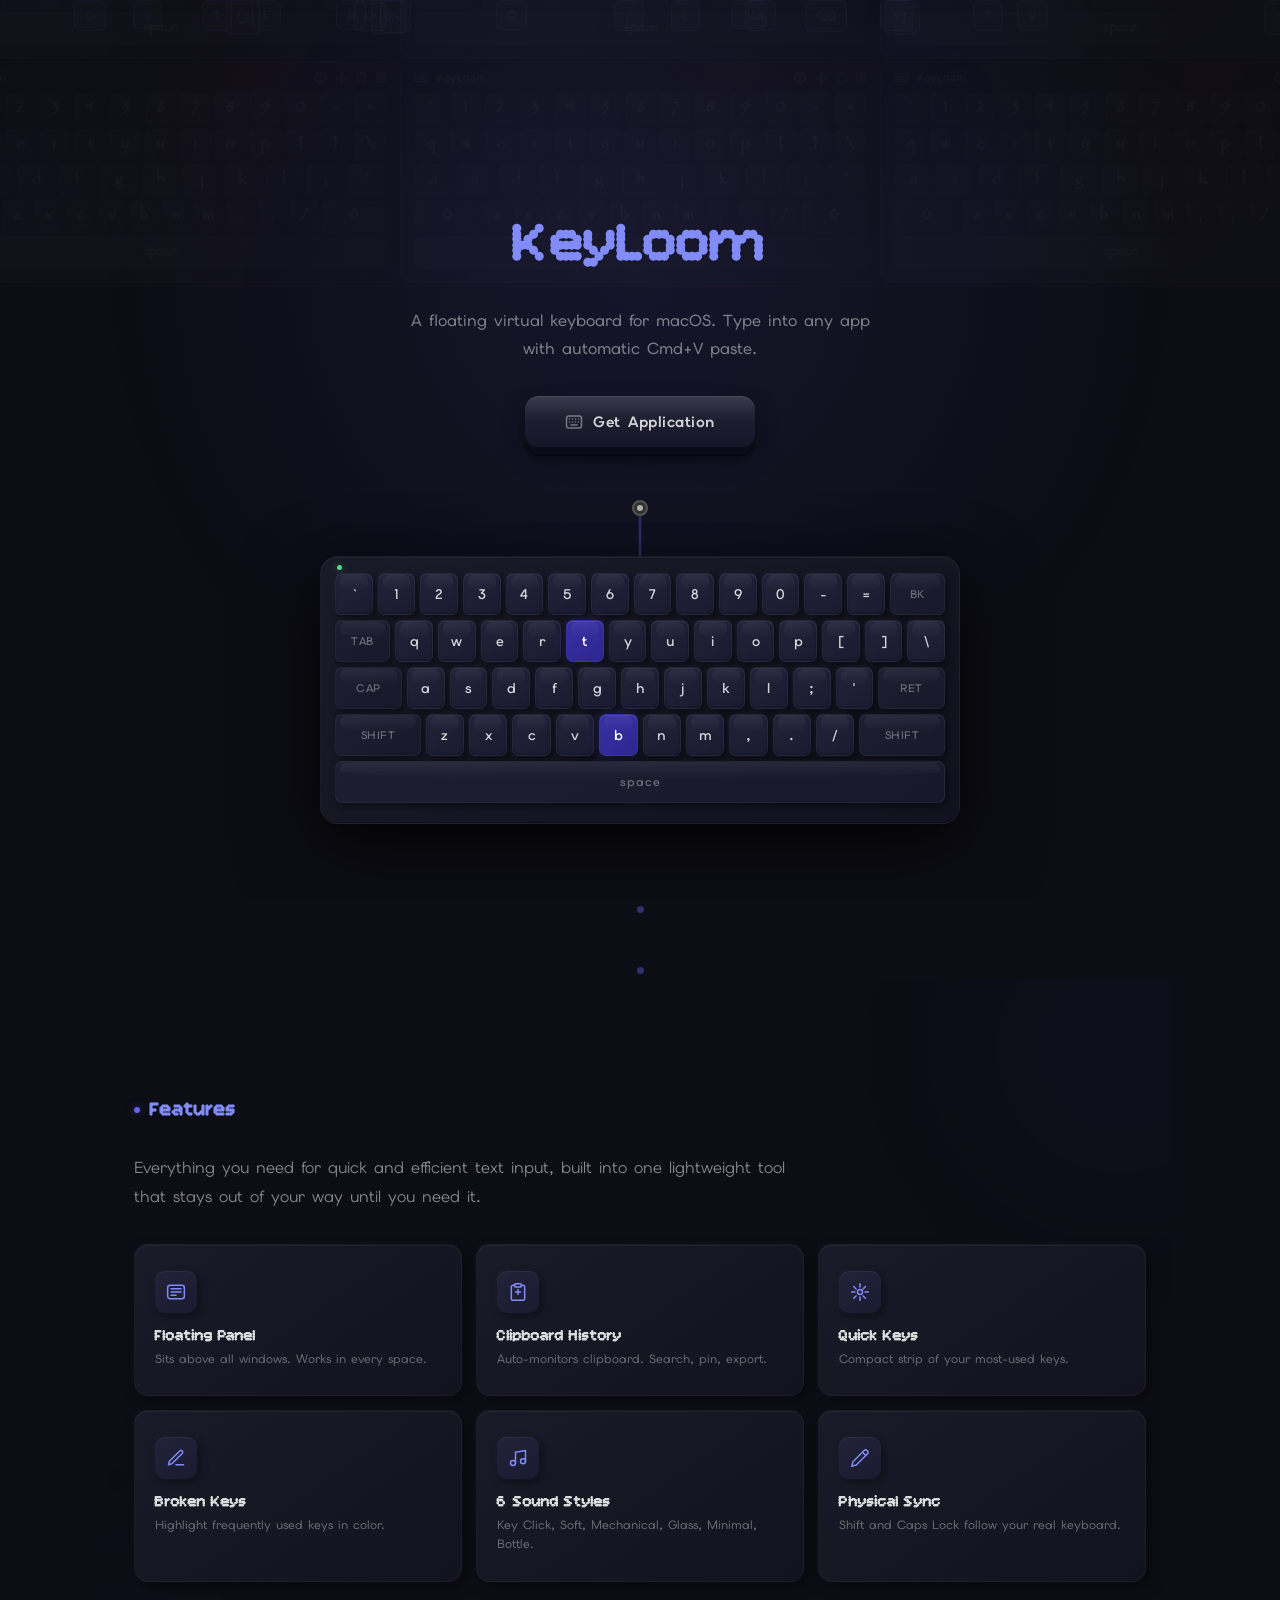
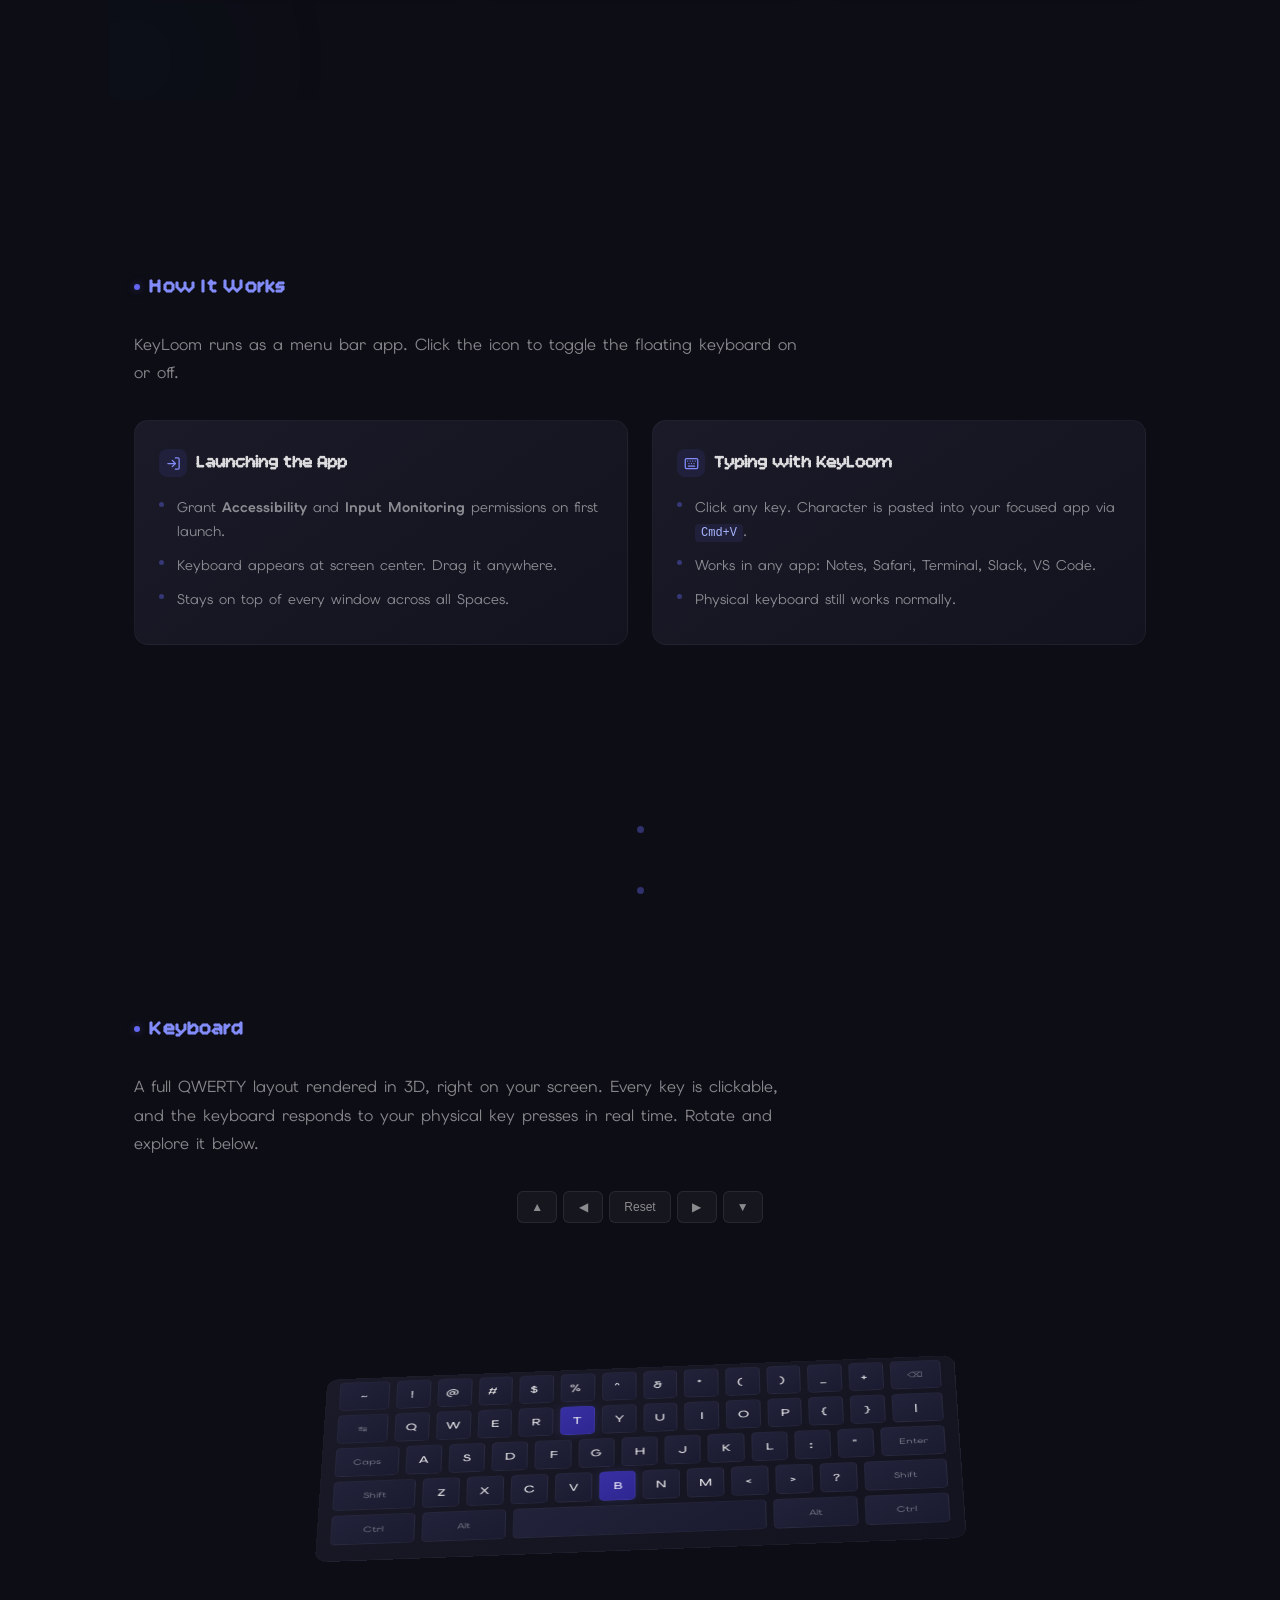
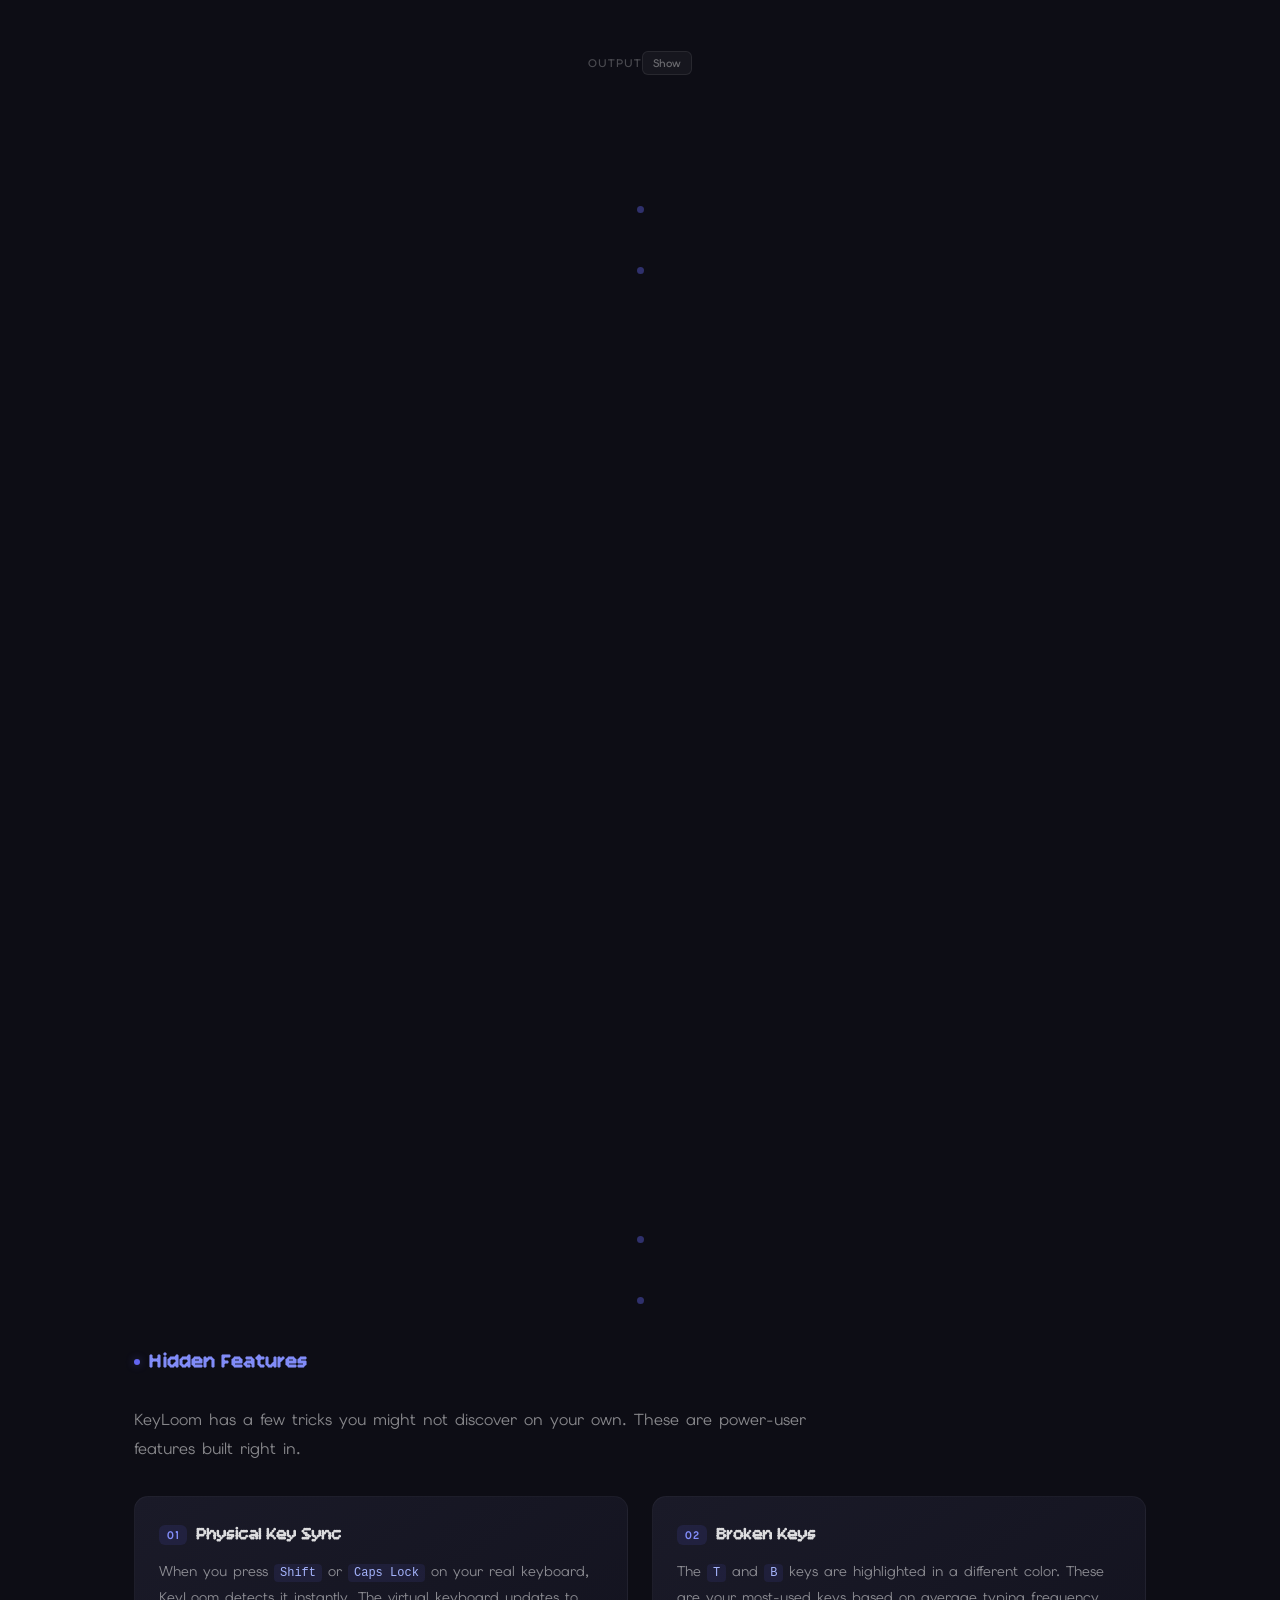
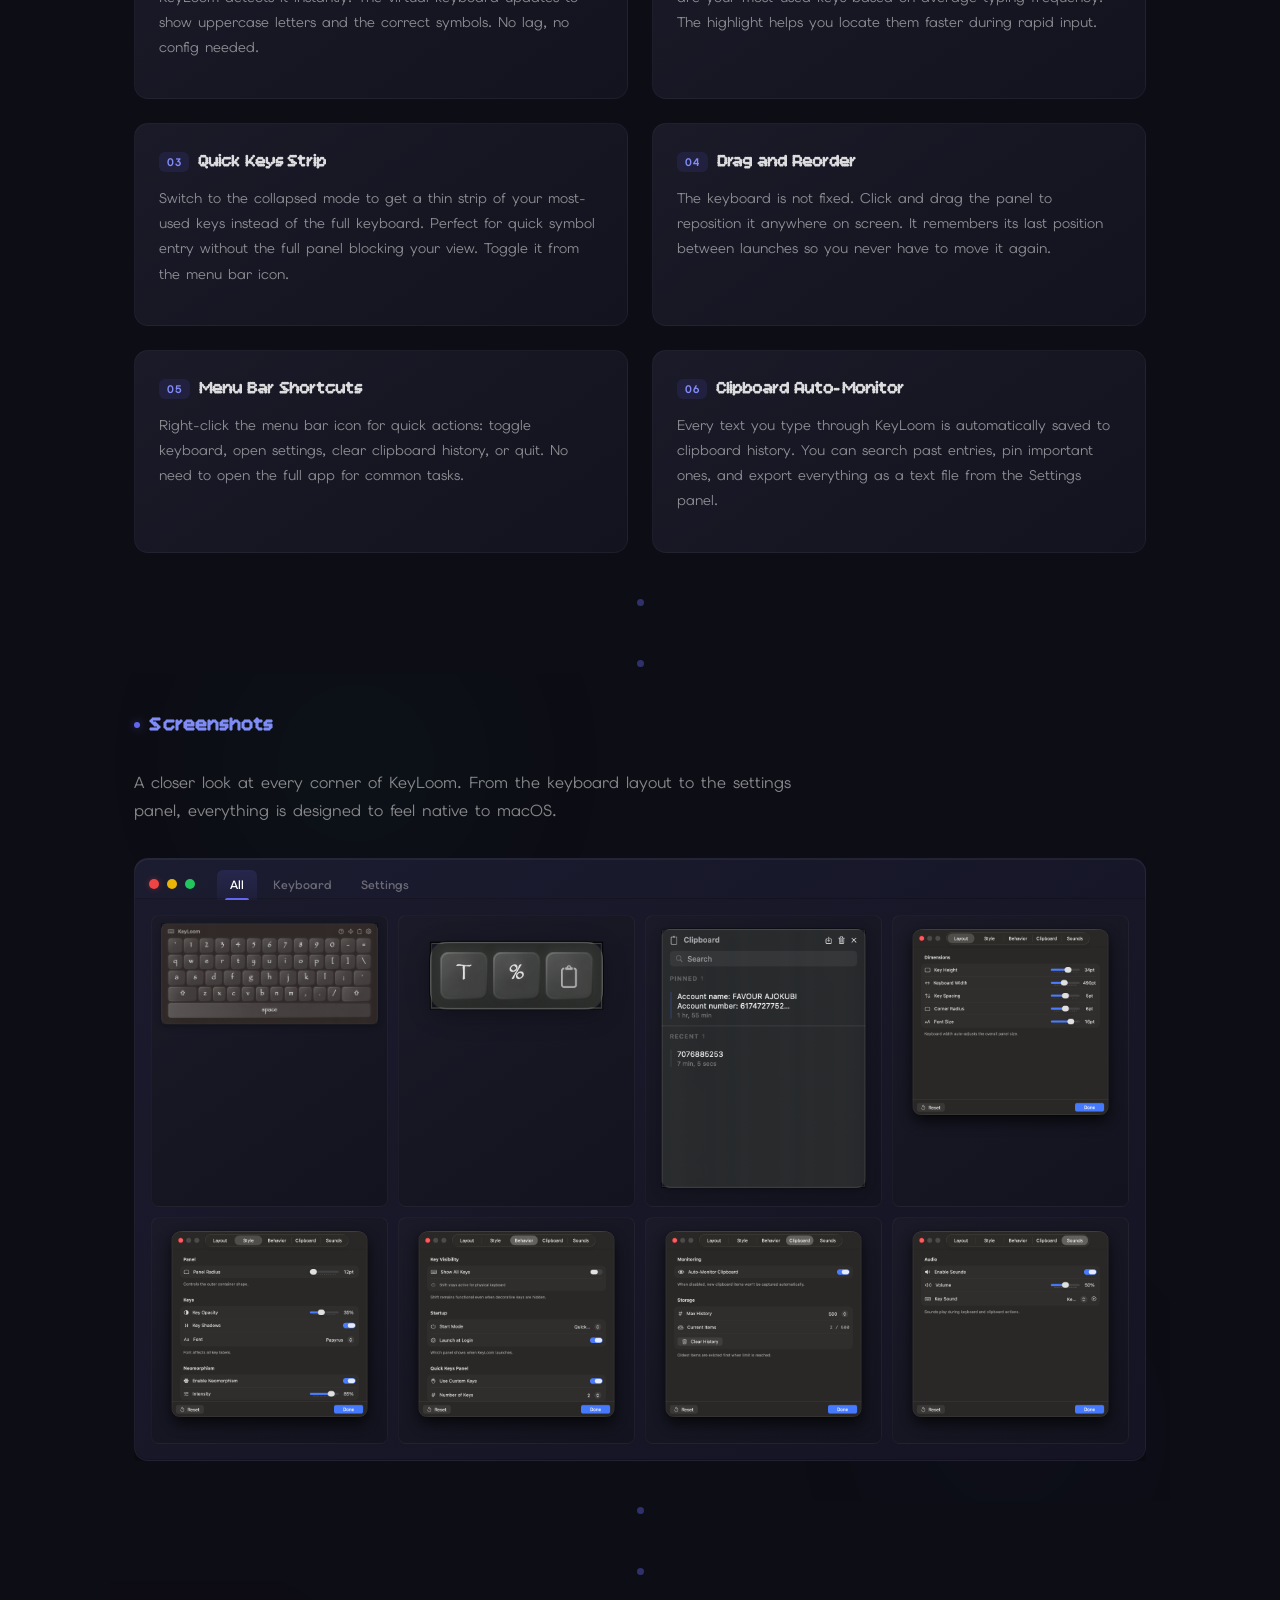
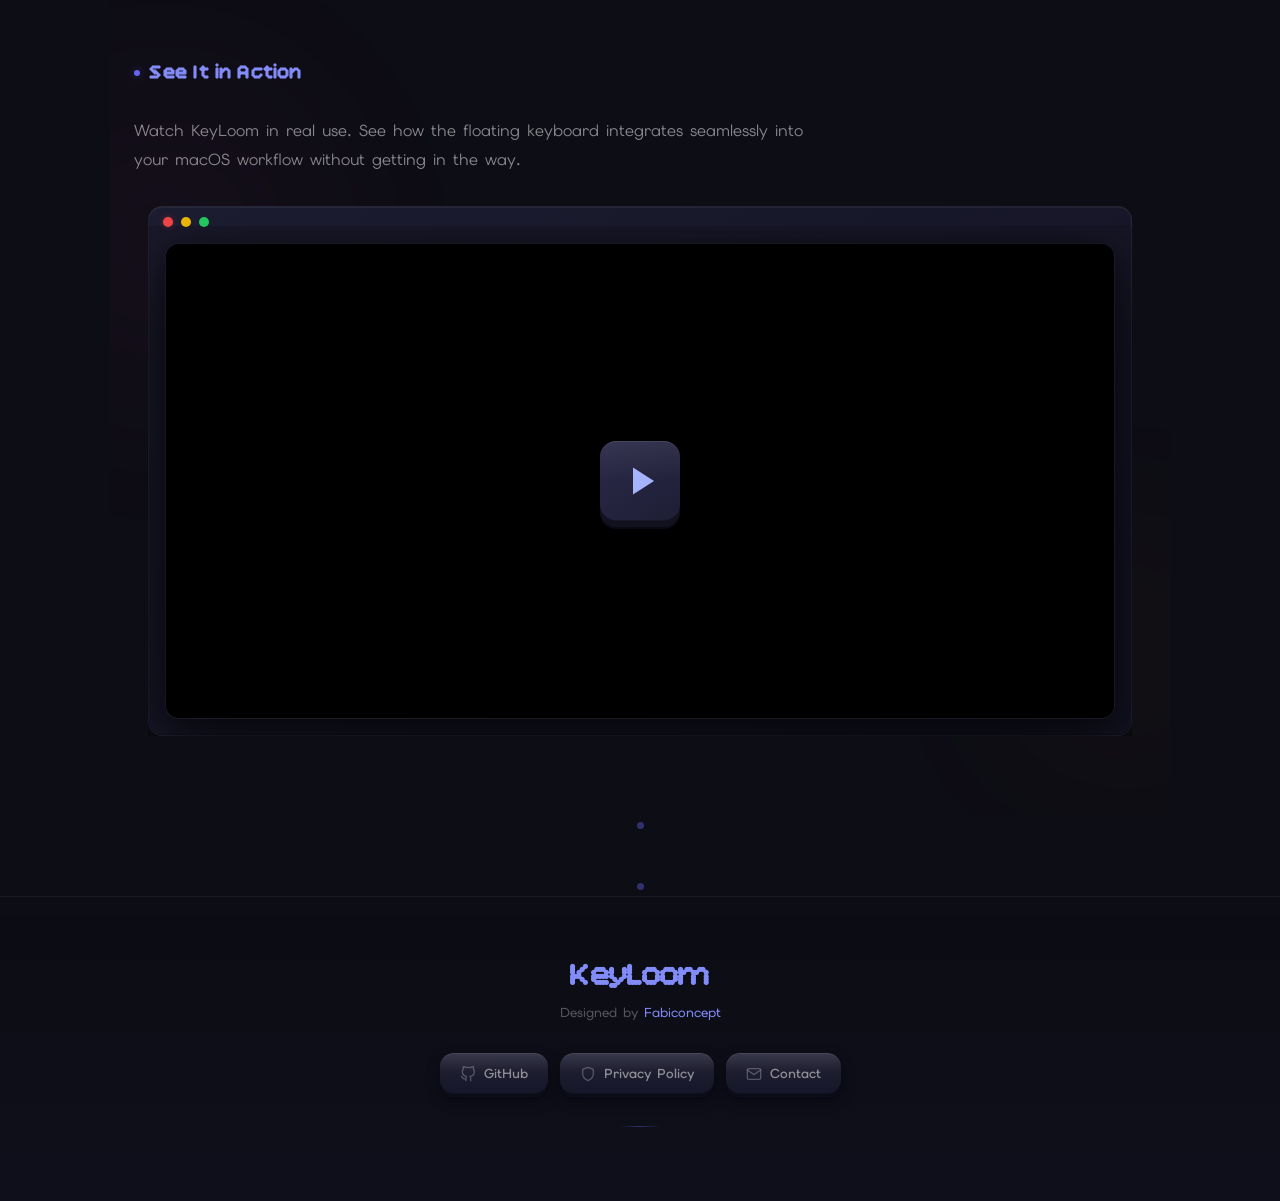
==== screenshots/index.html @ 0bbc790a "fix: section blob overflow on mobile, fix privacy page back link" ====
<!DOCTYPE html>
<html lang="en">
<head>
<meta charset="UTF-8">
<meta name="viewport" content="width=device-width, initial-scale=1.0">
<title>KeyLoom - Floating Virtual Keyboard for macOS</title>
<meta name="description" content="KeyLoom is a floating virtual keyboard for macOS. Type with a customizable on-screen keyboard that stays on top of every window. Features clipboard history, broken keys, quick keys, and 6 sound styles.">
<meta name="keywords" content="macOS, virtual keyboard, floating keyboard, on-screen keyboard, accessibility, clipboard history, KeyLoom">
<meta name="author" content="Fabiconcept">
<meta name="robots" content="index, follow">
<link rel="canonical" href="https://keyloom.app/">
<meta property="og:type" content="website">
<meta property="og:title" content="KeyLoom - Floating Virtual Keyboard for macOS">
<meta property="og:description" content="A floating virtual keyboard for macOS. Customizable, always on top, with clipboard history, quick keys, and 6 sound styles.">
<meta property="og:image" content="https://keyloom.app/screenshots/final/hero.png">
<meta property="og:url" content="https://keyloom.app/">
<meta property="og:site_name" content="KeyLoom">
<meta name="twitter:card" content="summary_large_image">
<meta name="twitter:title" content="KeyLoom - Floating Virtual Keyboard for macOS">
<meta name="twitter:description" content="A floating virtual keyboard for macOS. Customizable, always on top, with clipboard history, quick keys, and 6 sound styles.">
<meta name="twitter:image" content="https://keyloom.app/screenshots/final/hero.png">
<meta name="twitter:creator" content="@fabiconcept">
<meta name="theme-color" content="#0d0d15">
<meta name="apple-mobile-web-app-capable" content="yes">
<meta name="apple-mobile-web-app-status-bar-style" content="black-translucent">
<link rel="icon" type="image/png" href="final/icon_256x256.png">
<style>
  @import url('https://fonts.googleapis.com/css2?family=Elms+Sans:wght@400;500;600;700&family=Bitcount+Prop+Single:wght@400;700&display=swap');
  * { margin: 0; padding: 0; box-sizing: border-box; }
  body {
    font-family: 'Elms Sans', sans-serif;
    background: #0d0d15;
    color: #fff;
    min-height: 100vh;
    overflow-x: hidden;
  }

  /* === FLOATING KEYS === */
  .bg-keys {
    position: fixed;
    inset: 0;
    pointer-events: none;
    z-index: 0;
    overflow: hidden;
  }
  .bg-key {
    position: absolute;
    font-family: 'Elms Sans', sans-serif;
    font-size: 14px;
    font-weight: 600;
    color: rgba(99,102,241,0.06);
    border: 1px solid rgba(99,102,241,0.04);
    border-radius: 6px;
    padding: 6px 10px;
    background: rgba(255,255,255,0.01);
    animation: drift linear infinite;
    will-change: transform;
  }
  @keyframes drift {
    0% { transform: translateY(110vh) rotate(0deg); opacity: 0; }
    10% { opacity: 1; }
    90% { opacity: 1; }
    100% { transform: translateY(-10vh) rotate(var(--rot)); opacity: 0; }
  }

  /* === HERO === */
  .hero {
    position: relative;
    min-height: 100vh;
    padding: 140px 20px 100px;
    text-align: center;
    overflow: hidden;
    display: flex;
    flex-direction: column;
    align-items: center;
    justify-content: center;
  }
  .hero::before {
    content: '';
    position: absolute;
    top: 0;
    left: 50%;
    transform: translate(-50%, -68%);
    width: 100%;
    height: 100%;
    background: url('final/hero.png') center top / 480px repeat;
    opacity: 0.05;
    pointer-events: none;
  }
  .hero::after {
    content: '';
    position: absolute;
    inset: 0;
    background: radial-gradient(circle at 50% 30%, rgba(99,102,241,0.1) 0%, transparent 60%);
    pointer-events: none;
  }
  .hero h1, .hero-title {
    font-family: 'Bitcount Prop Single', sans-serif;
    font-size: 56px; font-weight: 700; letter-spacing: -1px; margin-bottom: 28px;
    position: relative; z-index: 2;
  }
  .hero-title {
    display: inline-flex;
  }
  .hero-title .letter {
    display: inline-block;
    color: #818cf8;
    transition: letter-spacing 0.25s ease-out, opacity 0.25s ease-out;
  }
  .hero-title .letter.shrink {
    letter-spacing: -3px;
    opacity: 0.6;
  }
  .hero-title .letter.mild {
    letter-spacing: -1.5px;
    opacity: 0.8;
  }
  .hero-sub {
    font-size: 16px; font-weight: 500; color: rgba(255,255,255,0.45);
    max-width: 480px; margin: 0 auto 10px; line-height: 1.7;
    position: relative; z-index: 2;
  }
  .hero-desc {
    font-family: 'Elms Sans', sans-serif;
    font-size: 14px; color: rgba(255,255,255,0.3);
    max-width: 520px; margin: 0 auto 20px; line-height: 1.8;
    position: relative; z-index: 2;
  }
  .hero-cta {
    display: flex;
    gap: 12px;
    justify-content: center;
    margin-top: 24px;
    margin-bottom: 20px;
    position: relative;
    z-index: 2;
  }
  .pushable {
    position: relative;
    background: linear-gradient(180deg, #2e2e42 0%, #1e1e30 40%, #16162a 100%);
    border: none;
    border-radius: 14px;
    padding: 0;
    cursor: pointer;
    box-shadow:
      0 6px 0 0 #0c0c18,
      0 8px 0 0 #080812,
      0 10px 20px rgba(0,0,0,0.5),
      inset 0 1px 0 rgba(255,255,255,0.08),
      inset 0 -1px 0 rgba(0,0,0,0.3);
    transition: all 0.12s ease;
    overflow: hidden;
  }
  .pushable::before {
    content: '';
    position: absolute;
    top: 0; left: 0; right: 0;
    height: 50%;
    background: linear-gradient(180deg, rgba(255,255,255,0.06) 0%, transparent 100%);
    border-radius: 14px 14px 0 0;
    pointer-events: none;
  }
  .pushable::after {
    content: '';
    position: absolute;
    top: -50%; left: -50%;
    width: 200%; height: 200%;
    background: radial-gradient(circle at 30% 30%, rgba(99,102,241,0.15) 0%, transparent 50%);
    opacity: 0;
    transition: opacity 0.3s;
    pointer-events: none;
  }
  .pushable:hover {
    box-shadow:
      0 7px 0 0 #0c0c18,
      0 9px 0 0 #080812,
      0 12px 32px rgba(99,102,241,0.4),
      0 12px 20px rgba(0,0,0,0.4),
      inset 0 1px 0 rgba(255,255,255,0.1),
      inset 0 -1px 0 rgba(0,0,0,0.3);
    transform: translateY(-2px);
  }
  .pushable:hover::after {
    opacity: 1;
  }
  .pushable:focus:not(:focus-visible) {
    outline: none;
  }
  .front {
    display: flex;
    align-items: center;
    gap: 10px;
    padding: 16px 40px;
    border-radius: 14px;
    font-family: 'Elms Sans', sans-serif;
    font-size: 15px;
    font-weight: 700;
    letter-spacing: 0.5px;
    background: transparent;
    color: rgba(255,255,255,0.8);
    position: relative;
    z-index: 1;
    transition: color 0.2s;
  }
  .front svg {
    width: 18px; height: 18px;
    opacity: 0.5;
    transition: opacity 0.2s, transform 0.2s;
  }
  .pushable:hover .front {
    color: #fff;
  }
  .pushable:hover .front svg {
    opacity: 1;
    transform: translateX(2px);
  }
  .pushable:active {
    box-shadow:
      0 2px 0 0 #0c0c18,
      0 3px 0 0 #080812,
      0 4px 10px rgba(0,0,0,0.4),
      inset 0 1px 0 rgba(255,255,255,0.04),
      inset 0 -1px 0 rgba(0,0,0,0.2);
    transform: translateY(4px);
  }
  .pushable:active .front {
    color: rgba(255,255,255,0.6);
  }
  .cta-secondary {
    display: inline-flex;
    align-items: center;
    padding: 12px 28px;
    border-radius: 12px;
    font-family: 'Elms Sans', sans-serif;
    font-size: 14px;
    font-weight: 600;
    text-decoration: none;
    cursor: pointer;
    background: transparent;
    color: rgba(255,255,255,0.7);
    border: 2px solid rgba(255,255,255,0.2);
    transition: all 0.25s;
  }
  .cta-secondary:hover {
    color: #fff;
    border-color: #6366f1;
    background: rgba(99,102,241,0.1);
    transform: translateY(-2px);
  }

  /* === NEUMORPHIC KEYBOARD === */
  .kb-wrap {
    position: relative; z-index: 2;
    width: 100%; max-width: 680px;
    margin: 0 auto;
    height: 260px;
  }
  .kb-rope {
    position: absolute;
    top: 0; left: 0;
    width: 100%;
    height: 100%;
    pointer-events: none;
    overflow: visible;
  }
  .kb-base {
    position: absolute;
    width: calc(100% - 40px);
    left: 0;
    background: linear-gradient(145deg, #1a1a28, #13131f);
    border-radius: 18px;
    padding: 16px 14px 20px;
    box-shadow:
      0 30px 80px rgba(0,0,0,0.6),
      0 12px 40px rgba(0,0,0,0.4),
      inset 0 1px 0 rgba(255,255,255,0.04),
      inset 0 -1px 0 rgba(0,0,0,0.3);
    border: 1px solid rgba(255,255,255,0.03);
    cursor: grab;
    user-select: none;
  }
  .kb-base:active { cursor: grabbing; }
  .kb-base::before {
    content: '';
    position: absolute;
    top: 8px; left: 16px;
    width: 5px; height: 5px;
    border-radius: 50%;
    background: #4ade80;
    box-shadow: 0 0 8px rgba(74,222,128,0.5), 0 0 20px rgba(74,222,128,0.2);
  }
  .kb-row { display: flex; gap: 5px; margin-bottom: 5px; }
  .kb-row:last-child { margin-bottom: 0; }
  .k {
    position: relative;
    height: 42px;
    border-radius: 7px;
    display: flex;
    align-items: center;
    justify-content: center;
    font-size: 14px;
    font-weight: 600;
    color: rgba(255,255,255,0.8);
    cursor: pointer;
    user-select: none;
    transition: all 0.08s ease;
    flex: 1;
    background: linear-gradient(145deg, #22223a, #1a1a30);
    box-shadow:
      4px 4px 10px rgba(0,0,0,0.5),
      -2px -2px 8px rgba(255,255,255,0.03),
      inset 0 1px 0 rgba(255,255,255,0.08),
      inset 0 -1px 2px rgba(0,0,0,0.2);
    border: 1px solid rgba(255,255,255,0.04);
  }
  .k:active, .k.pressed {
    transform: translateY(2px);
    box-shadow:
      1px 1px 4px rgba(0,0,0,0.5),
      -1px -1px 3px rgba(255,255,255,0.02),
      inset 0 2px 4px rgba(0,0,0,0.3),
      inset 0 1px 1px rgba(0,0,0,0.2);
    background: linear-gradient(145deg, #1c1c32, #18182c);
  }
  .k::before {
    content: '';
    position: absolute;
    top: 1px; left: 4px; right: 4px;
    height: 40%;
    border-radius: 6px 6px 50% 50%;
    background: linear-gradient(180deg, rgba(255,255,255,0.06), transparent);
    pointer-events: none;
  }
  .k.w15 { flex: 1.5; }
  .k.w18 { flex: 1.8; }
  .k.w23 { flex: 2.3; }
  .k.wsp { flex: 5.5; }
  .k.fn {
    color: rgba(255,255,255,0.35);
    background: linear-gradient(145deg, #1e1e32, #18182a);
    box-shadow:
      3px 3px 8px rgba(0,0,0,0.5),
      -1px -1px 6px rgba(255,255,255,0.02),
      inset 0 1px 0 rgba(255,255,255,0.05);
    font-size: 11px;
    letter-spacing: 0.5px;
  }
  .k.broken {
    background: linear-gradient(145deg, #3730a3, #2e2690);
    color: #fff;
    box-shadow:
      4px 4px 12px rgba(0,0,0,0.5),
      -2px -2px 8px rgba(99,102,241,0.08),
      inset 0 1px 0 rgba(255,255,255,0.12),
      0 0 20px rgba(99,102,241,0.15);
  }

  /* === WIRE DIVIDER === */
  .wire-divider {
    position: relative;
    height: 80px;
    display: flex;
    align-items: center;
    justify-content: center;
    cursor: grab;
    user-select: none;
    -webkit-user-select: none;
  }
  .wire-divider:active { cursor: grabbing; }
  .wire-divider svg {
    width: 20px;
    height: 60px;
    overflow: visible;
  }
  .wire-divider .wire-rope {
    fill: none;
    stroke: rgba(99,102,241,0.35);
    stroke-width: 1.5;
    stroke-linecap: round;
    transition: stroke 0.3s, stroke-width 0.3s;
  }
  .wire-divider:hover .wire-rope {
    stroke: rgba(99,102,241,0.6);
    stroke-width: 2;
  }
  .wire-divider .wire-dot {
    position: absolute;
    width: 7px; height: 7px;
    border-radius: 50%;
    background: rgba(99,102,241,0.4);
    transition: transform 0.3s, box-shadow 0.3s, background 0.3s;
    z-index: 2;
  }
  .wire-divider:hover .wire-dot,
  .wire-divider:active .wire-dot {
    transform: scale(1.4);
    background: rgba(99,102,241,0.7);
    box-shadow: 0 0 14px rgba(99,102,241,0.5), inset 0 1px 0 rgba(255,255,255,0.25);
  }

  /* === SECTIONS === */
  .section {
    max-width: 1060px;
    margin: 0 auto;
    padding: 40px 24px;
    min-height: 80vh;
    display: flex;
    flex-direction: column;
    justify-content: center;
    position: relative;
    overflow: hidden;
  }
  .section-tall {
    min-height: 100vh;
  }
  .section-title {
    font-family: 'Bitcount Prop Single', sans-serif;
    font-size: 20px; font-weight: 700; margin-bottom: 32px;
    color: rgba(255,255,255,0.7);
    display: flex; align-items: center; gap: 10px;
  }
  .section-title .letter {
    display: inline-block;
    color: #818cf8;
    transition: letter-spacing 0.25s ease-out, opacity 0.25s ease-out;
  }
  .section-title .letter.shrink {
    letter-spacing: -3px;
    opacity: 0.6;
  }
  .section-title .letter.mild {
    letter-spacing: -1.5px;
    opacity: 0.8;
  }
  .section-title .dot {
    width: 6px; height: 6px;
    border-radius: 50%;
    background: #6366f1;
    box-shadow: 0 0 8px rgba(99,102,241,0.4);
  }

  /* === GUIDE SECTIONS === */
  .guide-grid {
    display: grid;
    grid-template-columns: 1fr 1fr;
    gap: 24px;
  }
  .guide-card {
    background: linear-gradient(145deg, #1a1a28, #13131f);
    border: 1px solid rgba(255,255,255,0.04);
    border-radius: 14px;
    padding: 28px 24px;
    transition: transform 0.3s cubic-bezier(0.22,1,0.36,1);
  }
  .guide-card:hover {
    transform: translateY(-3px);
  }
  .guide-card h3 {
    font-family: 'Bitcount Prop Single', sans-serif;
    font-size: 17px;
    font-weight: 700;
    color: rgba(255,255,255,0.85);
    margin-bottom: 14px;
    display: flex;
    align-items: center;
    gap: 10px;
  }
  .guide-card h3 .guide-num {
    font-family: 'Elms Sans', sans-serif;
    font-size: 11px;
    font-weight: 700;
    color: #818cf8;
    background: rgba(99,102,241,0.12);
    padding: 3px 8px;
    border-radius: 6px;
    letter-spacing: 0.5px;
  }
  .guide-card h3 .guide-icon {
    width: 28px;
    height: 28px;
    display: flex;
    align-items: center;
    justify-content: center;
    background: rgba(99,102,241,0.1);
    border-radius: 8px;
    flex-shrink: 0;
  }
  .guide-card h3 .guide-icon svg {
    width: 15px;
    height: 15px;
    color: #818cf8;
  }
  .guide-card p {
    font-family: 'Elms Sans', sans-serif;
    font-size: 14px;
    line-height: 1.8;
    color: rgba(255,255,255,0.5);
    margin-bottom: 10px;
  }
  .guide-card ul {
    list-style: none;
    padding: 0;
    margin: 0;
  }
  .guide-card ul li {
    font-family: 'Elms Sans', sans-serif;
    font-size: 14px;
    line-height: 1.7;
    color: rgba(255,255,255,0.5);
    padding: 5px 0;
    padding-left: 18px;
    position: relative;
  }
  .guide-card ul li::before {
    content: '';
    position: absolute;
    left: 0;
    top: 11px;
    width: 5px;
    height: 5px;
    border-radius: 50%;
    background: rgba(99,102,241,0.4);
  }
  .guide-card code {
    font-family: 'SF Mono', 'Menlo', monospace;
    font-size: 12px;
    background: rgba(99,102,241,0.1);
    color: #a5b4fc;
    padding: 2px 6px;
    border-radius: 4px;
  }
  .guide-card .guide-tip {
    margin-top: 12px;
    padding: 10px 14px;
    background: rgba(99,102,241,0.06);
    border-left: 2px solid rgba(99,102,241,0.3);
    border-radius: 0 8px 8px 0;
    font-size: 13px;
    color: rgba(255,255,255,0.45);
    line-height: 1.7;
  }
  .guide-card-full {
    grid-column: 1 / -1;
  }
  @media (max-width: 700px) {
    .guide-grid { grid-template-columns: 1fr; }
  }

  /* === BLUR BLOBS === */
  .blob {
    position: absolute;
    border-radius: 50%;
    filter: blur(100px);
    opacity: 0.04;
    pointer-events: none;
    z-index: 0;
  }
  .blob-purple { background: #6366f1; }
  .blob-blue { background: #3b82f6; }
  .blob-pink { background: #ec4899; }
  .blob-cyan { background: #06b6d4; }
  .blob-green { background: #10b981; }
  .blob-amber { background: #f59e0b; }
  @media (max-width: 600px) {
    .blob { transform: scale(0.5); }
  }

  /* === 3D KEYBOARD === */
  .kb3d-controls {
    display: flex; justify-content: center; gap: 6px; margin-bottom: 40px;
  }
  .kb3d-btn {
    width: 40px; height: 32px;
    border: 1px solid rgba(255,255,255,0.08);
    border-radius: 6px;
    background: rgba(255,255,255,0.04);
    color: rgba(255,255,255,0.5);
    font-size: 12px; cursor: pointer;
    transition: all 0.2s;
  }
  .kb3d-btn:hover { background: rgba(255,255,255,0.08); color: rgba(255,255,255,0.8); }
  .kb3d-btn:active { transform: scale(0.95); }
  #kb3d-reset { width: auto; padding: 0 14px; }
  .kb3d-stage {
    perspective: 5000px;
    display: flex; justify-content: center;
    padding: 60px 0;
  }
  .kb3d-keyboard {
    width: 640px;
    display: flex;
    flex-direction: column;
    gap: 7px;
    padding: 14px;
    background: linear-gradient(145deg, #1a1a28, #13131f);
    border-radius: 14px;
    border: 1px solid rgba(255,255,255,0.03);
    transform-style: preserve-3d;
    transform: rotateX(12deg) rotateY(0deg);
    transition: transform 0.3s cubic-bezier(0.22,1,0.36,1);
    position: relative;
    --base-depth: 14px;
  }
  .kb3d-row {
    display: flex;
    gap: 7px;
    transform-style: preserve-3d;
  }
  .kb3d-row:last-child { margin-bottom: 0; }
  /* Keyboard base - 3D case */
  .kb3d-keyboard::before {
    content: '';
    position: absolute;
    top: 0; left: 0; right: 0;
    height: 10px;
    transform-origin: top center;
    transform: rotateX(-90deg);
    background: linear-gradient(180deg, #22223a, #1a1a28);
    border-radius: 14px 14px 0 0;
  }
  .kb3d-keyboard::after {
    content: '';
    position: absolute;
    bottom: 0; left: 0; right: 0;
    height: 10px;
    transform-origin: bottom center;
    transform: rotateX(90deg);
    background: #0e0e1a;
    border-radius: 0 0 14px 14px;
  }
  /* Left side face */
  .kb3d-side-left {
    position: absolute;
    top: 0; left: 0;
    width: 10px; height: 100%;
    transform-origin: center left;
    transform: rotateY(90deg);
    background: linear-gradient(90deg, #16162a, #13131f);
    border-radius: 14px 0 0 14px;
    pointer-events: none;
  }
  /* Right side face */
  .kb3d-side-right {
    position: absolute;
    top: 0; right: 0;
    width: 10px; height: 100%;
    transform-origin: center right;
    transform: rotateY(-90deg);
    background: linear-gradient(270deg, #16162a, #13131f);
    border-radius: 0 14px 14px 0;
    pointer-events: none;
  }
  /* Back face */
  .kb3d-side-back {
    position: absolute;
    top: 0; left: 0;
    width: 100%; height: 100%;
    transform: translateZ(-10px);
    background: #0a0a16;
    border-radius: 14px;
    pointer-events: none;
  }
  .kb3d-key {
    position: relative;
    display: flex; align-items: center; justify-content: center;
    height: 42px;
    flex: 1;
    font-size: 14px; font-weight: 600; color: rgba(255,255,255,0.8);
    border-radius: 5px;
    background: linear-gradient(145deg, #22223a, #1a1a30);
    border: 1px solid rgba(255,255,255,0.04);
    transform-style: preserve-3d;
    --key-depth: 8px;
    transform: translateZ(var(--key-depth));
    transition: transform 0.1s ease, background 0.1s ease;
    cursor: pointer;
    user-select: none;
  }
  .kb3d-key:hover {
    background: linear-gradient(145deg, #2a2a4a, #222240);
  }
  .kb3d-key:active {
    transform: translateZ(calc(var(--key-depth) / 2));
  }
  .kb3d-key::before {
    content: '';
    position: absolute;
    inset: 0;
    border-radius: 5px;
    pointer-events: auto;
  }
  .kb3d-key span { display: block; font-size: 9px; color: rgba(255,255,255,0.3); }
  /* Key widths matching original */
  .kb3d-key.kb3d-w15 { flex: 1.5; }
  .kb3d-key.kb3d-w18 { flex: 1.8; }
  .kb3d-key.kb3d-w23 { flex: 2.3; }
  .kb3d-key.kb3d-wsp { flex: 5.5; }
  /* 3D face base styles */
  .kb3d-key .k-face {
    position: absolute;
    pointer-events: none;
    backface-visibility: hidden;
  }
  /* Front = key itself (background already applied) */
  /* Top face */
  .kb3d-key .k-top {
    width: 100%; height: var(--key-depth);
    top: 0; left: 0;
    transform-origin: top center;
    transform: rotateX(-90deg);
    background: linear-gradient(180deg, #3a3a5a, #2a2a44);
    border-radius: 5px 5px 0 0;
  }
  /* Bottom face */
  .kb3d-key .k-bottom {
    width: 100%; height: var(--key-depth);
    bottom: 0; left: 0;
    transform-origin: bottom center;
    transform: rotateX(90deg);
    background: #0e0e1a;
    border-radius: 0 0 5px 5px;
  }
  /* Left face */
  .kb3d-key .k-left {
    width: var(--key-depth); height: 100%;
    top: 0; left: 0;
    transform-origin: center left;
    transform: rotateY(90deg);
    background: linear-gradient(90deg, #2a2a4a, #1e1e38);
  }
  /* Right face */
  .kb3d-key .k-right {
    width: var(--key-depth); height: 100%;
    top: 0; right: 0;
    transform-origin: center right;
    transform: rotateY(-90deg);
    background: linear-gradient(270deg, #2a2a4a, #1e1e38);
  }
  /* Back face */
  .kb3d-key .k-back {
    width: 100%; height: 100%;
    top: 0; left: 0;
    transform: translateZ(calc(var(--key-depth) * -1));
    background: #0a0a14;
    border-radius: 5px;
  }
  .kb3d-key.kb3d-fn {
    color: rgba(255,255,255,0.35);
    font-size: 9px;
  }
  .kb3d-key.kb3d-broken {
    background: linear-gradient(145deg, #3730a3, #2e2690);
    box-shadow: 0 0 12px rgba(99,102,241,0.2);
  }
  .kb3d-key.kb3d-broken .k-top { background: linear-gradient(180deg, #4338ca, #3730a3); }
  .kb3d-key.kb3d-broken .k-left { background: linear-gradient(90deg, #312e81, #2e2690); }
  .kb3d-key.kb3d-broken .k-right { background: linear-gradient(270deg, #312e81, #2e2690); }
  .kb3d-key.kb3d-fn {
    color: rgba(255,255,255,0.35);
    font-size: 11px;
    font-weight: 500;
  }
  .kb3d-key.kb3d-broken {
    background: linear-gradient(145deg, #3730a3, #2e2690);
    box-shadow: 0 0 12px rgba(99,102,241,0.2);
  }
  .kb3d-key.kb3d-broken .k-top { background: linear-gradient(180deg, #4338ca, #3730a3); }
  .kb3d-key.kb3d-broken .k-left { background: linear-gradient(90deg, #312e81, #2e2690); }
  .kb3d-key.kb3d-broken .k-right { background: linear-gradient(270deg, #312e81, #2e2690); }
  .kb3d-output {
    max-width: 640px;
    margin: 0 auto;
    text-align: left;
  }
  .kb3d-output-header {
    display: flex;
    align-items: center;
    justify-content: space-between;
    margin-bottom: 8px;
  }
  .kb3d-output-label {
    font-family: 'Elms Sans', sans-serif;
    font-size: 11px;
    font-weight: 600;
    color: rgba(255,255,255,0.25);
    text-transform: uppercase;
    letter-spacing: 1px;
  }
  .kb3d-toggle {
    font-family: 'Elms Sans', sans-serif;
    font-size: 11px;
    font-weight: 600;
    color: rgba(255,255,255,0.35);
    background: rgba(255,255,255,0.04);
    border: 1px solid rgba(255,255,255,0.08);
    border-radius: 6px;
    padding: 4px 10px;
    cursor: pointer;
    transition: all 0.2s;
  }
  .kb3d-toggle:hover {
    color: rgba(255,255,255,0.6);
    border-color: rgba(99,102,241,0.3);
  }
  .kb3d-output-text {
    width: 100%;
    min-height: 48px;
    padding: 12px 16px;
    font-family: 'Elms Sans', sans-serif;
    font-size: 14px;
    color: rgba(255,255,255,0.7);
    background: linear-gradient(145deg, #1a1a28, #13131f);
    border: 1px solid rgba(255,255,255,0.06);
    border-radius: 10px;
    outline: none;
    line-height: 1.6;
    white-space: pre-wrap;
    word-break: break-all;
  }
  .kb3d-output-text:focus {
    border-color: rgba(99,102,241,0.3);
  }
  .kb3d-output-text:empty::before {
    content: 'Type here or click the keys above...';
    color: rgba(255,255,255,0.15);
  }
  .kb3d-active .k-top {
    background: linear-gradient(180deg, #6366f1, #4f46e5) !important;
  }
  .kb3d-key.kb3d-active {
    transform: translateY(2px);
    box-shadow: 0 1px 2px rgba(0,0,0,0.3);
  }
  .kb3d-key.kb3d-active .k-top {
    background: linear-gradient(180deg, #6366f1, #4f46e5) !important;
    box-shadow: 0 0 12px rgba(99,102,241,0.4);
  }
  .kb3d-key.kb3d-active .k-left {
    background: linear-gradient(90deg, #312e81, #3730a3) !important;
  }
  .kb3d-key.kb3d-active .k-right {
    background: linear-gradient(270deg, #312e81, #3730a3) !important;
  }
  .grid { display: grid; gap: 16px; }
  .grid-2 { grid-template-columns: 1fr 1fr; }

  .card {
    background: linear-gradient(145deg, #1a1a28, #13131f);
    border: 1px solid rgba(255,255,255,0.04);
    border-radius: 14px;
    overflow: hidden;
    transition: transform 0.3s cubic-bezier(0.22,1,0.36,1), box-shadow 0.3s;
    box-shadow:
      6px 6px 16px rgba(0,0,0,0.4),
      -2px -2px 10px rgba(255,255,255,0.02),
      inset 0 1px 0 rgba(255,255,255,0.04);
    cursor: pointer;
  }
  .card:hover {
    transform: translateY(-5px);
    box-shadow:
      10px 10px 30px rgba(0,0,0,0.5),
      0 0 30px rgba(99,102,241,0.08);
  }
  .card img { width: 100%; display: block; object-fit: cover; }
  .card-body { padding: 14px 16px; }
  .card-label { font-size: 13px; font-weight: 600; color: rgba(255,255,255,0.75); }
  .card-sub { font-size: 11px; font-weight: 500; color: rgba(255,255,255,0.3); margin-top: 3px; }

  /* Video section */
  .video-container { padding: 16px; }
  .kb-video-player {
    position: relative;
    width: 100%;
    min-width: 950px;
    background: linear-gradient(145deg, #0f0f1a, #0a0a14);
    border-radius: 14px;
    overflow: hidden;
    border: 1px solid rgba(255,255,255,0.05);
    box-shadow:
      0 24px 80px rgba(0,0,0,0.6),
      0 8px 32px rgba(0,0,0,0.4),
      inset 0 1px 0 rgba(255,255,255,0.03);
    font-family: 'Elms Sans', sans-serif;
  }
  .kb-video {
    width: 100%;
    display: block;
    cursor: pointer;
    background: #000;
  }

  /* Center overlay */
  .kb-video-overlay {
    position: absolute;
    inset: 0;
    display: flex;
    align-items: center;
    justify-content: center;
    background: radial-gradient(circle at 50% 50%, rgba(0,0,0,0.2) 0%, rgba(0,0,0,0.5) 100%);
    transition: opacity 0.35s ease;
    cursor: pointer;
    z-index: 2;
  }
  .kb-video-overlay.hidden { opacity: 0; pointer-events: none; }

  /* Big play key */
  .kb-video-play {
    width: 80px; height: 80px;
    border-radius: 16px;
    border: none;
    background: linear-gradient(145deg, #2a2a48, #1e1e36);
    color: #a5b4fc;
    display: flex;
    align-items: center;
    justify-content: center;
    cursor: pointer;
    transition: all 0.25s cubic-bezier(0.22,1,0.36,1);
    box-shadow:
      0 6px 0 0 #12121f,
      0 8px 0 0 #0a0a14,
      0 12px 40px rgba(0,0,0,0.5),
      inset 0 1px 0 rgba(255,255,255,0.08),
      inset 0 -1px 0 rgba(0,0,0,0.3);
    position: relative;
  }
  .kb-video-play::before {
    content: '';
    position: absolute;
    top: 0; left: 0; right: 0;
    height: 50%;
    background: linear-gradient(180deg, rgba(255,255,255,0.06) 0%, transparent 100%);
    border-radius: 16px 16px 0 0;
    pointer-events: none;
  }
  .kb-video-play svg { margin-left: 4px; transition: transform 0.2s; }
  .kb-video-play:hover {
    transform: translateY(-3px);
    background: linear-gradient(145deg, #32325a, #262648);
    color: #c7d2fe;
    box-shadow:
      0 8px 0 0 #12121f,
      0 10px 0 0 #0a0a14,
      0 16px 50px rgba(99,102,241,0.25),
      inset 0 1px 0 rgba(255,255,255,0.1),
      inset 0 -1px 0 rgba(0,0,0,0.3);
  }
  .kb-video-play:hover svg { transform: scale(1.1); }
  .kb-video-play:active {
    transform: translateY(3px);
    box-shadow:
      0 2px 0 0 #12121f,
      0 3px 0 0 #0a0a14,
      0 4px 16px rgba(0,0,0,0.4),
      inset 0 2px 4px rgba(0,0,0,0.3);
  }

  /* Bottom bar - keyboard tray */
  .kb-video-controls {
    position: absolute;
    bottom: 0; left: 0; right: 0;
    display: flex;
    align-items: center;
    gap: 6px;
    padding: 8px 12px;
    background: linear-gradient(180deg, rgba(15,15,26,0.0) 0%, rgba(15,15,26,0.95) 30%);
    opacity: 0;
    transition: opacity 0.3s ease;
    z-index: 3;
  }
  .kb-video-player:hover .kb-video-controls { opacity: 1; }

  /* Key-style buttons */
  .kb-video-btn {
    width: 34px; height: 30px;
    border-radius: 6px;
    border: none;
    background: linear-gradient(145deg, #22223a, #1a1a30);
    color: rgba(255,255,255,0.6);
    display: flex;
    align-items: center;
    justify-content: center;
    cursor: pointer;
    transition: all 0.12s ease;
    flex-shrink: 0;
    box-shadow:
      3px 3px 8px rgba(0,0,0,0.5),
      -1px -1px 6px rgba(255,255,255,0.02),
      inset 0 1px 0 rgba(255,255,255,0.06),
      inset 0 -1px 2px rgba(0,0,0,0.2);
    position: relative;
  }
  .kb-video-btn::before {
    content: '';
    position: absolute;
    top: 1px; left: 3px; right: 3px;
    height: 40%;
    border-radius: 5px 5px 50% 50%;
    background: linear-gradient(180deg, rgba(255,255,255,0.05), transparent);
    pointer-events: none;
  }
  .kb-video-btn:hover {
    background: linear-gradient(145deg, #2a2a4a, #222240);
    color: #a5b4fc;
  }
  .kb-video-btn:active {
    transform: translateY(2px);
    box-shadow:
      1px 1px 3px rgba(0,0,0,0.5),
      inset 0 2px 4px rgba(0,0,0,0.3);
  }
  .kb-video-btn.active {
    background: linear-gradient(145deg, #3730a3, #2e2690);
    color: #fff;
    box-shadow:
      3px 3px 8px rgba(0,0,0,0.5),
      inset 0 1px 0 rgba(255,255,255,0.1),
      0 0 12px rgba(99,102,241,0.15);
  }

  /* Progress track - like a keyboard trackpad */
  .kb-video-progress {
    flex: 1;
    height: 5px;
    background: rgba(255,255,255,0.06);
    border-radius: 3px;
    cursor: pointer;
    position: relative;
    transition: height 0.15s ease;
    border: 1px solid rgba(255,255,255,0.03);
  }
  .kb-video-progress:hover { height: 7px; }
  .kb-video-progress-bar {
    height: 100%;
    background: linear-gradient(90deg, #6366f1, #818cf8);
    border-radius: 3px;
    width: 0%;
    transition: width 0.1s linear;
    position: relative;
  }
  .kb-video-progress-bar::after {
    content: '';
    position: absolute;
    top: 0; left: 0; right: 0;
    height: 50%;
    background: linear-gradient(180deg, rgba(255,255,255,0.25), transparent);
    border-radius: 3px 3px 0 0;
  }
  .kb-video-progress-thumb {
    position: absolute;
    top: 50%;
    transform: translate(-50%, -50%) scale(0);
    width: 13px; height: 13px;
    border-radius: 50%;
    background: linear-gradient(145deg, #e0e7ff, #c7d2fe);
    box-shadow: 0 0 10px rgba(99,102,241,0.5), 0 2px 6px rgba(0,0,0,0.3);
    left: 0%;
    transition: transform 0.15s ease;
    pointer-events: none;
  }
  .kb-video-progress:hover .kb-video-progress-thumb {
    transform: translate(-50%, -50%) scale(1);
  }

  /* Time display */
  .kb-video-time {
    font-size: 11px;
    font-weight: 600;
    color: rgba(255,255,255,0.45);
    white-space: nowrap;
    min-width: 85px;
    text-align: center;
    font-variant-numeric: tabular-nums;
  }

  /* Volume slider */
  .kb-video-volume {
    display: flex;
    align-items: center;
    gap: 4px;
  }
  .kb-video-volume-slider {
    width: 0;
    opacity: 0;
    overflow: hidden;
    transition: width 0.25s ease, opacity 0.2s ease;
    height: 4px;
    background: rgba(255,255,255,0.08);
    border-radius: 2px;
    cursor: pointer;
    position: relative;
  }
  .kb-video-volume:hover .kb-video-volume-slider,
  .kb-video-volume.slider-active .kb-video-volume-slider {
    width: 70px;
    opacity: 1;
  }
  .kb-video-volume-fill {
    height: 100%;
    background: linear-gradient(90deg, #6366f1, #818cf8);
    border-radius: 2px;
    width: 80%;
    position: relative;
  }
  .kb-video-volume-fill::after {
    content: '';
    position: absolute;
    top: -3px; right: -5px;
    width: 10px; height: 10px;
    border-radius: 50%;
    background: #fff;
    box-shadow: 0 0 6px rgba(99,102,241,0.4);
    opacity: 0;
    transition: opacity 0.15s;
  }
  .kb-video-volume:hover .kb-video-volume-fill::after { opacity: 1; }

  /* Speed selector */
  .kb-video-speed {
    position: relative;
  }
  .kb-video-speed-btn {
    font-size: 10px;
    font-weight: 700;
    letter-spacing: 0.3px;
    min-width: 38px;
    padding: 0 6px;
  }
  .kb-video-speed-menu {
    position: absolute;
    bottom: calc(100% + 8px);
    right: 0;
    background: linear-gradient(145deg, #1e1e32, #161628);
    border: 1px solid rgba(255,255,255,0.06);
    border-radius: 10px;
    padding: 6px;
    opacity: 0;
    pointer-events: none;
    transform: translateY(6px);
    transition: all 0.2s ease;
    z-index: 10;
    box-shadow: 0 12px 40px rgba(0,0,0,0.5);
    min-width: 80px;
  }
  .kb-video-speed.open .kb-video-speed-menu {
    opacity: 1;
    pointer-events: auto;
    transform: translateY(0);
  }
  .kb-video-speed-option {
    display: block;
    width: 100%;
    padding: 6px 10px;
    font-size: 11px;
    font-weight: 600;
    color: rgba(255,255,255,0.45);
    background: transparent;
    border: none;
    border-radius: 6px;
    cursor: pointer;
    text-align: left;
    transition: all 0.15s;
    font-family: 'Elms Sans', sans-serif;
  }
  .kb-video-speed-option:hover {
    background: rgba(99,102,241,0.1);
    color: rgba(255,255,255,0.8);
  }
  .kb-video-speed-option.active {
    color: #818cf8;
    background: rgba(99,102,241,0.12);
  }

  /* Keyboard shortcut hints */
  .kb-video-shortcuts {
    position: absolute;
    top: 12px; right: 12px;
    display: flex;
    gap: 4px;
    opacity: 0;
    transition: opacity 0.3s ease;
    z-index: 4;
  }
  .kb-video-player:hover .kb-video-shortcuts { opacity: 1; }
  .kb-video-shortcut {
    display: flex;
    align-items: center;
    gap: 4px;
    padding: 4px 8px;
    background: rgba(0,0,0,0.6);
    backdrop-filter: blur(8px);
    -webkit-backdrop-filter: blur(8px);
    border-radius: 6px;
    border: 1px solid rgba(255,255,255,0.06);
  }
  .kb-video-shortcut kbd {
    font-family: 'SF Mono', 'Menlo', monospace;
    font-size: 10px;
    font-weight: 600;
    color: rgba(255,255,255,0.5);
    background: rgba(255,255,255,0.06);
    padding: 1px 5px;
    border-radius: 3px;
    border: 1px solid rgba(255,255,255,0.08);
  }
  .kb-video-shortcut span {
    font-size: 9px;
    color: rgba(255,255,255,0.3);
    font-weight: 500;
  }

  /* Keyboard overlay on video */
  .kb-video-kb-overlay {
    position: absolute;
    bottom: 60px; left: 50%;
    transform: translateX(-50%);
    display: flex;
    gap: 3px;
    padding: 8px 12px;
    background: rgba(15,15,26,0.85);
    backdrop-filter: blur(12px);
    -webkit-backdrop-filter: blur(12px);
    border-radius: 10px;
    border: 1px solid rgba(255,255,255,0.05);
    opacity: 0;
    pointer-events: none;
    transition: all 0.3s ease;
    z-index: 5;
  }
  .kb-video-kb-overlay.show {
    opacity: 1;
    pointer-events: auto;
  }
  .kb-video-kb-key {
    min-width: 28px; height: 28px;
    border-radius: 5px;
    display: flex;
    align-items: center;
    justify-content: center;
    font-size: 11px;
    font-weight: 600;
    color: rgba(255,255,255,0.7);
    background: linear-gradient(145deg, #22223a, #1a1a30);
    border: 1px solid rgba(255,255,255,0.04);
    box-shadow:
      2px 2px 6px rgba(0,0,0,0.4),
      inset 0 1px 0 rgba(255,255,255,0.06);
    transition: all 0.15s ease;
  }
  .kb-video-kb-key.pressed {
    transform: translateY(2px);
    background: linear-gradient(145deg, #3730a3, #2e2690);
    color: #fff;
    box-shadow:
      1px 1px 3px rgba(0,0,0,0.4),
      inset 0 2px 4px rgba(0,0,0,0.3),
      0 0 10px rgba(99,102,241,0.3);
  }
  .kb-video-kb-key.space {
    min-width: 100px;
  }

  /* Tooltip */
  .kb-video-tooltip {
    position: absolute;
    bottom: calc(100% + 8px);
    left: 50%;
    transform: translateX(-50%) translateY(4px);
    padding: 5px 10px;
    background: rgba(0,0,0,0.85);
    backdrop-filter: blur(8px);
    border-radius: 6px;
    font-size: 11px;
    font-weight: 600;
    color: rgba(255,255,255,0.7);
    white-space: nowrap;
    pointer-events: none;
    opacity: 0;
    transition: all 0.2s ease;
    z-index: 10;
  }
  .kb-video-btn:hover .kb-video-tooltip,
  .kb-video-speed:hover .kb-video-tooltip {
    opacity: 1;
    transform: translateX(-50%) translateY(0);
  }

  .video-placeholder {
    width: 100%;
    min-width: 950px;
    height: 480px;
    background: linear-gradient(145deg, #12121f, #0e0e1a);
    border-radius: 10px;
    display: flex;
    flex-direction: column;
    align-items: center;
    justify-content: center;
    gap: 12px;
    color: rgba(255,255,255,0.25);
    border: 1px dashed rgba(255,255,255,0.08);
  }
  .video-placeholder p { font-size: 13px; font-weight: 500; }

  /* Auto-hide controls */
  .kb-video-player.controls-hidden .kb-video-controls { opacity: 0; pointer-events: none; }
  .kb-video-player.controls-hidden .kb-video-shortcuts { opacity: 0; }

  /* Screenshots gallery */
  .ss-gallery {
    display: grid;
    grid-template-columns: repeat(auto-fill, minmax(200px, 1fr));
    gap: 10px;
    padding: 16px;
  }
  .ss-item {
    border-radius: 8px;
    overflow: hidden;
    background: linear-gradient(145deg, #1a1a28, #13131f);
    border: 1px solid rgba(255,255,255,0.04);
    cursor: pointer;
    transition: transform 0.2s, box-shadow 0.2s;
    display: none;
  }
  .ss-item.active {
    display: block;
  }
  .ss-item:hover {
    transform: translateY(-3px);
    box-shadow: 0 8px 24px rgba(0,0,0,0.3);
  }
  .ss-item img {
    width: 100%;
    display: block;
    object-fit: cover;
  }
  .ss-tab {
    padding: 7px 13px;
    font-size: 12px;
    font-weight: 600;
    font-family: 'Elms Sans', sans-serif;
    color: rgba(255,255,255,0.35);
    background: transparent;
    border: none;
    border-radius: 6px 6px 0 0;
    cursor: pointer;
    transition: all 0.2s ease;
    position: relative;
    bottom: -1px;
  }
  .ss-tab:hover { color: rgba(255,255,255,0.6); }
  .ss-tab.active {
    color: #fff;
    background: linear-gradient(180deg, rgba(99,102,241,0.15), rgba(99,102,241,0.05));
  }
  .ss-tab.active::after {
    content: '';
    position: absolute;
    bottom: 0; left: 20%; right: 20%;
    height: 2px;
    background: #6366f1;
    border-radius: 2px 2px 0 0;
  }

  /* Settings panel - tray-perspective */
  .tray-perspective {
    max-width: 1060px;
    margin: 0 auto;
    perspective: 900px;
    overflow: hidden;
  }
  .tray-lid {
    position: relative;
    width: 100%;
    background: linear-gradient(145deg, #1c1c30, #161628);
    border-radius: 14px 14px 0 0;
    padding: 10px 14px 0;
    display: flex;
    align-items: center;
    gap: 8px;
    border: 1px solid rgba(255,255,255,0.05);
    border-bottom: none;
    transform-origin: bottom center;
    transform: rotateX(0deg);
    transition: transform 0.5s cubic-bezier(0.22, 1, 0.36, 1);
    z-index: 2;
    box-shadow:
      inset 0 1px 0 rgba(255,255,255,0.05),
      inset 0 -1px 0 rgba(0,0,0,0.2);
  }
  .tray-lid.open {
    transform: rotateX(-55deg);
    box-shadow:
      inset 0 1px 0 rgba(255,255,255,0.05),
      0 -8px 30px rgba(0,0,0,0.3);
  }
  .tray-dot {
    width: 10px; height: 10px;
    border-radius: 50%;
    background: rgba(255,255,255,0.07);
    flex-shrink: 0;
  }
  .tray-dot.red { background: #ef4444; box-shadow: 0 0 6px rgba(239,68,68,0.3); }
  .tray-dot.yellow { background: #eab308; }
  .tray-dot.green { background: #22c55e; }
  .tray-tabs {
    display: flex;
    margin-left: 14px;
    gap: 3px;
  }
  .ttab {
    padding: 7px 13px;
    font-size: 12px;
    font-weight: 600;
    font-family: 'Elms Sans', sans-serif;
    color: rgba(255,255,255,0.35);
    background: transparent;
    border: none;
    border-radius: 6px 6px 0 0;
    cursor: pointer;
    transition: all 0.2s ease;
    position: relative;
    bottom: -1px;
  }
  .ttab:hover { color: rgba(255,255,255,0.6); }
  .ttab.active {
    color: #fff;
    background: linear-gradient(180deg, rgba(99,102,241,0.15), rgba(99,102,241,0.05));
  }
  .ttab.active::after {
    content: '';
    position: absolute;
    bottom: 0; left: 20%; right: 20%;
    height: 2px;
    background: #6366f1;
    border-radius: 2px 2px 0 0;
  }
  .tray-open-btn {
    margin-left: auto;
    padding: 5px 12px;
    font-size: 11px;
    font-weight: 600;
    font-family: 'Elms Sans', sans-serif;
    color: rgba(255,255,255,0.5);
    background: linear-gradient(145deg, #2a2a42, #222238);
    border: 1px solid rgba(255,255,255,0.06);
    border-radius: 6px;
    cursor: pointer;
    transition: all 0.2s;
  }
  .tray-open-btn:hover { color: rgba(255,255,255,0.8); background: linear-gradient(145deg, #303050, #282840); }

  .tray-surface {
    position: relative;
    background: linear-gradient(145deg, #1a1a2c, #141424);
    border: 1px solid rgba(255,255,255,0.04);
    border-top: none;
    border-radius: 0 0 14px 14px;
    height: 0;
    overflow: hidden;
    transition: height 0.45s cubic-bezier(0.22, 1, 0.36, 1),
                opacity 0.3s ease;
    opacity: 0;
    box-shadow:
      0 20px 60px rgba(0,0,0,0.4),
      inset 0 -1px 0 rgba(0,0,0,0.2);
  }
  .tray-surface.expanded {
    opacity: 1;
    height: 400px;
  }
  .tray-surface .tray-top {
    position: absolute;
    top: 0; left: 0; right: 0;
    height: 12px;
    background: linear-gradient(180deg, #1c1c2e, #1a1a2c);
    border-radius: 0 0 4px 4px;
    transform: rotateX(90deg);
    transform-origin: bottom;
    box-shadow: inset 0 1px 2px rgba(0,0,0,0.3);
  }
  .tray-surface .tray-bottom {
    position: absolute;
    left: 0; right: 0; bottom: -16px;
    height: 16px;
    background: linear-gradient(180deg, #161628, #10101e);
    border-radius: 0 0 12px 12px;
    transform: rotateX(-90deg);
    transform-origin: top;
    box-shadow: inset 0 2px 4px rgba(0,0,0,0.3);
  }
  .tray-surface .tray-left {
    position: absolute;
    left: -10px; top: 0; bottom: -16px;
    width: 10px;
    background: linear-gradient(90deg, #10101e, #161628);
    transform: rotateY(90deg);
    transform-origin: right;
  }
  .tray-surface .tray-right {
    position: absolute;
    right: -10px; top: 0; bottom: -16px;
    width: 10px;
    background: linear-gradient(270deg, #10101e, #161628);
    transform: rotateY(-90deg);
    transform-origin: left;
  }

  .tray-items {
    position: absolute;
    inset: 0;
    display: flex;
    align-items: center;
    padding: 0 16px;
    gap: 8px;
    z-index: 2;
  }
  .tray-item {
    flex: 1;
    display: flex;
    align-items: center;
    gap: 8px;
    padding: 10px 12px;
    background: linear-gradient(145deg, rgba(255,255,255,0.04), rgba(255,255,255,0.01));
    border-radius: 8px;
    border: 1px solid rgba(255,255,255,0.04);
    box-shadow:
      inset 0 1px 0 rgba(255,255,255,0.05),
      2px 2px 6px rgba(0,0,0,0.3);
    cursor: pointer;
    transition: all 0.2s;
  }
  .tray-item:hover {
    background: linear-gradient(145deg, rgba(99,102,241,0.1), rgba(99,102,241,0.04));
    border-color: rgba(99,102,241,0.15);
  }
  .tray-item-icon {
    width: 30px; height: 30px;
    border-radius: 6px;
    background: linear-gradient(145deg, #22223a, #1a1a30);
    display: flex; align-items: center; justify-content: center;
    color: #818cf8;
    box-shadow:
      2px 2px 5px rgba(0,0,0,0.4),
      inset 0 1px 0 rgba(255,255,255,0.06);
    flex-shrink: 0;
  }
  .tray-item-icon svg { width: 15px; height: 15px; }
  .tray-item-text { min-width: 0; }
  .tray-item-name { font-size: 11px; font-weight: 600; color: rgba(255,255,255,0.7); }
  .tray-item-desc { font-size: 9px; font-weight: 500; color: rgba(255,255,255,0.28); margin-top: 1px; white-space: nowrap; overflow: hidden; text-overflow: ellipsis; }

  .tray-settings-img {
    position: absolute;
    inset: 0;
    width: 100%;
    height: 100%;
    object-fit: cover;
    border-radius: 0 0 14px 14px;
    opacity: 0;
    transition: opacity 0.3s ease;
    z-index: 3;
  }
  .tray-settings-img.active {
    opacity: 1;
  }

  /* === FEATURES === */
  .section-desc {
    font-family: 'Elms Sans', sans-serif;
    font-size: 16px;
    line-height: 1.8;
    color: rgba(255,255,255,0.5);
    max-width: 680px;
    margin-bottom: 32px;
  }
  .features-grid { display: grid; grid-template-columns: repeat(3,1fr); gap: 14px; }
  .feat {
    background: linear-gradient(145deg, #1a1a28, #13131f);
    border: 1px solid rgba(255,255,255,0.03);
    border-radius: 14px;
    padding: 26px 20px;
    transition: transform 0.3s cubic-bezier(0.22,1,0.36,1);
    box-shadow:
      5px 5px 14px rgba(0,0,0,0.4),
      -2px -2px 8px rgba(255,255,255,0.02),
      inset 0 1px 0 rgba(255,255,255,0.04);
  }
  .feat:hover {
    transform: translateY(-3px);
    box-shadow:
      8px 8px 24px rgba(0,0,0,0.5),
      0 0 20px rgba(99,102,241,0.06);
  }
  .feat-icon {
    width: 42px; height: 42px;
    border-radius: 10px;
    display: flex; align-items: center; justify-content: center;
    margin-bottom: 14px;
    background: linear-gradient(145deg, #22223a, #1a1a30);
    color: #818cf8;
    box-shadow:
      3px 3px 8px rgba(0,0,0,0.4),
      -1px -1px 6px rgba(255,255,255,0.03),
      inset 0 1px 0 rgba(255,255,255,0.06);
  }
  .feat h3 { font-family: 'Bitcount Prop Single', sans-serif; font-size: 15px; font-weight: 700; margin-bottom: 5px; color: rgba(255,255,255,0.85); }
  .feat p { font-size: 12px; font-weight: 500; color: rgba(255,255,255,0.35); line-height: 1.6; }

  /* === FOOTER === */
  .footer {
    text-align: center;
    padding: 60px 20px 40px;
    border-top: 1px solid rgba(255,255,255,0.04);
    background: linear-gradient(180deg, transparent, rgba(99,102,241,0.03));
  }
  .footer-logo {
    font-family: 'Bitcount Prop Single', sans-serif;
    font-size: 32px; font-weight: 700; letter-spacing: -1px;
    color: #818cf8;
    margin-bottom: 8px;
    display: inline-flex;
  }
  .footer-logo .letter {
    display: inline-block;
    transition: letter-spacing 0.25s ease-out, opacity 0.25s ease-out;
  }
  .footer-logo .letter.shrink {
    letter-spacing: -3px;
    opacity: 0.6;
  }
  .footer-logo .letter.mild {
    letter-spacing: -1.5px;
    opacity: 0.8;
  }
  .footer-sub { font-size: 13px; font-weight: 500; color: rgba(255,255,255,0.3); margin-bottom: 32px; }
  .footer-cards {
    display: flex;
    justify-content: center;
    gap: 12px;
    margin-bottom: 32px;
    flex-wrap: wrap;
  }
  .footer-card {
    position: relative;
    background: linear-gradient(180deg, #2e2e42 0%, #1e1e30 40%, #16162a 100%);
    border: none;
    border-radius: 14px;
    padding: 0;
    cursor: pointer;
    box-shadow:
      0 4px 0 0 #0c0c18,
      0 5px 0 0 #080812,
      0 6px 14px rgba(0,0,0,0.4),
      inset 0 1px 0 rgba(255,255,255,0.07),
      inset 0 -1px 0 rgba(0,0,0,0.25);
    transition: all 0.12s ease;
    overflow: hidden;
    text-decoration: none;
  }
  .footer-card::before {
    content: '';
    position: absolute;
    top: 0; left: 0; right: 0;
    height: 50%;
    background: linear-gradient(180deg, rgba(255,255,255,0.05) 0%, transparent 100%);
    border-radius: 14px 14px 0 0;
    pointer-events: none;
  }
  .footer-card::after {
    content: '';
    position: absolute;
    top: -50%; left: -50%;
    width: 200%; height: 200%;
    background: radial-gradient(circle at 30% 30%, rgba(99,102,241,0.12) 0%, transparent 50%);
    opacity: 0;
    transition: opacity 0.3s;
    pointer-events: none;
  }
  .footer-card:hover {
    box-shadow:
      0 5px 0 0 #0c0c18,
      0 6px 0 0 #080812,
      0 8px 24px rgba(99,102,241,0.3),
      0 8px 14px rgba(0,0,0,0.35),
      inset 0 1px 0 rgba(255,255,255,0.09),
      inset 0 -1px 0 rgba(0,0,0,0.25);
    transform: translateY(-2px);
  }
  .footer-card:hover::after {
    opacity: 1;
  }
  .footer-card:active {
    box-shadow:
      0 1px 0 0 #0c0c18,
      0 2px 0 0 #080812,
      0 2px 8px rgba(0,0,0,0.35),
      inset 0 1px 0 rgba(255,255,255,0.03),
      inset 0 -1px 0 rgba(0,0,0,0.15);
    transform: translateY(3px);
  }
  .footer-card-inner {
    display: flex;
    align-items: center;
    gap: 8px;
    padding: 12px 20px;
    position: relative;
    z-index: 1;
    font-family: 'Elms Sans', sans-serif;
    font-size: 13px;
    font-weight: 600;
    color: rgba(255,255,255,0.5);
    transition: color 0.2s;
  }
  .footer-card:hover .footer-card-inner {
    color: #c4b5fd;
  }
  .footer-card-inner svg {
    width: 16px;
    height: 16px;
    flex-shrink: 0;
    opacity: 0.5;
    transition: opacity 0.2s;
  }
  .footer-card:hover .footer-card-inner svg {
    opacity: 1;
  }
  .footer-divider {
    width: 40px; height: 1px;
    background: linear-gradient(90deg, transparent, rgba(99,102,241,0.4), transparent);
    margin: 0 auto 20px;
  }
  .footer-copy { font-size: 11px; font-weight: 500; color: rgba(255,255,255,0.15); }

  /* === PHOTO VIEWER === */
  .viewer-overlay {
    position: fixed;
    inset: 0;
    z-index: 9999;
    background: rgba(0,0,0,0.7);
    backdrop-filter: blur(8px);
    -webkit-backdrop-filter: blur(8px);
    display: flex;
    flex-direction: column;
    align-items: center;
    justify-content: center;
    opacity: 0;
    pointer-events: none;
    transition: opacity 0.3s ease;
  }
  .viewer-overlay.open { opacity: 1; pointer-events: auto; }
  .viewer-close {
    position: absolute;
    top: 20px; right: 24px;
    width: 36px; height: 36px;
    border-radius: 50%;
    background: rgba(255,255,255,0.08);
    border: 1px solid rgba(255,255,255,0.1);
    color: rgba(255,255,255,0.7);
    font-size: 18px;
    cursor: pointer;
    display: flex;
    align-items: center;
    justify-content: center;
    transition: all 0.2s;
    z-index: 10;
  }
  .viewer-close:hover { background: rgba(255,255,255,0.15); color: #fff; }
  .viewer-counter {
    position: absolute;
    top: 24px; left: 24px;
    font-size: 13px;
    font-weight: 600;
    color: rgba(255,255,255,0.4);
    z-index: 10;
  }
  .viewer-title {
    position: absolute;
    top: 24px; left: 50%; transform: translateX(-50%);
    font-size: 14px;
    font-weight: 600;
    color: rgba(255,255,255,0.6);
    z-index: 10;
    text-align: center;
    max-width: 400px;
  }
  .viewer-stage {
    display: flex;
    align-items: center;
    justify-content: center;
    width: 100%;
    height: calc(100vh - 120px);
    padding: 0 60px;
    position: relative;
  }
  .viewer-img {
    max-width: 100%;
    max-height: 100%;
    border-radius: 12px;
    box-shadow: 0 20px 80px rgba(0,0,0,0.6);
    transition: transform 0.35s cubic-bezier(0.22,1,0.36,1), opacity 0.25s ease;
    user-select: none;
    cursor: pointer;
  }
  .viewer-img.slide-left { transform: translateX(-60px) scale(0.95); opacity: 0; }
  .viewer-img.slide-right { transform: translateX(60px) scale(0.95); opacity: 0; }
  .viewer-nav {
    position: absolute;
    top: 50%; transform: translateY(-50%);
    width: 44px; height: 44px;
    border-radius: 50%;
    background: rgba(255,255,255,0.06);
    border: 1px solid rgba(255,255,255,0.08);
    color: rgba(255,255,255,0.6);
    font-size: 20px;
    cursor: pointer;
    display: flex;
    align-items: center;
    justify-content: center;
    transition: all 0.2s;
    z-index: 10;
  }
  .viewer-nav:hover { background: rgba(255,255,255,0.12); color: #fff; }
  .viewer-prev { left: 16px; }
  .viewer-next { right: 16px; }
  .viewer-thumbs {
    position: absolute;
    bottom: 20px;
    display: flex;
    gap: 6px;
    max-width: 80vw;
    overflow-x: auto;
    padding: 4px;
    scrollbar-width: none;
  }
  .viewer-thumbs::-webkit-scrollbar { display: none; }
  .viewer-thumb {
    width: 48px; height: 36px;
    border-radius: 6px;
    object-fit: cover;
    border: 2px solid transparent;
    cursor: pointer;
    opacity: 0.4;
    transition: all 0.2s;
    flex-shrink: 0;
  }
  .viewer-thumb:hover { opacity: 0.7; }
  .viewer-thumb.active { opacity: 1; border-color: #818cf8; }

  /* === MOBILE RESPONSIVE === */
  @media (max-width: 768px) {
    .hero h1 { font-size: 36px; }
    .hero-sub { font-size: 14px; }
    .kb-base { width: calc(100% - 32px); padding: 10px 8px 14px; border-radius: 12px; }
    .kb-row { gap: 3px; margin-bottom: 3px; }
    .k { height: 32px; font-size: 11px; border-radius: 5px; }
    .k.fn { font-size: 9px; }
    .section { padding: 60px 16px; min-height: auto; }
    .section-title { font-size: 16px; margin-bottom: 16px; }
    .kb3d-keyboard { width: 100%; transform: rotateX(12deg) scale(0.85); }
    .kb3d-key { font-size: 9px; padding: 3px 0 0 4px; }
    .kb3d-key span { font-size: 7px; }
    .kb3d-btn { width: 34px; height: 28px; font-size: 10px; }
    .grid-2 { grid-template-columns: 1fr; }
    .features-grid { grid-template-columns: 1fr; }
    .tray-perspective { max-width: 100%; }
    .tray-tabs { gap: 0; }
    .ttab { padding: 6px 8px; font-size: 11px; }
    .tray-items { flex-wrap: wrap; gap: 6px; padding: 8px; }
    .tray-item { min-width: calc(50% - 6px); flex: none; }
    .tray-item-desc { display: none; }
    .viewer-nav { width: 36px; height: 36px; font-size: 16px; }
    .viewer-prev { left: 8px; }
    .viewer-next { right: 8px; }
    .viewer-thumb { width: 40px; height: 30px; }
    .viewer-stage { padding: 0 50px; }
    .footer-cards { gap: 8px; }
    .footer-card-inner { padding: 10px 16px; font-size: 12px; }
    .video-placeholder { min-width: 0; height: 280px; }
    .kb-video-player { min-width: 0; }
    .video-container { padding: 0; }
    .kb-video-volume { display: none; }
    .kb-video-shortcuts { display: none; }
  }
  @media (max-width: 480px) {
    .hero h1 { font-size: 26px; }
    .hero-sub { font-size: 13px; max-width: 300px; }
    .kb-wrap { max-width: 100%; }
    .ttab { padding: 5px 6px; font-size: 10px; }
    .tray-open-btn { font-size: 10px; padding: 4px 8px; }
    .features-grid { gap: 10px; }
    .feat { padding: 18px 14px; }
    .feat h3 { font-size: 13px; }
    .feat p { font-size: 11px; }
    .video-placeholder { height: 200px; }
    .kb-video-play { width: 56px; height: 56px; border-radius: 12px; }
    .kb-video-play svg { width: 24px; height: 24px; }
    .kb-video-controls { padding: 6px 8px; gap: 4px; }
    .kb-video-btn { width: 28px; height: 26px; }
    .kb-video-btn svg { width: 12px; height: 12px; }
    .kb-video-time { font-size: 10px; min-width: 55px; }
    .kb-video-shortcuts { display: none; }
    .kb-video-speed-btn { font-size: 9px; min-width: 32px; }
    .kb-video-kb-overlay { display: none; }
    .kb-video-tooltip { display: none; }
    .footer-cards { gap: 8px; }
    .footer-card-inner { padding: 10px 14px; font-size: 12px; }
  }

  /* === CAPSULE NAVBAR === */
  .navbar {
    position: fixed;
    top: 20px;
    left: 50%;
    transform: translateX(-50%);
    z-index: 1000;
    display: flex;
    align-items: center;
    gap: 4px;
    background: linear-gradient(180deg, #1e1e30, #16162a);
    border: 1px solid rgba(255,255,255,0.06);
    border-radius: 50px;
    padding: 5px 6px;
    box-shadow:
      0 4px 0 0 #0c0c18,
      0 6px 0 0 #080812,
      0 10px 30px rgba(0,0,0,0.5),
      inset 0 1px 0 rgba(255,255,255,0.06);
    backdrop-filter: blur(12px);
    opacity: 0;
    transform: translateX(-50%) translateY(-20px);
    transition: opacity 0.4s ease, transform 0.4s ease;
  }
  .navbar.visible {
    opacity: 1;
    transform: translateX(-50%) translateY(0);
  }
  .navbar::before {
    content: '';
    position: absolute;
    top: 0; left: 0; right: 0;
    height: 50%;
    background: linear-gradient(180deg, rgba(255,255,255,0.04) 0%, transparent 100%);
    border-radius: 50px 50px 0 0;
    pointer-events: none;
  }
  .nav-brand {
    font-family: 'Bitcount Prop Single', sans-serif;
    font-size: 14px;
    font-weight: 700;
    color: #818cf8;
    padding: 8px 14px;
    letter-spacing: -0.5px;
    cursor: pointer;
    transition: color 0.2s;
    white-space: nowrap;
  }
  .nav-brand:hover { color: #a5b4fc; }
  .nav-sep {
    width: 1px;
    height: 20px;
    background: rgba(255,255,255,0.06);
    flex-shrink: 0;
  }
  .nav-links {
    display: flex;
    gap: 2px;
    list-style: none;
    margin: 0;
    padding: 0;
  }
  .nav-links li a {
    font-family: 'Elms Sans', sans-serif;
    font-size: 12px;
    font-weight: 600;
    color: rgba(255,255,255,0.35);
    text-decoration: none;
    padding: 7px 14px;
    border-radius: 40px;
    transition: all 0.2s ease;
    white-space: nowrap;
    position: relative;
  }
  .nav-links li a:hover {
    color: rgba(255,255,255,0.7);
    background: rgba(255,255,255,0.04);
  }
  .nav-links li a.active {
    color: #fff;
    background: rgba(99,102,241,0.15);
    box-shadow: inset 0 1px 0 rgba(255,255,255,0.06);
  }
  .nav-links li a.active::after {
    content: '';
    position: absolute;
    bottom: 2px;
    left: 50%;
    transform: translateX(-50%);
    width: 12px;
    height: 2px;
    background: #818cf8;
    border-radius: 2px;
  }
  .nav-cta {
    font-family: 'Elms Sans', sans-serif;
    font-size: 12px;
    font-weight: 700;
    color: #fff;
    background: linear-gradient(180deg, #6366f1, #4f46e5);
    border: none;
    border-radius: 40px;
    padding: 8px 18px;
    cursor: pointer;
    transition: all 0.2s ease;
    box-shadow: 0 2px 0 0 #3730a3, inset 0 1px 0 rgba(255,255,255,0.1);
    white-space: nowrap;
  }
  .nav-cta:hover {
    background: linear-gradient(180deg, #818cf8, #6366f1);
    transform: translateY(-1px);
    box-shadow: 0 3px 0 0 #3730a3, 0 4px 12px rgba(99,102,241,0.3), inset 0 1px 0 rgba(255,255,255,0.15);
  }
  .nav-cta:active {
    transform: translateY(1px);
    box-shadow: 0 1px 0 0 #3730a3, inset 0 1px 0 rgba(255,255,255,0.05);
  }
  .nav-hamburger {
    display: none;
    flex-direction: column;
    gap: 4px;
    padding: 8px 12px;
    cursor: pointer;
    background: none;
    border: none;
  }
  .nav-hamburger span {
    width: 18px;
    height: 2px;
    background: rgba(255,255,255,0.5);
    border-radius: 2px;
    transition: all 0.3s ease;
  }
  .nav-hamburger.open span:nth-child(1) {
    transform: rotate(45deg) translate(4px, 4px);
  }
  .nav-hamburger.open span:nth-child(2) {
    opacity: 0;
  }
  .nav-hamburger.open span:nth-child(3) {
    transform: rotate(-45deg) translate(4px, -4px);
  }
  .nav-mobile {
    display: none;
    position: absolute;
    top: calc(100% + 8px);
    left: 0;
    right: 0;
    background: linear-gradient(180deg, #1e1e30, #16162a);
    border: 1px solid rgba(255,255,255,0.06);
    border-radius: 16px;
    padding: 8px;
    box-shadow: 0 10px 30px rgba(0,0,0,0.5);
    opacity: 0;
    transform: translateY(-8px);
    pointer-events: none;
    transition: opacity 0.25s ease, transform 0.25s ease;
  }
  .nav-mobile.open {
    display: block;
    opacity: 1;
    transform: translateY(0);
    pointer-events: auto;
  }
  .nav-mobile a {
    display: block;
    font-family: 'Elms Sans', sans-serif;
    font-size: 13px;
    font-weight: 600;
    color: rgba(255,255,255,0.4);
    text-decoration: none;
    padding: 10px 16px;
    border-radius: 10px;
    transition: all 0.2s;
  }
  .nav-mobile a:hover,
  .nav-mobile a.active {
    color: #fff;
    background: rgba(99,102,241,0.1);
  }
  @media (max-width: 860px) {
    .nav-links, .nav-sep, .nav-cta { display: none; }
    .nav-hamburger { display: flex; }
  }

  /* === ENTRANCE ANIMATIONS === */
  .reveal {
    opacity: 0;
    transform: translateY(30px);
    transition: opacity 0.6s ease-out, transform 0.6s ease-out;
  }
  .reveal.visible {
    opacity: 1;
    transform: translateY(0);
  }
  .reveal-left {
    opacity: 0;
    transform: translateX(-40px);
    transition: opacity 0.6s ease-out, transform 0.6s ease-out;
  }
  .reveal-left.visible {
    opacity: 1;
    transform: translateX(0);
  }
  .reveal-right {
    opacity: 0;
    transform: translateX(40px);
    transition: opacity 0.6s ease-out, transform 0.6s ease-out;
  }
  .reveal-right.visible {
    opacity: 1;
    transform: translateX(0);
  }
  .reveal-scale {
    opacity: 0;
    transform: scale(0.9);
    transition: opacity 0.6s ease-out, transform 0.6s ease-out;
  }
  .reveal-scale.visible {
    opacity: 1;
    transform: scale(1);
  }
  .reveal-up {
    opacity: 0;
    transform: translateY(50px);
    transition: opacity 0.7s ease-out, transform 0.7s ease-out;
  }
  .reveal-up.visible {
    opacity: 1;
    transform: translateY(0);
  }
  .stagger-1 { transition-delay: 0.05s; }
  .stagger-2 { transition-delay: 0.1s; }
  .stagger-3 { transition-delay: 0.15s; }
  .stagger-4 { transition-delay: 0.2s; }
  .stagger-5 { transition-delay: 0.25s; }
  .stagger-6 { transition-delay: 0.3s; }
  .stagger-7 { transition-delay: 0.35s; }
  .stagger-8 { transition-delay: 0.4s; }

  /* === FLOATING HANGING HERO === */
  .floating-hang {
    display: none;
  }
  @media (min-width: 768px) {
    .floating-hang {
      display: block;
      position: fixed;
      top: 0;
      right: 60px;
      z-index: 50;
      opacity: 0;
      transition: opacity 0.5s ease-out;
      pointer-events: none;
    }
    .floating-hang.show {
      opacity: 0.08;
      pointer-events: auto;
    }
    .floating-hang-svg {
      position: absolute;
      top: 0;
      left: 0;
      width: 100%;
      height: 200px;
      pointer-events: none;
    }
    .floating-hang-anchor-outer {
      fill: #333;
      stroke: #555;
      stroke-width: 2;
    }
    .floating-hang-anchor-inner {
      fill: #B4B2A9;
    }
    .floating-hang-rope-path {
      fill: none;
      stroke: rgba(99,102,241,0.35);
      stroke-width: 2.5;
      stroke-linecap: round;
    }
    .floating-hang-img {
      width: 280px;
      position: absolute;
      top: 0;
      left: -140px;
      cursor: grab;
      pointer-events: auto;
      transition: filter 0.2s;
    }
    .floating-hang-img:active {
      cursor: grabbing;
    }
  }
</style>
</head>
<body>
<div class="bg-keys" id="bg-keys"></div>

<!-- NAVBAR -->
<nav class="navbar" id="navbar">
  <span class="nav-brand">KeyLoom</span>
  <div class="nav-sep"></div>
  <ul class="nav-links">
    <li><a href="#features">Features</a></li>
    <li><a href="#how-it-works">How It Works</a></li>
    <li><a href="#keyboard">Keyboard</a></li>
    <li><a href="#settings">Settings</a></li>
    <li><a href="#hidden">Hidden</a></li>
    <li><a href="#screenshots">Screenshots</a></li>
  </ul>
  <div class="nav-sep"></div>
  <button class="nav-cta" onclick="window.open('https://github.com/fabiconcept/keyloom','_blank')">Get App</button>
  <button class="nav-hamburger" id="nav-hamburger" aria-label="Menu">
    <span></span><span></span><span></span>
  </button>
  <div class="nav-mobile" id="nav-mobile">
    <a href="#features">Features</a>
    <a href="#how-it-works">How It Works</a>
    <a href="#keyboard">Keyboard</a>
    <a href="#settings">Settings</a>
    <a href="#hidden">Hidden</a>
    <a href="#screenshots">Screenshots</a>
    <a href="https://github.com/fabiconcept/keyloom" target="_blank">Get App</a>
  </div>
</nav>

<!-- Floating hanging hero -->
<div class="floating-hang" id="floating-hang">
  <svg class="floating-hang-svg" id="floating-hang-svg">
    <path id="hang-rope-path" class="floating-hang-rope-path" fill="none" stroke="rgba(99,102,241,0.35)" stroke-width="2.5" stroke-linecap="round"/>
    <circle id="hang-anchor-outer" class="floating-hang-anchor-outer" r="7" fill="#333" stroke="#555" stroke-width="2"/>
    <circle id="hang-anchor-inner" class="floating-hang-anchor-inner" r="3" fill="#B4B2A9"/>
  </svg>
  <img src="final/hero.png" alt="" class="floating-hang-img" id="floating-hang-img">
</div>

<!-- HERO -->
<div class="hero reveal-up">
  <h1 class="hero-title" id="hero-title">KeyLoom</h1>
  <p class="hero-sub reveal stagger-2">A floating virtual keyboard for macOS. Type into any app with automatic Cmd+V paste.</p>
  <div class="hero-cta reveal stagger-3">
    <button class="pushable" onclick="window.open('https://github.com/fabiconcept/keyloom','_blank')">
      <span class="front">
        <svg viewBox="0 0 24 24" fill="none" stroke="currentColor" stroke-width="2" stroke-linecap="round" stroke-linejoin="round"><rect x="2" y="4" width="20" height="16" rx="3"/><line x1="6" y1="8" x2="6.01" y2="8"/><line x1="10" y1="8" x2="10.01" y2="8"/><line x1="14" y1="8" x2="14.01" y2="8"/><line x1="18" y1="8" x2="18.01" y2="8"/><line x1="6" y1="12" x2="6.01" y2="12"/><line x1="10" y1="12" x2="10.01" y2="12"/><line x1="14" y1="12" x2="14.01" y2="12"/><line x1="18" y1="12" x2="18.01" y2="12"/><line x1="8" y1="16" x2="16" y2="16"/></svg>
        Get Application
      </span>
    </button>
  </div>
  <div class="kb-wrap" id="kb-wrap">
    <svg class="kb-rope" id="kb-rope">
      <path id="rope-path" fill="none" stroke="rgba(99,102,241,0.35)" stroke-width="2.5" stroke-linecap="round"/>
      <circle id="rope-anchor-outer" r="7" fill="#333" stroke="#555" stroke-width="2"/>
      <circle id="rope-anchor-inner" r="3" fill="#B4B2A9"/>
    </svg>
    <div class="kb-base" id="kb-base">
      <div class="kb-row">
        <div class="k">`</div><div class="k">1</div><div class="k">2</div><div class="k">3</div>
        <div class="k">4</div><div class="k">5</div><div class="k">6</div><div class="k">7</div>
        <div class="k">8</div><div class="k">9</div><div class="k">0</div><div class="k">-</div>
        <div class="k">=</div><div class="k fn w15">BK</div>
      </div>
      <div class="kb-row">
        <div class="k fn w15">TAB</div>
        <div class="k">q</div><div class="k">w</div><div class="k">e</div><div class="k">r</div>
        <div class="k broken">t</div><div class="k">y</div><div class="k">u</div>
        <div class="k">i</div><div class="k">o</div><div class="k">p</div>
        <div class="k">[</div><div class="k">]</div><div class="k">\</div>
      </div>
      <div class="kb-row">
        <div class="k fn w18">CAP</div>
        <div class="k">a</div><div class="k">s</div><div class="k">d</div><div class="k">f</div>
        <div class="k">g</div><div class="k">h</div><div class="k">j</div>
        <div class="k">k</div><div class="k">l</div><div class="k">;</div><div class="k">'</div>
        <div class="k fn w18">RET</div>
      </div>
      <div class="kb-row">
        <div class="k fn w23">SHIFT</div>
        <div class="k">z</div><div class="k">x</div><div class="k">c</div><div class="k">v</div>
        <div class="k broken">b</div><div class="k">n</div><div class="k">m</div>
        <div class="k">,</div><div class="k">.</div><div class="k">/</div>
        <div class="k fn w23">SHIFT</div>
      </div>
      <div class="kb-row">
        <div class="k fn wsp" style="font-size:12px;letter-spacing:1px;">space</div>
      </div>
    </div>
  </div>
</div>

<div class="wire-divider reveal">
  <svg class="rope-svg" viewBox="0 0 20 60" preserveAspectRatio="none">
    <path class="wire-rope" d="M10,0 Q10,30 10,60"/>
  </svg>
  <div class="wire-dot" style="top:6px;"></div>
  <div class="wire-dot" style="bottom:6px;"></div>
</div>

<!-- FEATURES -->
<div id="features" class="section reveal">
  <div class="blob blob-purple" data-speed="0.4" style="width:300px;height:300px;top:-80px;right:-100px;"></div>
  <div class="blob blob-cyan" data-speed="-0.3" style="width:200px;height:200px;bottom:-60px;left:-80px;"></div>
  <div class="section-title"><span class="dot"></span>Features</div>
  <p class="section-desc reveal stagger-1">Everything you need for quick and efficient text input, built into one lightweight tool that stays out of your way until you need it.</p>
  <div class="features-grid">
    <div class="feat reveal stagger-1"><div class="feat-icon"><svg width="20" height="20" fill="none" stroke="currentColor" stroke-width="1.8" stroke-linecap="round" stroke-linejoin="round" viewBox="0 0 24 24"><rect x="2" y="4" width="20" height="16" rx="3"/><line x1="6" y1="8" x2="18" y2="8"/><line x1="6" y1="12" x2="18" y2="12"/><line x1="6" y1="16" x2="12" y2="16"/></svg></div><h3>Floating Panel</h3><p>Sits above all windows. Works in every space.</p></div>
    <div class="feat reveal stagger-2"><div class="feat-icon"><svg width="20" height="20" fill="none" stroke="currentColor" stroke-width="1.8" stroke-linecap="round" stroke-linejoin="round" viewBox="0 0 24 24"><rect x="8" y="2" width="8" height="4" rx="1"/><path d="M16 4h2a2 2 0 0 1 2 2v14a2 2 0 0 1-2 2H6a2 2 0 0 1-2-2V6a2 2 0 0 1 2-2h2"/><line x1="9" y1="12" x2="15" y2="12"/><line x1="12" y1="9" x2="12" y2="15"/></svg></div><h3>Clipboard History</h3><p>Auto-monitors clipboard. Search, pin, export.</p></div>
    <div class="feat reveal stagger-3"><div class="feat-icon"><svg width="20" height="20" fill="none" stroke="currentColor" stroke-width="1.8" stroke-linecap="round" stroke-linejoin="round" viewBox="0 0 24 24"><circle cx="12" cy="12" r="3"/><path d="M12 2v4m0 12v4m-10-10h4m12 0h4m-3.5-6.5-2.8 2.8m-8.4 8.4-2.8 2.8m0-14 2.8 2.8m8.4 8.4 2.8 2.8"/></svg></div><h3>Quick Keys</h3><p>Compact strip of your most-used keys.</p></div>
    <div class="feat reveal stagger-4"><div class="feat-icon"><svg width="20" height="20" fill="none" stroke="currentColor" stroke-width="1.8" stroke-linecap="round" stroke-linejoin="round" viewBox="0 0 24 24"><path d="M12 20h9"/><path d="M16.5 3.5a2.12 2.12 0 0 1 3 3L7 19l-4 1 1-4Z"/></svg></div><h3>Broken Keys</h3><p>Highlight frequently used keys in color.</p></div>
    <div class="feat reveal stagger-5"><div class="feat-icon"><svg width="20" height="20" fill="none" stroke="currentColor" stroke-width="1.8" stroke-linecap="round" stroke-linejoin="round" viewBox="0 0 24 24"><path d="M9 18V5l12-2v13"/><circle cx="6" cy="18" r="3"/><circle cx="18" cy="16" r="3"/></svg></div><h3>6 Sound Styles</h3><p>Key Click, Soft, Mechanical, Glass, Minimal, Bottle.</p></div>
    <div class="feat reveal stagger-6"><div class="feat-icon"><svg width="20" height="20" fill="none" stroke="currentColor" stroke-width="1.8" stroke-linecap="round" stroke-linejoin="round" viewBox="0 0 24 24"><path d="M17 3a2.85 2.85 0 0 1 4 4L7.5 20.5 2 22l1.5-5.5Z"/><line x1="15" y1="5" x2="19" y2="9"/></svg></div><h3>Physical Sync</h3><p>Shift and Caps Lock follow your real keyboard.</p></div>
  </div>
</div>

<!-- HOW IT WORKS -->
<div id="how-it-works" class="section reveal">
  <div class="section-title"><span class="dot"></span>How It Works</div>
  <p class="section-desc reveal stagger-1">KeyLoom runs as a menu bar app. Click the icon to toggle the floating keyboard on or off.</p>
  <div class="guide-grid">
    <div class="guide-card reveal stagger-2">
      <h3><span class="guide-icon"><svg viewBox="0 0 24 24" fill="none" stroke="currentColor" stroke-width="2" stroke-linecap="round" stroke-linejoin="round"><path d="M15 3h4a2 2 0 0 1 2 2v14a2 2 0 0 1-2 2h-4"/><polyline points="10 17 15 12 10 7"/><line x1="15" y1="12" x2="3" y2="12"/></svg></span> Launching the App</h3>
      <ul>
        <li>Grant <strong>Accessibility</strong> and <strong>Input Monitoring</strong> permissions on first launch.</li>
        <li>Keyboard appears at screen center. Drag it anywhere.</li>
        <li>Stays on top of every window across all Spaces.</li>
      </ul>
    </div>
    <div class="guide-card reveal stagger-3">
      <h3><span class="guide-icon"><svg viewBox="0 0 24 24" fill="none" stroke="currentColor" stroke-width="2" stroke-linecap="round" stroke-linejoin="round"><rect x="2" y="4" width="20" height="16" rx="2"/><path d="M6 8h.01M10 8h.01M14 8h.01M18 8h.01M8 12h.01M12 12h.01M16 12h.01M7 16h10"/></svg></span> Typing with KeyLoom</h3>
      <ul>
        <li>Click any key. Character is pasted into your focused app via <code>Cmd+V</code>.</li>
        <li>Works in any app: Notes, Safari, Terminal, Slack, VS Code.</li>
        <li>Physical keyboard still works normally.</li>
      </ul>
    </div>
  </div>
</div>

<div class="wire-divider reveal">
  <svg class="rope-svg" viewBox="0 0 20 60" preserveAspectRatio="none">
    <path class="wire-rope" d="M10,0 Q10,30 10,60"/>
  </svg>
  <div class="wire-dot" style="top:6px;"></div>
  <div class="wire-dot" style="bottom:6px;"></div>
</div>

<!-- KEYBOARD -->
<div id="keyboard" class="section section-tall reveal">
  <div class="section-title"><span class="dot"></span>Keyboard</div>
  <p class="section-desc reveal stagger-1">A full QWERTY layout rendered in 3D, right on your screen. Every key is clickable, and the keyboard responds to your physical key presses in real time. Rotate and explore it below.</p>
  <div class="kb3d-controls reveal stagger-2">
    <button class="kb3d-btn" id="kb3d-up" title="Rotate up">&#9650;</button>
    <button class="kb3d-btn" id="kb3d-left" title="Rotate left">&#9664;</button>
    <button class="kb3d-btn" id="kb3d-reset" title="Reset">Reset</button>
    <button class="kb3d-btn" id="kb3d-right" title="Rotate right">&#9654;</button>
    <button class="kb3d-btn" id="kb3d-down" title="Rotate down">&#9660;</button>
  </div>
  <div class="kb3d-stage">
    <div class="kb3d-keyboard" id="kb3d">
      <div class="kb3d-side-left"></div>
      <div class="kb3d-side-right"></div>
      <div class="kb3d-side-back"></div>
      <!-- Row 1: Number row -->
      <div class="kb3d-row">
        <div class="kb3d-key kb3d-w15" data-key="Backquote"><div class="k-face k-top"></div><div class="k-face k-left"></div><div class="k-face k-right"></div><div class="k-face k-bottom"></div><div class="k-face k-back"></div>~<span>`</span></div>
        <div class="kb3d-key" data-key="Digit1"><div class="k-face k-top"></div><div class="k-face k-left"></div><div class="k-face k-right"></div><div class="k-face k-bottom"></div><div class="k-face k-back"></div>!<span>1</span></div>
        <div class="kb3d-key" data-key="Digit2"><div class="k-face k-top"></div><div class="k-face k-left"></div><div class="k-face k-right"></div><div class="k-face k-bottom"></div><div class="k-face k-back"></div>@<span>2</span></div>
        <div class="kb3d-key" data-key="Digit3"><div class="k-face k-top"></div><div class="k-face k-left"></div><div class="k-face k-right"></div><div class="k-face k-bottom"></div><div class="k-face k-back"></div>#<span>3</span></div>
        <div class="kb3d-key" data-key="Digit4"><div class="k-face k-top"></div><div class="k-face k-left"></div><div class="k-face k-right"></div><div class="k-face k-bottom"></div><div class="k-face k-back"></div>$<span>4</span></div>
        <div class="kb3d-key" data-key="Digit5"><div class="k-face k-top"></div><div class="k-face k-left"></div><div class="k-face k-right"></div><div class="k-face k-bottom"></div><div class="k-face k-back"></div>%<span>5</span></div>
        <div class="kb3d-key" data-key="Digit6"><div class="k-face k-top"></div><div class="k-face k-left"></div><div class="k-face k-right"></div><div class="k-face k-bottom"></div><div class="k-face k-back"></div>^<span>6</span></div>
        <div class="kb3d-key" data-key="Digit7"><div class="k-face k-top"></div><div class="k-face k-left"></div><div class="k-face k-right"></div><div class="k-face k-bottom"></div><div class="k-face k-back"></div>&amp;<span>7</span></div>
        <div class="kb3d-key" data-key="Digit8"><div class="k-face k-top"></div><div class="k-face k-left"></div><div class="k-face k-right"></div><div class="k-face k-bottom"></div><div class="k-face k-back"></div>*<span>8</span></div>
        <div class="kb3d-key" data-key="Digit9"><div class="k-face k-top"></div><div class="k-face k-left"></div><div class="k-face k-right"></div><div class="k-face k-bottom"></div><div class="k-face k-back"></div>(<span>9</span></div>
        <div class="kb3d-key" data-key="Digit0"><div class="k-face k-top"></div><div class="k-face k-left"></div><div class="k-face k-right"></div><div class="k-face k-bottom"></div><div class="k-face k-back"></div>)<span>0</span></div>
        <div class="kb3d-key" data-key="Minus"><div class="k-face k-top"></div><div class="k-face k-left"></div><div class="k-face k-right"></div><div class="k-face k-bottom"></div><div class="k-face k-back"></div>_<span>-</span></div>
        <div class="kb3d-key" data-key="Equal"><div class="k-face k-top"></div><div class="k-face k-left"></div><div class="k-face k-right"></div><div class="k-face k-bottom"></div><div class="k-face k-back"></div>+<span>=</span></div>
        <div class="kb3d-key kb3d-w15 kb3d-fn" data-key="Backspace"><div class="k-face k-top"></div><div class="k-face k-left"></div><div class="k-face k-right"></div><div class="k-face k-bottom"></div><div class="k-face k-back"></div>&#9003;</div>
      </div>
      <!-- Row 2: QWERTY -->
      <div class="kb3d-row">
        <div class="kb3d-key kb3d-w15 kb3d-fn" data-key="Tab"><div class="k-face k-top"></div><div class="k-face k-left"></div><div class="k-face k-right"></div><div class="k-face k-bottom"></div><div class="k-face k-back"></div>&#8633;</div>
        <div class="kb3d-key" data-key="KeyQ"><div class="k-face k-top"></div><div class="k-face k-left"></div><div class="k-face k-right"></div><div class="k-face k-bottom"></div><div class="k-face k-back"></div>Q</div>
        <div class="kb3d-key" data-key="KeyW"><div class="k-face k-top"></div><div class="k-face k-left"></div><div class="k-face k-right"></div><div class="k-face k-bottom"></div><div class="k-face k-back"></div>W</div>
        <div class="kb3d-key" data-key="KeyE"><div class="k-face k-top"></div><div class="k-face k-left"></div><div class="k-face k-right"></div><div class="k-face k-bottom"></div><div class="k-face k-back"></div>E</div>
        <div class="kb3d-key" data-key="KeyR"><div class="k-face k-top"></div><div class="k-face k-left"></div><div class="k-face k-right"></div><div class="k-face k-bottom"></div><div class="k-face k-back"></div>R</div>
        <div class="kb3d-key kb3d-broken" data-key="KeyT"><div class="k-face k-top"></div><div class="k-face k-left"></div><div class="k-face k-right"></div><div class="k-face k-bottom"></div><div class="k-face k-back"></div>T</div>
        <div class="kb3d-key" data-key="KeyY"><div class="k-face k-top"></div><div class="k-face k-left"></div><div class="k-face k-right"></div><div class="k-face k-bottom"></div><div class="k-face k-back"></div>Y</div>
        <div class="kb3d-key" data-key="KeyU"><div class="k-face k-top"></div><div class="k-face k-left"></div><div class="k-face k-right"></div><div class="k-face k-bottom"></div><div class="k-face k-back"></div>U</div>
        <div class="kb3d-key" data-key="KeyI"><div class="k-face k-top"></div><div class="k-face k-left"></div><div class="k-face k-right"></div><div class="k-face k-bottom"></div><div class="k-face k-back"></div>I</div>
        <div class="kb3d-key" data-key="KeyO"><div class="k-face k-top"></div><div class="k-face k-left"></div><div class="k-face k-right"></div><div class="k-face k-bottom"></div><div class="k-face k-back"></div>O</div>
        <div class="kb3d-key" data-key="KeyP"><div class="k-face k-top"></div><div class="k-face k-left"></div><div class="k-face k-right"></div><div class="k-face k-bottom"></div><div class="k-face k-back"></div>P</div>
        <div class="kb3d-key" data-key="BracketLeft"><div class="k-face k-top"></div><div class="k-face k-left"></div><div class="k-face k-right"></div><div class="k-face k-bottom"></div><div class="k-face k-back"></div>{<span>[</span></div>
        <div class="kb3d-key" data-key="BracketRight"><div class="k-face k-top"></div><div class="k-face k-left"></div><div class="k-face k-right"></div><div class="k-face k-bottom"></div><div class="k-face k-back"></div>}<span>]</span></div>
        <div class="kb3d-key kb3d-w15" data-key="Backslash"><div class="k-face k-top"></div><div class="k-face k-left"></div><div class="k-face k-right"></div><div class="k-face k-bottom"></div><div class="k-face k-back"></div>|<span>\</span></div>
      </div>
      <!-- Row 3: Home row -->
      <div class="kb3d-row">
        <div class="kb3d-key kb3d-w18 kb3d-fn" data-key="CapsLock"><div class="k-face k-top"></div><div class="k-face k-left"></div><div class="k-face k-right"></div><div class="k-face k-bottom"></div><div class="k-face k-back"></div>Caps</div>
        <div class="kb3d-key" data-key="KeyA"><div class="k-face k-top"></div><div class="k-face k-left"></div><div class="k-face k-right"></div><div class="k-face k-bottom"></div><div class="k-face k-back"></div>A</div>
        <div class="kb3d-key" data-key="KeyS"><div class="k-face k-top"></div><div class="k-face k-left"></div><div class="k-face k-right"></div><div class="k-face k-bottom"></div><div class="k-face k-back"></div>S</div>
        <div class="kb3d-key" data-key="KeyD"><div class="k-face k-top"></div><div class="k-face k-left"></div><div class="k-face k-right"></div><div class="k-face k-bottom"></div><div class="k-face k-back"></div>D</div>
        <div class="kb3d-key" data-key="KeyF"><div class="k-face k-top"></div><div class="k-face k-left"></div><div class="k-face k-right"></div><div class="k-face k-bottom"></div><div class="k-face k-back"></div>F</div>
        <div class="kb3d-key" data-key="KeyG"><div class="k-face k-top"></div><div class="k-face k-left"></div><div class="k-face k-right"></div><div class="k-face k-bottom"></div><div class="k-face k-back"></div>G</div>
        <div class="kb3d-key" data-key="KeyH"><div class="k-face k-top"></div><div class="k-face k-left"></div><div class="k-face k-right"></div><div class="k-face k-bottom"></div><div class="k-face k-back"></div>H</div>
        <div class="kb3d-key" data-key="KeyJ"><div class="k-face k-top"></div><div class="k-face k-left"></div><div class="k-face k-right"></div><div class="k-face k-bottom"></div><div class="k-face k-back"></div>J</div>
        <div class="kb3d-key" data-key="KeyK"><div class="k-face k-top"></div><div class="k-face k-left"></div><div class="k-face k-right"></div><div class="k-face k-bottom"></div><div class="k-face k-back"></div>K</div>
        <div class="kb3d-key" data-key="KeyL"><div class="k-face k-top"></div><div class="k-face k-left"></div><div class="k-face k-right"></div><div class="k-face k-bottom"></div><div class="k-face k-back"></div>L</div>
        <div class="kb3d-key" data-key="Semicolon"><div class="k-face k-top"></div><div class="k-face k-left"></div><div class="k-face k-right"></div><div class="k-face k-bottom"></div><div class="k-face k-back"></div>:<span>;</span></div>
        <div class="kb3d-key" data-key="Quote"><div class="k-face k-top"></div><div class="k-face k-left"></div><div class="k-face k-right"></div><div class="k-face k-bottom"></div><div class="k-face k-back"></div>"<span>'</span></div>
        <div class="kb3d-key kb3d-w18 kb3d-fn" data-key="Enter"><div class="k-face k-top"></div><div class="k-face k-left"></div><div class="k-face k-right"></div><div class="k-face k-bottom"></div><div class="k-face k-back"></div>Enter</div>
      </div>
      <!-- Row 4: Shift row -->
      <div class="kb3d-row">
        <div class="kb3d-key kb3d-w23 kb3d-fn" data-key="ShiftLeft"><div class="k-face k-top"></div><div class="k-face k-left"></div><div class="k-face k-right"></div><div class="k-face k-bottom"></div><div class="k-face k-back"></div>Shift</div>
        <div class="kb3d-key" data-key="KeyZ"><div class="k-face k-top"></div><div class="k-face k-left"></div><div class="k-face k-right"></div><div class="k-face k-bottom"></div><div class="k-face k-back"></div>Z</div>
        <div class="kb3d-key" data-key="KeyX"><div class="k-face k-top"></div><div class="k-face k-left"></div><div class="k-face k-right"></div><div class="k-face k-bottom"></div><div class="k-face k-back"></div>X</div>
        <div class="kb3d-key" data-key="KeyC"><div class="k-face k-top"></div><div class="k-face k-left"></div><div class="k-face k-right"></div><div class="k-face k-bottom"></div><div class="k-face k-back"></div>C</div>
        <div class="kb3d-key" data-key="KeyV"><div class="k-face k-top"></div><div class="k-face k-left"></div><div class="k-face k-right"></div><div class="k-face k-bottom"></div><div class="k-face k-back"></div>V</div>
        <div class="kb3d-key kb3d-broken" data-key="KeyB"><div class="k-face k-top"></div><div class="k-face k-left"></div><div class="k-face k-right"></div><div class="k-face k-bottom"></div><div class="k-face k-back"></div>B</div>
        <div class="kb3d-key" data-key="KeyN"><div class="k-face k-top"></div><div class="k-face k-left"></div><div class="k-face k-right"></div><div class="k-face k-bottom"></div><div class="k-face k-back"></div>N</div>
        <div class="kb3d-key" data-key="KeyM"><div class="k-face k-top"></div><div class="k-face k-left"></div><div class="k-face k-right"></div><div class="k-face k-bottom"></div><div class="k-face k-back"></div>M</div>
        <div class="kb3d-key" data-key="Comma"><div class="k-face k-top"></div><div class="k-face k-left"></div><div class="k-face k-right"></div><div class="k-face k-bottom"></div><div class="k-face k-back"></div>&lt;<span>,</span></div>
        <div class="kb3d-key" data-key="Period"><div class="k-face k-top"></div><div class="k-face k-left"></div><div class="k-face k-right"></div><div class="k-face k-bottom"></div><div class="k-face k-back"></div>&gt;<span>.</span></div>
        <div class="kb3d-key" data-key="Slash"><div class="k-face k-top"></div><div class="k-face k-left"></div><div class="k-face k-right"></div><div class="k-face k-bottom"></div><div class="k-face k-back"></div>?<span>/</span></div>
        <div class="kb3d-key kb3d-w23 kb3d-fn" data-key="ShiftRight"><div class="k-face k-top"></div><div class="k-face k-left"></div><div class="k-face k-right"></div><div class="k-face k-bottom"></div><div class="k-face k-back"></div>Shift</div>
      </div>
      <!-- Row 5: Space row -->
      <div class="kb3d-row">
        <div class="kb3d-key kb3d-w18 kb3d-fn" data-key="ControlLeft"><div class="k-face k-top"></div><div class="k-face k-left"></div><div class="k-face k-right"></div><div class="k-face k-bottom"></div><div class="k-face k-back"></div>Ctrl</div>
        <div class="kb3d-key kb3d-w18 kb3d-fn" data-key="AltLeft"><div class="k-face k-top"></div><div class="k-face k-left"></div><div class="k-face k-right"></div><div class="k-face k-bottom"></div><div class="k-face k-back"></div>Alt</div>
        <div class="kb3d-key kb3d-wsp" data-key="Space"><div class="k-face k-top"></div><div class="k-face k-left"></div><div class="k-face k-right"></div><div class="k-face k-bottom"></div><div class="k-face k-back"></div></div>
        <div class="kb3d-key kb3d-w18 kb3d-fn" data-key="AltRight"><div class="k-face k-top"></div><div class="k-face k-left"></div><div class="k-face k-right"></div><div class="k-face k-bottom"></div><div class="k-face k-back"></div>Alt</div>
        <div class="kb3d-key kb3d-w18 kb3d-fn" data-key="ControlRight"><div class="k-face k-top"></div><div class="k-face k-left"></div><div class="k-face k-right"></div><div class="k-face k-bottom"></div><div class="k-face k-back"></div>Ctrl</div>
      </div>
    </div>
  </div>
  <div class="kb3d-output">
    <div class="kb3d-output-header">
      <div class="kb3d-output-label">Output</div>
      <button class="kb3d-toggle" id="kb3d-toggle">Show</button>
    </div>
    <div class="kb3d-output-text" id="kb3d-output" contenteditable="true" spellcheck="false" style="display:none;"></div>
  </div>
</div>

<div class="wire-divider reveal">
  <svg class="rope-svg" viewBox="0 0 20 60" preserveAspectRatio="none">
    <path class="wire-rope" d="M10,0 Q10,30 10,60"/>
  </svg>
  <div class="wire-dot" style="top:6px;"></div>
  <div class="wire-dot" style="bottom:6px;"></div>
</div>

<!-- SETTINGS GUIDE -->
<div id="settings" class="section reveal">
  <div class="section-title"><span class="dot"></span>Settings Guide</div>
  <p class="section-desc reveal stagger-1">Click the gear icon in the menu bar. Everything is organized into five tabs.</p>
  <div class="guide-grid">
    <div class="guide-card reveal stagger-2">
      <h3><span class="guide-icon"><svg viewBox="0 0 24 24" fill="none" stroke="currentColor" stroke-width="2" stroke-linecap="round" stroke-linejoin="round"><rect x="3" y="3" width="7" height="7"/><rect x="14" y="3" width="7" height="7"/><rect x="14" y="14" width="7" height="7"/><rect x="3" y="14" width="7" height="7"/></svg></span> Layout</h3>
      <ul>
        <li><strong>Size</strong> — scale from compact to full.</li>
        <li><strong>Opacity</strong> — make it see-through.</li>
        <li><strong>Position</strong> — snap to top, center, or bottom.</li>
        <li><strong>Always on top</strong> — float above other windows.</li>
      </ul>
    </div>
    <div class="guide-card reveal stagger-3">
      <h3><span class="guide-icon"><svg viewBox="0 0 24 24" fill="none" stroke="currentColor" stroke-width="2" stroke-linecap="round" stroke-linejoin="round"><circle cx="13.5" cy="6.5" r="2.5"/><circle cx="19" cy="11.5" r="2.5"/><circle cx="6" cy="12" r="2.5"/><circle cx="12" cy="19" r="2.5"/><path d="M12 19l-3.5-3.5"/></svg></span> Style</h3>
      <ul>
        <li><strong>Theme</strong> — Dark, Light, or System auto-switch.</li>
        <li><strong>Accent color</strong> — highlight for active keys.</li>
        <li><strong>Key shape</strong> — rounded, square, or pill.</li>
        <li><strong>Font weight</strong> — light, regular, or bold labels.</li>
      </ul>
    </div>
    <div class="guide-card reveal stagger-4">
      <h3><span class="guide-icon"><svg viewBox="0 0 24 24" fill="none" stroke="currentColor" stroke-width="2" stroke-linecap="round" stroke-linejoin="round"><path d="M12 2v4M12 18v4M4.93 4.93l2.83 2.83M16.24 16.24l2.83 2.83M2 12h4M18 12h4M4.93 19.07l2.83-2.83M16.24 7.76l2.83-2.83"/></svg></span> Behavior</h3>
      <ul>
        <li><strong>Auto-hide</strong> — fade out after inactivity.</li>
        <li><strong>Key delay</strong> — adjust repeat speed.</li>
        <li><strong>Sound</strong> — toggle keypress audio.</li>
        <li><strong>Launch at login</strong> — auto-start on boot.</li>
      </ul>
    </div>
    <div class="guide-card reveal stagger-5">
      <h3><span class="guide-icon"><svg viewBox="0 0 24 24" fill="none" stroke="currentColor" stroke-width="2" stroke-linecap="round" stroke-linejoin="round"><polygon points="11 5 6 9 2 9 2 15 6 15 11 19 11 5"/><path d="M19.07 4.93a10 10 0 0 1 0 14.14M15.54 8.46a5 5 0 0 1 0 7.07"/></svg></span> Sounds</h3>
      <ul>
        <li><strong>Key Click</strong> — sharp snap.</li>
        <li><strong>Soft</strong> — gentle tap.</li>
        <li><strong>Mechanical</strong> — Cherry MX clack.</li>
        <li><strong>Glass / Minimal / Bottle</strong> — more options.</li>
      </ul>
    </div>
    <div class="guide-card reveal stagger-6">
      <h3><span class="guide-icon"><svg viewBox="0 0 24 24" fill="none" stroke="currentColor" stroke-width="2" stroke-linecap="round" stroke-linejoin="round"><path d="M16 4h2a2 2 0 0 1 2 2v14a2 2 0 0 1-2 2H6a2 2 0 0 1-2-2V6a2 2 0 0 1 2-2h2"/><rect x="8" y="2" width="8" height="4" rx="1" ry="1"/></svg></span> Clipboard</h3>
      <ul>
        <li><strong>History</strong> — auto-copies typed text. Browse and reuse.</li>
        <li><strong>Pin items</strong> — keep important snippets. Max 5.</li>
        <li><strong>Export</strong> — save history as text file.</li>
        <li><strong>Quick keys</strong> — configure the shortcut strip.</li>
      </ul>
    </div>
  </div>
</div>

<div class="wire-divider reveal">
  <svg class="rope-svg" viewBox="0 0 20 60" preserveAspectRatio="none">
    <path class="wire-rope" d="M10,0 Q10,30 10,60"/>
  </svg>
  <div class="wire-dot" style="top:6px;"></div>
  <div class="wire-dot" style="bottom:6px;"></div>
</div>

<!-- HIDDEN FEATURES -->
<div id="hidden" class="section reveal">
  <div class="section-title"><span class="dot"></span>Hidden Features</div>
  <p class="section-desc reveal stagger-1">KeyLoom has a few tricks you might not discover on your own. These are power-user features built right in.</p>
  <div class="guide-grid">
    <div class="guide-card reveal stagger-2">
      <h3><span class="guide-num">01</span> Physical Key Sync</h3>
      <p>When you press <code>Shift</code> or <code>Caps Lock</code> on your real keyboard, KeyLoom detects it instantly. The virtual keyboard updates to show uppercase letters and the correct symbols. No lag, no config needed.</p>
    </div>
    <div class="guide-card reveal stagger-3">
      <h3><span class="guide-num">02</span> Broken Keys</h3>
      <p>The <code>T</code> and <code>B</code> keys are highlighted in a different color. These are your most-used keys based on average typing frequency. The highlight helps you locate them faster during rapid input.</p>
    </div>
    <div class="guide-card reveal stagger-4">
      <h3><span class="guide-num">03</span> Quick Keys Strip</h3>
      <p>Switch to the collapsed mode to get a thin strip of your most-used keys instead of the full keyboard. Perfect for quick symbol entry without the full panel blocking your view. Toggle it from the menu bar icon.</p>
    </div>
    <div class="guide-card reveal stagger-5">
      <h3><span class="guide-num">04</span> Drag and Reorder</h3>
      <p>The keyboard is not fixed. Click and drag the panel to reposition it anywhere on screen. It remembers its last position between launches so you never have to move it again.</p>
    </div>
    <div class="guide-card reveal stagger-6">
      <h3><span class="guide-num">05</span> Menu Bar Shortcuts</h3>
      <p>Right-click the menu bar icon for quick actions: toggle keyboard, open settings, clear clipboard history, or quit. No need to open the full app for common tasks.</p>
    </div>
    <div class="guide-card reveal stagger-7">
      <h3><span class="guide-num">06</span> Clipboard Auto-Monitor</h3>
      <p>Every text you type through KeyLoom is automatically saved to clipboard history. You can search past entries, pin important ones, and export everything as a text file from the Settings panel.</p>
    </div>
  </div>
</div>

<div class="wire-divider reveal">
  <svg class="rope-svg" viewBox="0 0 20 60" preserveAspectRatio="none">
    <path class="wire-rope" d="M10,0 Q10,30 10,60"/>
  </svg>
  <div class="wire-dot" style="top:6px;"></div>
  <div class="wire-dot" style="bottom:6px;"></div>
</div>

<!-- SCREENSHOTS -->
<div id="screenshots" class="section reveal">
  <div class="blob blob-green" data-speed="0.45" style="width:280px;height:280px;top:-50px;left:10%;"></div>
  <div class="blob blob-blue" data-speed="-0.4" style="width:220px;height:220px;bottom:-40px;right:5%;"></div>
  <div class="section-title"><span class="dot"></span>Screenshots</div>
  <p class="section-desc reveal stagger-1">A closer look at every corner of KeyLoom. From the keyboard layout to the settings panel, everything is designed to feel native to macOS.</p>
  <div class="tray-perspective reveal-scale stagger-2">
    <div class="tray-lid">
      <span class="tray-dot red"></span>
      <span class="tray-dot yellow"></span>
      <span class="tray-dot green"></span>
      <div class="tray-tabs" id="ss-tabs">
        <button class="ss-tab active" data-ss="0">All</button>
        <button class="ss-tab" data-ss="1">Keyboard</button>
        <button class="ss-tab" data-ss="2">Settings</button>
      </div>
    </div>
    <div class="tray-surface" style="height:auto;opacity:1;overflow:visible;">
      <div class="ss-gallery">
        <!-- Keyboard items -->
        <div class="ss-item active" data-ss="1"><img src="final/keyboard.png" alt="Keyboard"></div>
        <div class="ss-item active" data-ss="1"><img src="final/quick-keys.png" alt="Quick Keys"></div>
        <div class="ss-item active" data-ss="1"><img src="final/clipboard.png" alt="Clipboard"></div>
        <!-- Settings items -->
        <div class="ss-item active" data-ss="2"><img src="final/settings-layout.png" alt="Settings Layout"></div>
        <div class="ss-item active" data-ss="2"><img src="final/settings-style.png" alt="Settings Style"></div>
        <div class="ss-item active" data-ss="2"><img src="final/settings-behavior.png" alt="Settings Behavior"></div>
        <div class="ss-item active" data-ss="2"><img src="final/settings-clipboard.png" alt="Settings Clipboard"></div>
        <div class="ss-item active" data-ss="2"><img src="final/settings-sounds.png" alt="Settings Sounds"></div>
      </div>
    </div>
  </div>
</div>

<div class="wire-divider reveal">
  <svg class="rope-svg" viewBox="0 0 20 60" preserveAspectRatio="none">
    <path class="wire-rope" d="M10,0 Q10,30 10,60"/>
  </svg>
  <div class="wire-dot" style="top:6px;"></div>
  <div class="wire-dot" style="bottom:6px;"></div>
</div>

<!-- VIDEO -->
<div class="section reveal-up" style="padding-top:80px; padding-bottom:80px; overflow:hidden;">
  <div class="blob blob-pink" data-speed="-0.5" style="width:350px;height:350px;top:10%;left:-120px;"></div>
  <div class="blob blob-amber" data-speed="0.35" style="width:250px;height:250px;bottom:5%;right:-80px;"></div>
  <div class="section-title"><span class="dot"></span>See It in Action</div>
  <p class="section-desc reveal stagger-1">Watch KeyLoom in real use. See how the floating keyboard integrates seamlessly into your macOS workflow without getting in the way.</p>
  <div class="tray-perspective reveal-scale stagger-2">
    <div class="tray-lid">
      <span class="tray-dot red"></span>
      <span class="tray-dot yellow"></span>
      <span class="tray-dot green"></span>
    </div>
    <div class="tray-surface" style="height:auto;opacity:1;overflow:visible;">
      <div class="video-container">
        <div class="kb-video-player" id="kb-video-player" tabindex="0">
          <video class="kb-video" id="kb-video" preload="metadata" playsinline loop>
            <source src="short-clip.MOV" type="video/mp4">
          </video>

          <!-- Center overlay -->
          <div class="kb-video-overlay" id="kb-video-overlay">
            <button class="kb-video-play" id="kb-video-play" aria-label="Play video">
              <svg width="36" height="36" viewBox="0 0 24 24" fill="currentColor"><polygon points="6 3 20 12 6 21 6 3"/></svg>
            </button>
          </div>

          <!-- Shortcut hints -->
          <div class="kb-video-shortcuts">
            <div class="kb-video-shortcut"><kbd>Space</kbd><span>Play</span></div>
            <div class="kb-video-shortcut"><kbd>&larr;</kbd><kbd>&rarr;</kbd><span>Seek</span></div>
            <div class="kb-video-shortcut"><kbd>F</kbd><span>Full</span></div>
          </div>

          <!-- Keyboard overlay -->
          <div class="kb-video-kb-overlay" id="kb-video-kb-overlay">
            <div class="kb-video-kb-key" data-vkey="Q">Q</div>
            <div class="kb-video-kb-key" data-vkey="W">W</div>
            <div class="kb-video-kb-key" data-vkey="E">E</div>
            <div class="kb-video-kb-key" data-vkey="R">R</div>
            <div class="kb-video-kb-key" data-vkey="T">T</div>
            <div class="kb-video-kb-key" data-vkey="Y">Y</div>
            <div class="kb-video-kb-key" data-vkey="U">U</div>
            <div class="kb-video-kb-key" data-vkey="I">I</div>
            <div class="kb-video-kb-key" data-vkey="O">O</div>
            <div class="kb-video-kb-key" data-vkey="P">P</div>
          </div>

          <!-- Controls bar -->
          <div class="kb-video-controls" id="kb-video-controls">
            <button class="kb-video-btn" id="kb-video-toggle" aria-label="Play/Pause">
              <svg class="kb-icon-play" width="14" height="14" viewBox="0 0 24 24" fill="currentColor"><polygon points="6 3 20 12 6 21 6 3"/></svg>
              <svg class="kb-icon-pause" width="14" height="14" viewBox="0 0 24 24" fill="currentColor" style="display:none;"><rect x="5" y="3" width="4" height="18"/><rect x="15" y="3" width="4" height="18"/></svg>
              <div class="kb-video-tooltip">Play (Space)</div>
            </button>

            <div class="kb-video-progress" id="kb-video-progress">
              <div class="kb-video-progress-bar" id="kb-video-progress-bar"></div>
              <div class="kb-video-progress-thumb" id="kb-video-progress-thumb"></div>
            </div>

            <span class="kb-video-time" id="kb-video-time">0:00 / 0:00</span>

            <div class="kb-video-volume" id="kb-video-volume">
              <button class="kb-video-btn" id="kb-video-mute" aria-label="Mute">
                <svg class="kb-icon-volume" width="14" height="14" viewBox="0 0 24 24" fill="none" stroke="currentColor" stroke-width="2" stroke-linecap="round" stroke-linejoin="round"><polygon points="11 5 6 9 2 9 2 15 6 15 11 19 11 5"/><path d="M19.07 4.93a10 10 0 0 1 0 14.14M15.54 8.46a5 5 0 0 1 0 7.07"/></svg>
                <svg class="kb-icon-muted" width="14" height="14" viewBox="0 0 24 24" fill="none" stroke="currentColor" stroke-width="2" stroke-linecap="round" stroke-linejoin="round" style="display:none;"><polygon points="11 5 6 9 2 9 2 15 6 15 11 19 11 5"/><line x1="23" y1="9" x2="17" y2="15"/><line x1="17" y1="9" x2="23" y2="15"/></svg>
                <div class="kb-video-tooltip">Mute (M)</div>
              </button>
              <div class="kb-video-volume-slider" id="kb-video-volume-slider">
                <div class="kb-video-volume-fill" id="kb-video-volume-fill"></div>
              </div>
            </div>

            <div class="kb-video-speed kb-video-speed" id="kb-video-speed">
              <button class="kb-video-btn kb-video-speed-btn" id="kb-video-speed-btn" aria-label="Playback speed">1x</button>
              <div class="kb-video-speed-menu" id="kb-video-speed-menu">
                <button class="kb-video-speed-option" data-speed="0.25">0.25x</button>
                <button class="kb-video-speed-option" data-speed="0.5">0.5x</button>
                <button class="kb-video-speed-option" data-speed="0.75">0.75x</button>
                <button class="kb-video-speed-option active" data-speed="1">1x</button>
                <button class="kb-video-speed-option" data-speed="1.5">1.5x</button>
                <button class="kb-video-speed-option" data-speed="2">2x</button>
              </div>
              <div class="kb-video-tooltip">Speed</div>
            </div>

            <button class="kb-video-btn" id="kb-video-kb-toggle" aria-label="Toggle keyboard overlay">
              <svg width="14" height="14" viewBox="0 0 24 24" fill="none" stroke="currentColor" stroke-width="2" stroke-linecap="round" stroke-linejoin="round"><rect x="2" y="4" width="20" height="16" rx="2"/><line x1="6" y1="8" x2="6.01" y2="8"/><line x1="10" y1="8" x2="10.01" y2="8"/><line x1="14" y1="8" x2="14.01" y2="8"/><line x1="18" y1="8" x2="18.01" y2="8"/><line x1="6" y1="12" x2="6.01" y2="12"/><line x1="10" y1="12" x2="10.01" y2="12"/><line x1="14" y1="12" x2="14.01" y2="12"/><line x1="18" y1="12" x2="18.01" y2="12"/><line x1="8" y1="16" x2="16" y2="16"/></svg>
              <div class="kb-video-tooltip">Keyboard (K)</div>
            </button>

            <button class="kb-video-btn" id="kb-video-fullscreen" aria-label="Fullscreen">
              <svg class="kb-icon-expand" width="14" height="14" viewBox="0 0 24 24" fill="none" stroke="currentColor" stroke-width="2" stroke-linecap="round" stroke-linejoin="round"><path d="M8 3H5a2 2 0 0 0-2 2v3m18 0V5a2 2 0 0 0-2-2h-3m0 18h3a2 2 0 0 0 2-2v-3M3 16v3a2 2 0 0 0 2 2h3"/></svg>
              <svg class="kb-icon-shrink" width="14" height="14" viewBox="0 0 24 24" fill="none" stroke="currentColor" stroke-width="2" stroke-linecap="round" stroke-linejoin="round" style="display:none;"><path d="M4 14h6v6M20 10h-6V4M14 10l7-7M3 21l7-7"/></svg>
              <div class="kb-video-tooltip">Fullscreen (F)</div>
            </button>
          </div>
        </div>
      </div>
    </div>
  </div>
</div>

<div class="wire-divider reveal">
  <svg class="rope-svg" viewBox="0 0 20 60" preserveAspectRatio="none">
    <path class="wire-rope" d="M10,0 Q10,30 10,60"/>
  </svg>
  <div class="wire-dot" style="top:6px;"></div>
  <div class="wire-dot" style="bottom:6px;"></div>
</div>

<!-- FOOTER -->
<div class="footer reveal">
  <div class="footer-logo" id="footer-logo">KeyLoom</div>
  <div class="footer-sub reveal stagger-1">Designed by <a href="https://github.com/fabiconcept/keyloom" target="_blank" style="color:#818cf8;text-decoration:none;">Fabiconcept</a></div>
  <div class="footer-cards reveal stagger-2">
    <a href="https://github.com/fabiconcept/keyloom" target="_blank" class="footer-card">
      <span class="footer-card-inner">
        <svg viewBox="0 0 24 24" fill="none" stroke="currentColor" stroke-width="2" stroke-linecap="round" stroke-linejoin="round"><path d="M9 19c-5 1.5-5-2.5-7-3m14 6v-3.87a3.37 3.37 0 0 0-.94-2.61c3.14-.35 6.44-1.54 6.44-7A5.44 5.44 0 0 0 20 4.77 5.07 5.07 0 0 0 19.91 1S18.73.65 16 2.48a13.38 13.38 0 0 0-7 0C6.27.65 5.09 1 5.09 1A5.07 5.07 0 0 0 5 4.77a5.44 5.44 0 0 0-1.5 3.78c0 5.42 3.3 6.61 6.44 7A3.37 3.37 0 0 0 9 18.13V22"/></svg>
        GitHub
      </span>
    </a>
    <a href="privacy.html" class="footer-card">
      <span class="footer-card-inner">
        <svg viewBox="0 0 24 24" fill="none" stroke="currentColor" stroke-width="2" stroke-linecap="round" stroke-linejoin="round"><path d="M12 22s8-4 8-10V5l-8-3-8 3v7c0 6 8 10 8 10z"/></svg>
        Privacy Policy
      </span>
    </a>
    <a href="mailto:favourajokubi@gmail.com" class="footer-card">
      <span class="footer-card-inner">
        <svg viewBox="0 0 24 24" fill="none" stroke="currentColor" stroke-width="2" stroke-linecap="round" stroke-linejoin="round"><path d="M4 4h16c1.1 0 2 .9 2 2v12c0 1.1-.9 2-2 2H4c-1.1 0-2-.9-2-2V6c0-1.1.9-2 2-2z"/><polyline points="22,6 12,13 2,6"/></svg>
        Contact
      </span>
    </a>
  </div>
  <div class="footer-divider reveal stagger-3"></div>
  <div class="footer-copy reveal stagger-4">&copy; 2026 KeyLoom. All rights reserved.</div>
</div>

<!-- PHOTO VIEWER -->
<div class="viewer-overlay" id="viewer">
  <button class="viewer-close" id="viewer-close">&times;</button>
  <div class="viewer-counter" id="viewer-counter">1 / 10</div>
  <div class="viewer-title" id="viewer-title"></div>
  <div class="viewer-stage">
    <button class="viewer-nav viewer-prev" id="viewer-prev">&#8249;</button>
    <img class="viewer-img" id="viewer-img" src="" alt="">
    <button class="viewer-nav viewer-next" id="viewer-next">&#8250;</button>
  </div>
  <div class="viewer-thumbs" id="viewer-thumbs"></div>
</div>

<script>
(() => {
  // Floating background keys
  const KEYS = ['Q','W','E','R','T','Y','U','I','O','P','A','S','D','F','G','H','J','K','L','Z','X','C','V','B','N','M','⌘','⌥','⇧','⇪','⏎','⌫','tab','ctrl','esc','spc'];
  const bg = document.getElementById('bg-keys');
  if (bg) {
    for (let i = 0; i < 20; i++) {
      const el = document.createElement('div');
      el.className = 'bg-key';
      el.textContent = KEYS[Math.floor(Math.random() * KEYS.length)];
      el.style.left = Math.random() * 100 + '%';
      el.style.setProperty('--rot', (Math.random() * 60 - 30) + 'deg');
      el.style.animationDuration = (14 + Math.random() * 20) + 's';
      el.style.animationDelay = (-Math.random() * 25) + 's';
      el.style.fontSize = (11 + Math.random() * 6) + 'px';
      bg.appendChild(el);
    }
  }

  // Letter effect for hero title and section titles
  function initLetterEffect(el) {
    const text = el.textContent;
    el.innerHTML = '';
    const letters = [];
    text.split('').forEach(ch => {
      if (ch === ' ') {
        const space = document.createTextNode(' ');
        el.appendChild(space);
        return;
      }
      const span = document.createElement('span');
      span.className = 'letter';
      span.textContent = ch;
      el.appendChild(span);
      letters.push(span);
    });
    letters.forEach((span, i) => {
      span.addEventListener('mouseenter', () => {
        span.classList.add('shrink');
        if (i > 0) letters[i - 1].classList.add('mild');
        if (i < letters.length - 1) letters[i + 1].classList.add('mild');
      });
      span.addEventListener('mouseleave', () => {
        span.classList.remove('shrink');
        if (i > 0) letters[i - 1].classList.remove('mild');
        if (i < letters.length - 1) letters[i + 1].classList.remove('mild');
      });
    });
  }

  // Hero title
  const heroTitle = document.getElementById('hero-title');
  if (heroTitle) initLetterEffect(heroTitle);

  // Footer logo
  const footerLogo = document.getElementById('footer-logo');
  if (footerLogo) initLetterEffect(footerLogo);

  // Section titles - get text node after the dot
  document.querySelectorAll('.section-title').forEach(title => {
    // Clone node to get just the text content (excluding the dot span)
    const clone = title.cloneNode(true);
    const dot = clone.querySelector('.dot');
    if (dot) dot.remove();
    const text = clone.textContent.trim();
    if (!text) return;
    // Remove existing text nodes
    title.childNodes.forEach(node => {
      if (node.nodeType === 3) node.remove();
    });
    // Create a wrapper span for the text
    const wrapper = document.createElement('span');
    wrapper.textContent = text;
    title.appendChild(wrapper);
    initLetterEffect(wrapper);
  });

  // ═══════════════════════════════════════════════════════════════
  // 3D KEYBOARD — interactive rotation + key press detection
  // ═══════════════════════════════════════════════════════════════
  (() => {
    const kb3d = document.getElementById('kb3d');
    const kbStage = document.querySelector('.kb3d-stage');
    if (!kb3d || !kbStage) return;

    // ── State ───────────────────────────────────────────────────
    let targetX = 47.019;   // target rotateX
    let targetY = -3.011;   // target rotateY
    let currentX = 47.019;  // current (animated) rotateX
    let currentY = -3.011;  // current (animated) rotateY
    const MIN_ANGLE = -20;  // deg — pan limit
    const MAX_ANGLE = 90;   // deg — pan limit
    const MIN_ANGLE_Y = -25;
    const MAX_ANGLE_Y = 25;
    const LERP = 0.08;      // easing factor (0–1, lower = smoother)
    let hovering = false;
    let rafId = null;

    function clamp(v, min, max) { return Math.max(min, Math.min(max, v)); }

    // ── Mouse tracking ──────────────────────────────────────────
    let baseX = 12;  // position when mouse entered
    let baseY = 0;
    kbStage.addEventListener('mouseenter', () => { 
      hovering = true;
      baseX = currentX;
      baseY = currentY;
    });
    kbStage.addEventListener('mouseleave', () => {
      hovering = false;
    });
    kbStage.addEventListener('mousemove', e => {
      if (!hovering) return;
      const rect = kbStage.getBoundingClientRect();
      // Normalized position: -1 to 1
      const nx = ((e.clientX - rect.left) / rect.width) * 2 - 1;
      const ny = ((e.clientY - rect.top) / rect.height) * 2 - 1;
      // Map to angle range with offset (dead zone in center)
      const offset = 0.15; // dead zone — mouse must move past 15% to start panning
      const sx = clamp((Math.abs(nx) - offset) / (1 - offset) * Math.sign(nx), -1, 1);
      const sy = clamp((Math.abs(ny) - offset) / (1 - offset) * Math.sign(ny), -1, 1);
      targetY = clamp(baseY + sx * MAX_ANGLE_Y, MIN_ANGLE, MAX_ANGLE);
      targetX = clamp(baseX + sy * 5, MIN_ANGLE, MAX_ANGLE);
    });

    // ── Animation loop (ease start + ease end via lerp) ─────────
    function animate() {
      // Lerp: current += (target - current) * factor
      // Ease-in: starts slow (small diff), accelerates
      // Ease-out: ends slow (small diff), decelerates
      currentX += (targetX - currentX) * LERP;
      currentY += (targetY - currentY) * LERP;

      // Snap when very close to avoid infinite tiny updates
      if (Math.abs(targetX - currentX) < 0.01) currentX = targetX;
      if (Math.abs(targetY - currentY) < 0.01) currentY = targetY;

      kb3d.style.transform = `rotateX(${currentX.toFixed(3)}deg) rotateY(${currentY.toFixed(3)}deg)`;
      rafId = requestAnimationFrame(animate);
    }
    rafId = requestAnimationFrame(animate);

    // ── Button controls (also use easing) ────────────────────────
    const step = 10;
    document.getElementById('kb3d-up')?.addEventListener('click', () => { targetX = clamp(targetX + step, MIN_ANGLE, MAX_ANGLE); });
    document.getElementById('kb3d-down')?.addEventListener('click', () => { targetX = clamp(targetX - step, MIN_ANGLE, MAX_ANGLE); });
    document.getElementById('kb3d-left')?.addEventListener('click', () => { targetY = clamp(targetY - step, MIN_ANGLE, MAX_ANGLE); });
    document.getElementById('kb3d-right')?.addEventListener('click', () => { targetY = clamp(targetY + step, MIN_ANGLE, MAX_ANGLE); });
    document.getElementById('kb3d-reset')?.addEventListener('click', () => { targetX = 47.019; targetY = -3.011; });

    // ── Arrow key rotation ──────────────────────────────────────
    window.addEventListener('keydown', e => {
      if (e.target.closest('.viewer-overlay') || e.target.closest('.kb3d-output')) return;
      switch (e.code) {
        case 'ArrowUp': e.preventDefault(); targetX = clamp(targetX + step, MIN_ANGLE, MAX_ANGLE); break;
        case 'ArrowDown': e.preventDefault(); targetX = clamp(targetX - step, MIN_ANGLE, MAX_ANGLE); break;
        case 'ArrowLeft': e.preventDefault(); targetY = clamp(targetY - step, MIN_ANGLE, MAX_ANGLE); break;
        case 'ArrowRight': e.preventDefault(); targetY = clamp(targetY + step, MIN_ANGLE, MAX_ANGLE); break;
      }
    });

    // ── Click keys to simulate press ────────────────────────────
    const kbOutput = document.getElementById('kb3d-output');
    const kbToggle = document.getElementById('kb3d-toggle');
    if (kbToggle && kbOutput) {
      kbToggle.addEventListener('click', () => {
        const visible = kbOutput.style.display !== 'none';
        kbOutput.style.display = visible ? 'none' : 'block';
        kbToggle.textContent = visible ? 'Show' : 'Hide';
      });
    }
    const keyMap = {
      'Backquote': '`', 'Digit1': '1', 'Digit2': '2', 'Digit3': '3', 'Digit4': '4',
      'Digit5': '5', 'Digit6': '6', 'Digit7': '7', 'Digit8': '8', 'Digit9': '9',
      'Digit0': '0', 'Minus': '-', 'Equal': '=', 'Backspace': 'Backspace',
      'Tab': '\t', 'KeyQ': 'q', 'KeyW': 'w', 'KeyE': 'e', 'KeyR': 'r',
      'KeyT': 't', 'KeyY': 'y', 'KeyU': 'u', 'KeyI': 'i', 'KeyO': 'o',
      'KeyP': 'p', 'BracketLeft': '[', 'BracketRight': ']', 'Backslash': '\\',
      'CapsLock': 'CapsLock', 'KeyA': 'a', 'KeyS': 's', 'KeyD': 'd', 'KeyF': 'f',
      'KeyG': 'g', 'KeyH': 'h', 'KeyJ': 'j', 'KeyK': 'k', 'KeyL': 'l',
      'Semicolon': ';', 'Quote': "'", 'Enter': '\n',
      'ShiftLeft': 'Shift', 'KeyZ': 'z', 'KeyX': 'x', 'KeyC': 'c', 'KeyV': 'v',
      'KeyB': 'b', 'KeyN': 'n', 'KeyM': 'm', 'Comma': ',', 'Period': '.',
      'Slash': '/', 'ShiftRight': 'Shift',
      'ControlLeft': 'Control', 'AltLeft': 'Alt', 'Space': ' ',
      'AltRight': 'Alt', 'ControlRight': 'Control'
    };

    function typeKey(code) {
      if (!kbOutput) return;
      const val = keyMap[code] || '';
      if (code === 'Backspace') {
        const text = kbOutput.textContent;
        kbOutput.textContent = text.slice(0, -1);
      } else if (code === 'Enter') {
        kbOutput.textContent += '\n';
      } else if (val && !['Shift', 'Control', 'Alt', 'CapsLock', 'Tab'].includes(val)) {
        kbOutput.textContent += val;
      }
      kbOutput.scrollTop = kbOutput.scrollHeight;
    }

    kb3d.querySelectorAll('.kb3d-key').forEach(keyEl => {
      const code = keyEl.dataset.key;
      keyEl.addEventListener('mousedown', () => {
        keyEl.classList.add('kb3d-active');
        typeKey(code);
        playKeySound(300 + Math.random() * 200);
      });
      keyEl.addEventListener('mouseup', () => {
        keyEl.classList.remove('kb3d-active');
      });
      keyEl.addEventListener('mouseleave', () => {
        keyEl.classList.remove('kb3d-active');
      });
    });
  })();

  // ── Physical key press → highlight matching 3D key ──────────
  (() => {
    const kb3d = document.getElementById('kb3d');
    if (!kb3d) return;

    window.addEventListener('keydown', e => {
      if (e.target.closest('.viewer-overlay') || e.target.closest('.kb3d-output')) return;
      const key = kb3d.querySelector(`[data-key="${e.code}"]`);
      if (key) {
        key.classList.add('kb3d-active');
        playKeySound(320 + Math.random() * 160);
        // Also type into output if visible
        const out = document.getElementById('kb3d-output');
        if (out && out.style.display !== 'none') {
          const keyMap = {
            'Backquote': '`', 'Digit1': '1', 'Digit2': '2', 'Digit3': '3', 'Digit4': '4',
            'Digit5': '5', 'Digit6': '6', 'Digit7': '7', 'Digit8': '8', 'Digit9': '9',
            'Digit0': '0', 'Minus': '-', 'Equal': '=', 'Space': ' ',
            'KeyQ': 'q', 'KeyW': 'w', 'KeyE': 'e', 'KeyR': 'r', 'KeyT': 't',
            'KeyY': 'y', 'KeyU': 'u', 'KeyI': 'i', 'KeyO': 'o', 'KeyP': 'p',
            'BracketLeft': '[', 'BracketRight': ']', 'Backslash': '\\',
            'KeyA': 'a', 'KeyS': 's', 'KeyD': 'd', 'KeyF': 'f', 'KeyG': 'g',
            'KeyH': 'h', 'KeyJ': 'j', 'KeyK': 'k', 'KeyL': 'l',
            'Semicolon': ';', 'Quote': "'",
            'KeyZ': 'z', 'KeyX': 'x', 'KeyC': 'c', 'KeyV': 'v',
            'KeyB': 'b', 'KeyN': 'n', 'KeyM': 'm', 'Comma': ',', 'Period': '.', 'Slash': '/'
          };
          const v = keyMap[e.code];
          if (v) out.textContent += v;
          else if (e.code === 'Backspace') out.textContent = out.textContent.slice(0, -1);
          else if (e.code === 'Enter') out.textContent += '\n';
        }
      }
    });
    window.addEventListener('keyup', e => {
      const key = kb3d.querySelector(`[data-key="${e.code}"]`);
      if (key) key.classList.remove('kb3d-active');
    });
  })();

  // ═══════════════════════════════════════════════════════════════
  // VERLET ROPE SIMULATION — position-based dynamics
  // ═══════════════════════════════════════════════════════════════
  //
  // Verlet integration: x(t+Δt) = 2·x(t) − x(t−Δt) + a·Δt²
  //   — no velocity storage needed (implicit in position delta)
  //   — unconditionally stable for constraint solving
  //
  // Distance constraint (Jacobsen 2001):
  //   ||p₁ − p₂|| = d  →  correct each point by ±Δ along normal
  //   Δ = (||p₁ − p₂|| − d) / ||p₁ − p₂|| · 0.5
  //
  // Gravity: a = (0, g) — constant downward acceleration
  // Damping: v *= μ each frame (μ ≈ 0.985 simulates air resistance)
  //
  (() => {
    const svg = document.getElementById('kb-rope');
    const ropePath = document.getElementById('rope-path');
    const anchorOuter = document.getElementById('rope-anchor-outer');
    const anchorInner = document.getElementById('rope-anchor-inner');
    const kbBase = document.getElementById('kb-base');
    const kbWrap = document.getElementById('kb-wrap');
    if (!svg || !ropePath || !kbBase) return;

    // ── Simulation parameters ───────────────────────────────────
    const SEGMENTS = 16;              // number of rope segments
    const GRAVITY = 0.6;              // px/frame² — gravitational acceleration
    const DAMPING = 0.9;              // velocity decay per frame (air resistance)
    const ITERATIONS = 20;            // constraint solver iterations per frame
    const ROPE_TOP = 40;              // px from top of kb-wrap — anchor point

    // ── Rope points ─────────────────────────────────────────────
    let points = [];
    let anchorX = 0;
    let ropeRestLen = 0;

    function initRope() {
      const wrapRect = kbWrap.getBoundingClientRect();
      anchorX = wrapRect.width / 2;
      const ropeHeight = 45; // px — rope length
      ropeRestLen = ropeHeight / SEGMENTS;

      points = [];
      for (let i = 0; i <= SEGMENTS; i++) {
        points.push({
          x: anchorX,
          y: ROPE_TOP + i * ropeRestLen,
          px: anchorX,
          py: ROPE_TOP + i * ropeRestLen,
          pinned: i === 0
        });
      }

      // Anchor circles
      anchorOuter.setAttribute('cx', anchorX);
      anchorOuter.setAttribute('cy', ROPE_TOP);
      anchorInner.setAttribute('cx', anchorX);
      anchorInner.setAttribute('cy', ROPE_TOP);
    }

    // Recalculate anchor on resize
    function onResize() {
      const wrapRect = kbWrap.getBoundingClientRect();
      anchorX = wrapRect.width / 2;
      points[0].x = anchorX;
      points[0].px = anchorX;
      anchorOuter.setAttribute('cx', anchorX);
      anchorInner.setAttribute('cx', anchorX);
    }
    window.addEventListener('resize', onResize);

    // ── Verlet integration ──────────────────────────────────────
    // x_new = x + (x − px) · damping + a · Δt²
    // (Δt = 1 frame, so a · Δt² = a)
    function integrate() {
      const tip = points[points.length - 1];
      for (const p of points) {
        if (p.pinned) continue;
        if (p === tip && dragging) continue;
        const vx = (p.x - p.px) * DAMPING;
        const vy = (p.y - p.py) * DAMPING;
        p.px = p.x;
        p.py = p.y;
        p.x += vx;
        p.y += vy + GRAVITY;
      }
    }

    // ── Distance constraints ────────────────────────────────────
    // For each segment pair, correct positions to maintain rest length
    // Uses Jacobi-style parallel correction (half Δ to each point)
    function constrain() {
      for (let iter = 0; iter < ITERATIONS; iter++) {
        for (let i = 0; i < points.length - 1; i++) {
          const a = points[i];
          const b = points[i + 1];
          const dx = b.x - a.x;
          const dy = b.y - a.y;
          const dist = Math.sqrt(dx * dx + dy * dy) || 0.001;
          const diff = (dist - ropeRestLen) / dist * 0.5;
          const ox = dx * diff;
          const oy = dy * diff;
          if (!a.pinned && !(i === 0 && dragging)) { a.x += ox; a.y += oy; }
          if (!(i + 1 === points.length - 1 && dragging)) { b.x -= ox; b.y -= oy; }
        }
        // Re-pin anchor
        points[0].x = anchorX;
        points[0].y = ROPE_TOP;
      }
    }

    // ── Render ──────────────────────────────────────────────────
    function render() {
      // Build smooth SVG path through rope points
      let d = `M ${points[0].x.toFixed(2)} ${points[0].y.toFixed(2)}`;
      for (let i = 1; i < points.length; i++) {
        d += ` L ${points[i].x.toFixed(2)} ${points[i].y.toFixed(2)}`;
      }
      ropePath.setAttribute('d', d);

      // Position keyboard at rope tip
      const tip = points[points.length - 1];
      const kbWidth = kbBase.offsetWidth;
      const left = tip.x - kbWidth / 2;
      const top = tip.y;
      kbBase.style.left = left.toFixed(2) + 'px';
      kbBase.style.top = top.toFixed(2) + 'px';
    }

    // ── Drag interaction ────────────────────────────────────────
    let dragging = false;
    let dragOffX = 0;
    let dragOffY = 0;

    function tip() { return points[points.length - 1]; }

    function isOnKeyboard(mx, my) {
      const t = tip();
      const kbRect = kbBase.getBoundingClientRect();
      const w = kbRect.width || 540;
      const h = kbRect.height || 160;
      return mx >= t.x - w / 2 - 8 && mx <= t.x + w / 2 + 8 &&
             my >= t.y - 8 && my <= t.y + h + 8;
    }

    function getCanvasPos(e) {
      const wrapRect = kbWrap.getBoundingClientRect();
      const scaleX = kbWrap.offsetWidth / wrapRect.width;
      const scaleY = kbWrap.offsetHeight / wrapRect.height;
      if (e.touches) {
        return {
          x: (e.touches[0].clientX - wrapRect.left) * scaleX,
          y: (e.touches[0].clientY - wrapRect.top) * scaleY
        };
      }
      return {
        x: (e.clientX - wrapRect.left) * scaleX,
        y: (e.clientY - wrapRect.top) * scaleY
      };
    }

    function onDragStart(e) {
      const p = getCanvasPos(e);
      if (isOnKeyboard(p.x, p.y)) {
        e.preventDefault();
        dragging = true;
        const t = tip();
        dragOffX = t.x - p.x;
        dragOffY = t.y - p.y;
        kbBase.style.cursor = 'grabbing';
      }
    }

    function onDragMove(e) {
      if (!dragging) return;
      e.preventDefault();
      const p = getCanvasPos(e);
      const t = tip();
      t.x = p.x + dragOffX;
      t.y = p.y + dragOffY;
      t.px = t.x;
      t.py = t.y;
    }

    function onDragEnd() {
      dragging = false;
      kbBase.style.cursor = 'grab';
    }

    // ── Bind events ─────────────────────────────────────────────
    kbBase.addEventListener('mousedown', onDragStart);
    kbBase.addEventListener('touchstart', onDragStart, { passive: false });
    window.addEventListener('mousemove', onDragMove);
    window.addEventListener('touchmove', onDragMove, { passive: false });
    window.addEventListener('mouseup', onDragEnd);
    window.addEventListener('touchend', onDragEnd);

    // Hover cursor
    kbBase.addEventListener('mousemove', e => {
      if (dragging) return;
      const p = getCanvasPos(e);
      kbBase.style.cursor = isOnKeyboard(p.x, p.y) ? 'grab' : 'default';
    });

    // ── Animation loop ──────────────────────────────────────────
    function loop() {
      integrate();
      constrain();
      render();
      requestAnimationFrame(loop);
    }

    // ── Init ────────────────────────────────────────────────────
    initRope();
    requestAnimationFrame(loop);
  })();

  // ── Keyboard Sound System ─────────────────────────────────────
  let _audioCtx;
  function getAudioCtx() {
    if (!_audioCtx) _audioCtx = new (window.AudioContext || window.webkitAudioContext)();
    return _audioCtx;
  }
  function playKeySound(freq) {
    try {
      const ctx = getAudioCtx();
      const osc = ctx.createOscillator();
      const gain = ctx.createGain();
      osc.type = 'sine';
      osc.frequency.value = freq;
      gain.gain.setValueAtTime(0.06, ctx.currentTime);
      gain.gain.exponentialRampToValueAtTime(0.001, ctx.currentTime + 0.12);
      osc.connect(gain);
      gain.connect(ctx.destination);
      osc.start();
      osc.stop(ctx.currentTime + 0.12);
    } catch(e) {}
  }

  document.querySelectorAll('.k').forEach(key => {
    key.addEventListener('mousedown', () => {
      key.classList.add('pressed');
      playKeySound(280 + Math.random() * 180);
    });
    key.addEventListener('mouseup', () => key.classList.remove('pressed'));
    key.addEventListener('mouseleave', () => key.classList.remove('pressed'));
    key.addEventListener('touchstart', e => { e.preventDefault(); key.classList.add('pressed'); }, {passive:false});
    key.addEventListener('touchend', () => key.classList.remove('pressed'));
  });

  // Settings tabs
  // Settings tray tabs
  document.querySelectorAll('.ttab').forEach(tab => {
    tab.addEventListener('click', () => {
      document.querySelectorAll('.ttab').forEach(t => t.classList.remove('active'));
      tab.classList.add('active');
      document.querySelectorAll('.tray-settings-img').forEach(p => p.classList.remove('active'));
      document.querySelector(`.tray-settings-img[data-ttab="${tab.dataset.ttab}"]`)?.classList.add('active');
    });
  });

  // Tray toggle
  const trayLid = document.getElementById('tray-lid');
  const traySurface = document.getElementById('tray-surface');
  const trayBtn = document.getElementById('tray-toggle');
  trayBtn?.addEventListener('click', () => {
    trayLid.classList.toggle('open');
    traySurface.classList.toggle('expanded');
    trayBtn.textContent = traySurface.classList.contains('expanded') ? '\u25B2 Close' : '\u25BC Open';
  });

  // Screenshots tabs
  document.querySelectorAll('.ss-tab').forEach(tab => {
    tab.addEventListener('click', () => {
      document.querySelectorAll('.ss-tab').forEach(t => t.classList.remove('active'));
      tab.classList.add('active');
      const ssVal = tab.dataset.ss;
      document.querySelectorAll('.ss-item').forEach(item => {
        if (ssVal === '0' || item.dataset.ss === ssVal) {
          item.classList.add('active');
        } else {
          item.classList.remove('active');
        }
      });
    });
  });

  // Photo viewer
  const allImages = [];
  let currentIndex = 0;
  let lastViewedIndex = -1;

  document.querySelectorAll('img[src]').forEach((img, i) => {
    if (img.closest('.viewer-overlay')) return;
    if (!img.src || img.src.includes('data:')) return;
    const idx = allImages.length;
    allImages.push({ src: img.src, alt: img.alt || img.src.split('/').pop() });
    img.style.cursor = 'pointer';
    img.addEventListener('click', (e) => {
      e.stopPropagation();
      openViewer(idx);
    });
  });

  const viewer = document.getElementById('viewer');
  const viewerImg = document.getElementById('viewer-img');
  const viewerCounter = document.getElementById('viewer-counter');
  const viewerTitle = document.getElementById('viewer-title');
  const viewerThumbs = document.getElementById('viewer-thumbs');

  allImages.forEach((item, i) => {
    const thumb = document.createElement('img');
    thumb.className = 'viewer-thumb';
    thumb.src = item.src;
    thumb.alt = item.alt;
    thumb.addEventListener('click', () => goTo(i));
    viewerThumbs.appendChild(thumb);
  });

  function openViewer(index) {
    if (!allImages[index]) return;
    currentIndex = index;
    lastViewedIndex = index;
    viewer.classList.add('open');
    document.body.style.overflow = 'hidden';
    requestAnimationFrame(() => updateViewer());
  }
  function closeViewer() {
    lastViewedIndex = currentIndex;
    viewer.classList.remove('open');
    document.body.style.overflow = '';
  }
  function goTo(index) {
    if (index < 0) index = allImages.length - 1;
    if (index >= allImages.length) index = 0;
    const dir = index > currentIndex ? 'left' : 'right';
    currentIndex = index;
    lastViewedIndex = index;
    viewerImg.classList.add(dir === 'left' ? 'slide-left' : 'slide-right');
    setTimeout(() => {
      updateViewer();
      viewerImg.classList.remove('slide-left', 'slide-right');
    }, 150);
  }
  function updateViewer() {
    if (!allImages[currentIndex]) return;
    const item = allImages[currentIndex];
    viewerImg.src = item.src;
    viewerImg.alt = item.alt;
    viewerCounter.textContent = `${currentIndex + 1} / ${allImages.length}`;
    viewerTitle.textContent = item.alt;
    viewerThumbs.querySelectorAll('.viewer-thumb').forEach((t, i) => t.classList.toggle('active', i === currentIndex));
    const active = viewerThumbs.querySelector('.viewer-thumb.active');
    if (active) active.scrollIntoView({ behavior: 'smooth', block: 'nearest', inline: 'center' });
  }

  document.getElementById('viewer-close').addEventListener('click', closeViewer);
  document.getElementById('viewer-prev').addEventListener('click', () => goTo(currentIndex - 1));
  document.getElementById('viewer-next').addEventListener('click', () => goTo(currentIndex + 1));
  viewer.addEventListener('click', e => { if (e.target === viewer || e.target.classList.contains('viewer-stage')) closeViewer(); });
  document.addEventListener('keydown', e => {
    if (!viewer.classList.contains('open')) return;
    if (e.key === 'Escape') closeViewer();
    if (e.key === 'ArrowLeft') goTo(currentIndex - 1);
    if (e.key === 'ArrowRight') goTo(currentIndex + 1);
  });
  let touchX = 0;
  viewer.addEventListener('touchstart', e => { touchX = e.touches[0].clientX; }, {passive:true});
  viewer.addEventListener('touchend', e => {
    const dx = e.changedTouches[0].clientX - touchX;
    if (Math.abs(dx) > 50) dx > 0 ? goTo(currentIndex - 1) : goTo(currentIndex + 1);
  });
})();
</script>

<script>
document.addEventListener('DOMContentLoaded', () => {
  const observer = new IntersectionObserver((entries) => {
    entries.forEach(entry => {
      if (entry.isIntersecting) {
        entry.target.classList.add('visible');
      }
    });
  }, { threshold: 0.1, rootMargin: '0px 0px -40px 0px' });

  document.querySelectorAll('.reveal, .reveal-left, .reveal-right, .reveal-scale, .reveal-up').forEach(el => {
    observer.observe(el);
  });
});

// Floating hanging hero - show after scrolling past hero
(() => {
  const hang = document.getElementById('floating-hang');
  const svg = document.getElementById('floating-hang-svg');
  const ropePath = document.getElementById('hang-rope-path');
  const anchorOuter = document.getElementById('hang-anchor-outer');
  const anchorInner = document.getElementById('hang-anchor-inner');
  const img = document.getElementById('floating-hang-img');
  if (!hang || !svg || !ropePath || !img) return;
  if (window.innerWidth < 768) return;

  const hero = document.querySelector('.hero');
  if (!hero) return;

  // Show/hide based on scroll position
  function checkScroll() {
    const heroBottom = hero.getBoundingClientRect().bottom;
    if (heroBottom < 0) {
      hang.classList.add('show');
    } else {
      hang.classList.remove('show');
    }
  }
  window.addEventListener('scroll', checkScroll, { passive: true });
  checkScroll();

  // Verlet rope simulation
  const SEGMENTS = 12;
  const GRAVITY = 0.5;
  const DAMPING = 0.92;
  const ITERATIONS = 15;
  const ROPE_TOP = 10;
  const ANCHOR_X = 0;

  let points = [];
  let ropeRestLen = 0;
  let dragging = false;
  let wasDragged = false;
  let dragStartX = 0;
  let dragStartY = 0;
  let dragOffX = 0;
  let dragOffY = 0;

  function init() {
    const ropeHeight = 100;
    ropeRestLen = ropeHeight / SEGMENTS;
    points = [];
    for (let i = 0; i <= SEGMENTS; i++) {
      points.push({
        x: ANCHOR_X,
        y: ROPE_TOP + i * ropeRestLen,
        px: ANCHOR_X,
        py: ROPE_TOP + i * ropeRestLen,
        pinned: i === 0
      });
    }
    anchorOuter.setAttribute('cx', ANCHOR_X);
    anchorOuter.setAttribute('cy', ROPE_TOP);
    anchorInner.setAttribute('cx', ANCHOR_X);
    anchorInner.setAttribute('cy', ROPE_TOP);
  }

  function integrate() {
    const tip = points[points.length - 1];
    for (const p of points) {
      if (p.pinned) continue;
      if (p === tip && dragging) continue;
      const vx = (p.x - p.px) * DAMPING;
      const vy = (p.y - p.py) * DAMPING;
      p.px = p.x;
      p.py = p.y;
      p.x += vx;
      p.y += vy + GRAVITY;
    }
  }

  function constrain() {
    for (let iter = 0; iter < ITERATIONS; iter++) {
      for (let i = 0; i < points.length - 1; i++) {
        const a = points[i];
        const b = points[i + 1];
        const dx = b.x - a.x;
        const dy = b.y - a.y;
        const dist = Math.sqrt(dx * dx + dy * dy) || 0.001;
        const diff = (dist - ropeRestLen) / dist * 0.5;
        const ox = dx * diff;
        const oy = dy * diff;
        if (!a.pinned && !(i === 0 && dragging)) { a.x += ox; a.y += oy; }
        if (!(i + 1 === points.length - 1 && dragging)) { b.x -= ox; b.y -= oy; }
      }
      points[0].x = ANCHOR_X;
      points[0].y = ROPE_TOP;
    }
  }

  function render() {
    let d = `M ${points[0].x.toFixed(2)} ${points[0].y.toFixed(2)}`;
    for (let i = 1; i < points.length; i++) {
      d += ` L ${points[i].x.toFixed(2)} ${points[i].y.toFixed(2)}`;
    }
    ropePath.setAttribute('d', d);

    const tip = points[points.length - 1];
    const imgW = img.offsetWidth || 280;
    img.style.left = (tip.x - imgW / 2).toFixed(2) + 'px';
    img.style.top = tip.y.toFixed(2) + 'px';
  }

  function tip() { return points[points.length - 1]; }

  function isOnImage(mx, my) {
    const t = tip();
    const imgW = img.offsetWidth || 280;
    const imgH = img.offsetHeight || 200;
    return mx >= t.x - imgW / 2 - 8 && mx <= t.x + imgW / 2 + 8 &&
           my >= t.y - 8 && my <= t.y + imgH + 8;
  }

  function getPos(e) {
    const rect = hang.getBoundingClientRect();
    if (e.touches) {
      return { x: e.touches[0].clientX - rect.left, y: e.touches[0].clientY - rect.top };
    }
    return { x: e.clientX - rect.left, y: e.clientY - rect.top };
  }

  function onDragStart(e) {
    const p = getPos(e);
    if (isOnImage(p.x, p.y)) {
      e.preventDefault();
      dragging = true;
      wasDragged = false;
      dragStartX = p.x;
      dragStartY = p.y;
      const t = tip();
      dragOffX = t.x - p.x;
      dragOffY = t.y - p.y;
      img.style.cursor = 'grabbing';
    }
  }

  function onDragMove(e) {
    if (!dragging) return;
    e.preventDefault();
    const p = getPos(e);
    const dx = p.x - dragStartX;
    const dy = p.y - dragStartY;
    if (Math.abs(dx) > 3 || Math.abs(dy) > 3) wasDragged = true;
    const t = tip();
    t.x = p.x + dragOffX;
    t.y = p.y + dragOffY;
    t.px = t.x;
    t.py = t.y;
  }

  function onDragEnd() {
    dragging = false;
    img.style.cursor = 'grab';
  }

  img.addEventListener('mousedown', onDragStart);
  img.addEventListener('touchstart', onDragStart, { passive: false });
  window.addEventListener('mousemove', onDragMove);
  window.addEventListener('touchmove', onDragMove, { passive: false });
  window.addEventListener('mouseup', onDragEnd);
  window.addEventListener('touchend', onDragEnd);

  // Prevent photo viewer on drag
  img.addEventListener('click', (e) => {
    if (wasDragged) {
      e.stopPropagation();
      e.preventDefault();
    }
  }, true);

  img.addEventListener('mousemove', e => {
    if (dragging) return;
    const p = getPos(e);
    img.style.cursor = isOnImage(p.x, p.y) ? 'grab' : 'default';
  });

  function loop() {
    integrate();
    constrain();
    render();
    requestAnimationFrame(loop);
  }

  init();
  loop();
})();

// Blob parallax
(() => {
  const blobs = document.querySelectorAll('.blob');
  if (!blobs.length) return;

  let ticking = false;
  function update() {
    const scrollY = window.scrollY;
    blobs.forEach(blob => {
      const speed = parseFloat(blob.dataset.speed) || 0;
      const rect = blob.parentElement.getBoundingClientRect();
      const offset = (rect.top + scrollY) * speed;
      blob.style.transform = `translateY(${(scrollY * speed * 0.6).toFixed(1)}px) translateX(${(scrollY * speed * 0.2).toFixed(1)}px)`;
    });
    ticking = false;
  }

  window.addEventListener('scroll', () => {
    if (!ticking) {
      requestAnimationFrame(update);
      ticking = true;
    }
  }, { passive: true });

  update();
})();

// ═══════════════════════════════════════════════════════════════
// CAPSULE NAVBAR — show on scroll, scroll-spy, mobile menu
// ═══════════════════════════════════════════════════════════════
(() => {
  const navbar = document.getElementById('navbar');
  const hamburger = document.getElementById('nav-hamburger');
  const mobileMenu = document.getElementById('nav-mobile');
  if (!navbar) return;

  const hero = document.querySelector('.hero');
  const sections = document.querySelectorAll('[id]');
  const navLinks = document.querySelectorAll('.nav-links a, .nav-mobile a');

  // Show navbar after scrolling past hero
  function checkNavbar() {
    if (!hero) { navbar.classList.add('visible'); return; }
    const heroBottom = hero.getBoundingClientRect().bottom;
    if (heroBottom < 80) {
      navbar.classList.add('visible');
    } else {
      navbar.classList.remove('visible');
    }
  }

  // Scroll-spy: highlight active section link
  function scrollSpy() {
    let current = '';
    sections.forEach(section => {
      const top = section.offsetTop - 120;
      if (window.scrollY >= top) {
        current = section.getAttribute('id');
      }
    });
    navLinks.forEach(link => {
      link.classList.remove('active');
      if (link.getAttribute('href') === '#' + current) {
        link.classList.add('active');
      }
    });
  }

  // Smooth scroll for nav links
  navLinks.forEach(link => {
    link.addEventListener('click', e => {
      const href = link.getAttribute('href');
      if (href && href.startsWith('#')) {
        e.preventDefault();
        const target = document.querySelector(href);
        if (target) {
          target.scrollIntoView({ behavior: 'smooth', block: 'start' });
        }
        // Close mobile menu
        if (mobileMenu) mobileMenu.classList.remove('open');
        if (hamburger) hamburger.classList.remove('open');
      }
    });
  });

  // Hamburger toggle
  if (hamburger && mobileMenu) {
    hamburger.addEventListener('click', () => {
      hamburger.classList.toggle('open');
      mobileMenu.classList.toggle('open');
    });
    // Close on outside click
    document.addEventListener('click', e => {
      if (!navbar.contains(e.target)) {
        hamburger.classList.remove('open');
        mobileMenu.classList.remove('open');
      }
    });
  }

  window.addEventListener('scroll', () => {
    checkNavbar();
    scrollSpy();
  }, { passive: true });

  checkNavbar();
  scrollSpy();
})();
</script>
<script>
(() => {
  const SEGMENTS = 10;
  const GRAVITY = 0.12;
  const DAMPING = 0.93;
  const ITERATIONS = 10;
  const SPREAD = 0.25;
  const CENTER_X = 10;
  const HEIGHT = 60;

  document.querySelectorAll('.wire-divider').forEach(divider => {
    const svg = divider.querySelector('.rope-svg');
    const path = divider.querySelector('.wire-rope');
    if (!svg || !path) return;

    const points = [];
    for (let i = 0; i <= SEGMENTS; i++) {
      const y = (HEIGHT / SEGMENTS) * i;
      points.push({ x: CENTER_X, y, ox: CENTER_X, oy: y });
    }

    let dragging = false;
    let dragIdx = -1;

    function getMousePos(e) {
      const rect = svg.getBoundingClientRect();
      const clientY = e.touches ? e.touches[0].clientY : e.clientY;
      return ((clientY - rect.top) / rect.height) * HEIGHT;
    }

    function onDragStart(e) {
      e.preventDefault();
      dragging = true;
      const y = getMousePos(e);
      let minDist = Infinity;
      points.forEach((p, i) => {
        if (i === 0 || i === SEGMENTS) return;
        const d = Math.abs(p.y - y);
        if (d < minDist) { minDist = d; dragIdx = i; }
      });
    }

    divider.addEventListener('mousedown', onDragStart);
    divider.addEventListener('touchstart', onDragStart, { passive: false });

    function onDragMove(e) {
      if (!dragging || dragIdx < 0) return;
      e.preventDefault();
      points[dragIdx].y = getMousePos(e);
      points[dragIdx].x = CENTER_X + (Math.random() - 0.5) * 3;
    }

    window.addEventListener('mousemove', onDragMove);
    window.addEventListener('touchmove', onDragMove, { passive: false });

    function onDragEnd() { dragging = false; dragIdx = -1; }
    window.addEventListener('mouseup', onDragEnd);
    window.addEventListener('touchend', onDragEnd);

    function verlet() {
      for (let i = 1; i < SEGMENTS; i++) {
        if (dragging && i === dragIdx) continue;
        const p = points[i];
        const vx = (p.x - p.ox) * DAMPING;
        const vy = (p.y - p.oy) * DAMPING;
        p.ox = p.x;
        p.oy = p.y;
        p.x += vx + (Math.random() - 0.5) * 0.06;
        p.y += vy + GRAVITY;
      }
      points[0].x = CENTER_X; points[0].y = 0;
      points[SEGMENTS].x = CENTER_X; points[SEGMENTS].y = HEIGHT;
      for (let iter = 0; iter < ITERATIONS; iter++) {
        for (let i = 0; i < SEGMENTS; i++) {
          const a = points[i], b = points[i + 1];
          const dx = b.x - a.x, dy = b.y - a.y;
          const dist = Math.sqrt(dx * dx + dy * dy);
          const diff = (1 - dist) * SPREAD * 0.5;
          const ox = dx * diff, oy = dy * diff;
          if (!(dragging && i === 0)) { a.x -= ox; a.y -= oy; }
          if (!(dragging && i + 1 === SEGMENTS)) { b.x += ox; b.y += oy; }
        }
        points[0].x = CENTER_X; points[0].y = 0;
        points[SEGMENTS].x = CENTER_X; points[SEGMENTS].y = HEIGHT;
      }
    }

    function buildPath() {
      let d = `M${points[0].x.toFixed(1)},${points[0].y.toFixed(1)}`;
      for (let i = 1; i <= SEGMENTS; i++) {
        const prev = points[i - 1];
        const curr = points[i];
        const mx = (prev.x + curr.x) / 2;
        const my = (prev.y + curr.y) / 2;
        d += ` Q${prev.x.toFixed(1)},${prev.y.toFixed(1)} ${mx.toFixed(1)},${my.toFixed(1)}`;
      }
      return d;
    }

    // Init with sag
    for (let i = 1; i < SEGMENTS; i++) {
      const t = i / SEGMENTS;
      points[i].x = CENTER_X + Math.sin(t * Math.PI) * 2;
      points[i].ox = points[i].x;
    }

    (function loop() {
      verlet();
      path.setAttribute('d', buildPath());
      requestAnimationFrame(loop);
    })();
  });

  // ═══════════════════════════════════════════════════════════════
  // KEYBOARD-THEMED VIDEO PLAYER
  // ═══════════════════════════════════════════════════════════════
  (() => {
    const video = document.getElementById('kb-video');
    const overlay = document.getElementById('kb-video-overlay');
    const playBtn = document.getElementById('kb-video-play');
    const toggleBtn = document.getElementById('kb-video-toggle');
    const iconPlay = toggleBtn?.querySelector('.kb-icon-play');
    const iconPause = toggleBtn?.querySelector('.kb-icon-pause');
    const progress = document.getElementById('kb-video-progress');
    const progressBar = document.getElementById('kb-video-progress-bar');
    const progressThumb = document.getElementById('kb-video-progress-thumb');
    const timeDisplay = document.getElementById('kb-video-time');
    const fullscreenBtn = document.getElementById('kb-video-fullscreen');
    const iconExpand = fullscreenBtn?.querySelector('.kb-icon-expand');
    const iconShrink = fullscreenBtn?.querySelector('.kb-icon-shrink');
    const muteBtn = document.getElementById('kb-video-mute');
    const iconVolume = muteBtn?.querySelector('.kb-icon-volume');
    const iconMuted = muteBtn?.querySelector('.kb-icon-muted');
    const volumeSlider = document.getElementById('kb-video-volume-slider');
    const volumeFill = document.getElementById('kb-video-volume-fill');
    const speedBtn = document.getElementById('kb-video-speed-btn');
    const speedMenu = document.getElementById('kb-video-speed-menu');
    const speedContainer = document.getElementById('kb-video-speed');
    const kbOverlay = document.getElementById('kb-video-kb-overlay');
    const kbToggleBtn = document.getElementById('kb-video-kb-toggle');
    const player = document.getElementById('kb-video-player');
    if (!video || !player) return;

    let isSeeking = false;
    let hideControlsTimer = null;
    let lastVolume = 0.8;
    let isInView = true;
    let wasPlayingBeforeHide = false;

    // ── Helpers ──────────────────────────────────────────────
    function formatTime(s) {
      if (isNaN(s)) return '0:00';
      const m = Math.floor(s / 60);
      const sec = Math.floor(s % 60);
      return m + ':' + (sec < 10 ? '0' : '') + sec;
    }

    function clamp(v, min, max) { return Math.max(min, Math.min(max, v)); }

    // ── Play / Pause ─────────────────────────────────────────
    function togglePlay() {
      video.paused ? video.play() : video.pause();
    }

    function updatePlayIcon() {
      if (video.paused) {
        iconPlay.style.display = '';
        iconPause.style.display = 'none';
        overlay.classList.remove('hidden');
      } else {
        iconPlay.style.display = 'none';
        iconPause.style.display = '';
        overlay.classList.add('hidden');
      }
    }

    video.addEventListener('play', updatePlayIcon);
    video.addEventListener('pause', updatePlayIcon);

    playBtn?.addEventListener('click', (e) => { e.stopPropagation(); togglePlay(); });
    overlay?.addEventListener('click', togglePlay);
    video.addEventListener('click', togglePlay);
    toggleBtn?.addEventListener('click', togglePlay);

    // ── Progress bar ─────────────────────────────────────────
    function updateUI() {
      if (!isSeeking && video.duration) {
        const pct = (video.currentTime / video.duration) * 100;
        progressBar.style.width = pct + '%';
        progressThumb.style.left = pct + '%';
        timeDisplay.textContent = formatTime(video.currentTime) + ' / ' + formatTime(video.duration);
      }
    }

    function seekTo(e) {
      const rect = progress.getBoundingClientRect();
      const pct = clamp((e.clientX - rect.left) / rect.width, 0, 1);
      video.currentTime = pct * video.duration;
      progressBar.style.width = (pct * 100) + '%';
      progressThumb.style.left = (pct * 100) + '%';
    }

    progress?.addEventListener('mousedown', (e) => {
      isSeeking = true;
      seekTo(e);
      const onMove = (ev) => seekTo(ev);
      const onUp = () => { isSeeking = false; window.removeEventListener('mousemove', onMove); window.removeEventListener('mouseup', onUp); };
      window.addEventListener('mousemove', onMove);
      window.addEventListener('mouseup', onUp);
    });

    video.addEventListener('timeupdate', updateUI);
    video.addEventListener('loadedmetadata', updateUI);

    // ── Volume ───────────────────────────────────────────────
    function updateVolumeIcon() {
      if (video.muted || video.volume === 0) {
        iconVolume.style.display = 'none';
        iconMuted.style.display = '';
      } else {
        iconVolume.style.display = '';
        iconMuted.style.display = 'none';
      }
      volumeFill.style.width = (video.muted ? 0 : video.volume * 100) + '%';
    }

    muteBtn?.addEventListener('click', () => {
      if (video.muted) {
        video.muted = false;
        video.volume = lastVolume || 0.8;
      } else {
        lastVolume = video.volume;
        video.muted = true;
      }
      updateVolumeIcon();
    });

    volumeSlider?.addEventListener('mousedown', (e) => {
      const rect = volumeSlider.getBoundingClientRect();
      const setVol = (ev) => {
        const pct = clamp((ev.clientX - rect.left) / rect.width, 0, 1);
        video.volume = pct;
        video.muted = pct === 0;
        lastVolume = pct || lastVolume;
        updateVolumeIcon();
      };
      setVol(e);
      const onMove = (ev) => setVol(ev);
      const onUp = () => { window.removeEventListener('mousemove', onMove); window.removeEventListener('mouseup', onUp); };
      window.addEventListener('mousemove', onMove);
      window.addEventListener('mouseup', onUp);
    });

    video.addEventListener('volumechange', updateVolumeIcon);
    video.volume = 0.8;
    updateVolumeIcon();

    // ── Playback speed ───────────────────────────────────────
    let speedOpen = false;
    function toggleSpeed() {
      speedOpen = !speedOpen;
      speedContainer.classList.toggle('open', speedOpen);
    }
    function closeSpeed() {
      speedOpen = false;
      speedContainer.classList.remove('open');
    }

    speedBtn?.addEventListener('click', (e) => { e.stopPropagation(); toggleSpeed(); });

    speedMenu?.querySelectorAll('.kb-video-speed-option').forEach(opt => {
      opt.addEventListener('click', (e) => {
        e.stopPropagation();
        const spd = parseFloat(opt.dataset.speed);
        video.playbackRate = spd;
        speedBtn.textContent = spd === 1 ? '1x' : spd + 'x';
        speedMenu.querySelectorAll('.kb-video-speed-option').forEach(o => o.classList.remove('active'));
        opt.classList.add('active');
        closeSpeed();
      });
    });

    document.addEventListener('click', (e) => {
      if (!speedContainer?.contains(e.target)) closeSpeed();
    });

    // ── Keyboard overlay toggle ──────────────────────────────
    let kbOverlayVisible = false;
    kbToggleBtn?.addEventListener('click', () => {
      kbOverlayVisible = !kbOverlayVisible;
      kbOverlay.classList.toggle('show', kbOverlayVisible);
      kbToggleBtn.classList.toggle('active', kbOverlayVisible);
    });

    // Animate keyboard keys when video plays
    const kbKeys = kbOverlay?.querySelectorAll('.kb-video-kb-key');
    let kbAnimInterval = null;
    function startKbAnim() {
      if (kbAnimInterval) return;
      kbAnimInterval = setInterval(() => {
        if (!kbKeys || video.paused) return;
        const idx = Math.floor(Math.random() * kbKeys.length);
        const key = kbKeys[idx];
        key.classList.add('pressed');
        setTimeout(() => key.classList.remove('pressed'), 180);
      }, 120);
    }
    function stopKbAnim() {
      clearInterval(kbAnimInterval);
      kbAnimInterval = null;
      kbKeys?.forEach(k => k.classList.remove('pressed'));
    }
    video.addEventListener('play', startKbAnim);
    video.addEventListener('pause', stopKbAnim);

    // ── Fullscreen ───────────────────────────────────────────
    function updateFullscreenIcon() {
      const isFs = !!document.fullscreenElement;
      iconExpand.style.display = isFs ? 'none' : '';
      iconShrink.style.display = isFs ? '' : 'none';
    }

    fullscreenBtn?.addEventListener('click', () => {
      if (document.fullscreenElement) document.exitFullscreen();
      else player.requestFullscreen();
    });
    document.addEventListener('fullscreenchange', updateFullscreenIcon);

    // ── Auto-hide controls ───────────────────────────────────
    function showControls() {
      player.classList.remove('controls-hidden');
      clearTimeout(hideControlsTimer);
      if (!video.paused) {
        hideControlsTimer = setTimeout(() => {
          if (!video.paused) player.classList.add('controls-hidden');
        }, 3000);
      }
    }

    player.addEventListener('mousemove', showControls);
    player.addEventListener('mouseleave', () => {
      if (!video.paused) {
        hideControlsTimer = setTimeout(() => player.classList.add('controls-hidden'), 1000);
      }
    });
    video.addEventListener('play', showControls);
    video.addEventListener('pause', () => {
      clearTimeout(hideControlsTimer);
      player.classList.remove('controls-hidden');
    });

    // ── Keyboard shortcuts (only when in view) ──────────────
    player.addEventListener('keydown', (e) => {
      if (!isInView) return;
      if (e.target.closest('.kb-video-speed-menu')) return;
      switch (e.code) {
        case 'Space':
          e.preventDefault(); togglePlay(); break;
        case 'ArrowLeft':
          e.preventDefault(); video.currentTime = Math.max(0, video.currentTime - 5); break;
        case 'ArrowRight':
          e.preventDefault(); video.currentTime = Math.min(video.duration || 0, video.currentTime + 5); break;
        case 'ArrowUp':
          e.preventDefault(); video.volume = clamp(video.volume + 0.1, 0, 1); video.muted = false; updateVolumeIcon(); break;
        case 'ArrowDown':
          e.preventDefault(); video.volume = clamp(video.volume - 0.1, 0, 1); updateVolumeIcon(); break;
        case 'KeyF':
          fullscreenBtn?.click(); break;
        case 'KeyM':
          muteBtn?.click(); break;
        case 'KeyK':
          kbToggleBtn?.click(); break;
        case 'Comma':
          if (e.shiftKey) { const opts = speedMenu?.querySelectorAll('.kb-video-speed-option'); const cur = video.playbackRate; const speeds = [0.25,0.5,0.75,1,1.5,2]; const i = speeds.indexOf(cur); if (i > 0) opts?.[i-1]?.click(); }
          break;
        case 'Period':
          if (e.shiftKey) { const opts = speedMenu?.querySelectorAll('.kb-video-speed-option'); const cur = video.playbackRate; const speeds = [0.25,0.5,0.75,1,1.5,2]; const i = speeds.indexOf(cur); if (i < speeds.length-1) opts?.[i+1]?.click(); }
          break;
      }
      showControls();
    });

    // ── Double-click for fullscreen ──────────────────────────
    let lastClick = 0;
    video.addEventListener('click', (e) => {
      const now = Date.now();
      if (now - lastClick < 300) {
        fullscreenBtn?.click();
        e.stopPropagation();
      }
      lastClick = now;
    });

    // ── Visibility: pause when out of view, disable shortcuts ──
    const visibilityObserver = new IntersectionObserver((entries) => {
      entries.forEach(entry => {
        isInView = entry.isIntersecting;
        if (!isInView) {
          // Out of view: pause video, stop keyboard anim
          if (!video.paused) {
            wasPlayingBeforeHide = true;
            video.pause();
          }
          stopKbAnim();
          // Hide controls
          player.classList.add('controls-hidden');
          clearTimeout(hideControlsTimer);
        } else {
          // Back in view: resume if was playing
          if (wasPlayingBeforeHide) {
            wasPlayingBeforeHide = false;
            video.play().catch(() => {});
          }
        }
      });
    }, { threshold: 0.3 });

    visibilityObserver.observe(player);

    // Clean up on page unload
    window.addEventListener('beforeunload', () => {
      visibilityObserver.disconnect();
      video.pause();
    });
  })();
})();
</script>
</body>
</html>
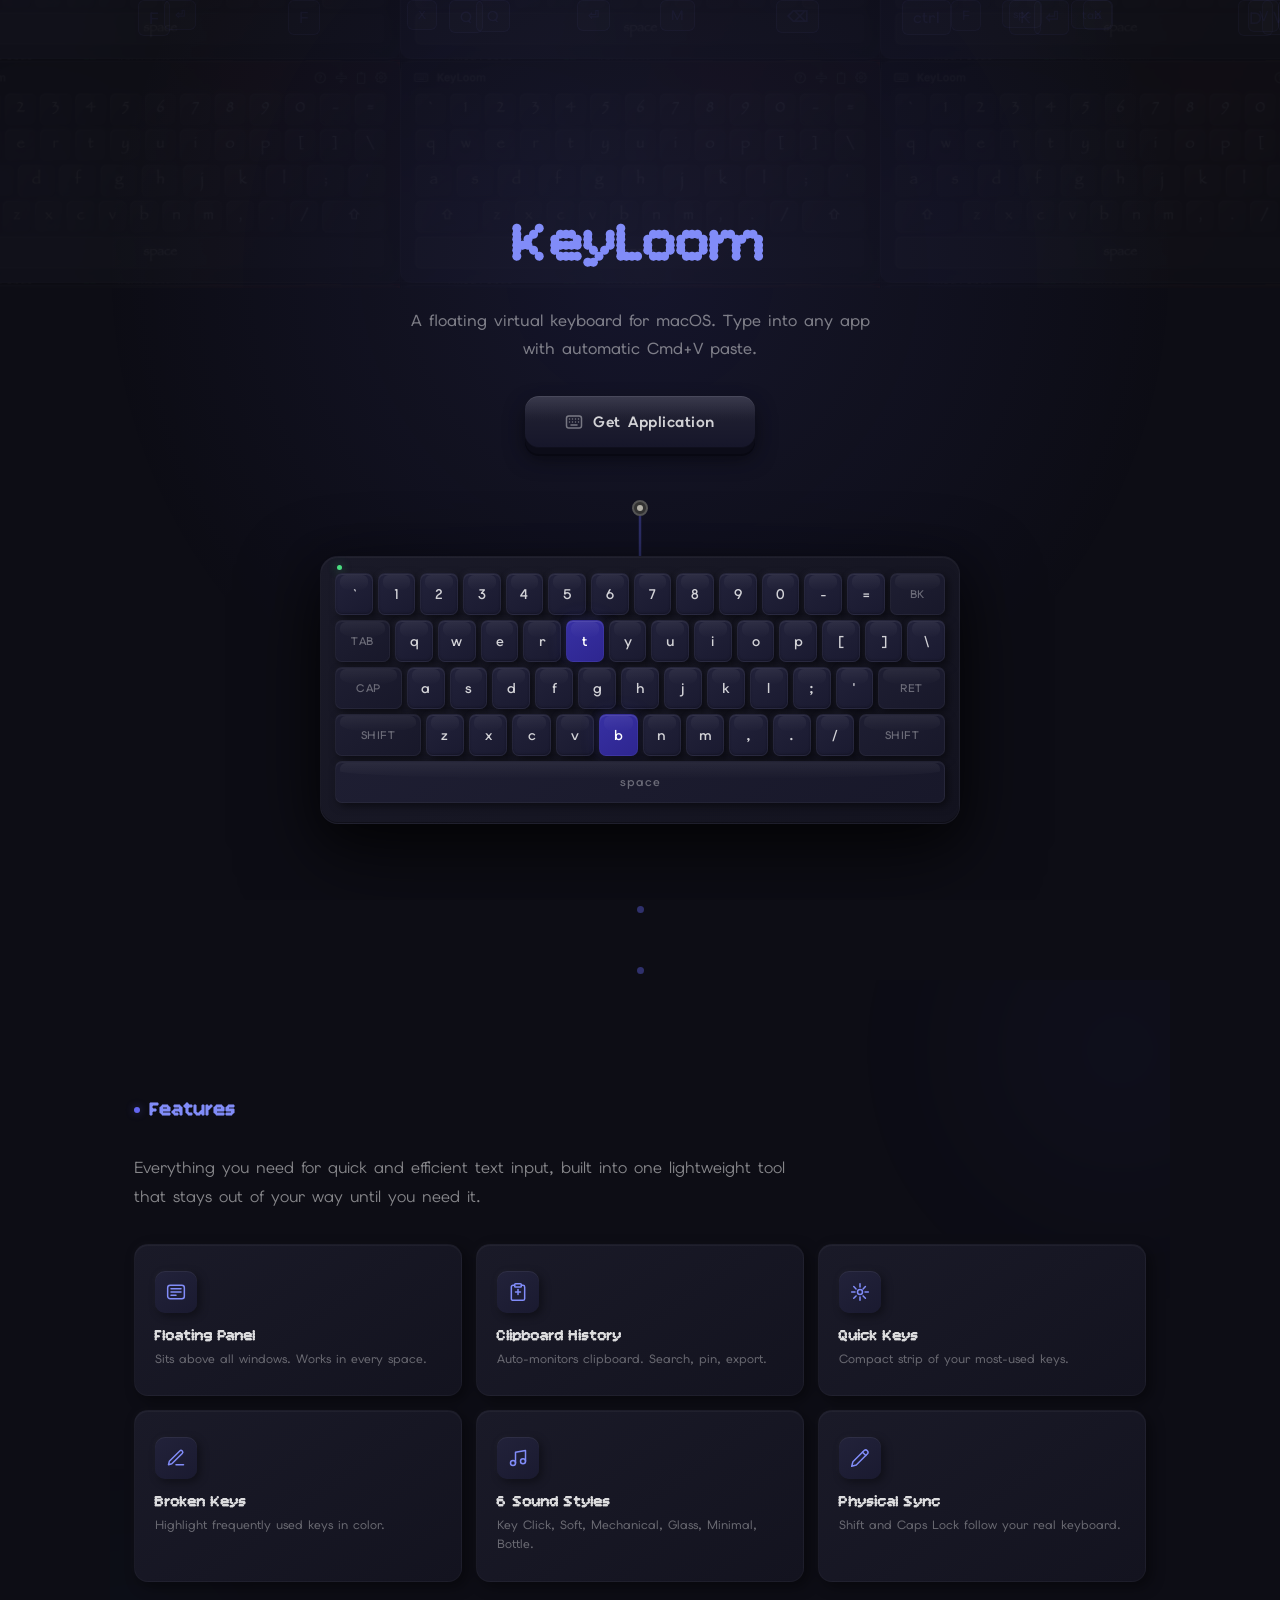
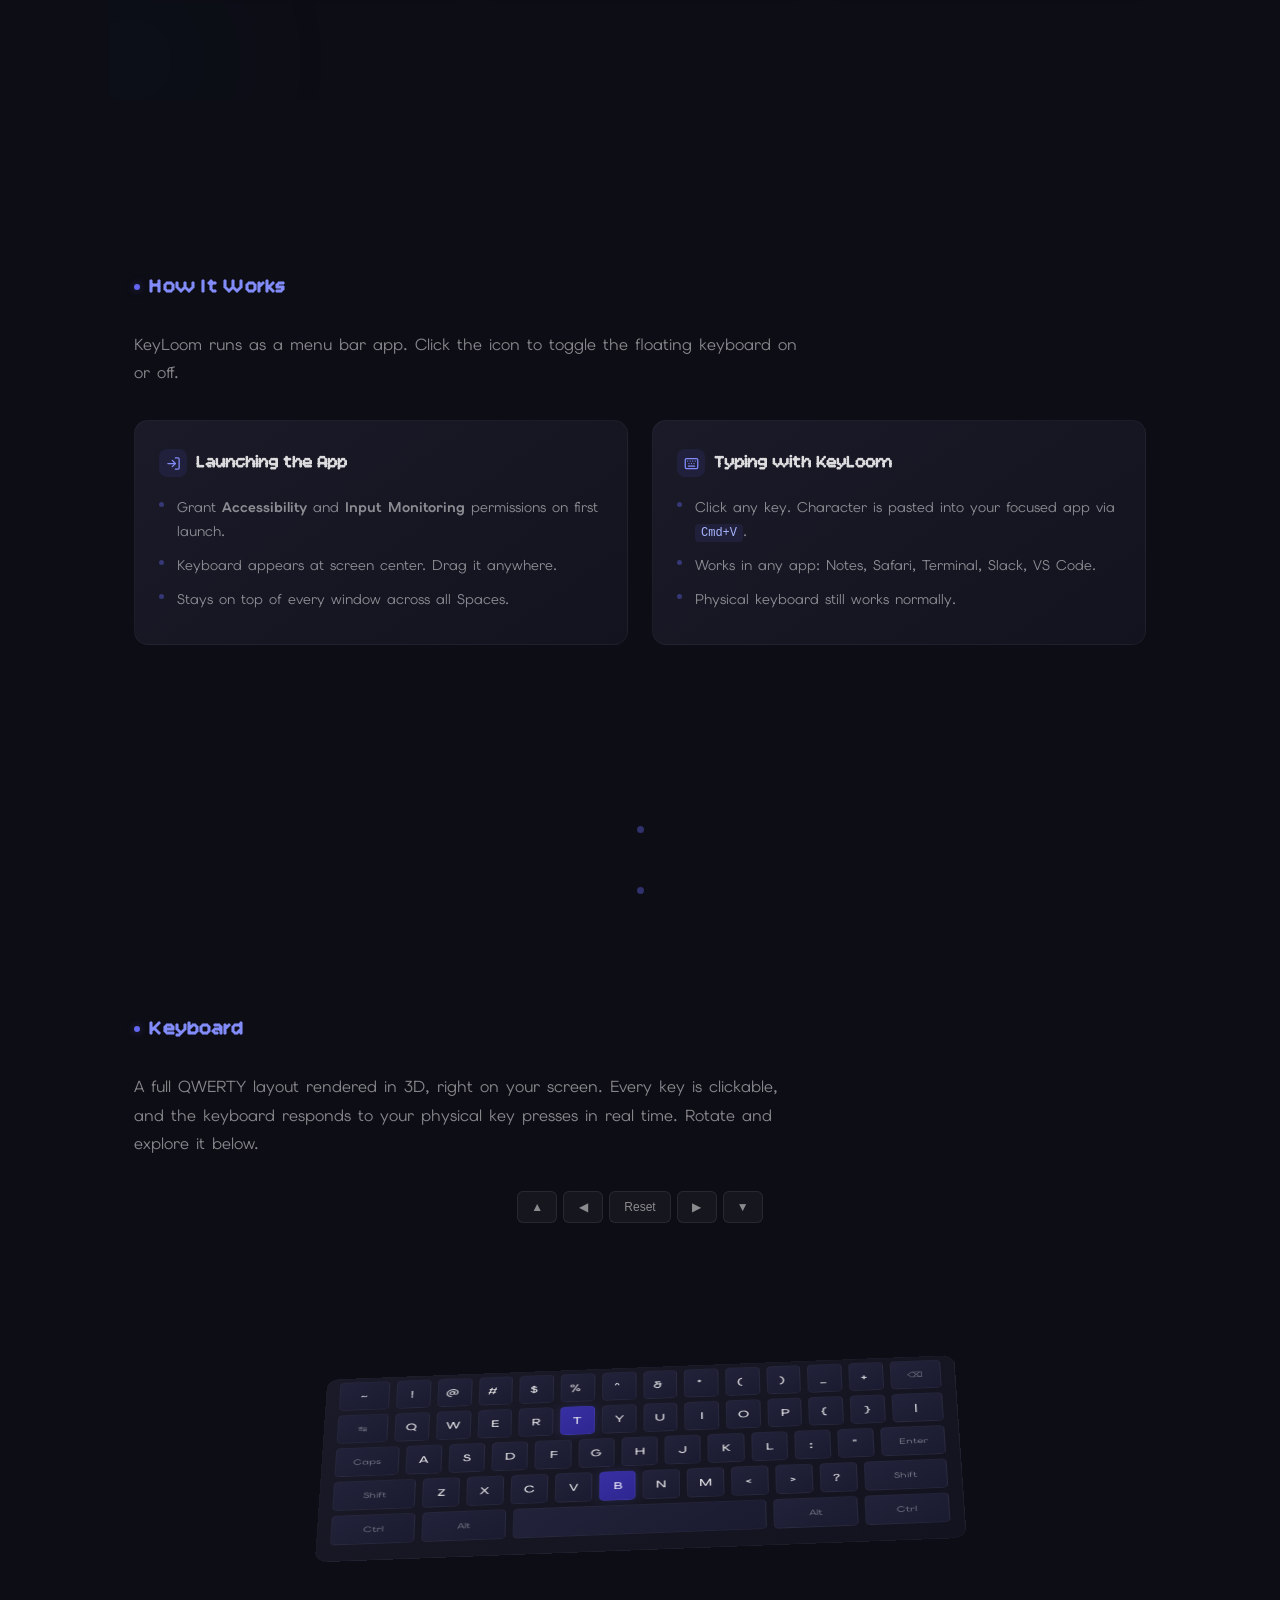
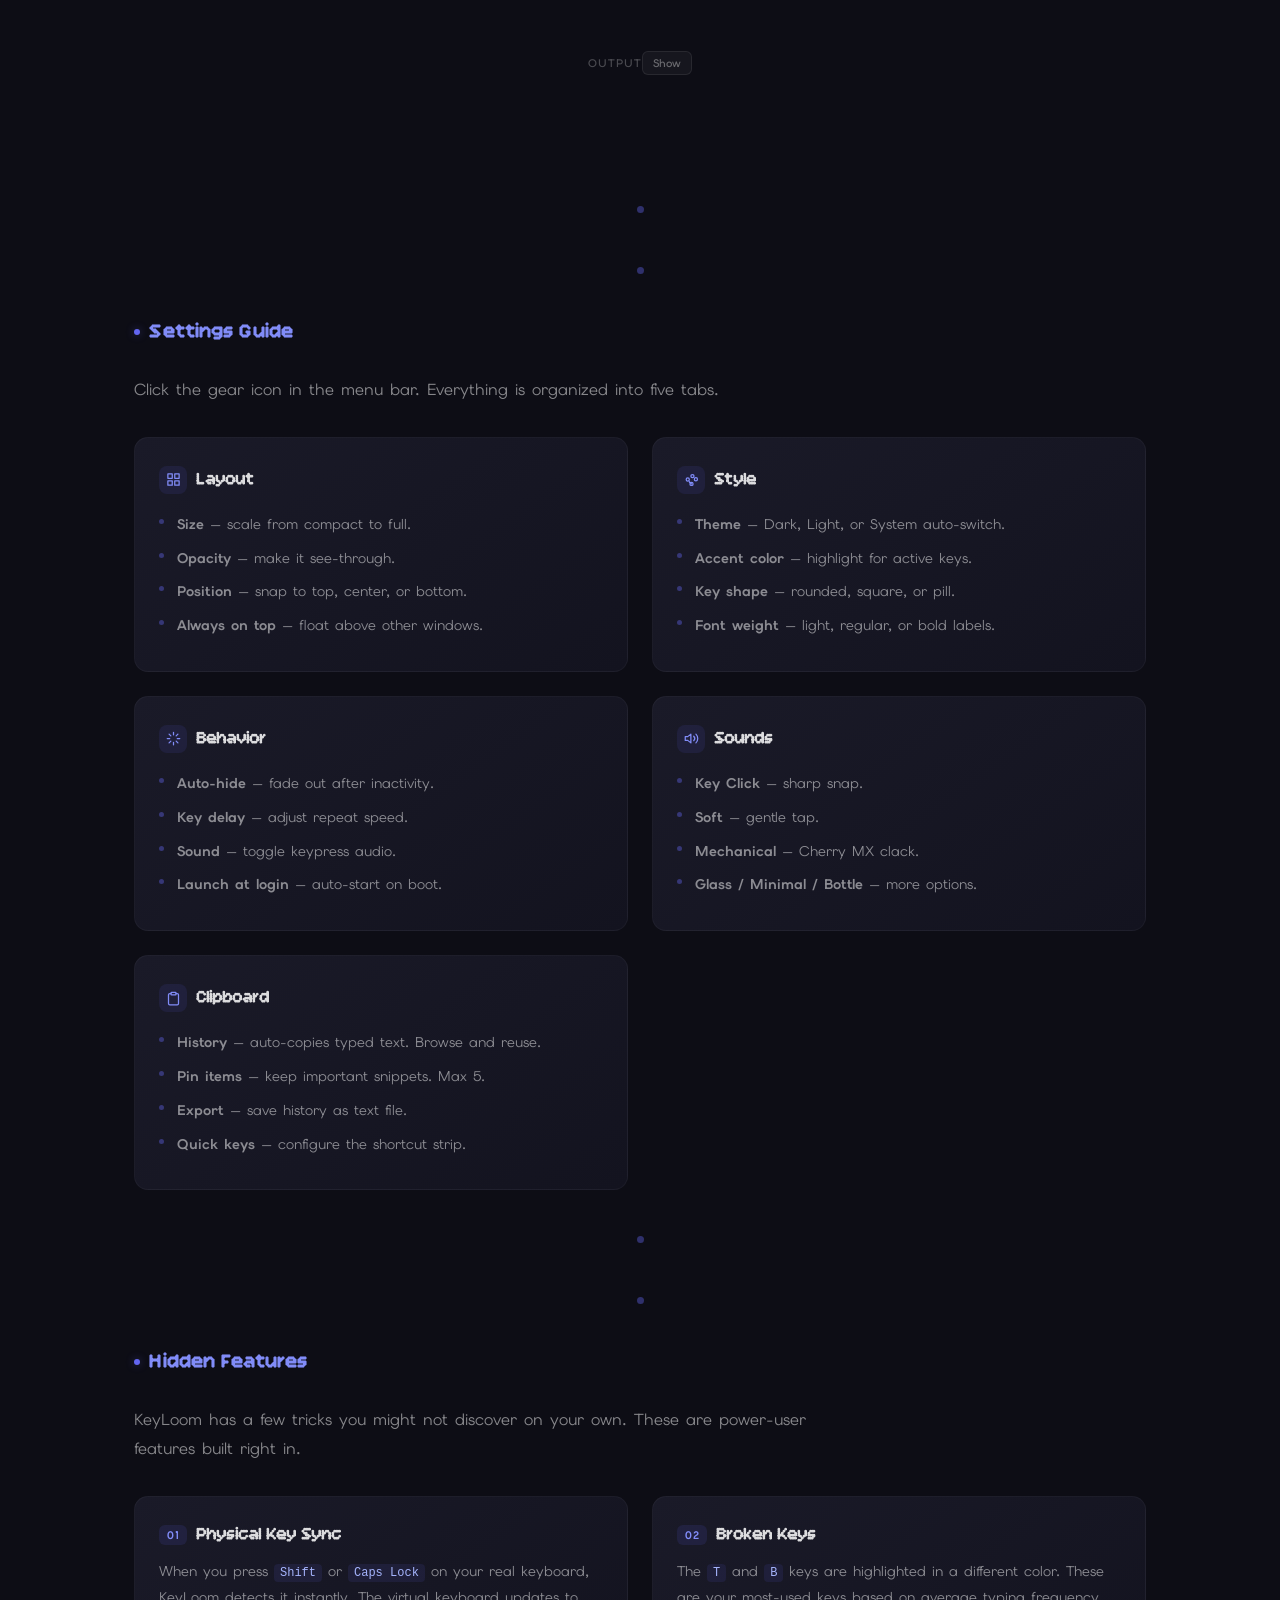
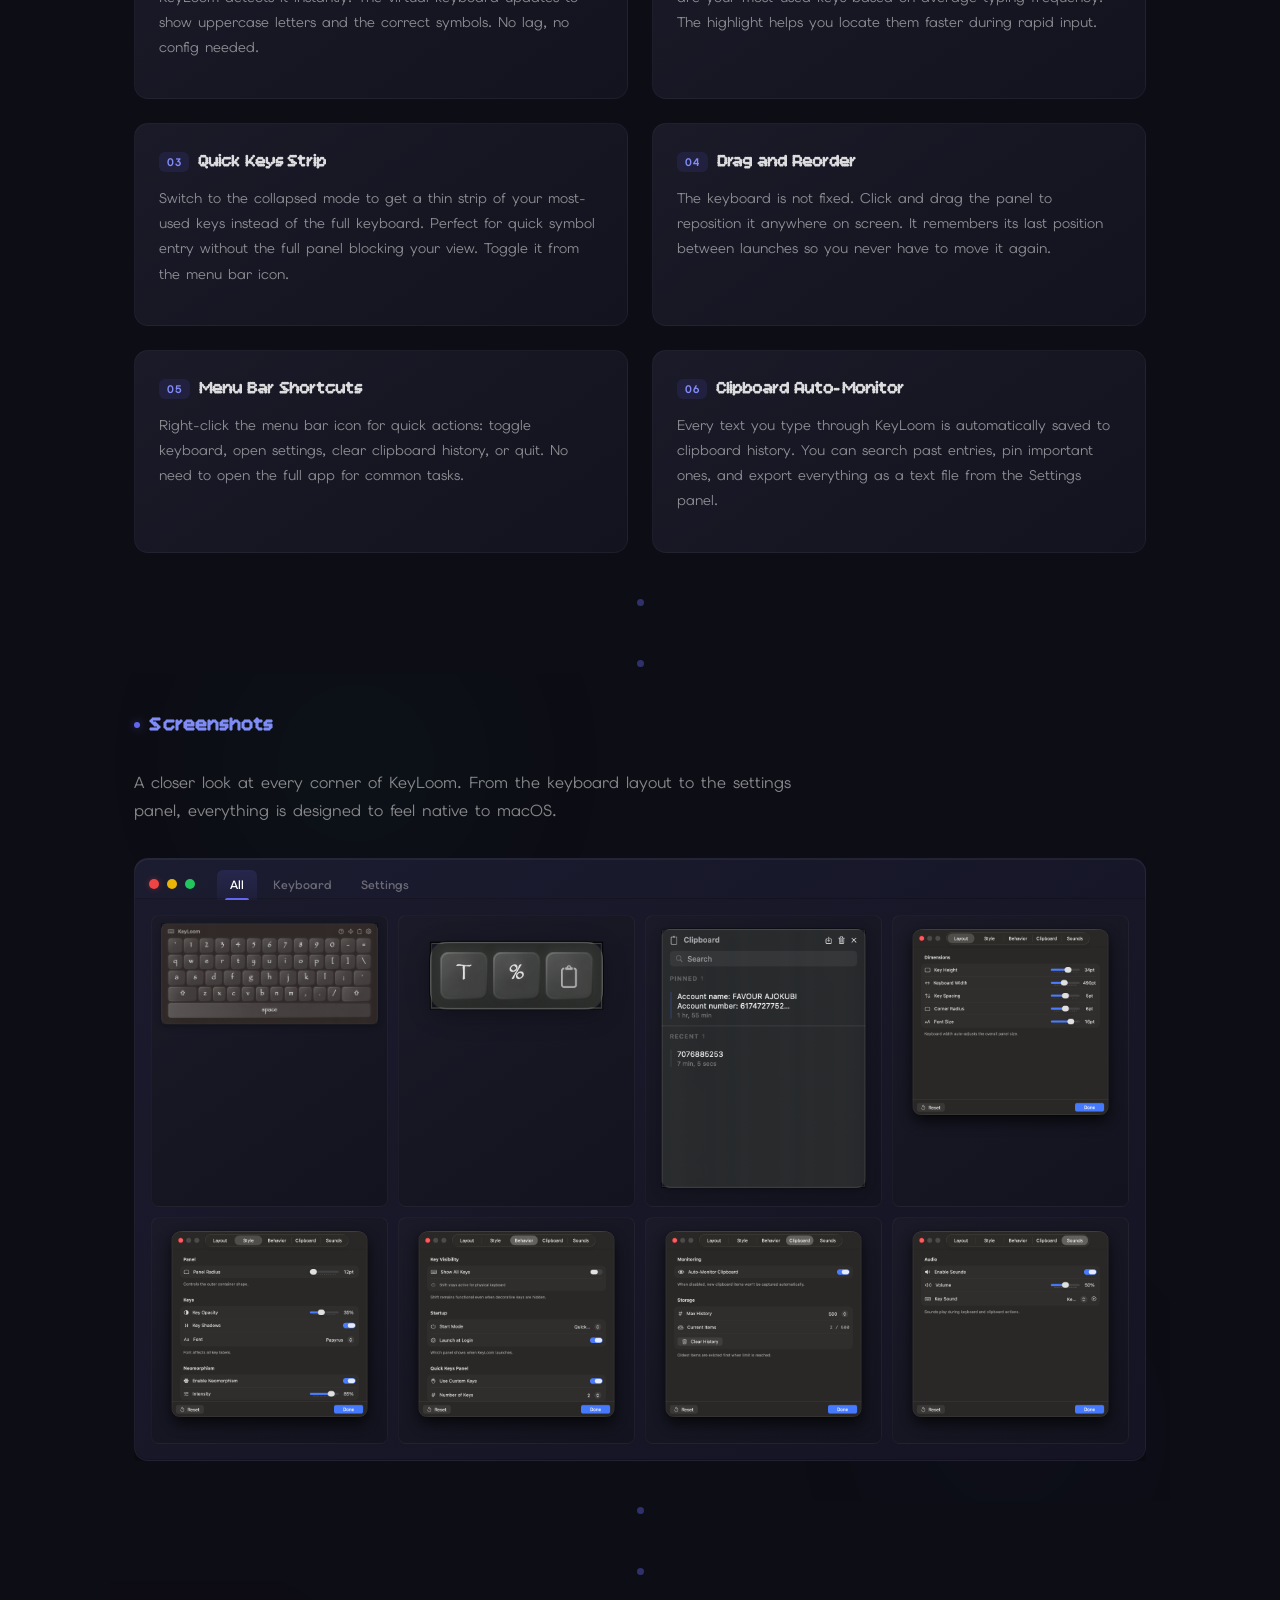
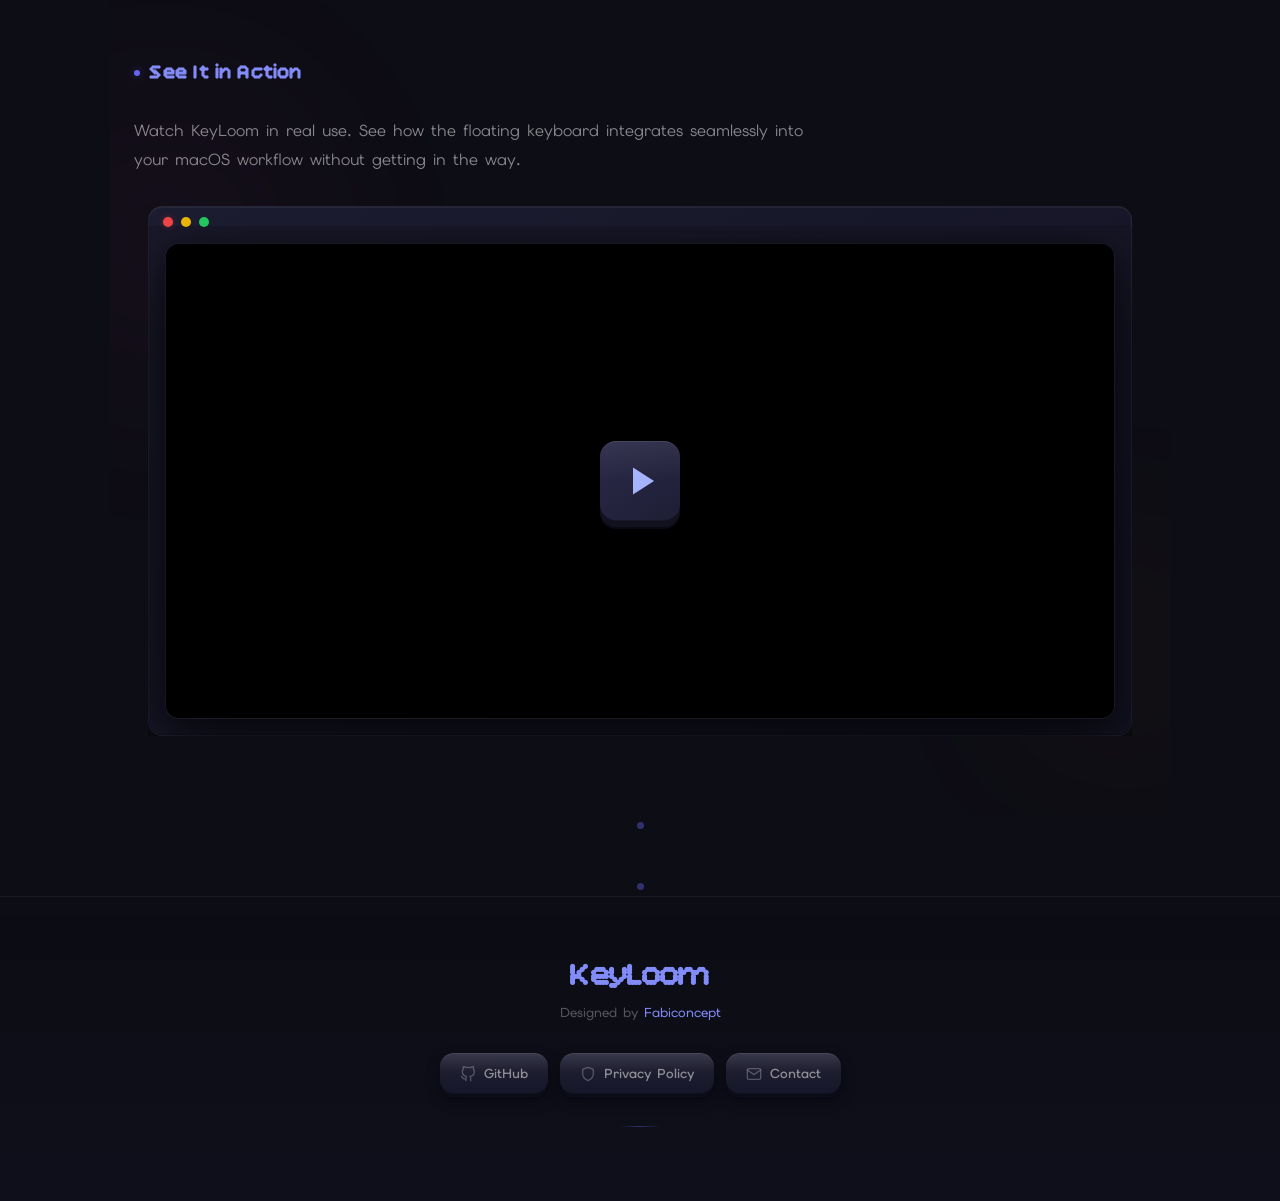
==== commit 6fb02832: "feat: sync shift/caps from startup, add hero keyboard shift interactivity" ====
--- a/screenshots/index.html
+++ b/screenshots/index.html
@@ -2263,31 +2263,31 @@
     </svg>
     <div class="kb-base" id="kb-base">
       <div class="kb-row">
-        <div class="k">`</div><div class="k">1</div><div class="k">2</div><div class="k">3</div>
-        <div class="k">4</div><div class="k">5</div><div class="k">6</div><div class="k">7</div>
-        <div class="k">8</div><div class="k">9</div><div class="k">0</div><div class="k">-</div>
-        <div class="k">=</div><div class="k fn w15">BK</div>
+        <div class="k" data-char="`" data-shift="~">`</div><div class="k" data-char="1" data-shift="!">1</div><div class="k" data-char="2" data-shift="@">2</div><div class="k" data-char="3" data-shift="#">3</div>
+        <div class="k" data-char="4" data-shift="$">4</div><div class="k" data-char="5" data-shift="%">5</div><div class="k" data-char="6" data-shift="^">6</div><div class="k" data-char="7" data-shift="&">7</div>
+        <div class="k" data-char="8" data-shift="*">8</div><div class="k" data-char="9" data-shift="(">9</div><div class="k" data-char="0" data-shift=")">0</div><div class="k" data-char="-" data-shift="_">-</div>
+        <div class="k" data-char="=" data-shift="+">=</div><div class="k fn w15">BK</div>
       </div>
       <div class="kb-row">
         <div class="k fn w15">TAB</div>
-        <div class="k">q</div><div class="k">w</div><div class="k">e</div><div class="k">r</div>
-        <div class="k broken">t</div><div class="k">y</div><div class="k">u</div>
-        <div class="k">i</div><div class="k">o</div><div class="k">p</div>
-        <div class="k">[</div><div class="k">]</div><div class="k">\</div>
+        <div class="k" data-char="q" data-shift="Q">q</div><div class="k" data-char="w" data-shift="W">w</div><div class="k" data-char="e" data-shift="E">e</div><div class="k" data-char="r" data-shift="R">r</div>
+        <div class="k broken" data-char="t" data-shift="T">t</div><div class="k" data-char="y" data-shift="Y">y</div><div class="k" data-char="u" data-shift="U">u</div>
+        <div class="k" data-char="i" data-shift="I">i</div><div class="k" data-char="o" data-shift="O">o</div><div class="k" data-char="p" data-shift="P">p</div>
+        <div class="k" data-char="[" data-shift="{">[</div><div class="k" data-char="]" data-shift="}">]</div><div class="k" data-char="\\" data-shift="|">\</div>
       </div>
       <div class="kb-row">
-        <div class="k fn w18">CAP</div>
-        <div class="k">a</div><div class="k">s</div><div class="k">d</div><div class="k">f</div>
-        <div class="k">g</div><div class="k">h</div><div class="k">j</div>
-        <div class="k">k</div><div class="k">l</div><div class="k">;</div><div class="k">'</div>
+        <div class="k fn w18 hero-caps-btn">CAP</div>
+        <div class="k" data-char="a" data-shift="A">a</div><div class="k" data-char="s" data-shift="S">s</div><div class="k" data-char="d" data-shift="D">d</div><div class="k" data-char="f" data-shift="F">f</div>
+        <div class="k" data-char="g" data-shift="G">g</div><div class="k" data-char="h" data-shift="H">h</div><div class="k" data-char="j" data-shift="J">j</div>
+        <div class="k" data-char="k" data-shift="K">k</div><div class="k" data-char="l" data-shift="L">l</div><div class="k" data-char=";" data-shift=":">;</div><div class="k" data-char="'" data-shift='"'>'</div>
         <div class="k fn w18">RET</div>
       </div>
       <div class="kb-row">
-        <div class="k fn w23">SHIFT</div>
-        <div class="k">z</div><div class="k">x</div><div class="k">c</div><div class="k">v</div>
-        <div class="k broken">b</div><div class="k">n</div><div class="k">m</div>
-        <div class="k">,</div><div class="k">.</div><div class="k">/</div>
-        <div class="k fn w23">SHIFT</div>
+        <div class="k fn w23 hero-shift-btn">SHIFT</div>
+        <div class="k" data-char="z" data-shift="Z">z</div><div class="k" data-char="x" data-shift="X">x</div><div class="k" data-char="c" data-shift="C">c</div><div class="k" data-char="v" data-shift="V">v</div>
+        <div class="k broken" data-char="b" data-shift="B">b</div><div class="k" data-char="n" data-shift="N">n</div><div class="k" data-char="m" data-shift="M">m</div>
+        <div class="k" data-char="," data-shift="<">,</div><div class="k" data-char="." data-shift=">">.</div><div class="k" data-char="/" data-shift="?">/</div>
+        <div class="k fn w23 hero-shift-btn">SHIFT</div>
       </div>
       <div class="kb-row">
         <div class="k fn wsp" style="font-size:12px;letter-spacing:1px;">space</div>
@@ -2295,6 +2295,44 @@
     </div>
   </div>
 </div>
+
+<script>
+(() => {
+  const kbBase = document.getElementById('kb-base');
+  if (!kbBase) return;
+  let heroShift = false;
+  let heroCaps = false;
+
+  function updateHeroKeys() {
+    kbBase.querySelectorAll('.k[data-char]').forEach(k => {
+      const ch = k.getAttribute('data-char');
+      const sh = k.getAttribute('data-shift');
+      if (!sh) return;
+      const isLetter = ch.length === 1 && /[a-z]/i.test(ch);
+      const showShift = heroShift || (heroCaps && isLetter);
+      k.textContent = showShift ? sh : ch;
+    });
+  }
+
+  kbBase.querySelectorAll('.hero-shift-btn').forEach(btn => {
+    btn.addEventListener('click', () => { heroShift = !heroShift; updateHeroKeys(); });
+  });
+  kbBase.querySelectorAll('.hero-caps-btn').forEach(btn => {
+    btn.addEventListener('click', () => { heroCaps = !heroCaps; heroShift = false; updateHeroKeys(); });
+  });
+  kbBase.querySelectorAll('.k[data-char]').forEach(k => {
+    k.addEventListener('click', () => {
+      const ch = k.getAttribute('data-char');
+      const sh = k.getAttribute('data-shift');
+      const isLetter = ch.length === 1 && /[a-z]/i.test(ch);
+      const showShift = heroShift || (heroCaps && isLetter);
+      if (showShift && sh) {
+        if (heroShift && !heroCaps) { heroShift = false; updateHeroKeys(); }
+      }
+    });
+  });
+})();
+</script>
 
 <div class="wire-divider reveal">
   <svg class="rope-svg" viewBox="0 0 20 60" preserveAspectRatio="none">
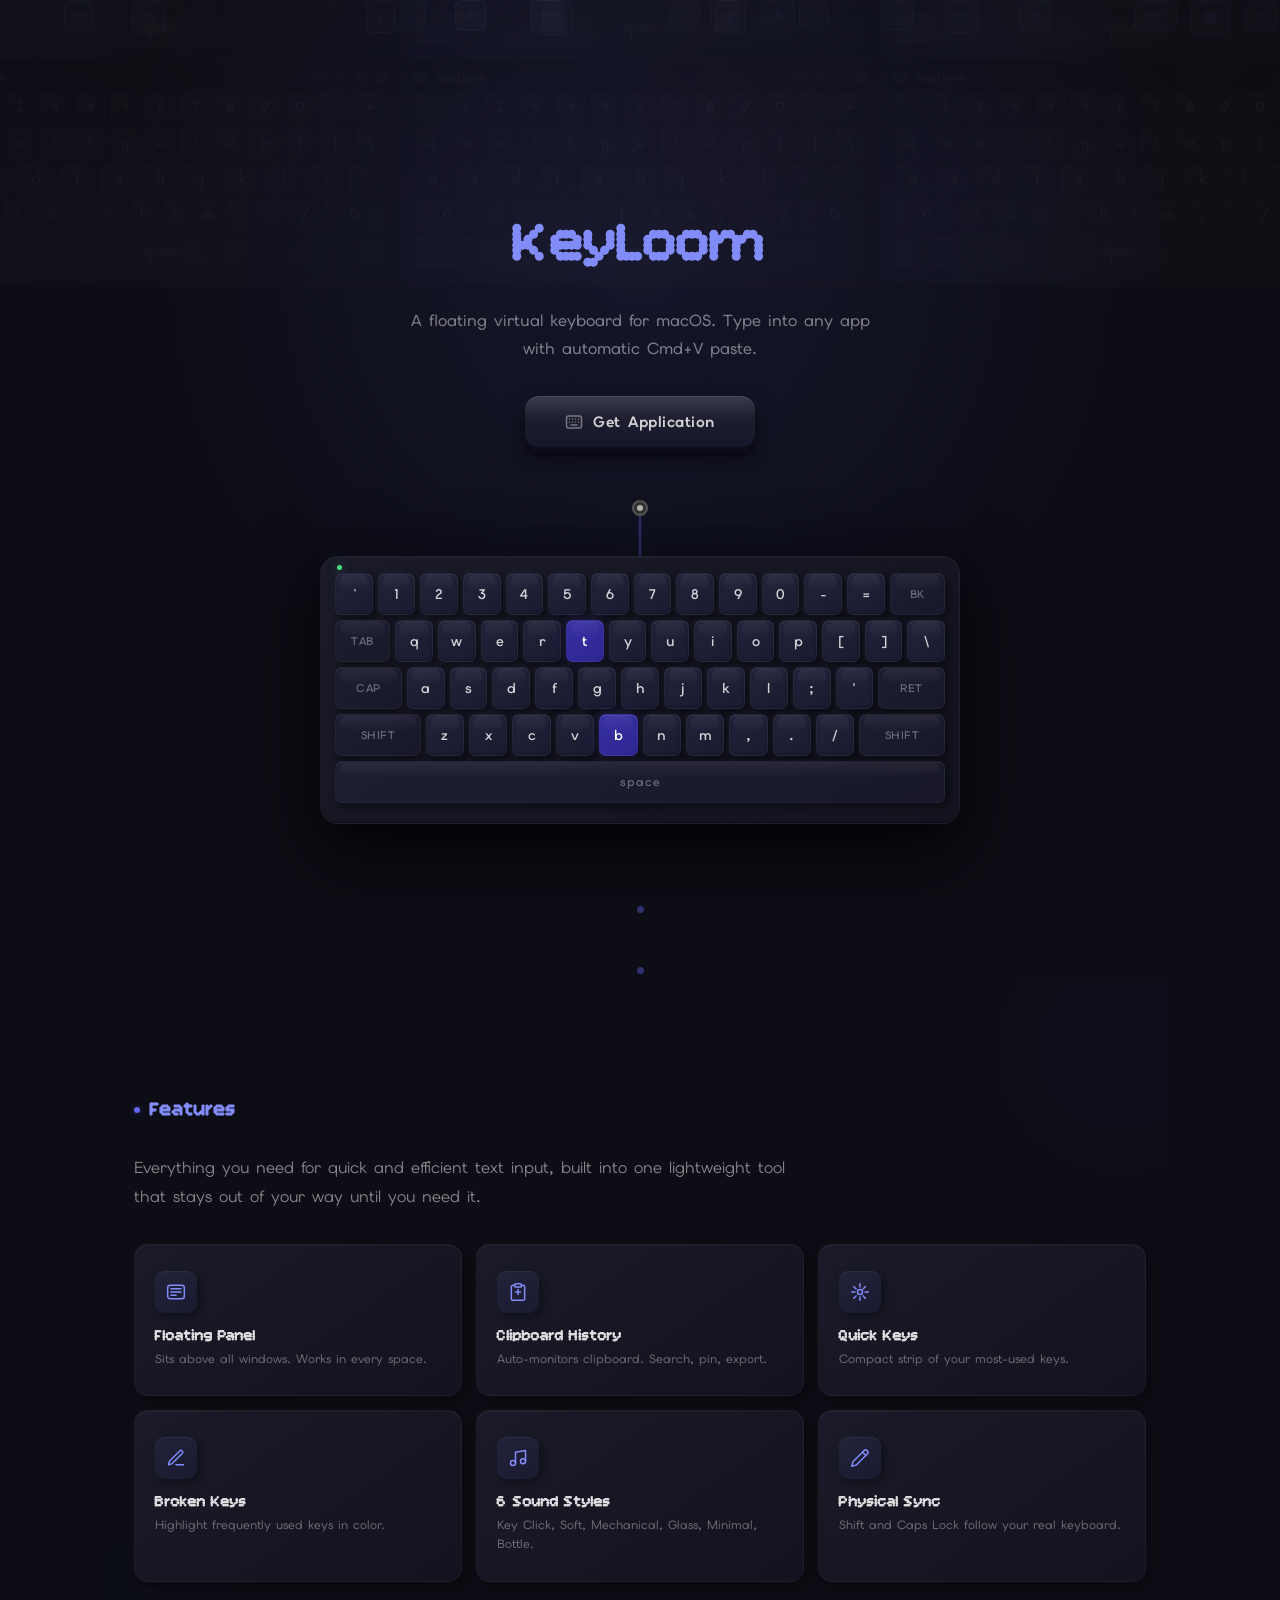
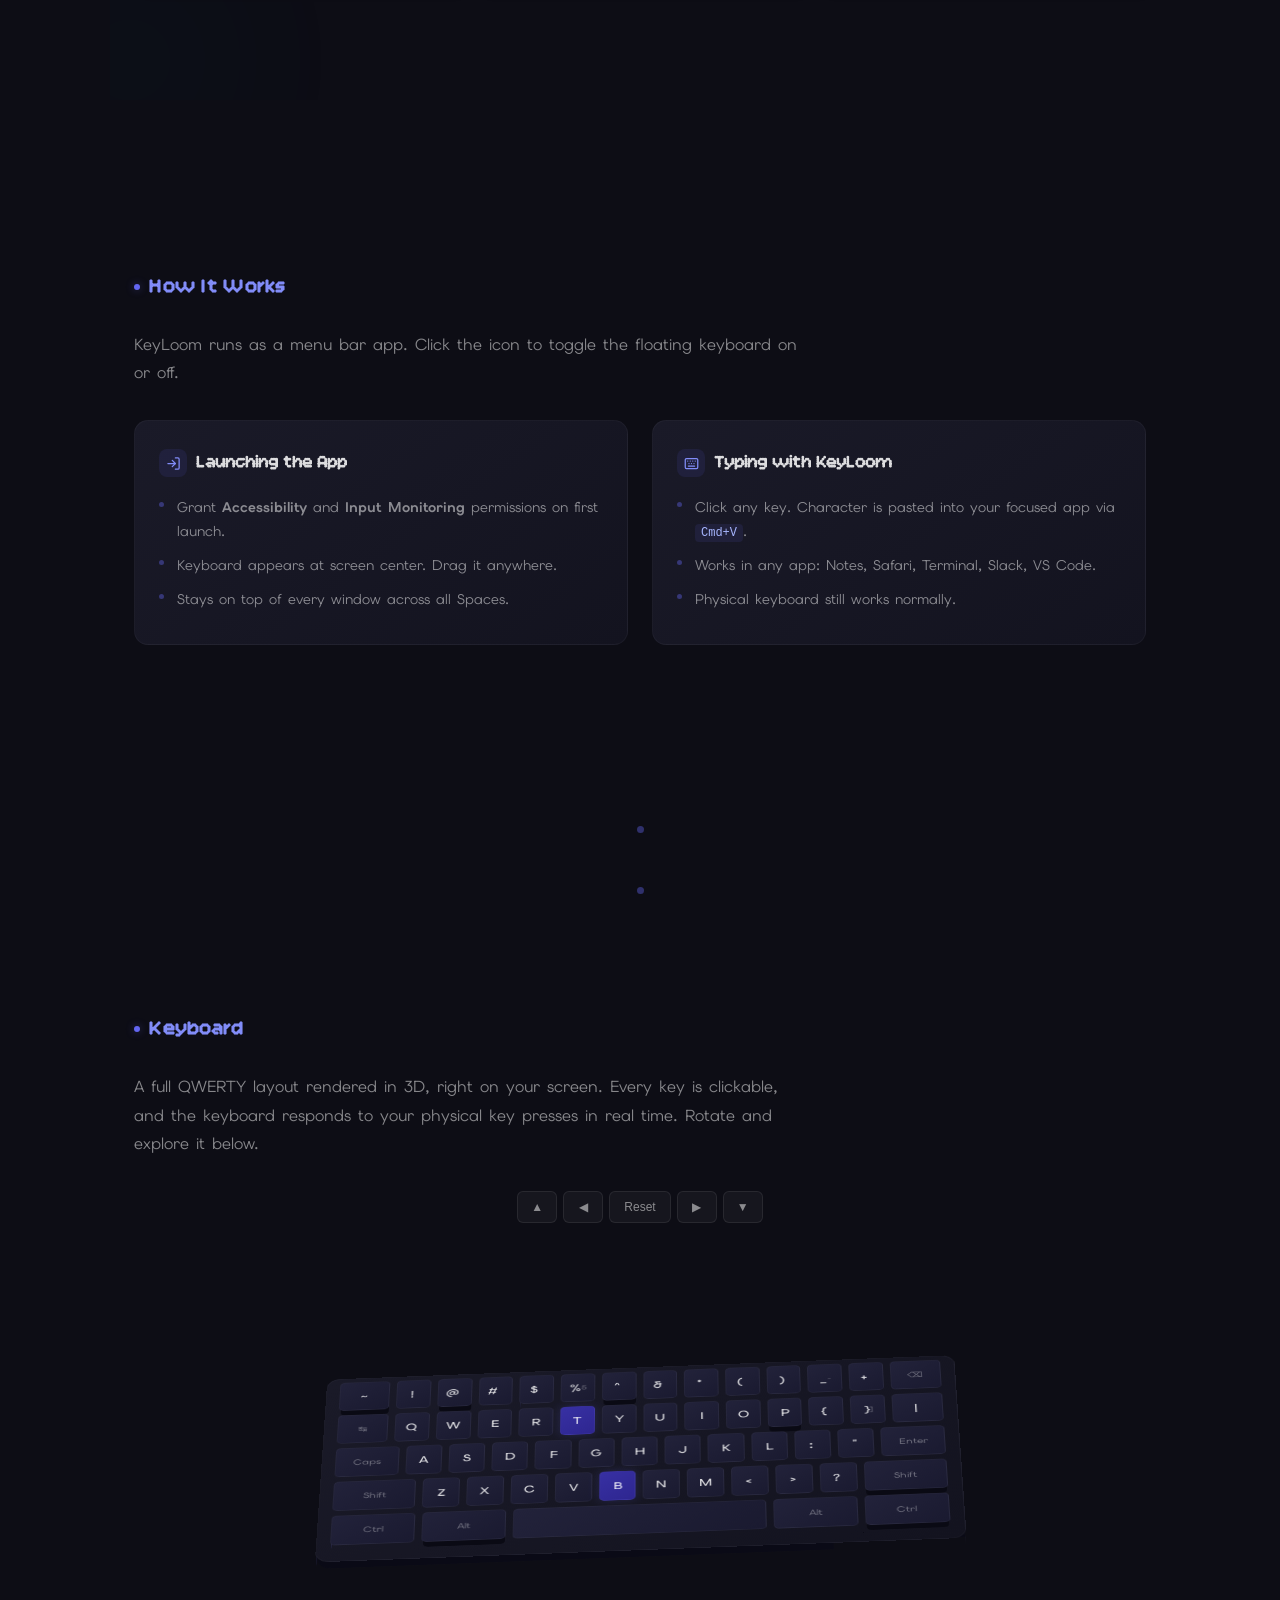
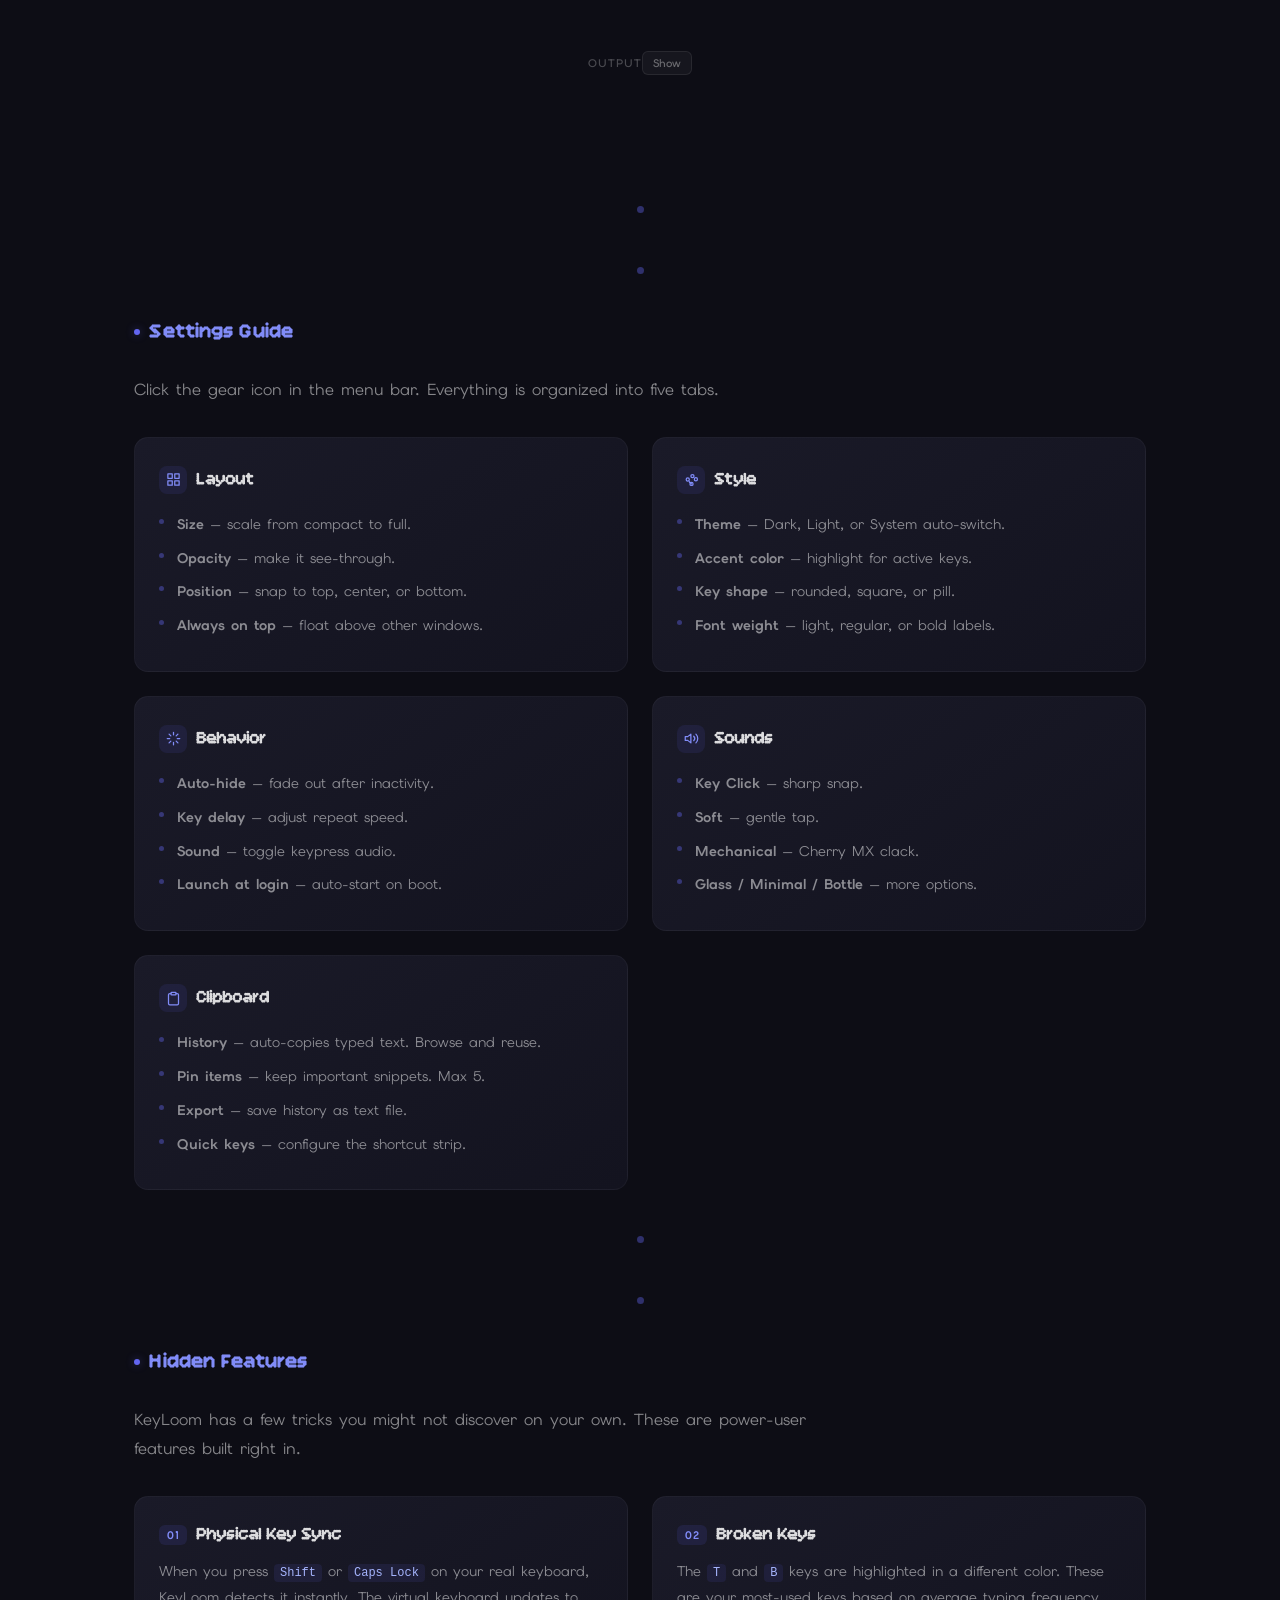
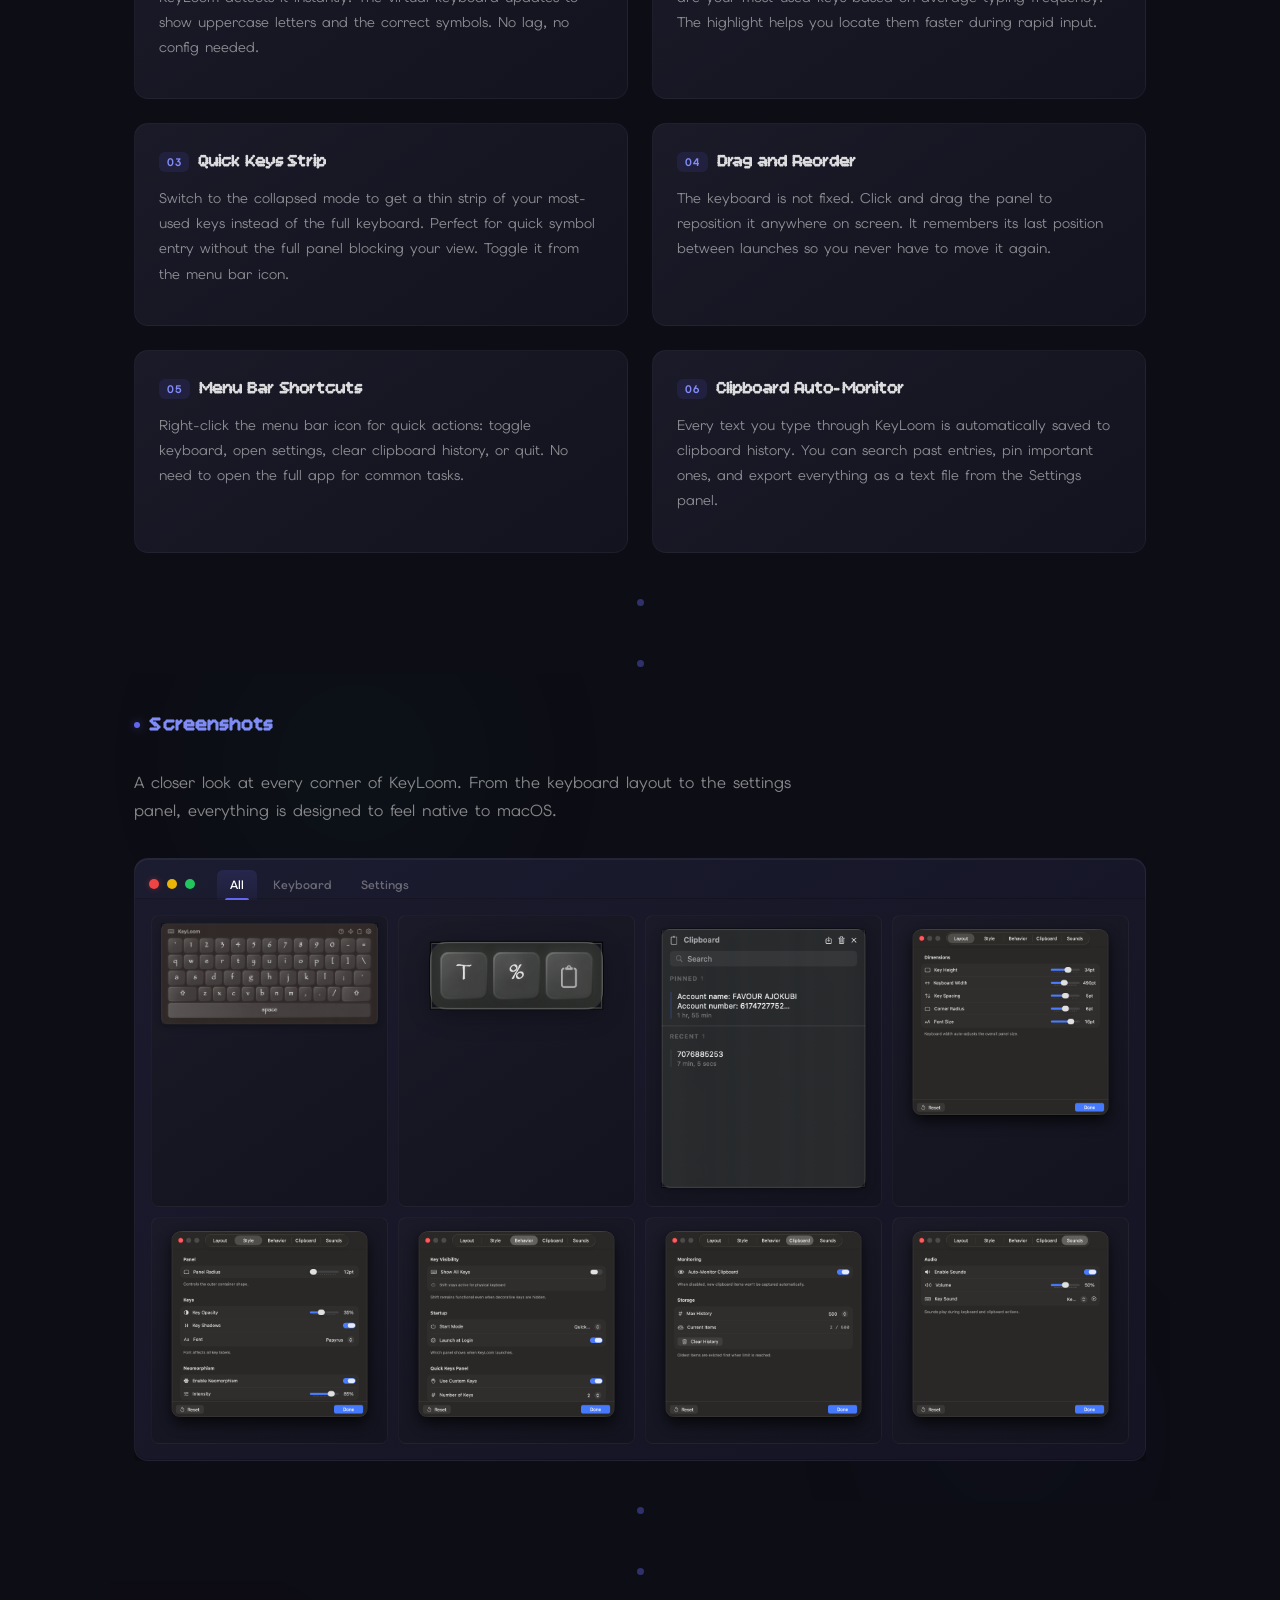
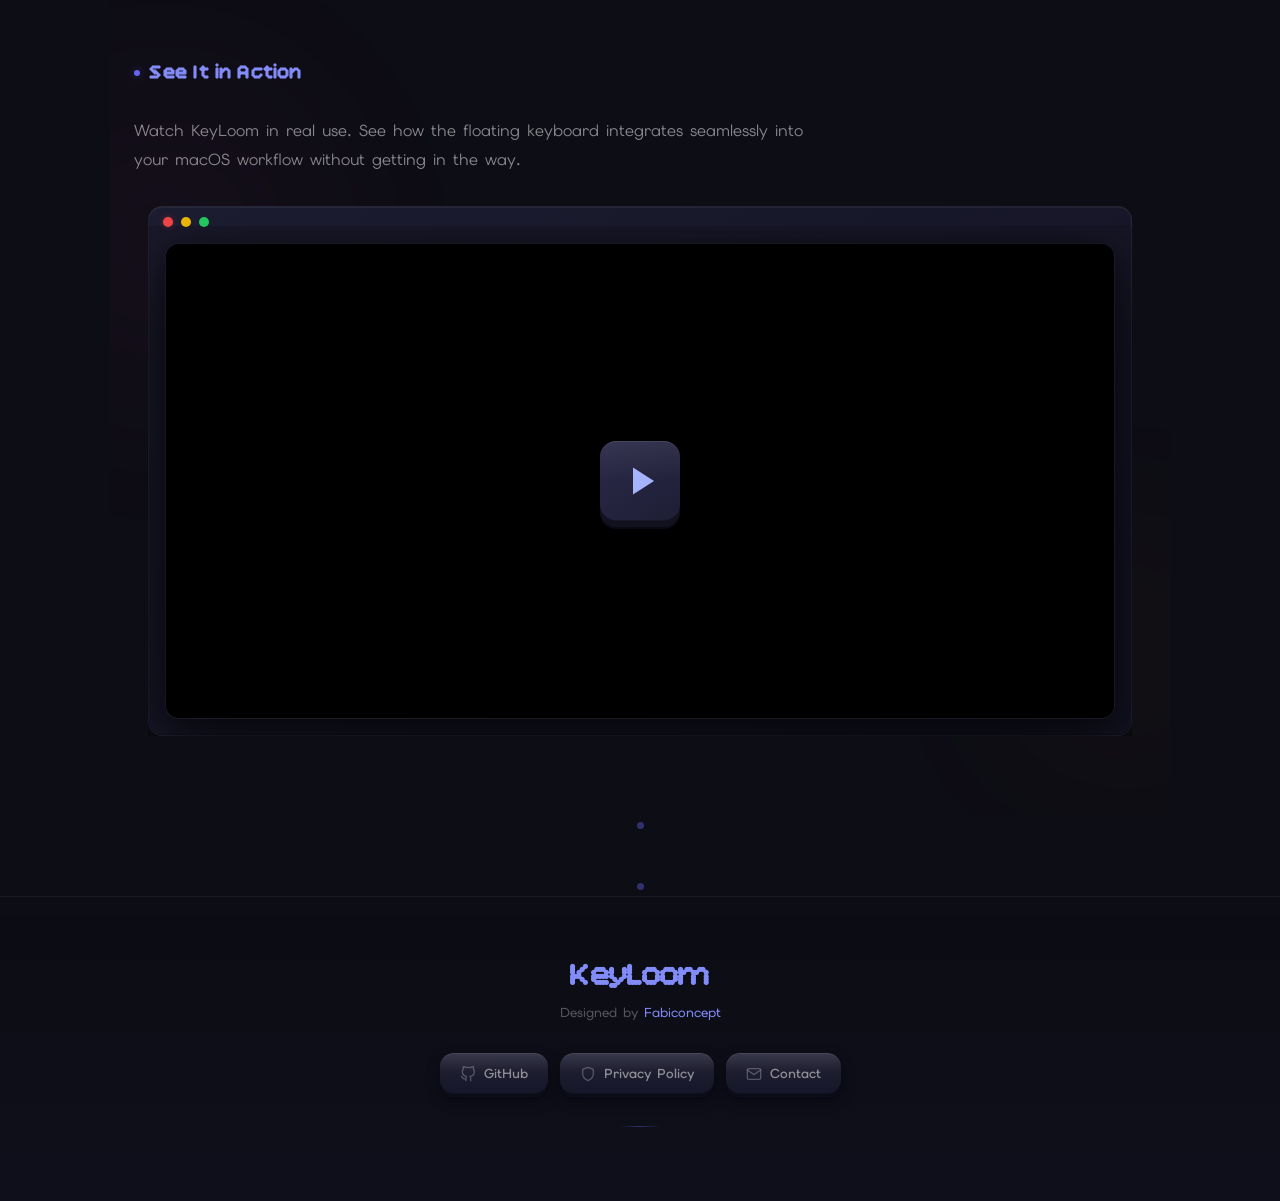
==== commit 0aec9390: "feat: hero keyboard keys respond to physical shift/capslock" ====
--- a/screenshots/index.html
+++ b/screenshots/index.html
@@ -2313,6 +2313,23 @@
       k.textContent = showShift ? sh : ch;
     });
   }
+
+  document.addEventListener('keydown', e => {
+    if (e.code === 'ShiftLeft' || e.code === 'ShiftRight') {
+      if (!heroShift) { heroShift = true; updateHeroKeys(); }
+    }
+    if (e.code === 'CapsLock') {
+      heroCaps = !heroCaps;
+      heroShift = false;
+      updateHeroKeys();
+    }
+  });
+  document.addEventListener('keyup', e => {
+    if (e.code === 'ShiftLeft' || e.code === 'ShiftRight') {
+      heroShift = false;
+      updateHeroKeys();
+    }
+  });
 
   kbBase.querySelectorAll('.hero-shift-btn').forEach(btn => {
     btn.addEventListener('click', () => { heroShift = !heroShift; updateHeroKeys(); });
@@ -3000,7 +3017,8 @@
       keyEl.addEventListener('mousedown', () => {
         keyEl.classList.add('kb3d-active');
         typeKey(code);
-        playKeySound(300 + Math.random() * 200);
+        const ch = keyEl.getAttribute('data-char') || keyEl.textContent.trim().toLowerCase();
+        playKeySound(ch);
       });
       keyEl.addEventListener('mouseup', () => {
         keyEl.classList.remove('kb3d-active');
@@ -3021,7 +3039,8 @@
       const key = kb3d.querySelector(`[data-key="${e.code}"]`);
       if (key) {
         key.classList.add('kb3d-active');
-        playKeySound(320 + Math.random() * 160);
+        const ch = key.getAttribute('data-char') || key.textContent.trim().toLowerCase();
+        playKeySound(ch);
         // Also type into output if visible
         const out = document.getElementById('kb3d-output');
         if (out && out.style.display !== 'none') {
@@ -3268,14 +3287,31 @@
     requestAnimationFrame(loop);
   })();
 
-  // ── Keyboard Sound System ─────────────────────────────────────
+  // ── Keyboard Sound System (DRMFSLTD) ──────────────────────────
+  const NOTE_FREQS = {
+    do: 261.63, re: 293.66, mi: 329.63, fa: 349.23,
+    sol: 392.00, la: 440.00, ti: 493.88, do2: 523.25
+  };
+  const KEY_NOTE_MAP = {
+    'q':'do','w':'re','e':'mi','r':'fa','t':'sol','y':'la','u':'ti','i':'do2',
+    'a':'do','s':'re','d':'mi','f':'fa','g':'sol','h':'la','j':'ti','k':'do2',
+    'z':'do','x':'re','c':'mi','v':'fa','b':'sol','n':'la','m':'ti',
+    '1':'do','2':'re','3':'mi','4':'fa','5':'sol','6':'la','7':'ti','8':'do2',
+    '9':'do','0':'re','-':'mi','=':'fa',
+    '[':'sol',']':'la','\\':'ti',
+    ';':'do2',',':'re','.':'mi','/':'fa',
+    '`':'do'
+  };
+
   let _audioCtx;
   function getAudioCtx() {
     if (!_audioCtx) _audioCtx = new (window.AudioContext || window.webkitAudioContext)();
     return _audioCtx;
   }
-  function playKeySound(freq) {
+  function playKeySound(keyChar) {
     try {
+      const note = KEY_NOTE_MAP[keyChar] || 'do';
+      const freq = NOTE_FREQS[note] || 261.63;
       const ctx = getAudioCtx();
       const osc = ctx.createOscillator();
       const gain = ctx.createGain();
@@ -3293,7 +3329,8 @@
   document.querySelectorAll('.k').forEach(key => {
     key.addEventListener('mousedown', () => {
       key.classList.add('pressed');
-      playKeySound(280 + Math.random() * 180);
+      const ch = key.getAttribute('data-char') || key.textContent.trim().toLowerCase();
+      playKeySound(ch);
     });
     key.addEventListener('mouseup', () => key.classList.remove('pressed'));
     key.addEventListener('mouseleave', () => key.classList.remove('pressed'));
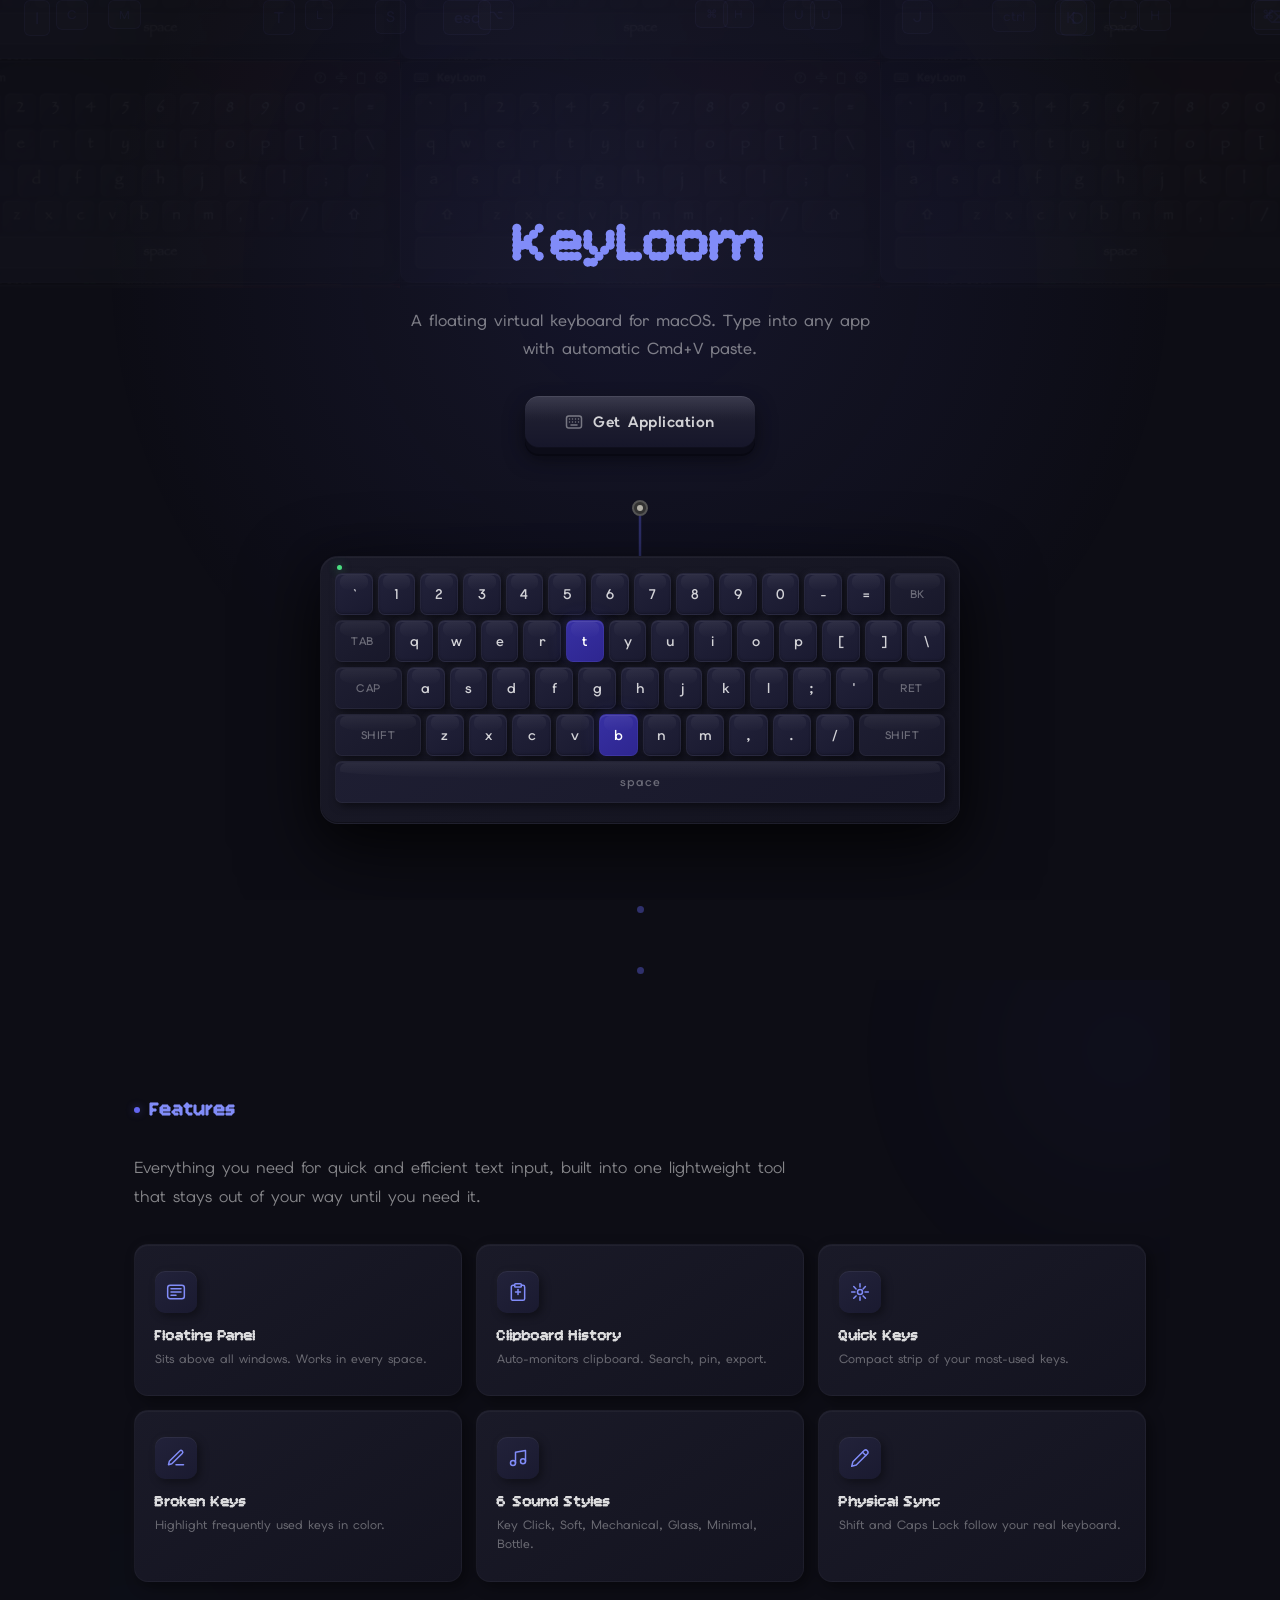
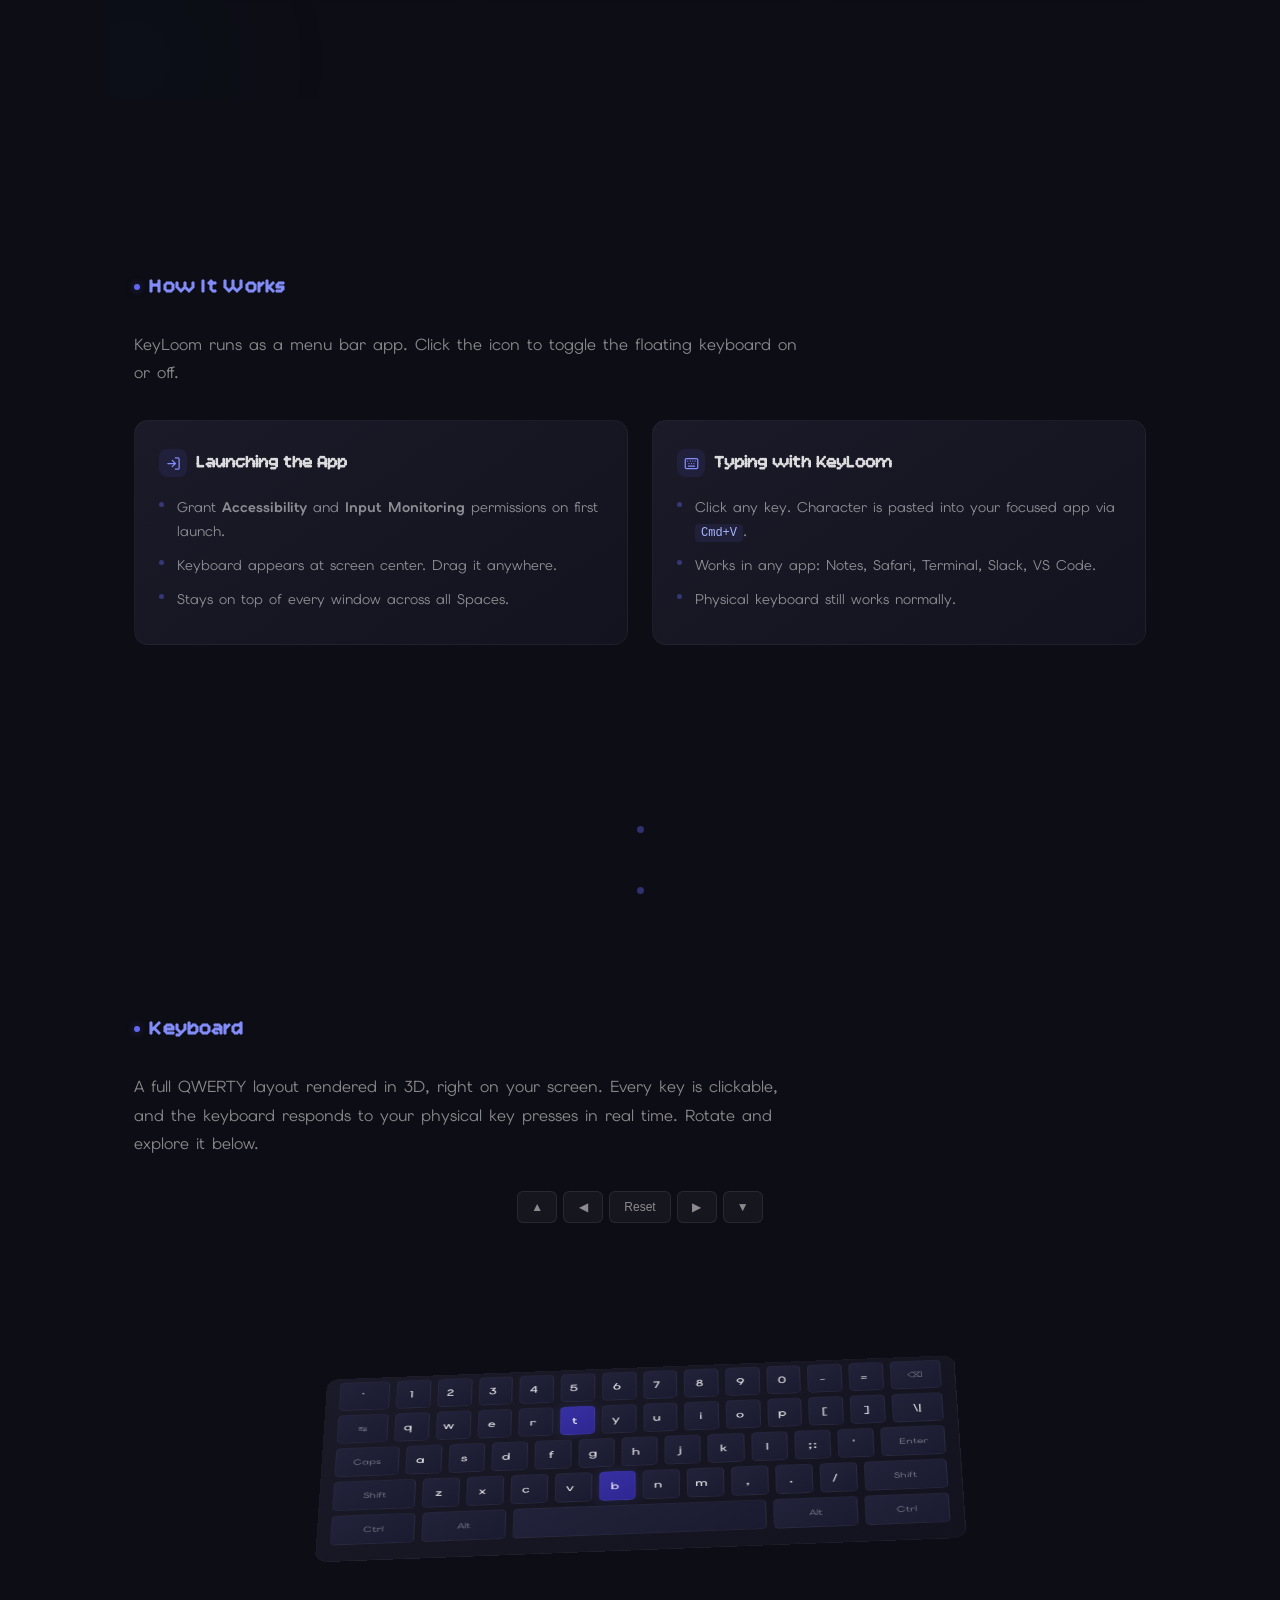
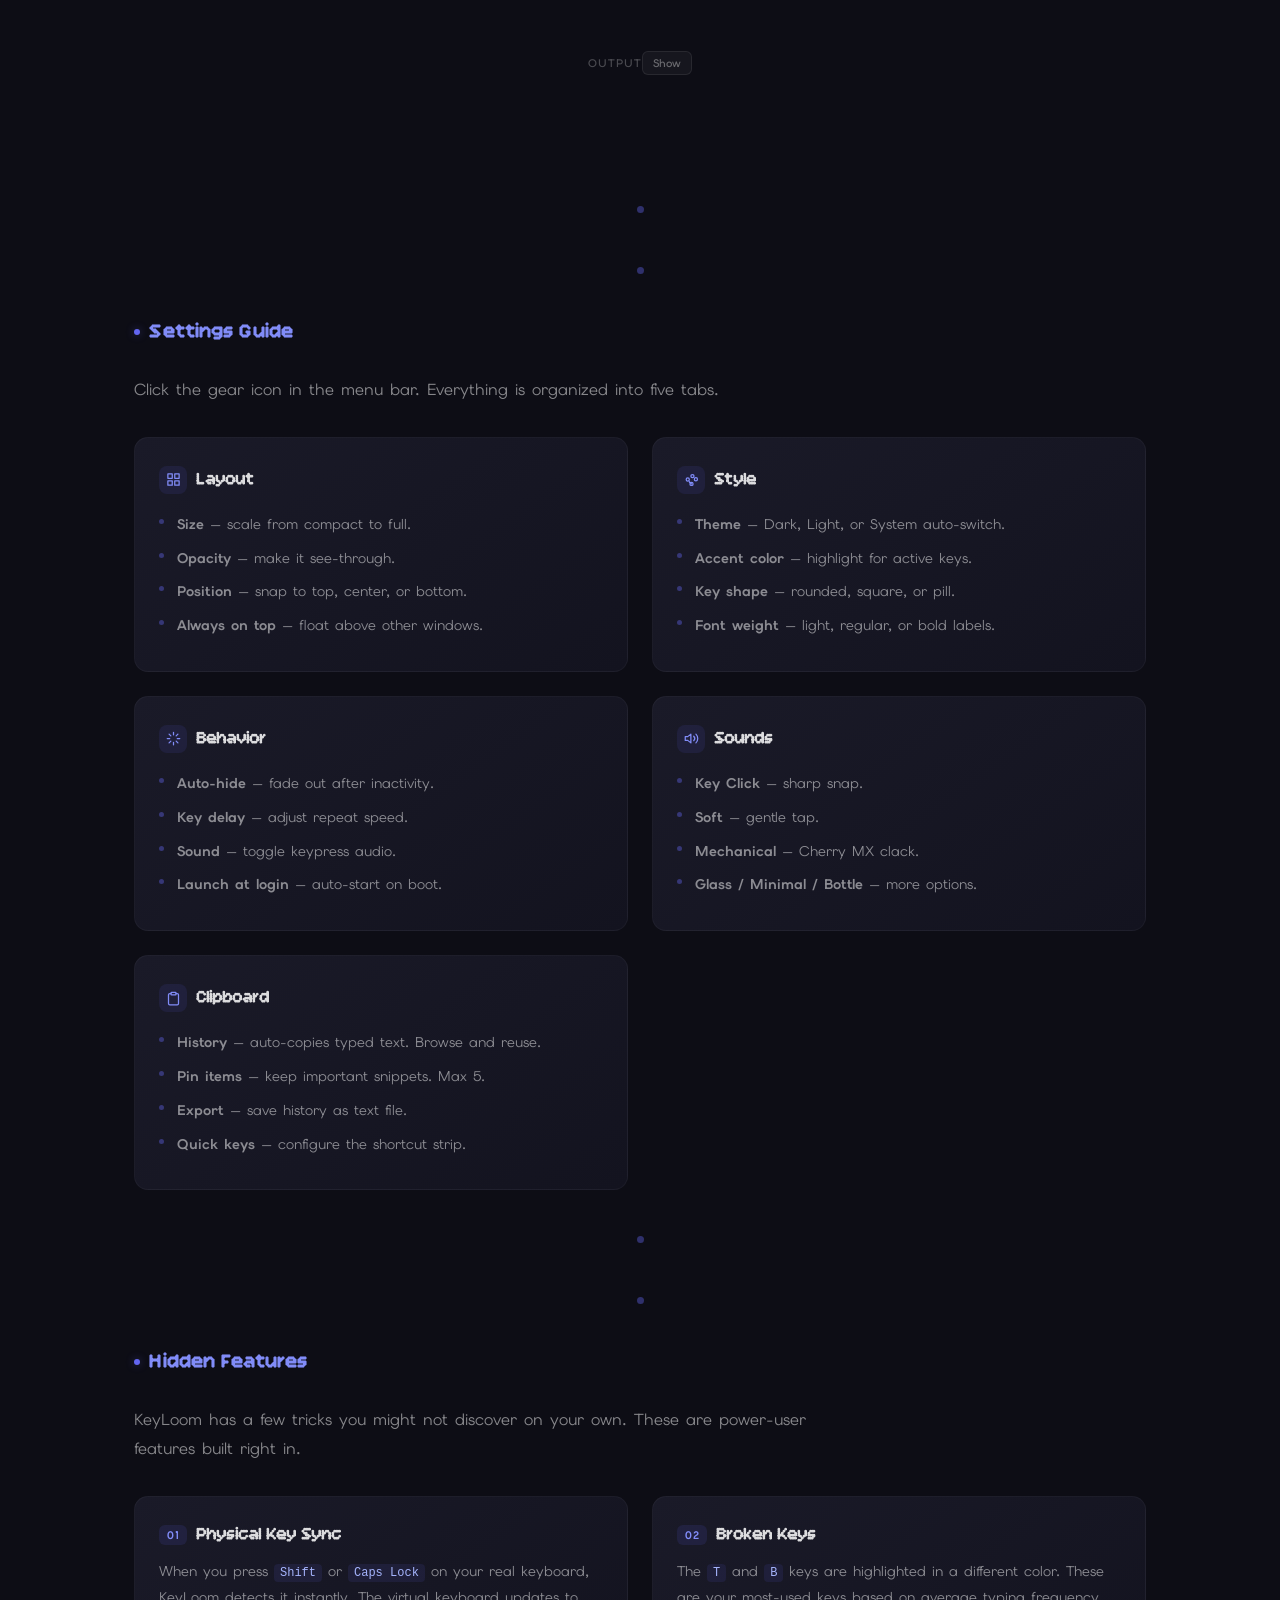
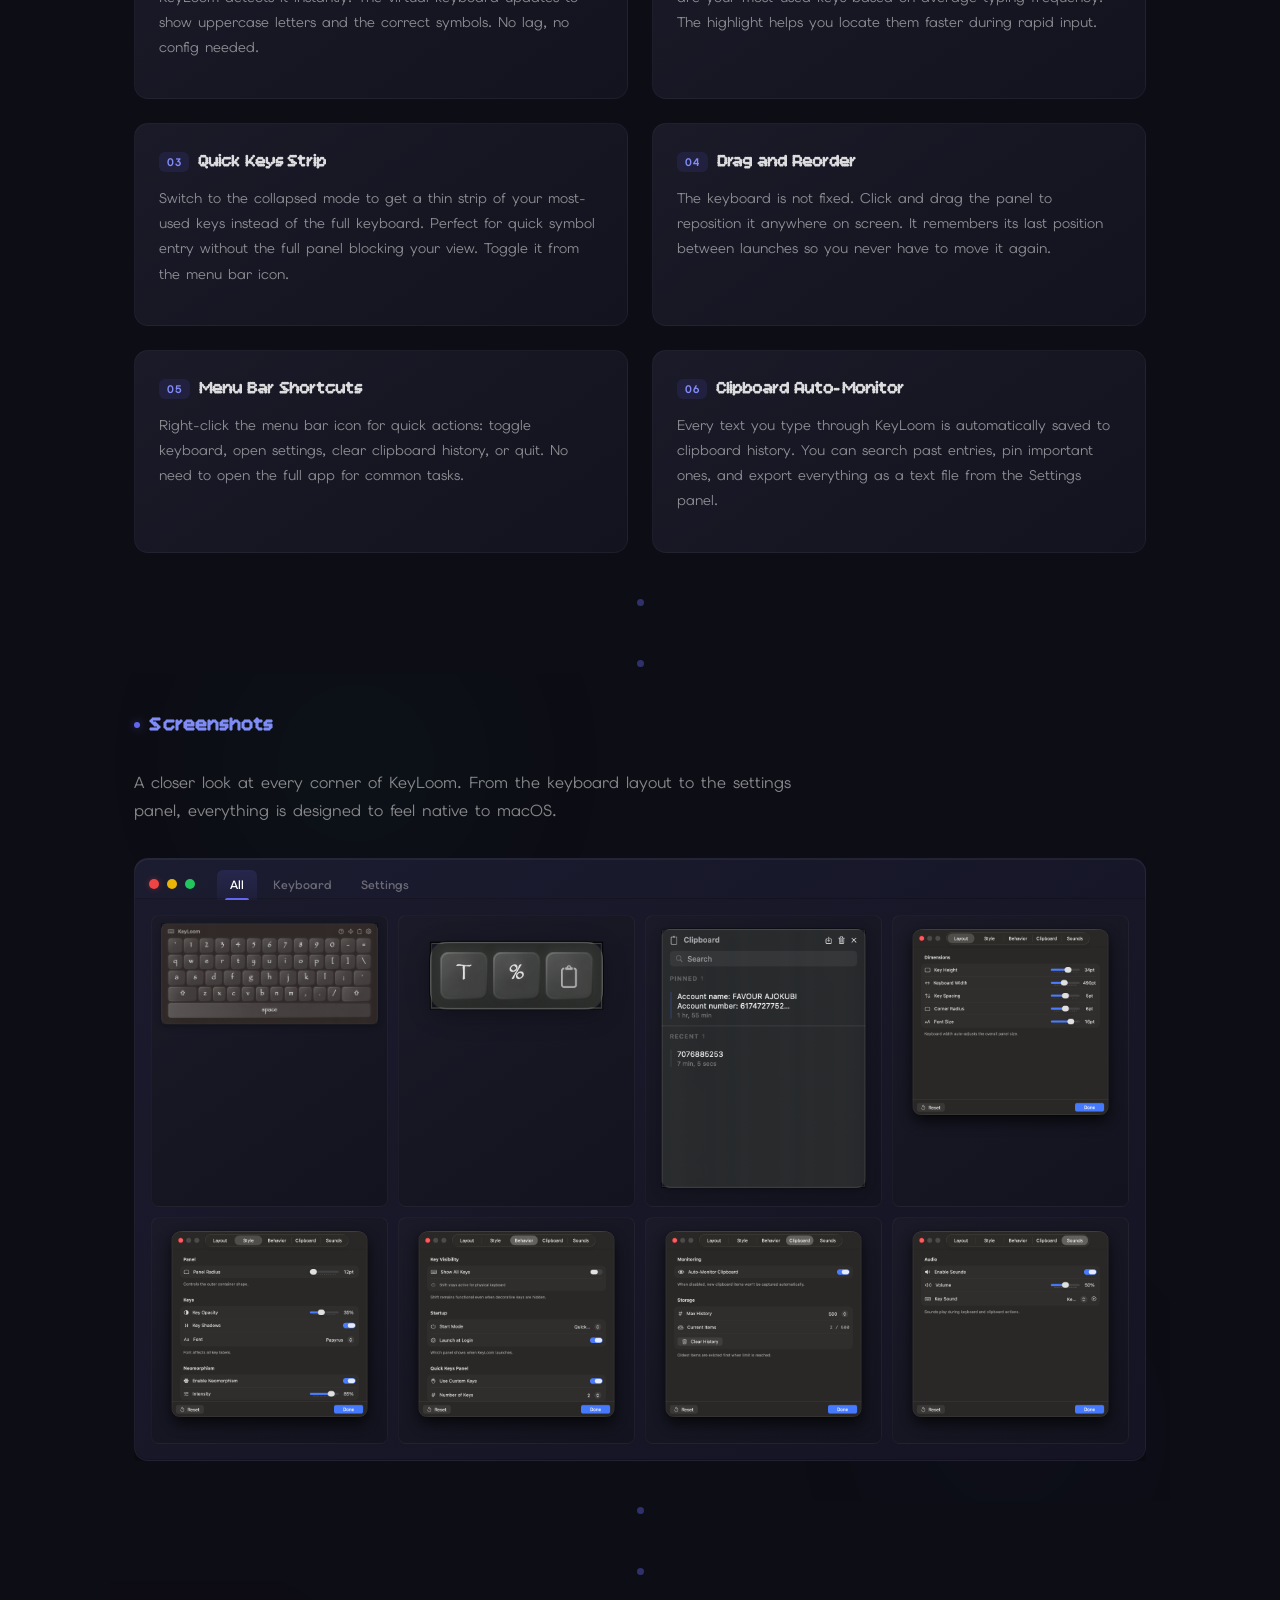
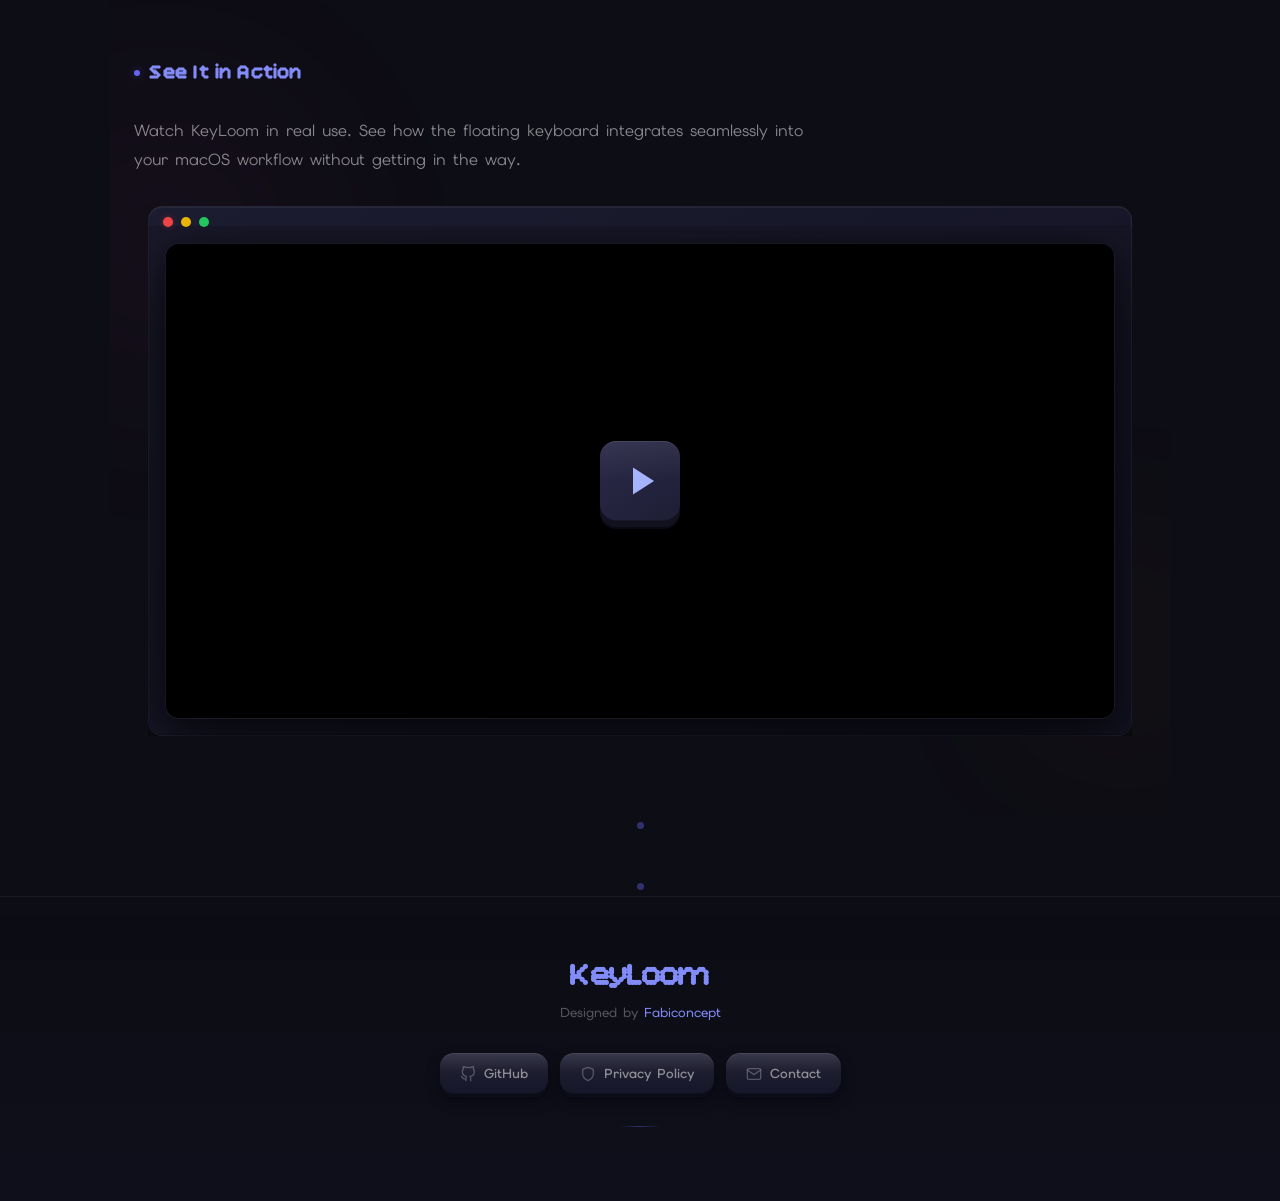
==== commit 7551afbf: "fix: capslock toggle logic - caps+shift inverts case for letters" ====
--- a/screenshots/index.html
+++ b/screenshots/index.html
@@ -286,8 +286,13 @@
     top: 8px; left: 16px;
     width: 5px; height: 5px;
     border-radius: 50%;
-    background: #4ade80;
+    background: var(--caps-indicator, #4ade80);
     box-shadow: 0 0 8px rgba(74,222,128,0.5), 0 0 20px rgba(74,222,128,0.2);
+    transition: background 0.2s, box-shadow 0.2s;
+  }
+  .kb-base.caps-on::before {
+    background: #f59e0b;
+    box-shadow: 0 0 8px rgba(245,158,11,0.5), 0 0 20px rgba(245,158,11,0.2);
   }
   .kb-row { display: flex; gap: 5px; margin-bottom: 5px; }
   .kb-row:last-child { margin-bottom: 0; }
@@ -2299,55 +2304,81 @@
 <script>
 (() => {
   const kbBase = document.getElementById('kb-base');
-  if (!kbBase) return;
+  const kb3d = document.getElementById('kb3d');
+  if (!kbBase && !kb3d) return;
   let heroShift = false;
   let heroCaps = false;
 
   function updateHeroKeys() {
+    if (!kbBase) return;
     kbBase.querySelectorAll('.k[data-char]').forEach(k => {
       const ch = k.getAttribute('data-char');
       const sh = k.getAttribute('data-shift');
       if (!sh) return;
       const isLetter = ch.length === 1 && /[a-z]/i.test(ch);
-      const showShift = heroShift || (heroCaps && isLetter);
+      const showShift = isLetter ? (heroCaps ? !heroShift : heroShift) : heroShift;
       k.textContent = showShift ? sh : ch;
     });
-  }
+    if (heroCaps) {
+      kbBase.style.setProperty('--caps-indicator', '#f59e0b');
+      kbBase.classList.add('caps-on');
+    } else {
+      kbBase.style.setProperty('--caps-indicator', '#4ade80');
+      kbBase.classList.remove('caps-on');
+    }
+  }
+
+  function update3DKeys() {
+    if (!kb3d) return;
+    kb3d.querySelectorAll('.kb3d-key[data-char]').forEach(k => {
+      const ch = k.getAttribute('data-char');
+      const sh = k.getAttribute('data-shift');
+      if (!sh) return;
+      const span = k.querySelector('span');
+      const isLetter = ch.length === 1 && /[a-z]/i.test(ch);
+      const showShift = isLetter ? (heroCaps ? !heroShift : heroShift) : heroShift;
+      for (const node of k.childNodes) {
+        if (node.nodeType === 3) {
+          node.textContent = showShift ? sh : ch;
+          break;
+        }
+      }
+      if (span) span.textContent = showShift ? ch : sh;
+    });
+  }
+
+  function updateAllKeys() { updateHeroKeys(); update3DKeys(); }
 
   document.addEventListener('keydown', e => {
     if (e.code === 'ShiftLeft' || e.code === 'ShiftRight') {
-      if (!heroShift) { heroShift = true; updateHeroKeys(); }
+      if (!heroShift) { heroShift = true; updateAllKeys(); }
     }
     if (e.code === 'CapsLock') {
       heroCaps = !heroCaps;
-      heroShift = false;
-      updateHeroKeys();
+      updateAllKeys();
     }
   });
   document.addEventListener('keyup', e => {
     if (e.code === 'ShiftLeft' || e.code === 'ShiftRight') {
       heroShift = false;
-      updateHeroKeys();
+      updateAllKeys();
     }
   });
 
-  kbBase.querySelectorAll('.hero-shift-btn').forEach(btn => {
-    btn.addEventListener('click', () => { heroShift = !heroShift; updateHeroKeys(); });
-  });
-  kbBase.querySelectorAll('.hero-caps-btn').forEach(btn => {
-    btn.addEventListener('click', () => { heroCaps = !heroCaps; heroShift = false; updateHeroKeys(); });
-  });
-  kbBase.querySelectorAll('.k[data-char]').forEach(k => {
-    k.addEventListener('click', () => {
-      const ch = k.getAttribute('data-char');
-      const sh = k.getAttribute('data-shift');
-      const isLetter = ch.length === 1 && /[a-z]/i.test(ch);
-      const showShift = heroShift || (heroCaps && isLetter);
-      if (showShift && sh) {
-        if (heroShift && !heroCaps) { heroShift = false; updateHeroKeys(); }
-      }
+  if (kbBase) {
+    kbBase.querySelectorAll('.hero-shift-btn').forEach(btn => {
+      btn.addEventListener('click', () => { heroShift = !heroShift; updateAllKeys(); });
     });
-  });
+    kbBase.querySelectorAll('.hero-caps-btn').forEach(btn => {
+      btn.addEventListener('click', () => { heroCaps = !heroCaps; updateAllKeys(); });
+    });
+  }
+  if (kb3d) {
+    const capsKey = kb3d.querySelector('[data-key="CapsLock"]');
+    if (capsKey) capsKey.addEventListener('click', () => { heroCaps = !heroCaps; updateAllKeys(); });
+    const shiftKeys = kb3d.querySelectorAll('[data-key="ShiftLeft"],[data-key="ShiftRight"]');
+    shiftKeys.forEach(btn => btn.addEventListener('click', () => { heroShift = !heroShift; updateAllKeys(); }));
+  }
 })();
 </script>
 
@@ -2425,67 +2456,67 @@
       <div class="kb3d-side-back"></div>
       <!-- Row 1: Number row -->
       <div class="kb3d-row">
-        <div class="kb3d-key kb3d-w15" data-key="Backquote"><div class="k-face k-top"></div><div class="k-face k-left"></div><div class="k-face k-right"></div><div class="k-face k-bottom"></div><div class="k-face k-back"></div>~<span>`</span></div>
-        <div class="kb3d-key" data-key="Digit1"><div class="k-face k-top"></div><div class="k-face k-left"></div><div class="k-face k-right"></div><div class="k-face k-bottom"></div><div class="k-face k-back"></div>!<span>1</span></div>
-        <div class="kb3d-key" data-key="Digit2"><div class="k-face k-top"></div><div class="k-face k-left"></div><div class="k-face k-right"></div><div class="k-face k-bottom"></div><div class="k-face k-back"></div>@<span>2</span></div>
-        <div class="kb3d-key" data-key="Digit3"><div class="k-face k-top"></div><div class="k-face k-left"></div><div class="k-face k-right"></div><div class="k-face k-bottom"></div><div class="k-face k-back"></div>#<span>3</span></div>
-        <div class="kb3d-key" data-key="Digit4"><div class="k-face k-top"></div><div class="k-face k-left"></div><div class="k-face k-right"></div><div class="k-face k-bottom"></div><div class="k-face k-back"></div>$<span>4</span></div>
-        <div class="kb3d-key" data-key="Digit5"><div class="k-face k-top"></div><div class="k-face k-left"></div><div class="k-face k-right"></div><div class="k-face k-bottom"></div><div class="k-face k-back"></div>%<span>5</span></div>
-        <div class="kb3d-key" data-key="Digit6"><div class="k-face k-top"></div><div class="k-face k-left"></div><div class="k-face k-right"></div><div class="k-face k-bottom"></div><div class="k-face k-back"></div>^<span>6</span></div>
-        <div class="kb3d-key" data-key="Digit7"><div class="k-face k-top"></div><div class="k-face k-left"></div><div class="k-face k-right"></div><div class="k-face k-bottom"></div><div class="k-face k-back"></div>&amp;<span>7</span></div>
-        <div class="kb3d-key" data-key="Digit8"><div class="k-face k-top"></div><div class="k-face k-left"></div><div class="k-face k-right"></div><div class="k-face k-bottom"></div><div class="k-face k-back"></div>*<span>8</span></div>
-        <div class="kb3d-key" data-key="Digit9"><div class="k-face k-top"></div><div class="k-face k-left"></div><div class="k-face k-right"></div><div class="k-face k-bottom"></div><div class="k-face k-back"></div>(<span>9</span></div>
-        <div class="kb3d-key" data-key="Digit0"><div class="k-face k-top"></div><div class="k-face k-left"></div><div class="k-face k-right"></div><div class="k-face k-bottom"></div><div class="k-face k-back"></div>)<span>0</span></div>
-        <div class="kb3d-key" data-key="Minus"><div class="k-face k-top"></div><div class="k-face k-left"></div><div class="k-face k-right"></div><div class="k-face k-bottom"></div><div class="k-face k-back"></div>_<span>-</span></div>
-        <div class="kb3d-key" data-key="Equal"><div class="k-face k-top"></div><div class="k-face k-left"></div><div class="k-face k-right"></div><div class="k-face k-bottom"></div><div class="k-face k-back"></div>+<span>=</span></div>
+        <div class="kb3d-key kb3d-w15" data-key="Backquote" data-char="`" data-shift="~"><div class="k-face k-top"></div><div class="k-face k-left"></div><div class="k-face k-right"></div><div class="k-face k-bottom"></div><div class="k-face k-back"></div>`<span>~</span></div>
+        <div class="kb3d-key" data-key="Digit1" data-char="1" data-shift="!"><div class="k-face k-top"></div><div class="k-face k-left"></div><div class="k-face k-right"></div><div class="k-face k-bottom"></div><div class="k-face k-back"></div>1<span>!</span></div>
+        <div class="kb3d-key" data-key="Digit2" data-char="2" data-shift="@"><div class="k-face k-top"></div><div class="k-face k-left"></div><div class="k-face k-right"></div><div class="k-face k-bottom"></div><div class="k-face k-back"></div>2<span>@</span></div>
+        <div class="kb3d-key" data-key="Digit3" data-char="3" data-shift="#"><div class="k-face k-top"></div><div class="k-face k-left"></div><div class="k-face k-right"></div><div class="k-face k-bottom"></div><div class="k-face k-back"></div>3<span>#</span></div>
+        <div class="kb3d-key" data-key="Digit4" data-char="4" data-shift="$"><div class="k-face k-top"></div><div class="k-face k-left"></div><div class="k-face k-right"></div><div class="k-face k-bottom"></div><div class="k-face k-back"></div>4<span>$</span></div>
+        <div class="kb3d-key" data-key="Digit5" data-char="5" data-shift="%"><div class="k-face k-top"></div><div class="k-face k-left"></div><div class="k-face k-right"></div><div class="k-face k-bottom"></div><div class="k-face k-back"></div>5<span>%</span></div>
+        <div class="kb3d-key" data-key="Digit6" data-char="6" data-shift="^"><div class="k-face k-top"></div><div class="k-face k-left"></div><div class="k-face k-right"></div><div class="k-face k-bottom"></div><div class="k-face k-back"></div>6<span>^</span></div>
+        <div class="kb3d-key" data-key="Digit7" data-char="7" data-shift="&amp;"><div class="k-face k-top"></div><div class="k-face k-left"></div><div class="k-face k-right"></div><div class="k-face k-bottom"></div><div class="k-face k-back"></div>7<span>&amp;</span></div>
+        <div class="kb3d-key" data-key="Digit8" data-char="8" data-shift="*"><div class="k-face k-top"></div><div class="k-face k-left"></div><div class="k-face k-right"></div><div class="k-face k-bottom"></div><div class="k-face k-back"></div>8<span>*</span></div>
+        <div class="kb3d-key" data-key="Digit9" data-char="9" data-shift="("><div class="k-face k-top"></div><div class="k-face k-left"></div><div class="k-face k-right"></div><div class="k-face k-bottom"></div><div class="k-face k-back"></div>9<span>(</span></div>
+        <div class="kb3d-key" data-key="Digit0" data-char="0" data-shift=")"><div class="k-face k-top"></div><div class="k-face k-left"></div><div class="k-face k-right"></div><div class="k-face k-bottom"></div><div class="k-face k-back"></div>0<span>)</span></div>
+        <div class="kb3d-key" data-key="Minus" data-char="-" data-shift="_"><div class="k-face k-top"></div><div class="k-face k-left"></div><div class="k-face k-right"></div><div class="k-face k-bottom"></div><div class="k-face k-back"></div>-<span>_</span></div>
+        <div class="kb3d-key" data-key="Equal" data-char="=" data-shift="+"><div class="k-face k-top"></div><div class="k-face k-left"></div><div class="k-face k-right"></div><div class="k-face k-bottom"></div><div class="k-face k-back"></div>=<span>+</span></div>
         <div class="kb3d-key kb3d-w15 kb3d-fn" data-key="Backspace"><div class="k-face k-top"></div><div class="k-face k-left"></div><div class="k-face k-right"></div><div class="k-face k-bottom"></div><div class="k-face k-back"></div>&#9003;</div>
       </div>
       <!-- Row 2: QWERTY -->
       <div class="kb3d-row">
         <div class="kb3d-key kb3d-w15 kb3d-fn" data-key="Tab"><div class="k-face k-top"></div><div class="k-face k-left"></div><div class="k-face k-right"></div><div class="k-face k-bottom"></div><div class="k-face k-back"></div>&#8633;</div>
-        <div class="kb3d-key" data-key="KeyQ"><div class="k-face k-top"></div><div class="k-face k-left"></div><div class="k-face k-right"></div><div class="k-face k-bottom"></div><div class="k-face k-back"></div>Q</div>
-        <div class="kb3d-key" data-key="KeyW"><div class="k-face k-top"></div><div class="k-face k-left"></div><div class="k-face k-right"></div><div class="k-face k-bottom"></div><div class="k-face k-back"></div>W</div>
-        <div class="kb3d-key" data-key="KeyE"><div class="k-face k-top"></div><div class="k-face k-left"></div><div class="k-face k-right"></div><div class="k-face k-bottom"></div><div class="k-face k-back"></div>E</div>
-        <div class="kb3d-key" data-key="KeyR"><div class="k-face k-top"></div><div class="k-face k-left"></div><div class="k-face k-right"></div><div class="k-face k-bottom"></div><div class="k-face k-back"></div>R</div>
-        <div class="kb3d-key kb3d-broken" data-key="KeyT"><div class="k-face k-top"></div><div class="k-face k-left"></div><div class="k-face k-right"></div><div class="k-face k-bottom"></div><div class="k-face k-back"></div>T</div>
-        <div class="kb3d-key" data-key="KeyY"><div class="k-face k-top"></div><div class="k-face k-left"></div><div class="k-face k-right"></div><div class="k-face k-bottom"></div><div class="k-face k-back"></div>Y</div>
-        <div class="kb3d-key" data-key="KeyU"><div class="k-face k-top"></div><div class="k-face k-left"></div><div class="k-face k-right"></div><div class="k-face k-bottom"></div><div class="k-face k-back"></div>U</div>
-        <div class="kb3d-key" data-key="KeyI"><div class="k-face k-top"></div><div class="k-face k-left"></div><div class="k-face k-right"></div><div class="k-face k-bottom"></div><div class="k-face k-back"></div>I</div>
-        <div class="kb3d-key" data-key="KeyO"><div class="k-face k-top"></div><div class="k-face k-left"></div><div class="k-face k-right"></div><div class="k-face k-bottom"></div><div class="k-face k-back"></div>O</div>
-        <div class="kb3d-key" data-key="KeyP"><div class="k-face k-top"></div><div class="k-face k-left"></div><div class="k-face k-right"></div><div class="k-face k-bottom"></div><div class="k-face k-back"></div>P</div>
-        <div class="kb3d-key" data-key="BracketLeft"><div class="k-face k-top"></div><div class="k-face k-left"></div><div class="k-face k-right"></div><div class="k-face k-bottom"></div><div class="k-face k-back"></div>{<span>[</span></div>
-        <div class="kb3d-key" data-key="BracketRight"><div class="k-face k-top"></div><div class="k-face k-left"></div><div class="k-face k-right"></div><div class="k-face k-bottom"></div><div class="k-face k-back"></div>}<span>]</span></div>
-        <div class="kb3d-key kb3d-w15" data-key="Backslash"><div class="k-face k-top"></div><div class="k-face k-left"></div><div class="k-face k-right"></div><div class="k-face k-bottom"></div><div class="k-face k-back"></div>|<span>\</span></div>
+        <div class="kb3d-key" data-key="KeyQ" data-char="q" data-shift="Q"><div class="k-face k-top"></div><div class="k-face k-left"></div><div class="k-face k-right"></div><div class="k-face k-bottom"></div><div class="k-face k-back"></div>q<span>Q</span></div>
+        <div class="kb3d-key" data-key="KeyW" data-char="w" data-shift="W"><div class="k-face k-top"></div><div class="k-face k-left"></div><div class="k-face k-right"></div><div class="k-face k-bottom"></div><div class="k-face k-back"></div>w<span>W</span></div>
+        <div class="kb3d-key" data-key="KeyE" data-char="e" data-shift="E"><div class="k-face k-top"></div><div class="k-face k-left"></div><div class="k-face k-right"></div><div class="k-face k-bottom"></div><div class="k-face k-back"></div>e<span>E</span></div>
+        <div class="kb3d-key" data-key="KeyR" data-char="r" data-shift="R"><div class="k-face k-top"></div><div class="k-face k-left"></div><div class="k-face k-right"></div><div class="k-face k-bottom"></div><div class="k-face k-back"></div>r<span>R</span></div>
+        <div class="kb3d-key kb3d-broken" data-key="KeyT" data-char="t" data-shift="T"><div class="k-face k-top"></div><div class="k-face k-left"></div><div class="k-face k-right"></div><div class="k-face k-bottom"></div><div class="k-face k-back"></div>t<span>T</span></div>
+        <div class="kb3d-key" data-key="KeyY" data-char="y" data-shift="Y"><div class="k-face k-top"></div><div class="k-face k-left"></div><div class="k-face k-right"></div><div class="k-face k-bottom"></div><div class="k-face k-back"></div>y<span>Y</span></div>
+        <div class="kb3d-key" data-key="KeyU" data-char="u" data-shift="U"><div class="k-face k-top"></div><div class="k-face k-left"></div><div class="k-face k-right"></div><div class="k-face k-bottom"></div><div class="k-face k-back"></div>u<span>U</span></div>
+        <div class="kb3d-key" data-key="KeyI" data-char="i" data-shift="I"><div class="k-face k-top"></div><div class="k-face k-left"></div><div class="k-face k-right"></div><div class="k-face k-bottom"></div><div class="k-face k-back"></div>i<span>I</span></div>
+        <div class="kb3d-key" data-key="KeyO" data-char="o" data-shift="O"><div class="k-face k-top"></div><div class="k-face k-left"></div><div class="k-face k-right"></div><div class="k-face k-bottom"></div><div class="k-face k-back"></div>o<span>O</span></div>
+        <div class="kb3d-key" data-key="KeyP" data-char="p" data-shift="P"><div class="k-face k-top"></div><div class="k-face k-left"></div><div class="k-face k-right"></div><div class="k-face k-bottom"></div><div class="k-face k-back"></div>p<span>P</span></div>
+        <div class="kb3d-key" data-key="BracketLeft" data-char="[" data-shift="{"><div class="k-face k-top"></div><div class="k-face k-left"></div><div class="k-face k-right"></div><div class="k-face k-bottom"></div><div class="k-face k-back"></div>[<span>{</span></div>
+        <div class="kb3d-key" data-key="BracketRight" data-char="]" data-shift="}"><div class="k-face k-top"></div><div class="k-face k-left"></div><div class="k-face k-right"></div><div class="k-face k-bottom"></div><div class="k-face k-back"></div>]<span>}</span></div>
+        <div class="kb3d-key kb3d-w15" data-key="Backslash" data-char="\\" data-shift="|"><div class="k-face k-top"></div><div class="k-face k-left"></div><div class="k-face k-right"></div><div class="k-face k-bottom"></div><div class="k-face k-back"></div>\|</div>
       </div>
       <!-- Row 3: Home row -->
       <div class="kb3d-row">
         <div class="kb3d-key kb3d-w18 kb3d-fn" data-key="CapsLock"><div class="k-face k-top"></div><div class="k-face k-left"></div><div class="k-face k-right"></div><div class="k-face k-bottom"></div><div class="k-face k-back"></div>Caps</div>
-        <div class="kb3d-key" data-key="KeyA"><div class="k-face k-top"></div><div class="k-face k-left"></div><div class="k-face k-right"></div><div class="k-face k-bottom"></div><div class="k-face k-back"></div>A</div>
-        <div class="kb3d-key" data-key="KeyS"><div class="k-face k-top"></div><div class="k-face k-left"></div><div class="k-face k-right"></div><div class="k-face k-bottom"></div><div class="k-face k-back"></div>S</div>
-        <div class="kb3d-key" data-key="KeyD"><div class="k-face k-top"></div><div class="k-face k-left"></div><div class="k-face k-right"></div><div class="k-face k-bottom"></div><div class="k-face k-back"></div>D</div>
-        <div class="kb3d-key" data-key="KeyF"><div class="k-face k-top"></div><div class="k-face k-left"></div><div class="k-face k-right"></div><div class="k-face k-bottom"></div><div class="k-face k-back"></div>F</div>
-        <div class="kb3d-key" data-key="KeyG"><div class="k-face k-top"></div><div class="k-face k-left"></div><div class="k-face k-right"></div><div class="k-face k-bottom"></div><div class="k-face k-back"></div>G</div>
-        <div class="kb3d-key" data-key="KeyH"><div class="k-face k-top"></div><div class="k-face k-left"></div><div class="k-face k-right"></div><div class="k-face k-bottom"></div><div class="k-face k-back"></div>H</div>
-        <div class="kb3d-key" data-key="KeyJ"><div class="k-face k-top"></div><div class="k-face k-left"></div><div class="k-face k-right"></div><div class="k-face k-bottom"></div><div class="k-face k-back"></div>J</div>
-        <div class="kb3d-key" data-key="KeyK"><div class="k-face k-top"></div><div class="k-face k-left"></div><div class="k-face k-right"></div><div class="k-face k-bottom"></div><div class="k-face k-back"></div>K</div>
-        <div class="kb3d-key" data-key="KeyL"><div class="k-face k-top"></div><div class="k-face k-left"></div><div class="k-face k-right"></div><div class="k-face k-bottom"></div><div class="k-face k-back"></div>L</div>
-        <div class="kb3d-key" data-key="Semicolon"><div class="k-face k-top"></div><div class="k-face k-left"></div><div class="k-face k-right"></div><div class="k-face k-bottom"></div><div class="k-face k-back"></div>:<span>;</span></div>
-        <div class="kb3d-key" data-key="Quote"><div class="k-face k-top"></div><div class="k-face k-left"></div><div class="k-face k-right"></div><div class="k-face k-bottom"></div><div class="k-face k-back"></div>"<span>'</span></div>
+        <div class="kb3d-key" data-key="KeyA" data-char="a" data-shift="A"><div class="k-face k-top"></div><div class="k-face k-left"></div><div class="k-face k-right"></div><div class="k-face k-bottom"></div><div class="k-face k-back"></div>a<span>A</span></div>
+        <div class="kb3d-key" data-key="KeyS" data-char="s" data-shift="S"><div class="k-face k-top"></div><div class="k-face k-left"></div><div class="k-face k-right"></div><div class="k-face k-bottom"></div><div class="k-face k-back"></div>s<span>S</span></div>
+        <div class="kb3d-key" data-key="KeyD" data-char="d" data-shift="D"><div class="k-face k-top"></div><div class="k-face k-left"></div><div class="k-face k-right"></div><div class="k-face k-bottom"></div><div class="k-face k-back"></div>d<span>D</span></div>
+        <div class="kb3d-key" data-key="KeyF" data-char="f" data-shift="F"><div class="k-face k-top"></div><div class="k-face k-left"></div><div class="k-face k-right"></div><div class="k-face k-bottom"></div><div class="k-face k-back"></div>f<span>F</span></div>
+        <div class="kb3d-key" data-key="KeyG" data-char="g" data-shift="G"><div class="k-face k-top"></div><div class="k-face k-left"></div><div class="k-face k-right"></div><div class="k-face k-bottom"></div><div class="k-face k-back"></div>g<span>G</span></div>
+        <div class="kb3d-key" data-key="KeyH" data-char="h" data-shift="H"><div class="k-face k-top"></div><div class="k-face k-left"></div><div class="k-face k-right"></div><div class="k-face k-bottom"></div><div class="k-face k-back"></div>h<span>H</span></div>
+        <div class="kb3d-key" data-key="KeyJ" data-char="j" data-shift="J"><div class="k-face k-top"></div><div class="k-face k-left"></div><div class="k-face k-right"></div><div class="k-face k-bottom"></div><div class="k-face k-back"></div>j<span>J</span></div>
+        <div class="kb3d-key" data-key="KeyK" data-char="k" data-shift="K"><div class="k-face k-top"></div><div class="k-face k-left"></div><div class="k-face k-right"></div><div class="k-face k-bottom"></div><div class="k-face k-back"></div>k<span>K</span></div>
+        <div class="kb3d-key" data-key="KeyL" data-char="l" data-shift="L"><div class="k-face k-top"></div><div class="k-face k-left"></div><div class="k-face k-right"></div><div class="k-face k-bottom"></div><div class="k-face k-back"></div>l<span>L</span></div>
+        <div class="kb3d-key" data-key="Semicolon" data-char=";" data-shift=":"><div class="k-face k-top"></div><div class="k-face k-left"></div><div class="k-face k-right"></div><div class="k-face k-bottom"></div><div class="k-face k-back"></div>;:</div>
+        <div class="kb3d-key" data-key="Quote" data-char="'" data-shift="&quot;"><div class="k-face k-top"></div><div class="k-face k-left"></div><div class="k-face k-right"></div><div class="k-face k-bottom"></div><div class="k-face k-back"></div>'<span>"</span></div>
         <div class="kb3d-key kb3d-w18 kb3d-fn" data-key="Enter"><div class="k-face k-top"></div><div class="k-face k-left"></div><div class="k-face k-right"></div><div class="k-face k-bottom"></div><div class="k-face k-back"></div>Enter</div>
       </div>
       <!-- Row 4: Shift row -->
       <div class="kb3d-row">
         <div class="kb3d-key kb3d-w23 kb3d-fn" data-key="ShiftLeft"><div class="k-face k-top"></div><div class="k-face k-left"></div><div class="k-face k-right"></div><div class="k-face k-bottom"></div><div class="k-face k-back"></div>Shift</div>
-        <div class="kb3d-key" data-key="KeyZ"><div class="k-face k-top"></div><div class="k-face k-left"></div><div class="k-face k-right"></div><div class="k-face k-bottom"></div><div class="k-face k-back"></div>Z</div>
-        <div class="kb3d-key" data-key="KeyX"><div class="k-face k-top"></div><div class="k-face k-left"></div><div class="k-face k-right"></div><div class="k-face k-bottom"></div><div class="k-face k-back"></div>X</div>
-        <div class="kb3d-key" data-key="KeyC"><div class="k-face k-top"></div><div class="k-face k-left"></div><div class="k-face k-right"></div><div class="k-face k-bottom"></div><div class="k-face k-back"></div>C</div>
-        <div class="kb3d-key" data-key="KeyV"><div class="k-face k-top"></div><div class="k-face k-left"></div><div class="k-face k-right"></div><div class="k-face k-bottom"></div><div class="k-face k-back"></div>V</div>
-        <div class="kb3d-key kb3d-broken" data-key="KeyB"><div class="k-face k-top"></div><div class="k-face k-left"></div><div class="k-face k-right"></div><div class="k-face k-bottom"></div><div class="k-face k-back"></div>B</div>
-        <div class="kb3d-key" data-key="KeyN"><div class="k-face k-top"></div><div class="k-face k-left"></div><div class="k-face k-right"></div><div class="k-face k-bottom"></div><div class="k-face k-back"></div>N</div>
-        <div class="kb3d-key" data-key="KeyM"><div class="k-face k-top"></div><div class="k-face k-left"></div><div class="k-face k-right"></div><div class="k-face k-bottom"></div><div class="k-face k-back"></div>M</div>
-        <div class="kb3d-key" data-key="Comma"><div class="k-face k-top"></div><div class="k-face k-left"></div><div class="k-face k-right"></div><div class="k-face k-bottom"></div><div class="k-face k-back"></div>&lt;<span>,</span></div>
-        <div class="kb3d-key" data-key="Period"><div class="k-face k-top"></div><div class="k-face k-left"></div><div class="k-face k-right"></div><div class="k-face k-bottom"></div><div class="k-face k-back"></div>&gt;<span>.</span></div>
-        <div class="kb3d-key" data-key="Slash"><div class="k-face k-top"></div><div class="k-face k-left"></div><div class="k-face k-right"></div><div class="k-face k-bottom"></div><div class="k-face k-back"></div>?<span>/</span></div>
+        <div class="kb3d-key" data-key="KeyZ" data-char="z" data-shift="Z"><div class="k-face k-top"></div><div class="k-face k-left"></div><div class="k-face k-right"></div><div class="k-face k-bottom"></div><div class="k-face k-back"></div>z<span>Z</span></div>
+        <div class="kb3d-key" data-key="KeyX" data-char="x" data-shift="X"><div class="k-face k-top"></div><div class="k-face k-left"></div><div class="k-face k-right"></div><div class="k-face k-bottom"></div><div class="k-face k-back"></div>x<span>X</span></div>
+        <div class="kb3d-key" data-key="KeyC" data-char="c" data-shift="C"><div class="k-face k-top"></div><div class="k-face k-left"></div><div class="k-face k-right"></div><div class="k-face k-bottom"></div><div class="k-face k-back"></div>c<span>C</span></div>
+        <div class="kb3d-key" data-key="KeyV" data-char="v" data-shift="V"><div class="k-face k-top"></div><div class="k-face k-left"></div><div class="k-face k-right"></div><div class="k-face k-bottom"></div><div class="k-face k-back"></div>v<span>V</span></div>
+        <div class="kb3d-key kb3d-broken" data-key="KeyB" data-char="b" data-shift="B"><div class="k-face k-top"></div><div class="k-face k-left"></div><div class="k-face k-right"></div><div class="k-face k-bottom"></div><div class="k-face k-back"></div>b<span>B</span></div>
+        <div class="kb3d-key" data-key="KeyN" data-char="n" data-shift="N"><div class="k-face k-top"></div><div class="k-face k-left"></div><div class="k-face k-right"></div><div class="k-face k-bottom"></div><div class="k-face k-back"></div>n<span>N</span></div>
+        <div class="kb3d-key" data-key="KeyM" data-char="m" data-shift="M"><div class="k-face k-top"></div><div class="k-face k-left"></div><div class="k-face k-right"></div><div class="k-face k-bottom"></div><div class="k-face k-back"></div>m<span>M</span></div>
+        <div class="kb3d-key" data-key="Comma" data-char="," data-shift="&lt;"><div class="k-face k-top"></div><div class="k-face k-left"></div><div class="k-face k-right"></div><div class="k-face k-bottom"></div><div class="k-face k-back"></div>,<span>&lt;</span></div>
+        <div class="kb3d-key" data-key="Period" data-char="." data-shift="&gt;"><div class="k-face k-top"></div><div class="k-face k-left"></div><div class="k-face k-right"></div><div class="k-face k-bottom"></div><div class="k-face k-back"></div>.<span>&gt;</span></div>
+        <div class="kb3d-key" data-key="Slash" data-char="/" data-shift="?"><div class="k-face k-top"></div><div class="k-face k-left"></div><div class="k-face k-right"></div><div class="k-face k-bottom"></div><div class="k-face k-back"></div>/<span>?</span></div>
         <div class="kb3d-key kb3d-w23 kb3d-fn" data-key="ShiftRight"><div class="k-face k-top"></div><div class="k-face k-left"></div><div class="k-face k-right"></div><div class="k-face k-bottom"></div><div class="k-face k-back"></div>Shift</div>
       </div>
       <!-- Row 5: Space row -->
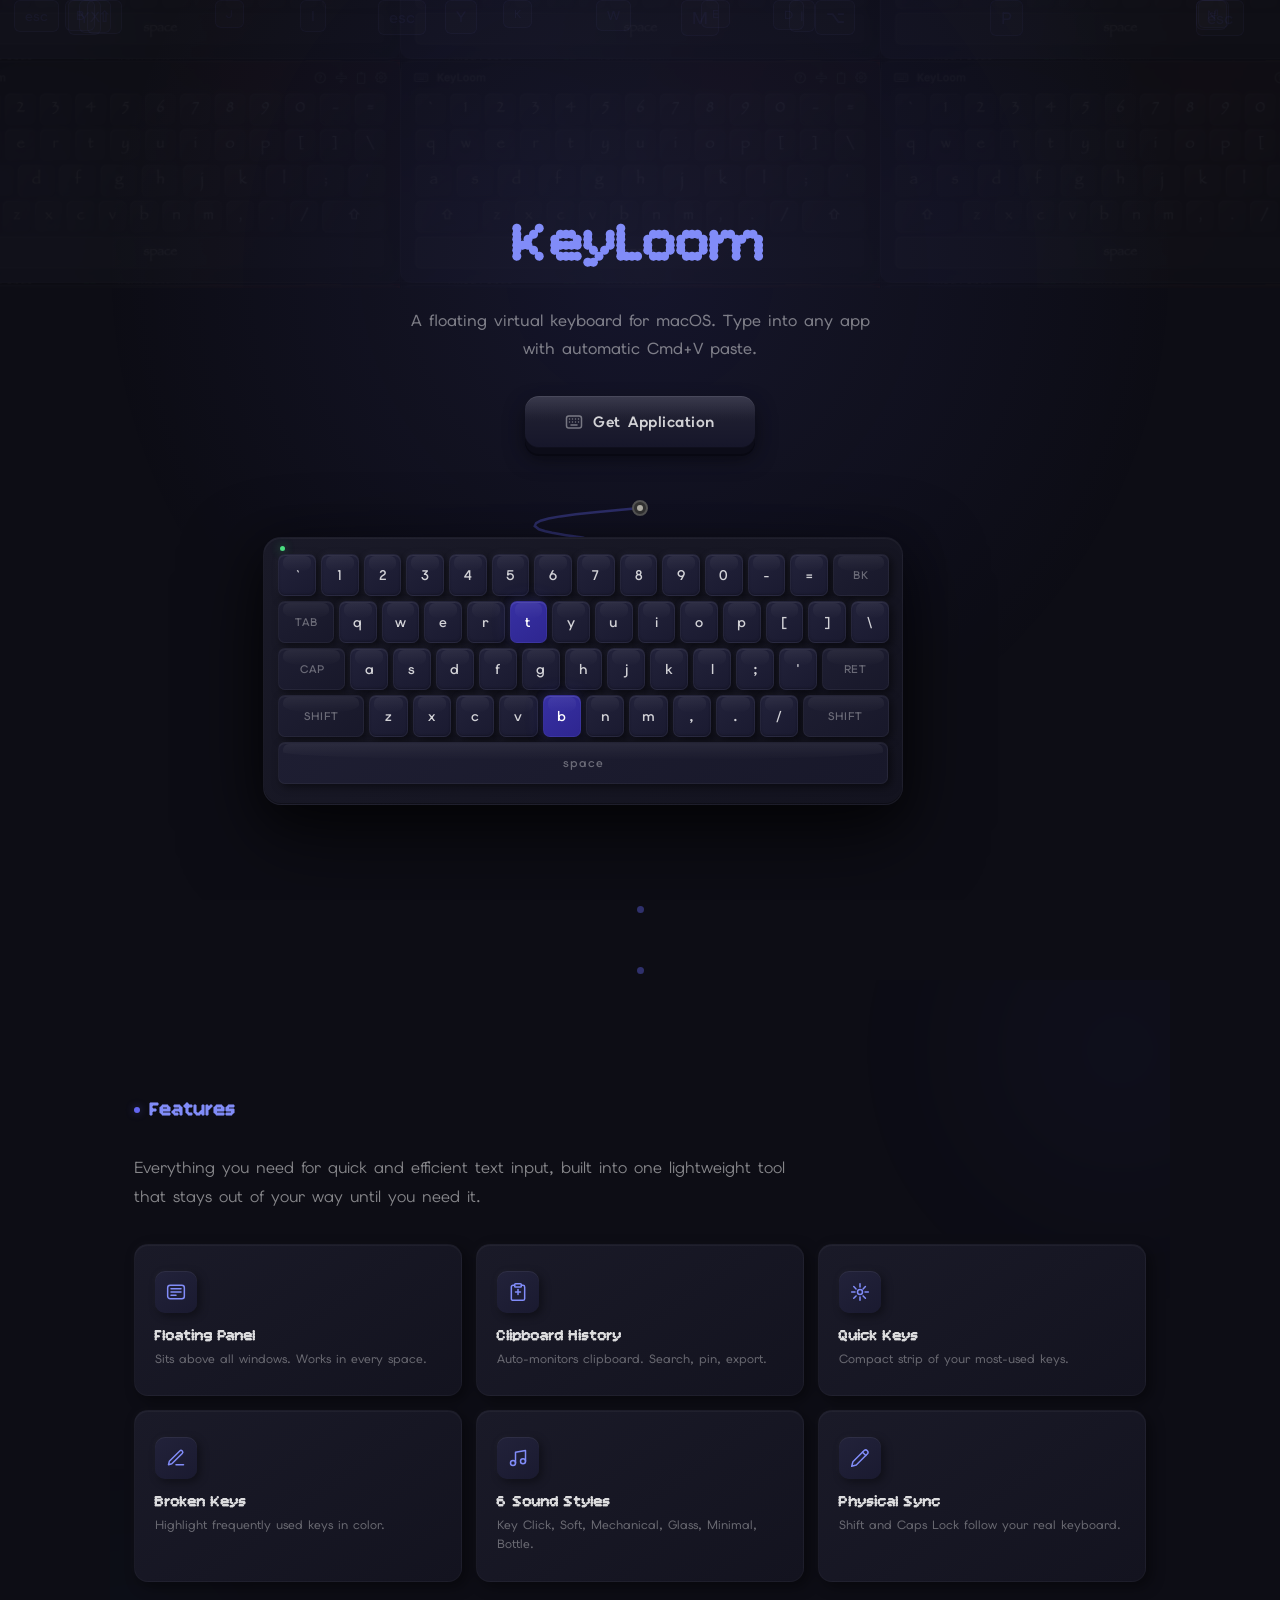
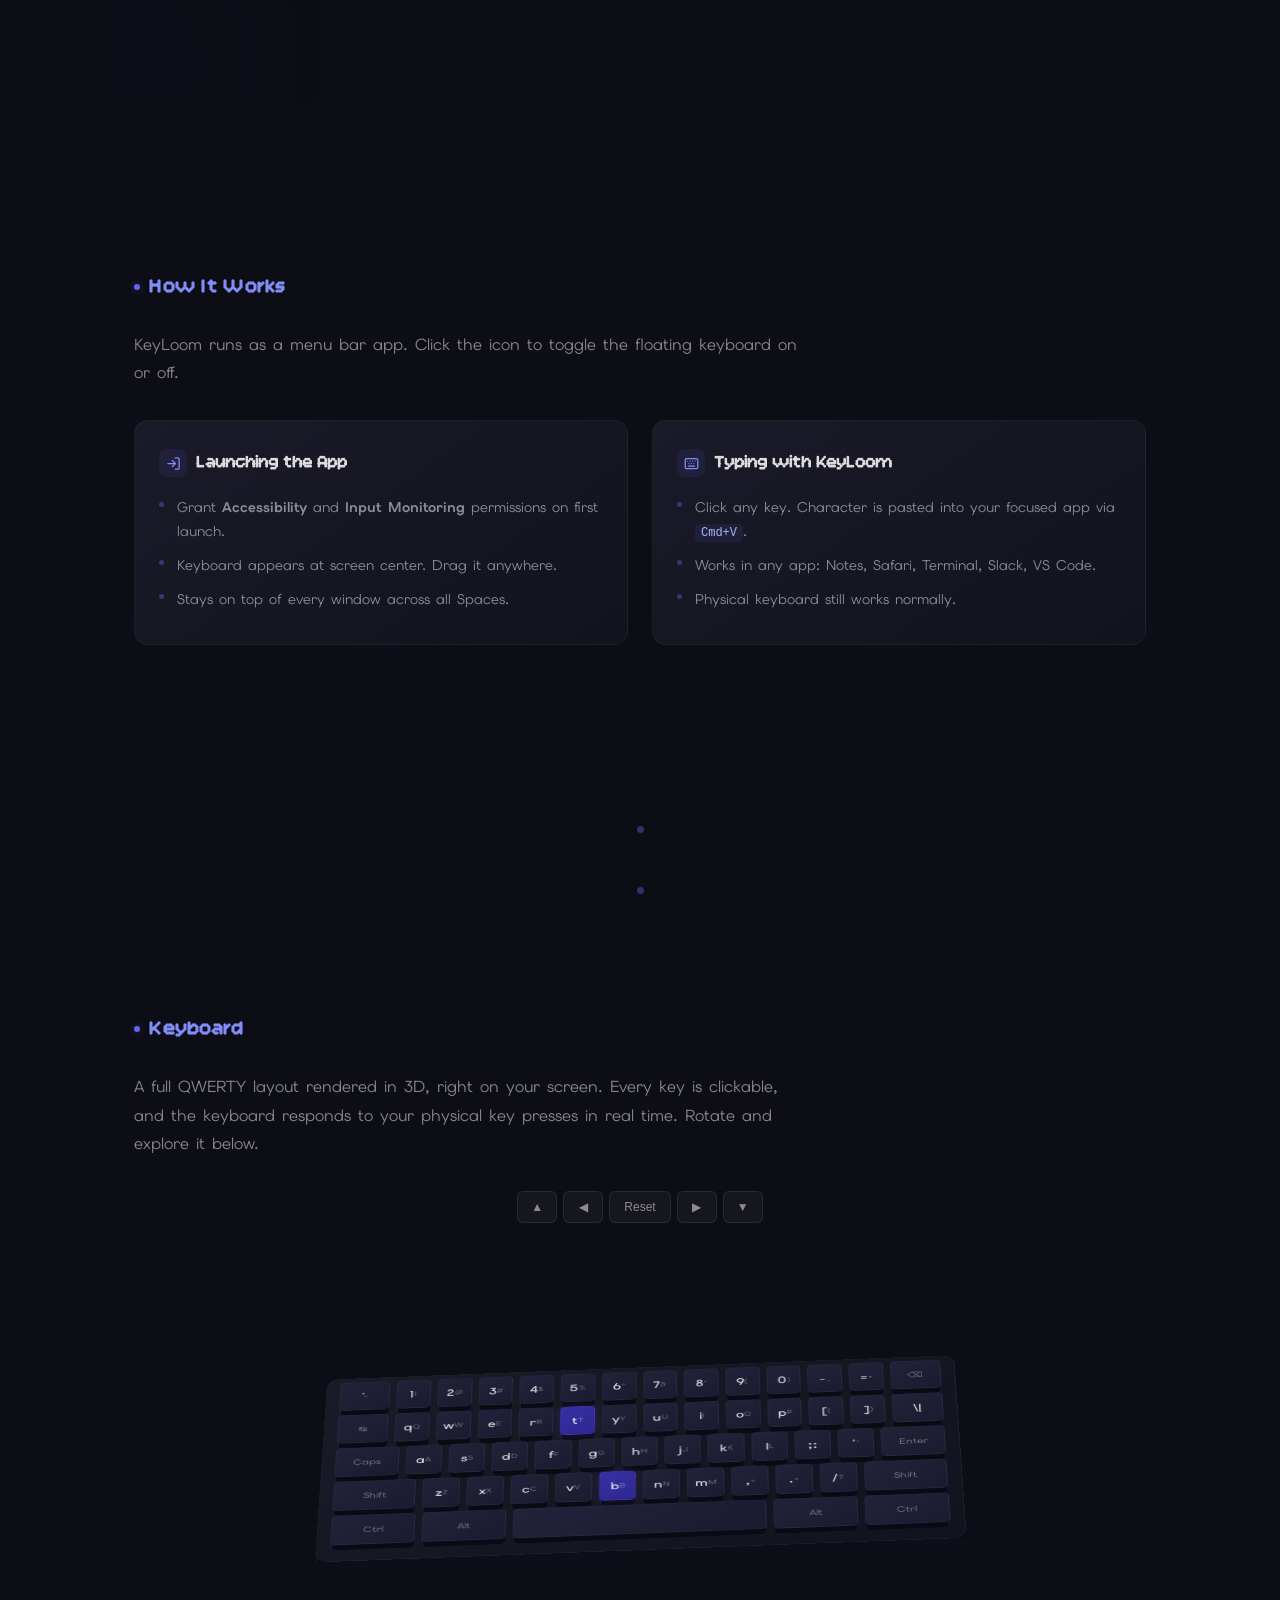
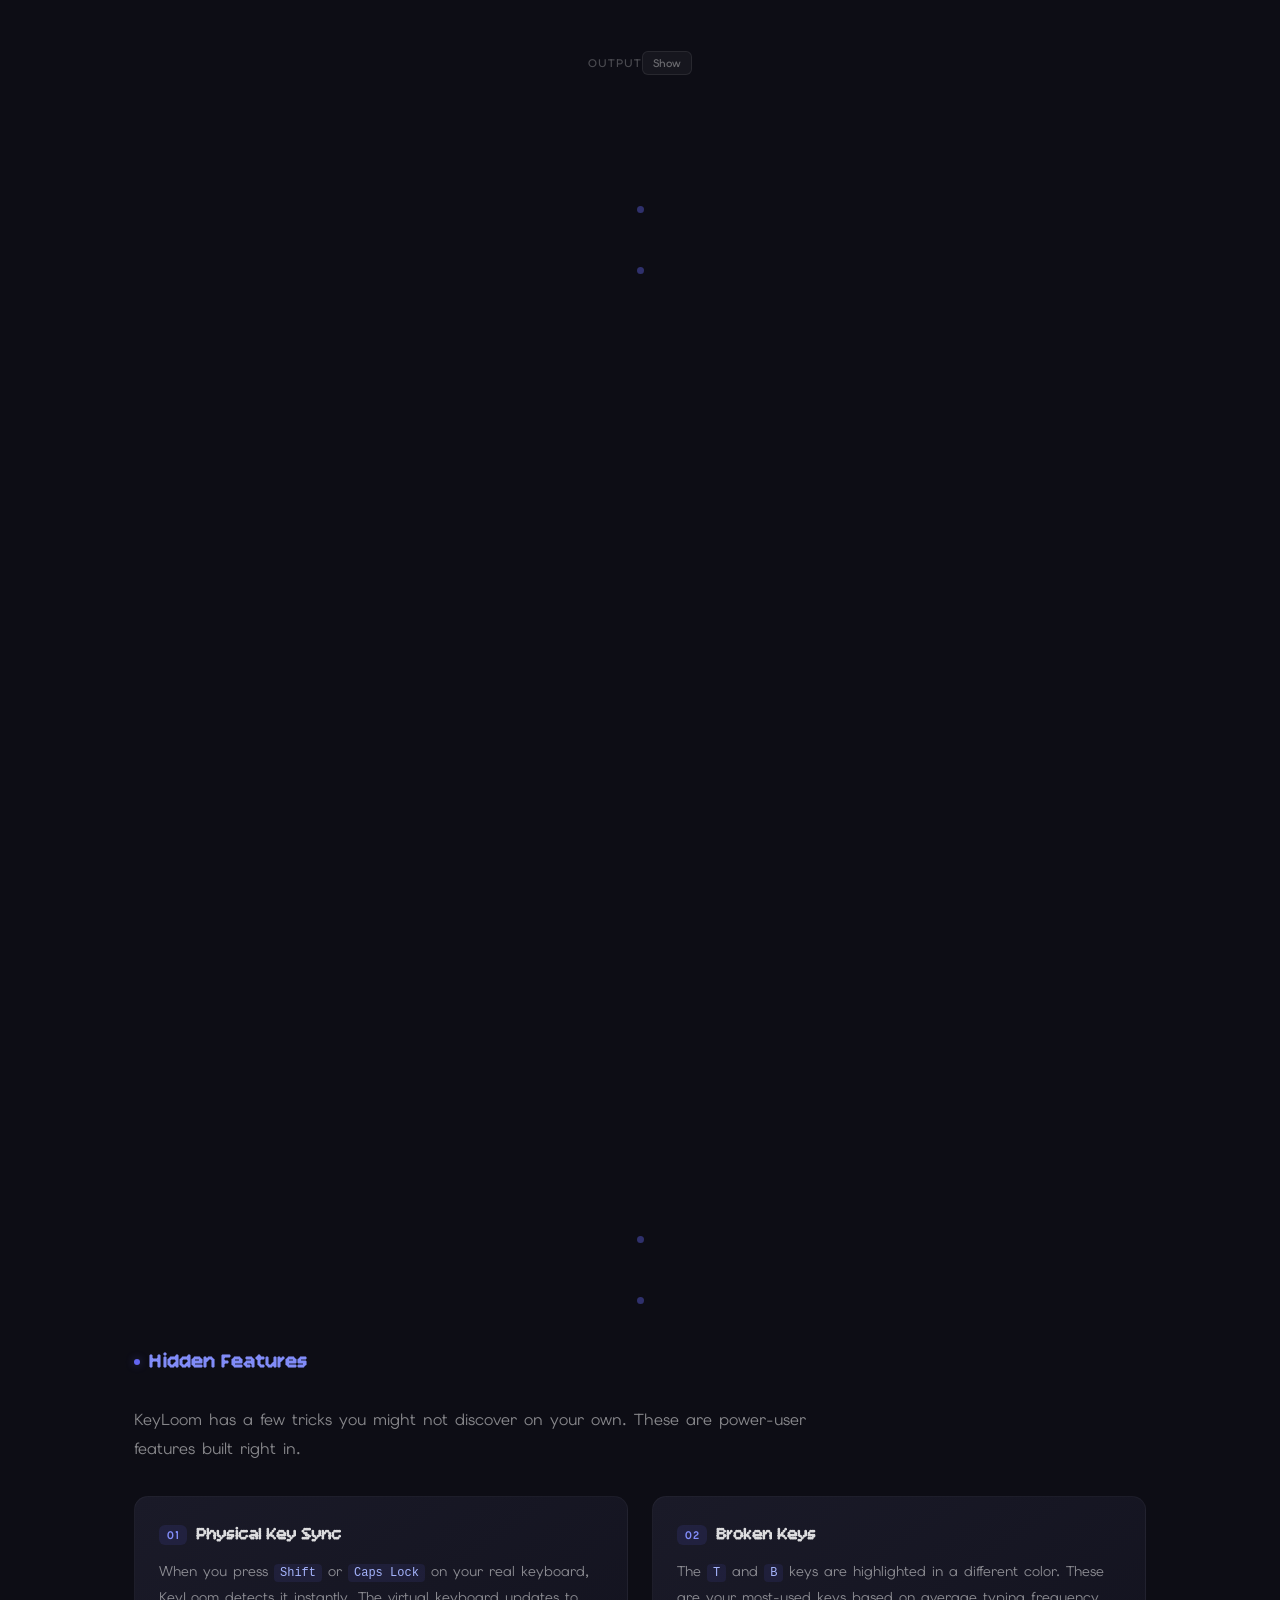
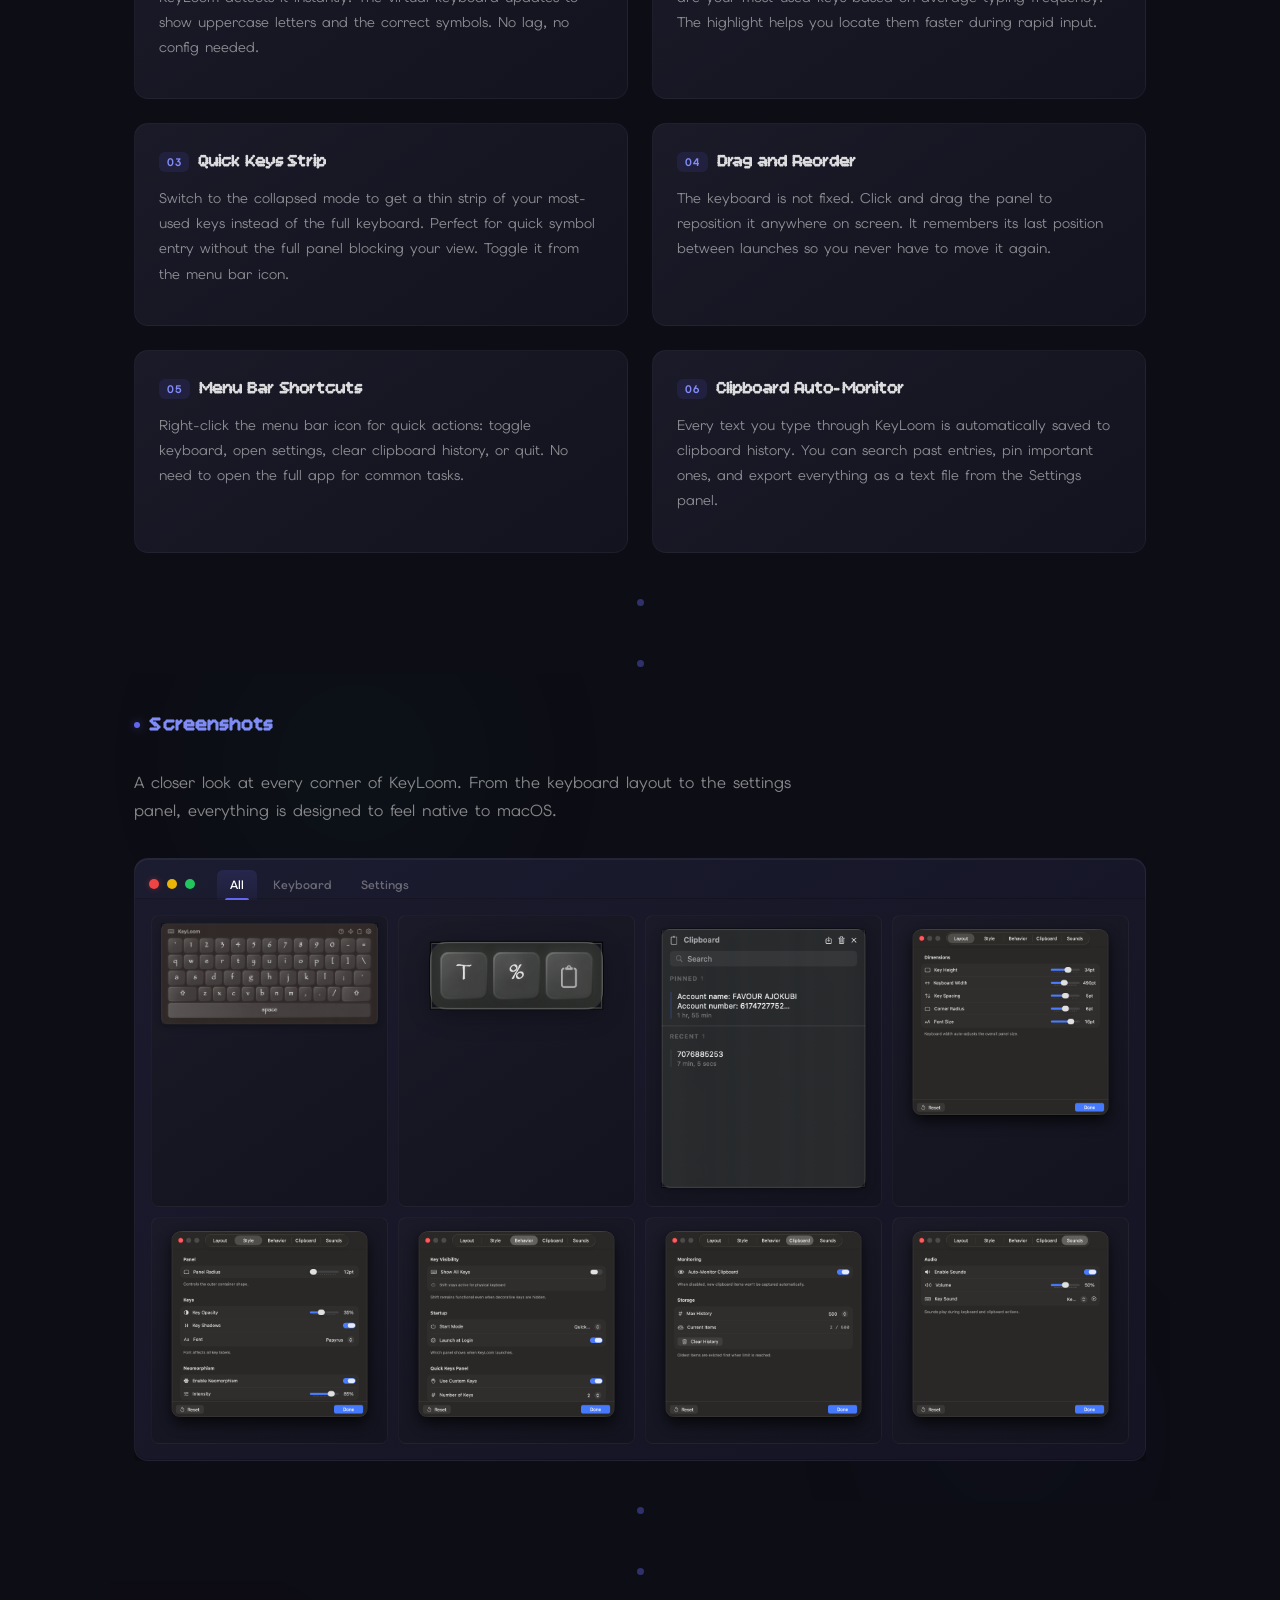
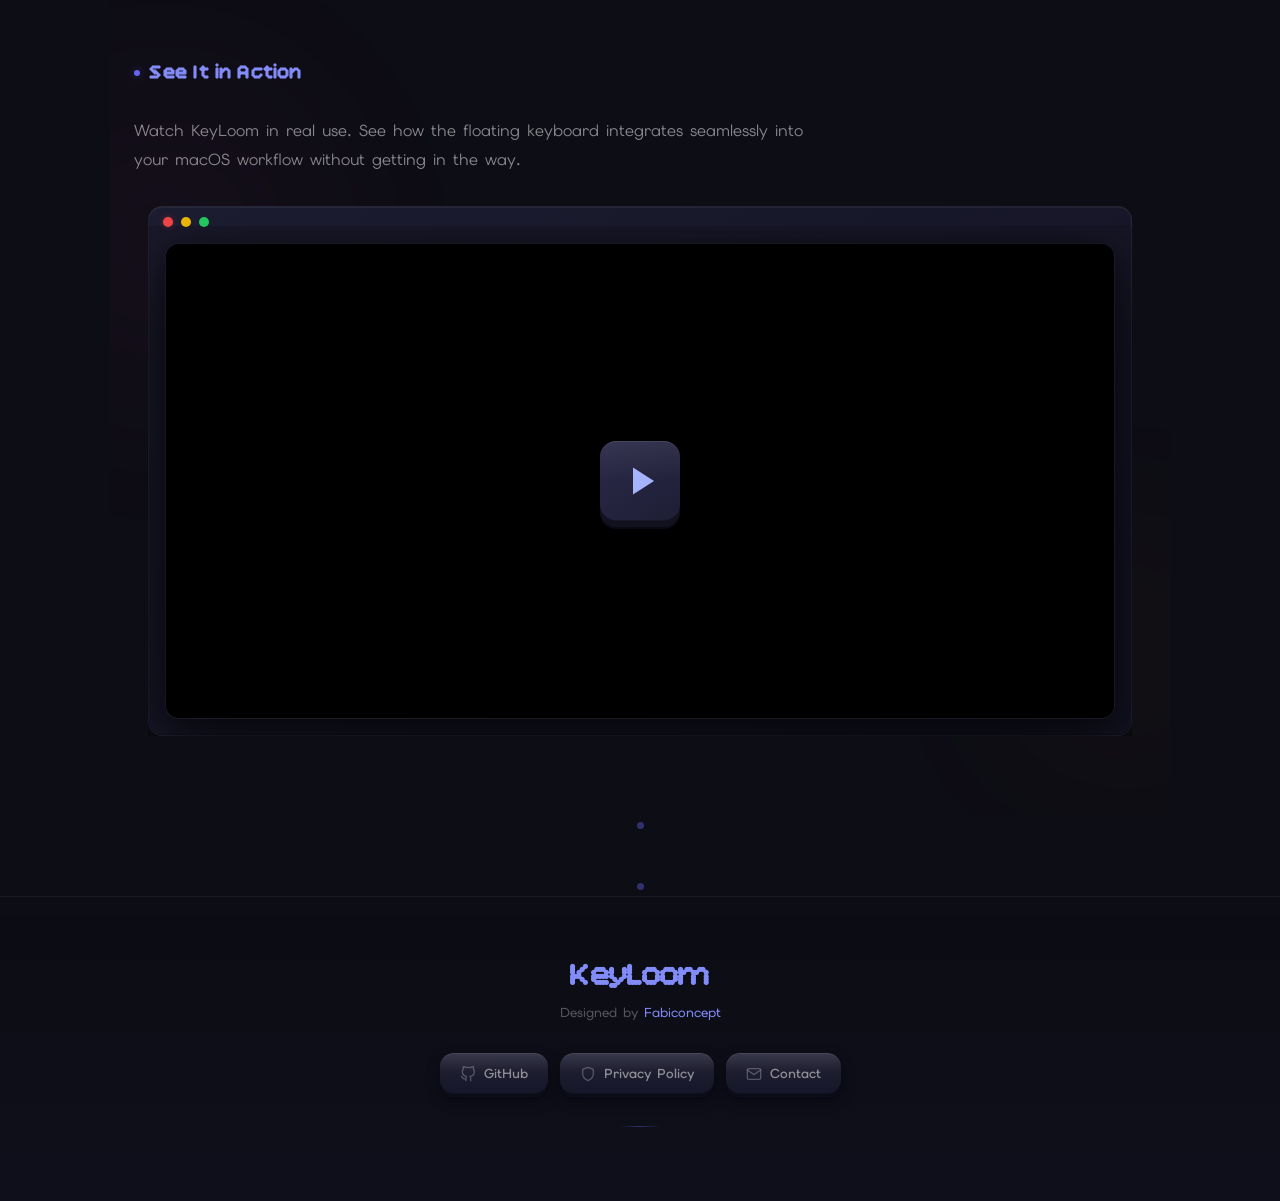
==== commit d33444e7: "fix: move keyboard script after 3D keyboard DOM element" ====
--- a/screenshots/index.html
+++ b/screenshots/index.html
@@ -2300,87 +2300,6 @@
     </div>
   </div>
 </div>
-
-<script>
-(() => {
-  const kbBase = document.getElementById('kb-base');
-  const kb3d = document.getElementById('kb3d');
-  if (!kbBase && !kb3d) return;
-  let heroShift = false;
-  let heroCaps = false;
-
-  function updateHeroKeys() {
-    if (!kbBase) return;
-    kbBase.querySelectorAll('.k[data-char]').forEach(k => {
-      const ch = k.getAttribute('data-char');
-      const sh = k.getAttribute('data-shift');
-      if (!sh) return;
-      const isLetter = ch.length === 1 && /[a-z]/i.test(ch);
-      const showShift = isLetter ? (heroCaps ? !heroShift : heroShift) : heroShift;
-      k.textContent = showShift ? sh : ch;
-    });
-    if (heroCaps) {
-      kbBase.style.setProperty('--caps-indicator', '#f59e0b');
-      kbBase.classList.add('caps-on');
-    } else {
-      kbBase.style.setProperty('--caps-indicator', '#4ade80');
-      kbBase.classList.remove('caps-on');
-    }
-  }
-
-  function update3DKeys() {
-    if (!kb3d) return;
-    kb3d.querySelectorAll('.kb3d-key[data-char]').forEach(k => {
-      const ch = k.getAttribute('data-char');
-      const sh = k.getAttribute('data-shift');
-      if (!sh) return;
-      const span = k.querySelector('span');
-      const isLetter = ch.length === 1 && /[a-z]/i.test(ch);
-      const showShift = isLetter ? (heroCaps ? !heroShift : heroShift) : heroShift;
-      for (const node of k.childNodes) {
-        if (node.nodeType === 3) {
-          node.textContent = showShift ? sh : ch;
-          break;
-        }
-      }
-      if (span) span.textContent = showShift ? ch : sh;
-    });
-  }
-
-  function updateAllKeys() { updateHeroKeys(); update3DKeys(); }
-
-  document.addEventListener('keydown', e => {
-    if (e.code === 'ShiftLeft' || e.code === 'ShiftRight') {
-      if (!heroShift) { heroShift = true; updateAllKeys(); }
-    }
-    if (e.code === 'CapsLock') {
-      heroCaps = !heroCaps;
-      updateAllKeys();
-    }
-  });
-  document.addEventListener('keyup', e => {
-    if (e.code === 'ShiftLeft' || e.code === 'ShiftRight') {
-      heroShift = false;
-      updateAllKeys();
-    }
-  });
-
-  if (kbBase) {
-    kbBase.querySelectorAll('.hero-shift-btn').forEach(btn => {
-      btn.addEventListener('click', () => { heroShift = !heroShift; updateAllKeys(); });
-    });
-    kbBase.querySelectorAll('.hero-caps-btn').forEach(btn => {
-      btn.addEventListener('click', () => { heroCaps = !heroCaps; updateAllKeys(); });
-    });
-  }
-  if (kb3d) {
-    const capsKey = kb3d.querySelector('[data-key="CapsLock"]');
-    if (capsKey) capsKey.addEventListener('click', () => { heroCaps = !heroCaps; updateAllKeys(); });
-    const shiftKeys = kb3d.querySelectorAll('[data-key="ShiftLeft"],[data-key="ShiftRight"]');
-    shiftKeys.forEach(btn => btn.addEventListener('click', () => { heroShift = !heroShift; updateAllKeys(); }));
-  }
-})();
-</script>
 
 <div class="wire-divider reveal">
   <svg class="rope-svg" viewBox="0 0 20 60" preserveAspectRatio="none">
@@ -2538,6 +2457,110 @@
   </div>
 </div>
 
+<script>
+(() => {
+  const kbBase = document.getElementById('kb-base');
+  const kb3d = document.getElementById('kb3d');
+  console.log('[KB-DEBUG] kbBase found:', !!kbBase, '| kb3d found:', !!kb3d);
+  if (!kbBase && !kb3d) return;
+  let heroShift = false;
+  let heroCaps = false;
+
+  function logState(source) {
+    console.log(`[KB-DEBUG] ${source} → heroShift: ${heroShift}, heroCaps: ${heroCaps}`);
+  }
+
+  function updateHeroKeys() {
+    if (!kbBase) return;
+    const keys = kbBase.querySelectorAll('.k[data-char]');
+    keys.forEach((k, i) => {
+      const ch = k.getAttribute('data-char');
+      const sh = k.getAttribute('data-shift');
+      if (!sh) return;
+      const isLetter = ch.length === 1 && /[a-z]/i.test(ch);
+      const showShift = isLetter ? (heroCaps ? !heroShift : heroShift) : heroShift;
+      const oldText = k.textContent;
+      const newText = showShift ? sh : ch;
+      if (oldText !== newText && i < 5) {
+        console.log(`[KB-DEBUG] hero key[${i}] '${ch}': isLetter=${isLetter}, showShift=${showShift}, '${oldText}' → '${newText}'`);
+      }
+      k.textContent = newText;
+    });
+    if (heroCaps) {
+      kbBase.classList.add('caps-on');
+    } else {
+      kbBase.classList.remove('caps-on');
+    }
+  }
+
+  function update3DKeys() {
+    if (!kb3d) return;
+    const keys = kb3d.querySelectorAll('.kb3d-key[data-char]');
+    keys.forEach((k, i) => {
+      const ch = k.getAttribute('data-char');
+      const sh = k.getAttribute('data-shift');
+      if (!sh) return;
+      const span = k.querySelector('span');
+      const isLetter = ch.length === 1 && /[a-z]/i.test(ch);
+      const showShift = isLetter ? (heroCaps ? !heroShift : heroShift) : heroShift;
+      let mainText = '';
+      for (const node of k.childNodes) {
+        if (node.nodeType === 3) { mainText = node.textContent; break; }
+      }
+      const newMain = showShift ? sh : ch;
+      const newSpan = showShift ? ch : sh;
+      if (mainText !== newMain && i < 5) {
+        console.log(`[KB-DEBUG] 3d key[${i}] '${ch}': isLetter=${isLetter}, showShift=${showShift}, main='${mainText}' → '${newMain}', span='${span?.textContent}' → '${newSpan}'`);
+      }
+      for (const node of k.childNodes) {
+        if (node.nodeType === 3) { node.textContent = newMain; break; }
+      }
+      if (span) span.textContent = newSpan;
+    });
+  }
+
+  function updateAllKeys() {
+    logState('updateAllKeys');
+    updateHeroKeys();
+    update3DKeys();
+  }
+
+  document.addEventListener('keydown', e => {
+    console.log(`[KB-DEBUG] keydown: code=${e.code}, key=${e.key}, shiftKey=${e.shiftKey}`);
+    if (e.code === 'ShiftLeft' || e.code === 'ShiftRight') {
+      if (!heroShift) { heroShift = true; updateAllKeys(); }
+    }
+    if (e.code === 'CapsLock') {
+      heroCaps = !heroCaps;
+      updateAllKeys();
+    }
+  });
+  document.addEventListener('keyup', e => {
+    console.log(`[KB-DEBUG] keyup: code=${e.code}, key=${e.key}, shiftKey=${e.shiftKey}`);
+    if (e.code === 'ShiftLeft' || e.code === 'ShiftRight') {
+      heroShift = false;
+      updateAllKeys();
+    }
+  });
+
+  if (kbBase) {
+    kbBase.querySelectorAll('.hero-shift-btn').forEach(btn => {
+      btn.addEventListener('click', () => { console.log('[KB-DEBUG] hero SHIFT click'); heroShift = !heroShift; updateAllKeys(); });
+    });
+    kbBase.querySelectorAll('.hero-caps-btn').forEach(btn => {
+      btn.addEventListener('click', () => { console.log('[KB-DEBUG] hero CAPS click'); heroCaps = !heroCaps; updateAllKeys(); });
+    });
+  }
+  if (kb3d) {
+    const capsKey = kb3d.querySelector('[data-key="CapsLock"]');
+    if (capsKey) capsKey.addEventListener('click', () => { console.log('[KB-DEBUG] 3d CAPS click'); heroCaps = !heroCaps; updateAllKeys(); });
+    const shiftKeys = kb3d.querySelectorAll('[data-key="ShiftLeft"],[data-key="ShiftRight"]');
+    shiftKeys.forEach(btn => btn.addEventListener('click', () => { console.log('[KB-DEBUG] 3d SHIFT click'); heroShift = !heroShift; updateAllKeys(); }));
+  }
+  console.log('[KB-DEBUG] Script initialized');
+})();
+</script>
+
 <div class="wire-divider reveal">
   <svg class="rope-svg" viewBox="0 0 20 60" preserveAspectRatio="none">
     <path class="wire-rope" d="M10,0 Q10,30 10,60"/>
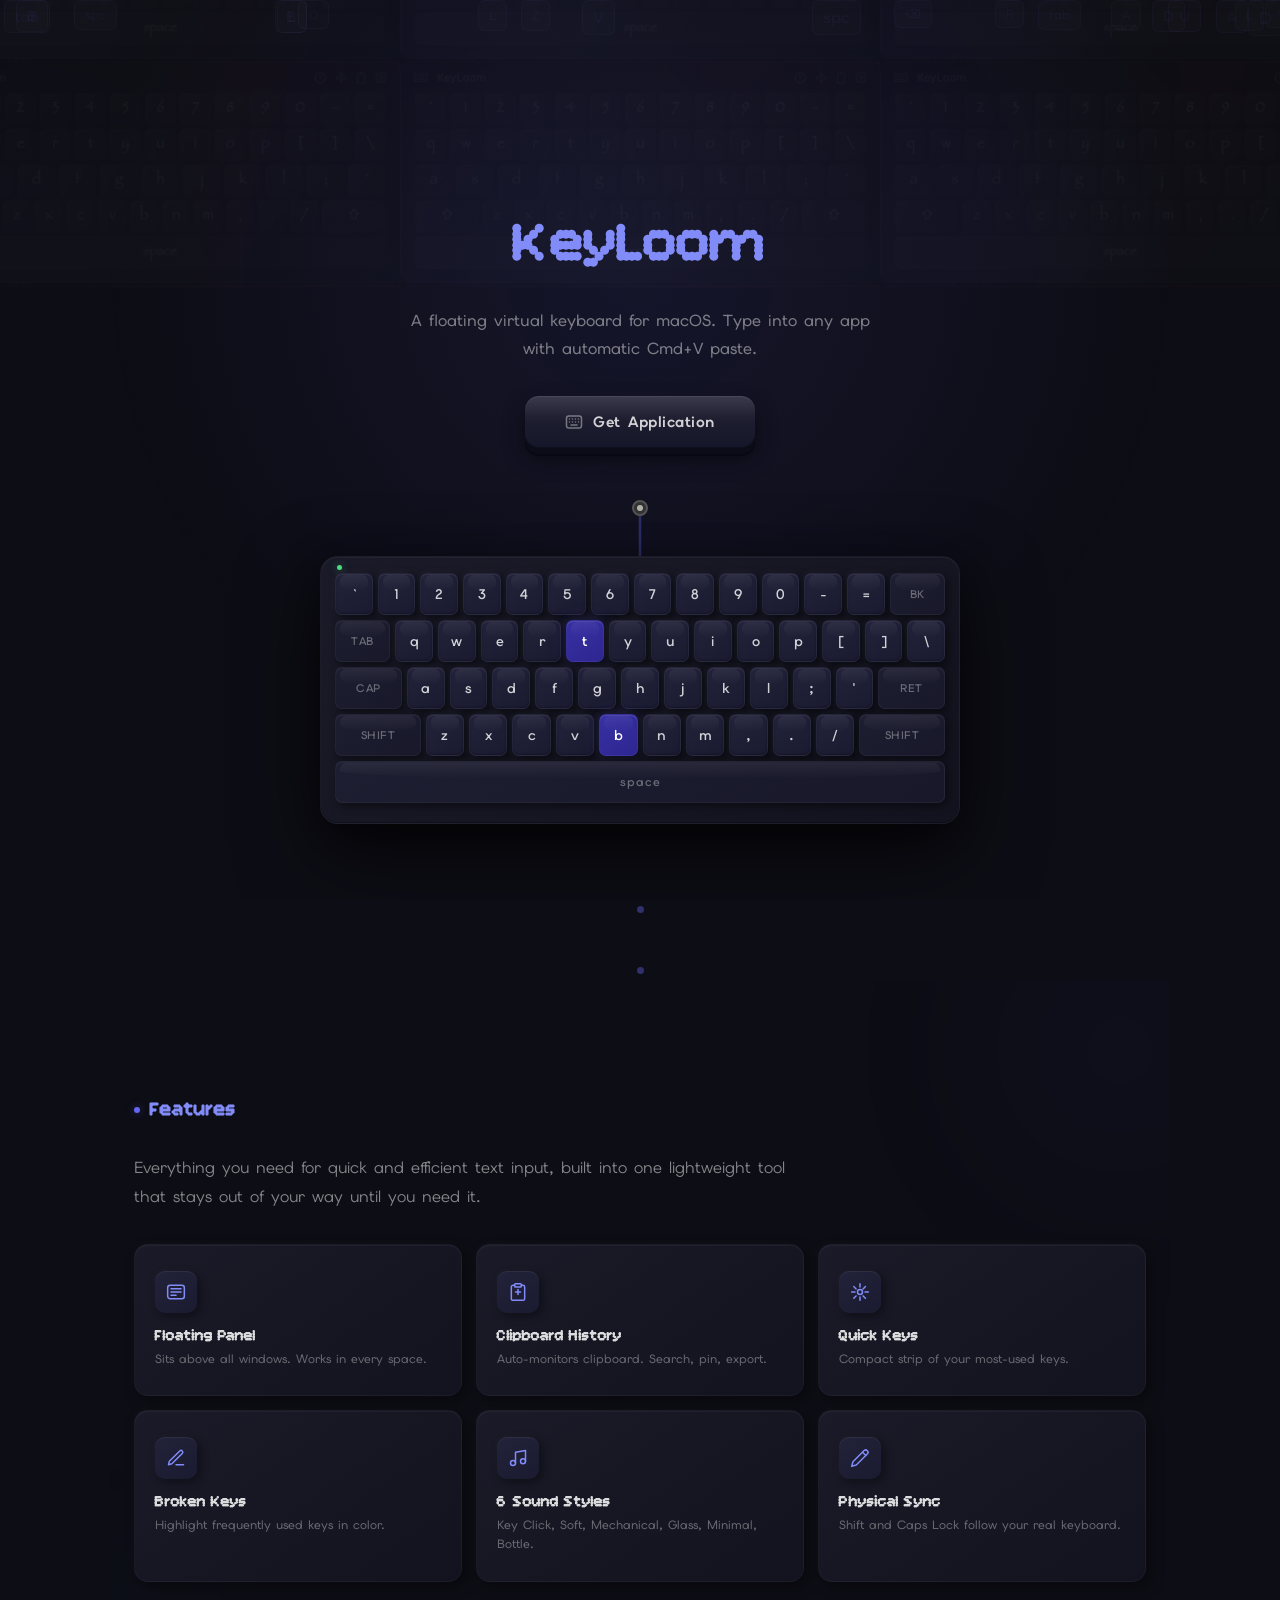
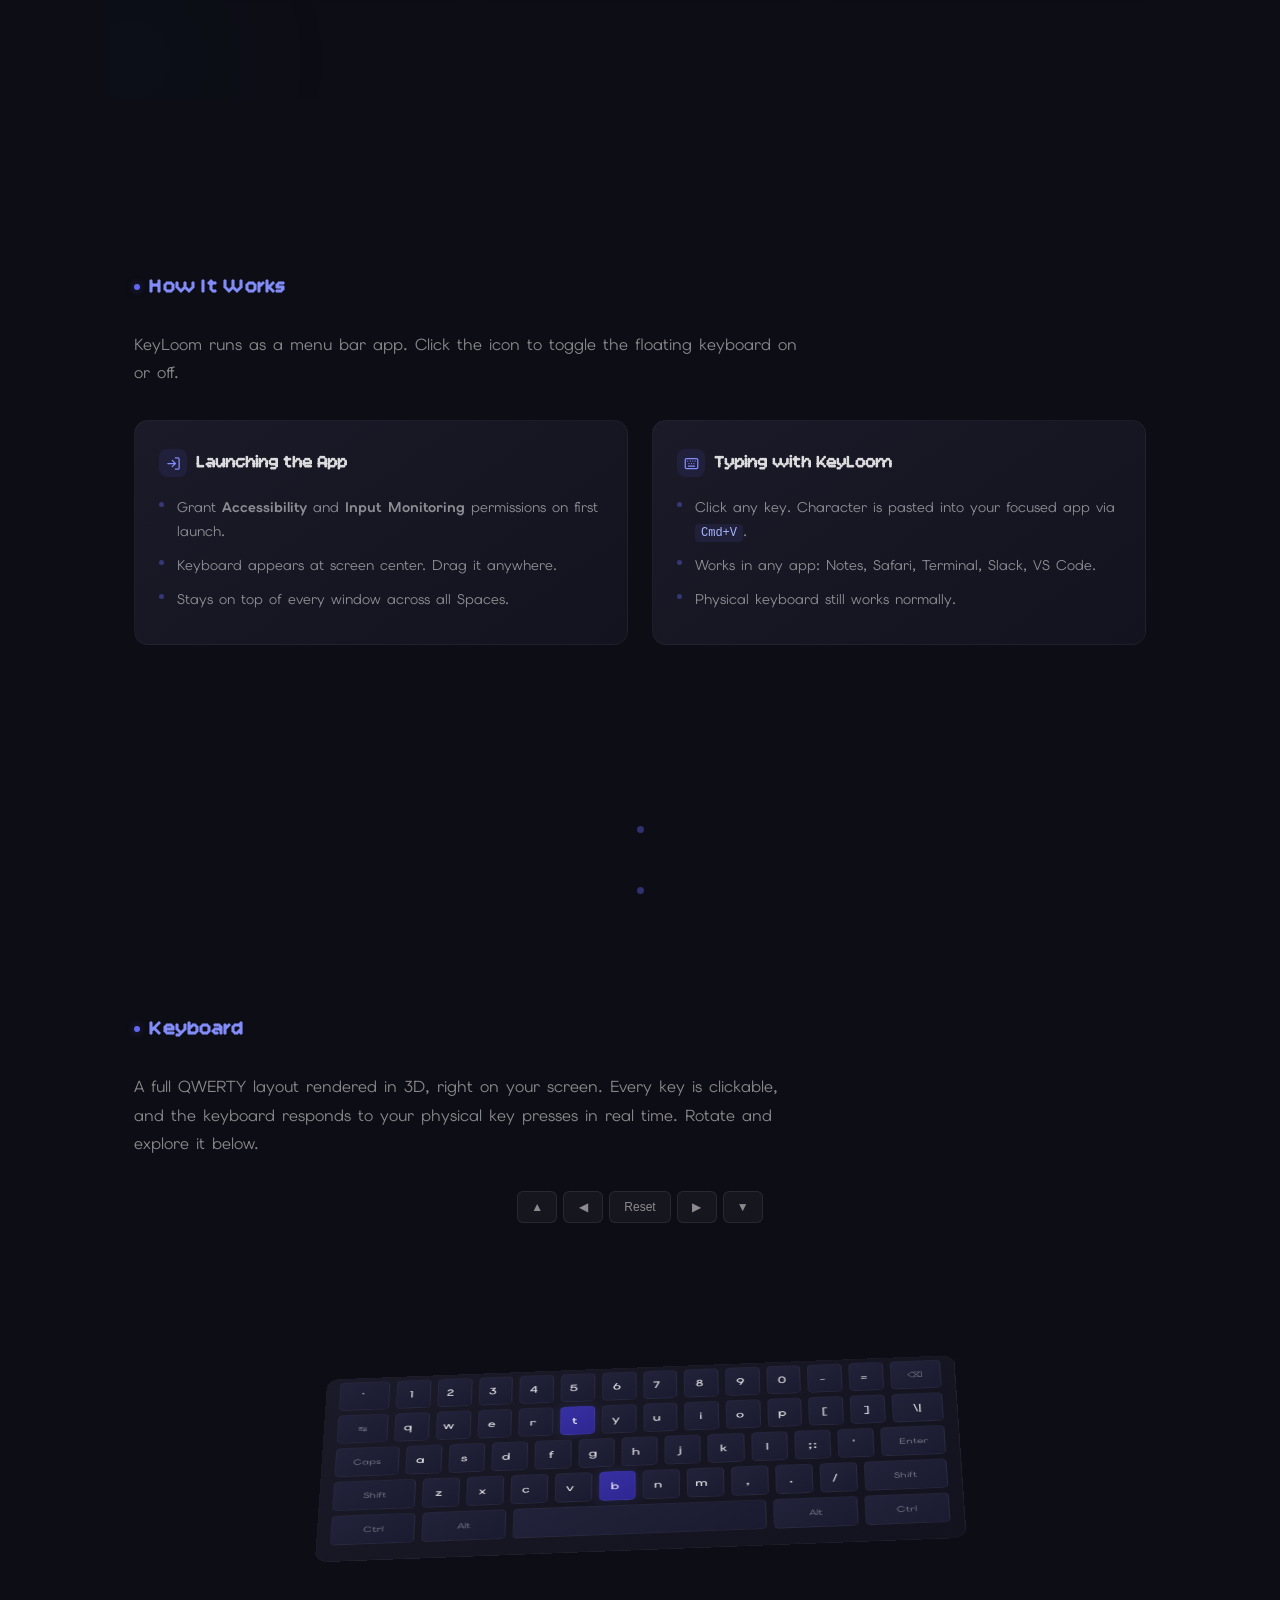
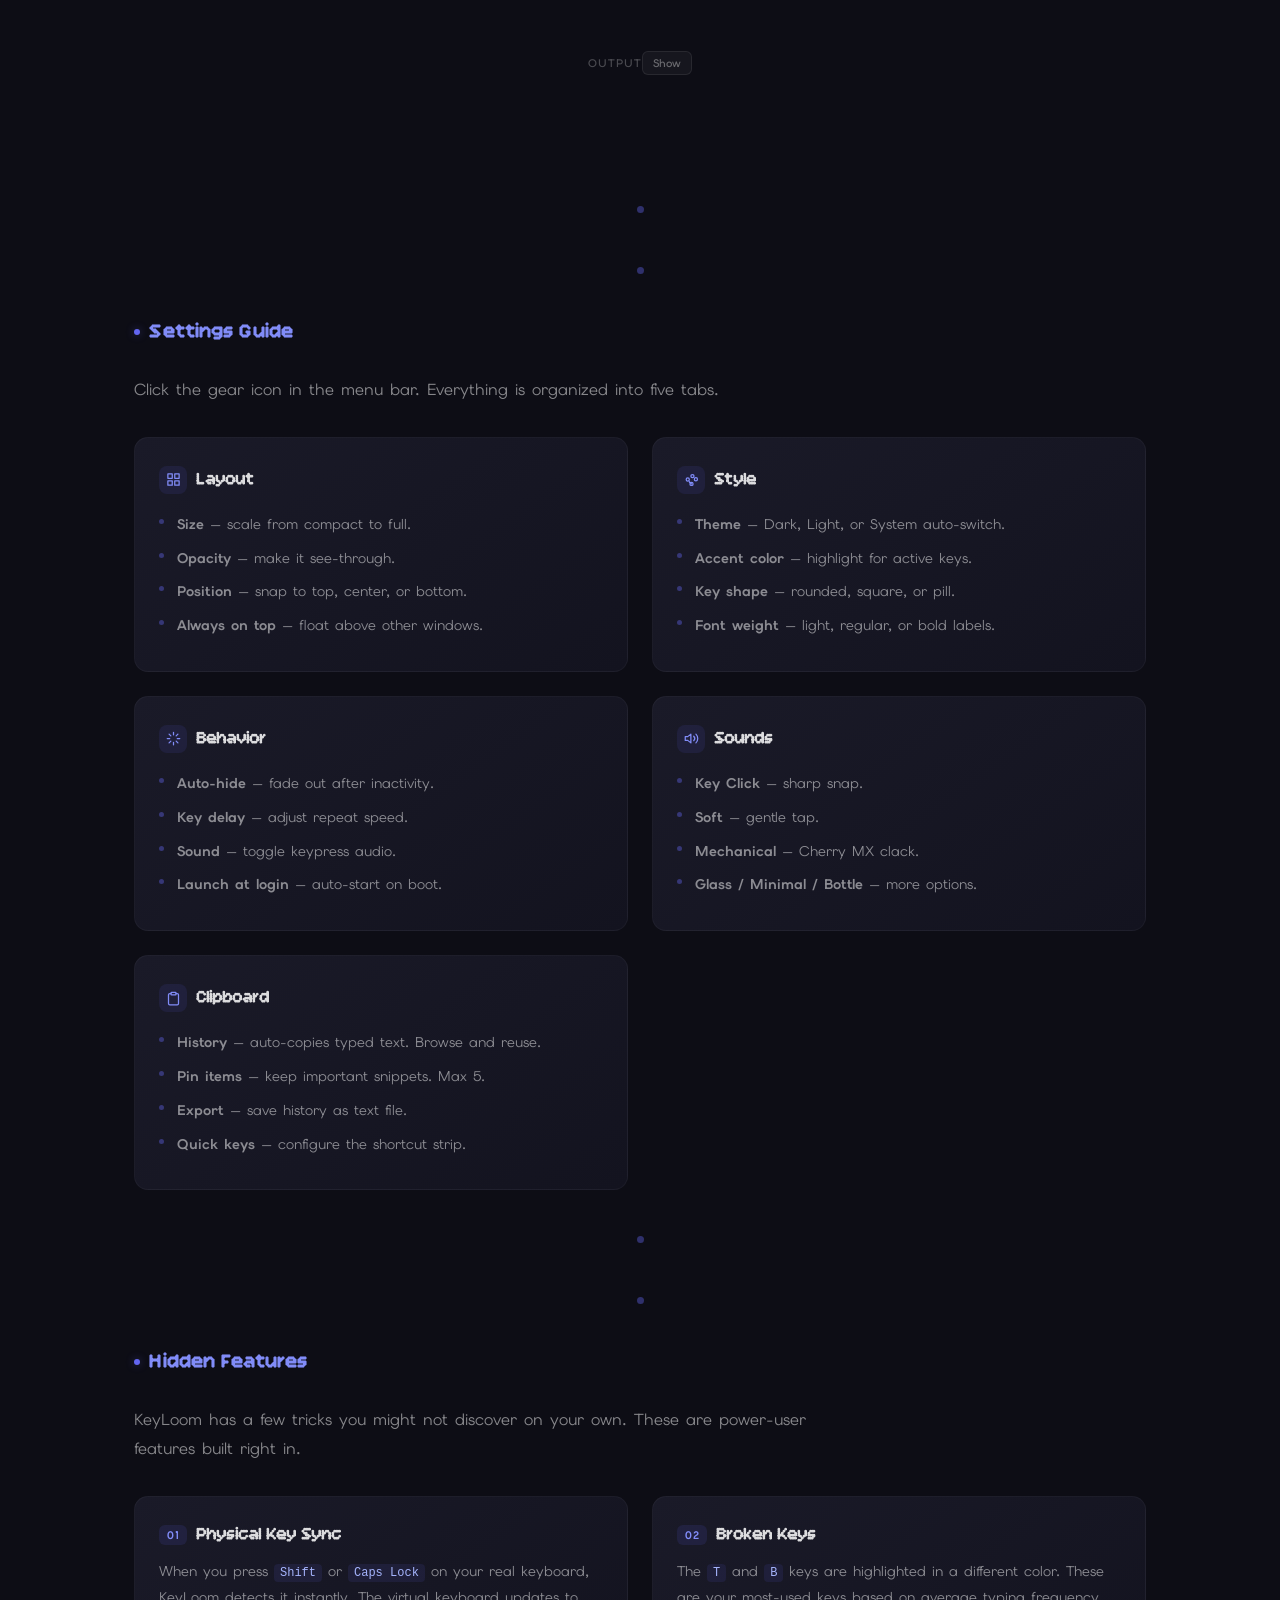
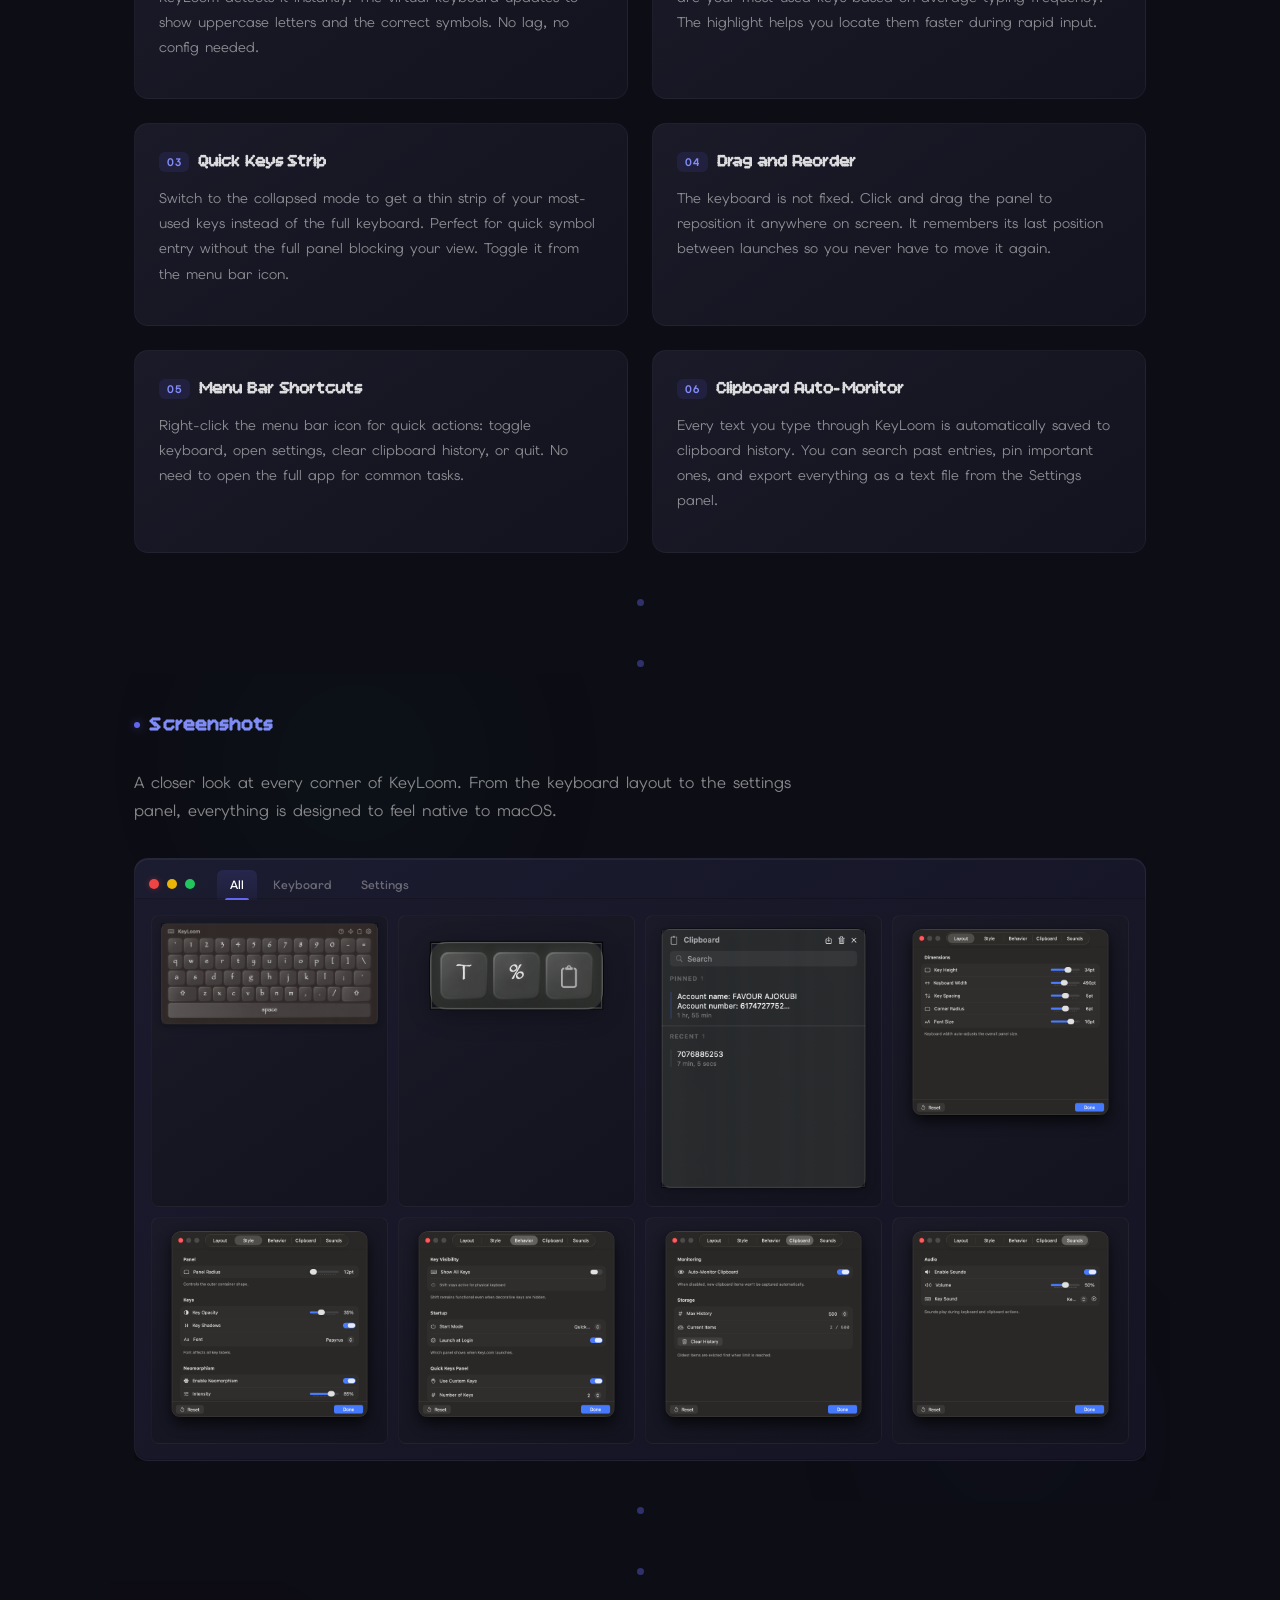
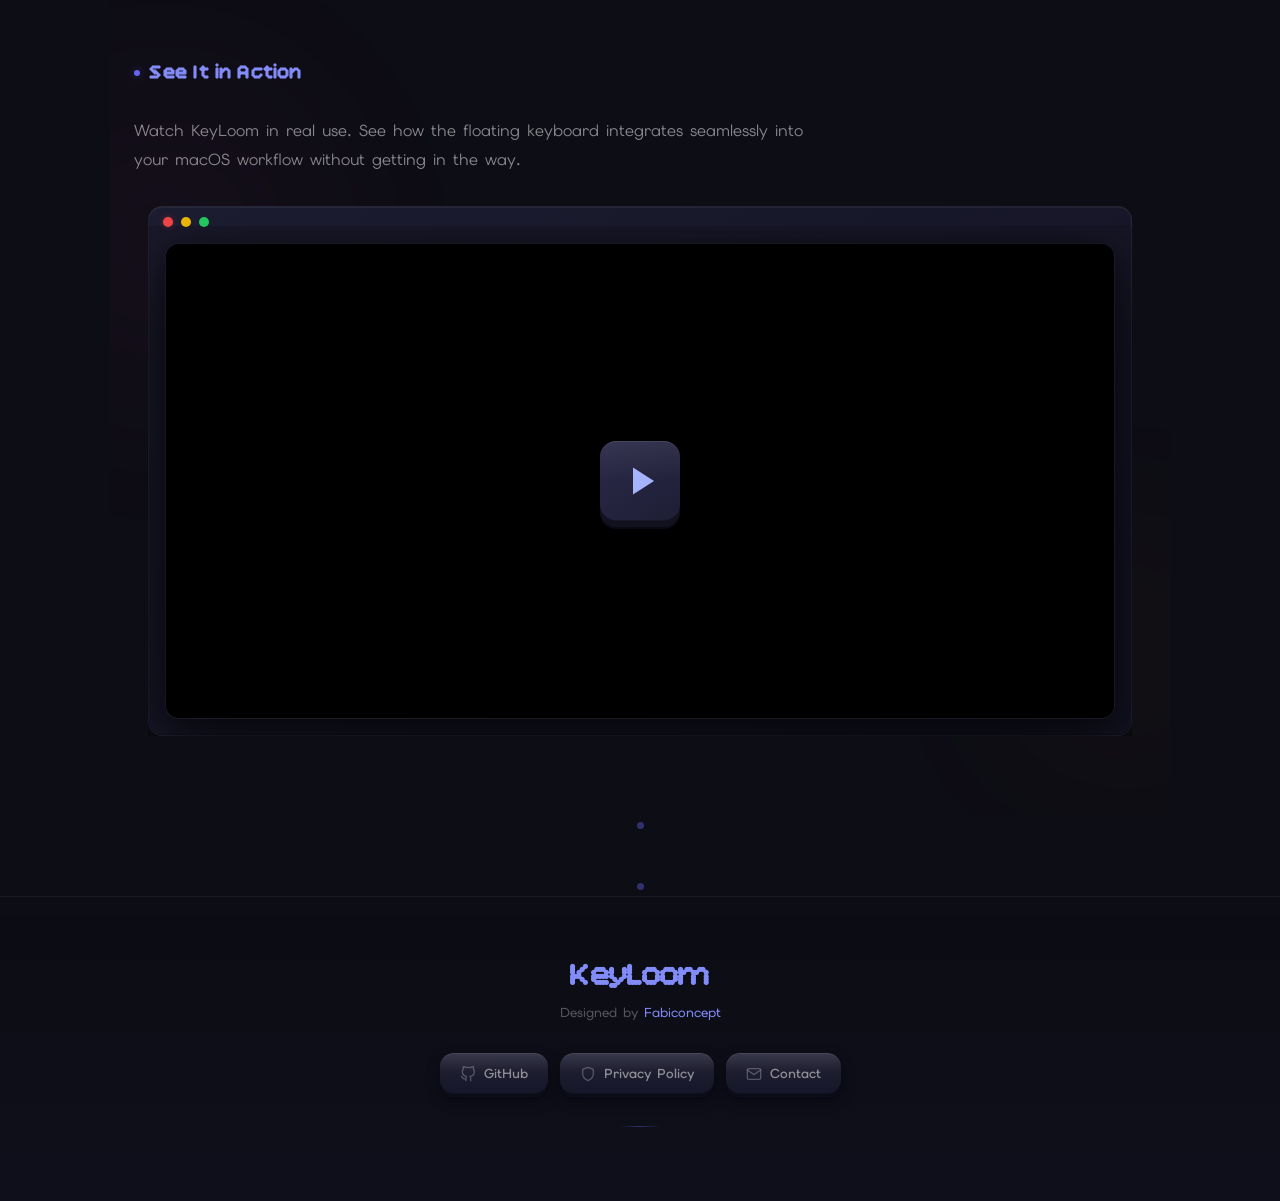
==== commit 6df374d0: "debug: DOMContentLoaded wrapper, full logging for all keys" ====
--- a/screenshots/index.html
+++ b/screenshots/index.html
@@ -2458,22 +2458,18 @@
 </div>
 
 <script>
-(() => {
+document.addEventListener('DOMContentLoaded', () => {
   const kbBase = document.getElementById('kb-base');
   const kb3d = document.getElementById('kb3d');
-  console.log('[KB-DEBUG] kbBase found:', !!kbBase, '| kb3d found:', !!kb3d);
+  console.log('[KB-DEBUG] INIT kbBase:', !!kbBase, 'kb3d:', !!kb3d);
   if (!kbBase && !kb3d) return;
   let heroShift = false;
   let heroCaps = false;
 
-  function logState(source) {
-    console.log(`[KB-DEBUG] ${source} → heroShift: ${heroShift}, heroCaps: ${heroCaps}`);
-  }
-
   function updateHeroKeys() {
     if (!kbBase) return;
     const keys = kbBase.querySelectorAll('.k[data-char]');
-    keys.forEach((k, i) => {
+    keys.forEach(k => {
       const ch = k.getAttribute('data-char');
       const sh = k.getAttribute('data-shift');
       if (!sh) return;
@@ -2481,22 +2477,16 @@
       const showShift = isLetter ? (heroCaps ? !heroShift : heroShift) : heroShift;
       const oldText = k.textContent;
       const newText = showShift ? sh : ch;
-      if (oldText !== newText && i < 5) {
-        console.log(`[KB-DEBUG] hero key[${i}] '${ch}': isLetter=${isLetter}, showShift=${showShift}, '${oldText}' → '${newText}'`);
-      }
+      if (oldText !== newText) console.log(`[KB-DEBUG] hero '${ch}': caps=${heroCaps} shift=${heroShift} letter=${isLetter} → showShift=${showShift} '${oldText}'→'${newText}'`);
       k.textContent = newText;
     });
-    if (heroCaps) {
-      kbBase.classList.add('caps-on');
-    } else {
-      kbBase.classList.remove('caps-on');
-    }
+    if (heroCaps) { kbBase.classList.add('caps-on'); } else { kbBase.classList.remove('caps-on'); }
   }
 
   function update3DKeys() {
     if (!kb3d) return;
     const keys = kb3d.querySelectorAll('.kb3d-key[data-char]');
-    keys.forEach((k, i) => {
+    keys.forEach(k => {
       const ch = k.getAttribute('data-char');
       const sh = k.getAttribute('data-shift');
       if (!sh) return;
@@ -2504,29 +2494,22 @@
       const isLetter = ch.length === 1 && /[a-z]/i.test(ch);
       const showShift = isLetter ? (heroCaps ? !heroShift : heroShift) : heroShift;
       let mainText = '';
-      for (const node of k.childNodes) {
-        if (node.nodeType === 3) { mainText = node.textContent; break; }
-      }
+      for (const node of k.childNodes) { if (node.nodeType === 3) { mainText = node.textContent; break; } }
       const newMain = showShift ? sh : ch;
       const newSpan = showShift ? ch : sh;
-      if (mainText !== newMain && i < 5) {
-        console.log(`[KB-DEBUG] 3d key[${i}] '${ch}': isLetter=${isLetter}, showShift=${showShift}, main='${mainText}' → '${newMain}', span='${span?.textContent}' → '${newSpan}'`);
-      }
-      for (const node of k.childNodes) {
-        if (node.nodeType === 3) { node.textContent = newMain; break; }
-      }
+      if (mainText !== newMain) console.log(`[KB-DEBUG] 3d '${ch}': caps=${heroCaps} shift=${heroShift} letter=${isLetter} → showShift=${showShift} main='${mainText}'→'${newMain}'`);
+      for (const node of k.childNodes) { if (node.nodeType === 3) { node.textContent = newMain; break; } }
       if (span) span.textContent = newSpan;
     });
   }
 
   function updateAllKeys() {
-    logState('updateAllKeys');
+    console.log(`[KB-DEBUG] updateAllKeys → shift:${heroShift} caps:${heroCaps}`);
     updateHeroKeys();
     update3DKeys();
   }
 
   document.addEventListener('keydown', e => {
-    console.log(`[KB-DEBUG] keydown: code=${e.code}, key=${e.key}, shiftKey=${e.shiftKey}`);
     if (e.code === 'ShiftLeft' || e.code === 'ShiftRight') {
       if (!heroShift) { heroShift = true; updateAllKeys(); }
     }
@@ -2536,7 +2519,6 @@
     }
   });
   document.addEventListener('keyup', e => {
-    console.log(`[KB-DEBUG] keyup: code=${e.code}, key=${e.key}, shiftKey=${e.shiftKey}`);
     if (e.code === 'ShiftLeft' || e.code === 'ShiftRight') {
       heroShift = false;
       updateAllKeys();
@@ -2545,20 +2527,21 @@
 
   if (kbBase) {
     kbBase.querySelectorAll('.hero-shift-btn').forEach(btn => {
-      btn.addEventListener('click', () => { console.log('[KB-DEBUG] hero SHIFT click'); heroShift = !heroShift; updateAllKeys(); });
+      btn.addEventListener('click', () => { heroShift = !heroShift; updateAllKeys(); });
     });
     kbBase.querySelectorAll('.hero-caps-btn').forEach(btn => {
-      btn.addEventListener('click', () => { console.log('[KB-DEBUG] hero CAPS click'); heroCaps = !heroCaps; updateAllKeys(); });
+      btn.addEventListener('click', () => { heroCaps = !heroCaps; updateAllKeys(); });
     });
   }
   if (kb3d) {
     const capsKey = kb3d.querySelector('[data-key="CapsLock"]');
-    if (capsKey) capsKey.addEventListener('click', () => { console.log('[KB-DEBUG] 3d CAPS click'); heroCaps = !heroCaps; updateAllKeys(); });
-    const shiftKeys = kb3d.querySelectorAll('[data-key="ShiftLeft"],[data-key="ShiftRight"]');
-    shiftKeys.forEach(btn => btn.addEventListener('click', () => { console.log('[KB-DEBUG] 3d SHIFT click'); heroShift = !heroShift; updateAllKeys(); }));
-  }
-  console.log('[KB-DEBUG] Script initialized');
-})();
+    if (capsKey) capsKey.addEventListener('click', () => { heroCaps = !heroCaps; updateAllKeys(); });
+    kb3d.querySelectorAll('[data-key="ShiftLeft"],[data-key="ShiftRight"]').forEach(btn => {
+      btn.addEventListener('click', () => { heroShift = !heroShift; updateAllKeys(); });
+    });
+  }
+  console.log('[KB-DEBUG] READY');
+});
 </script>
 
 <div class="wire-divider reveal">
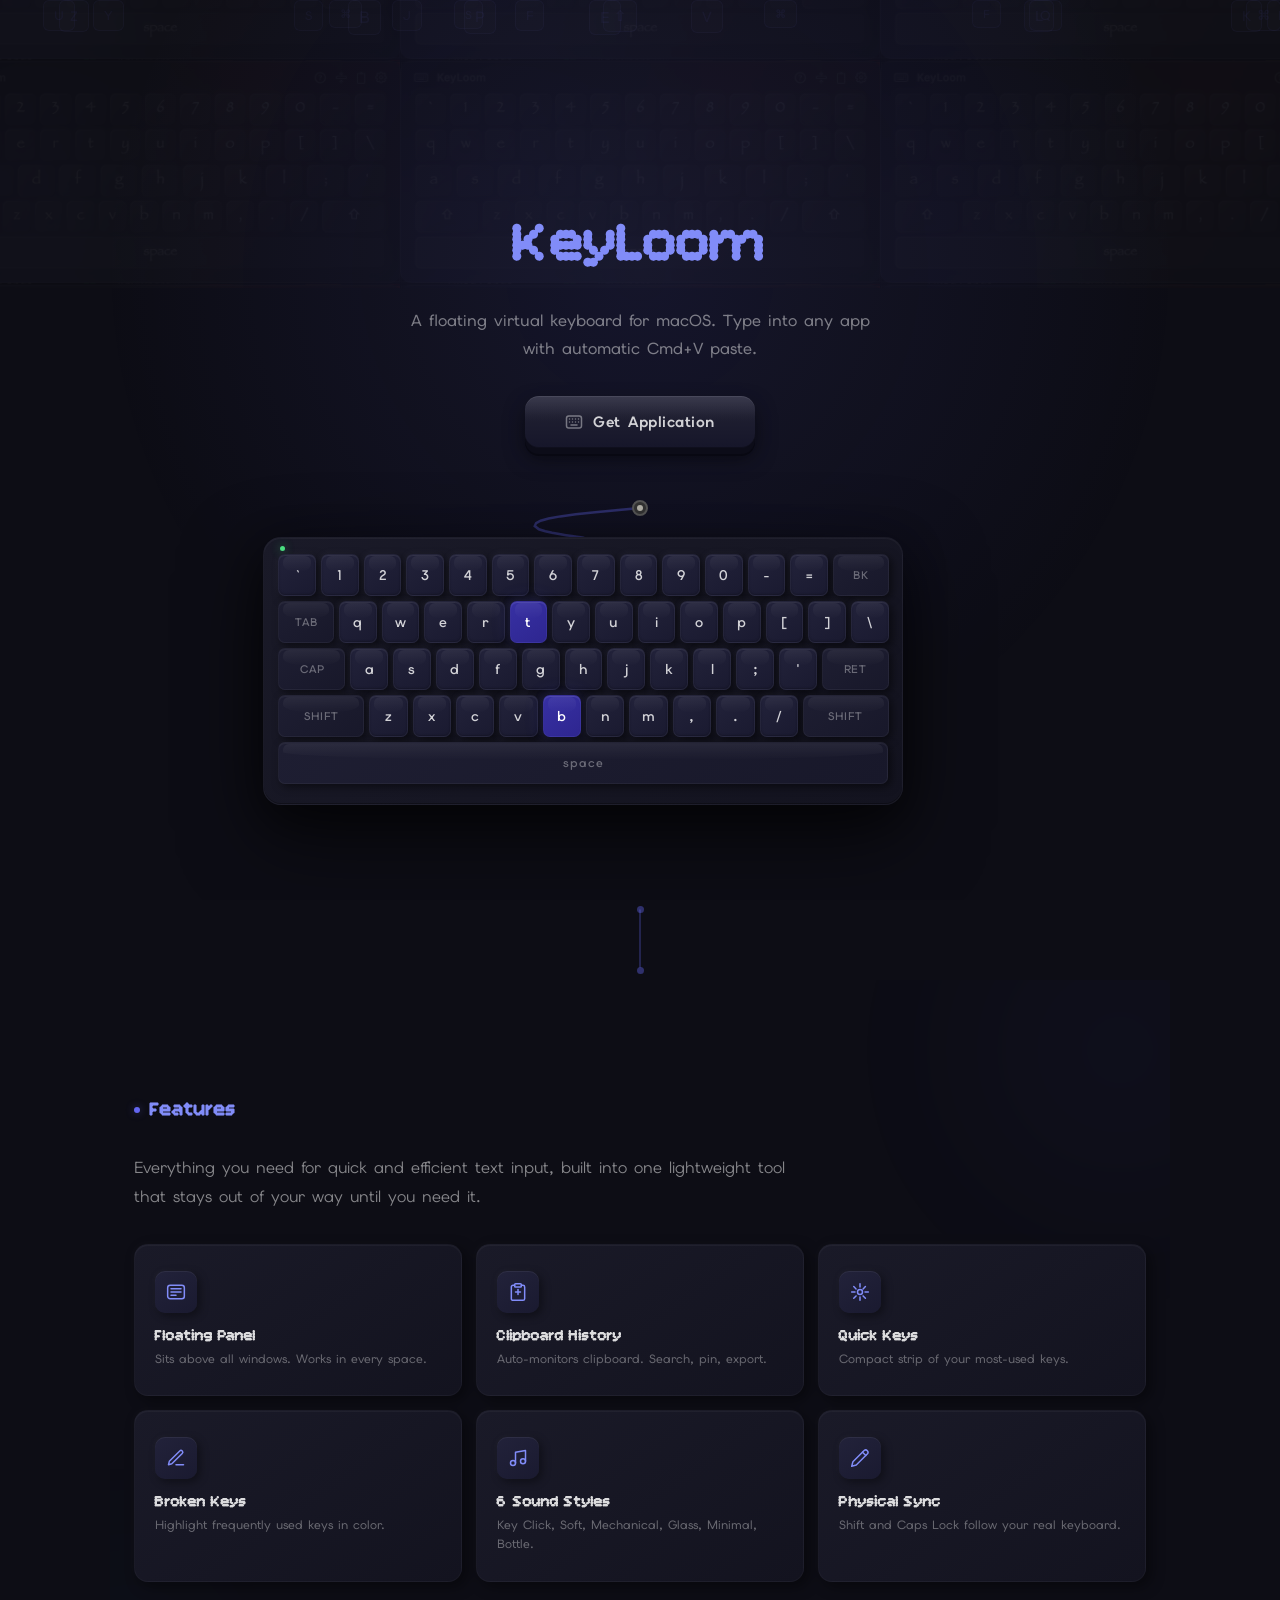
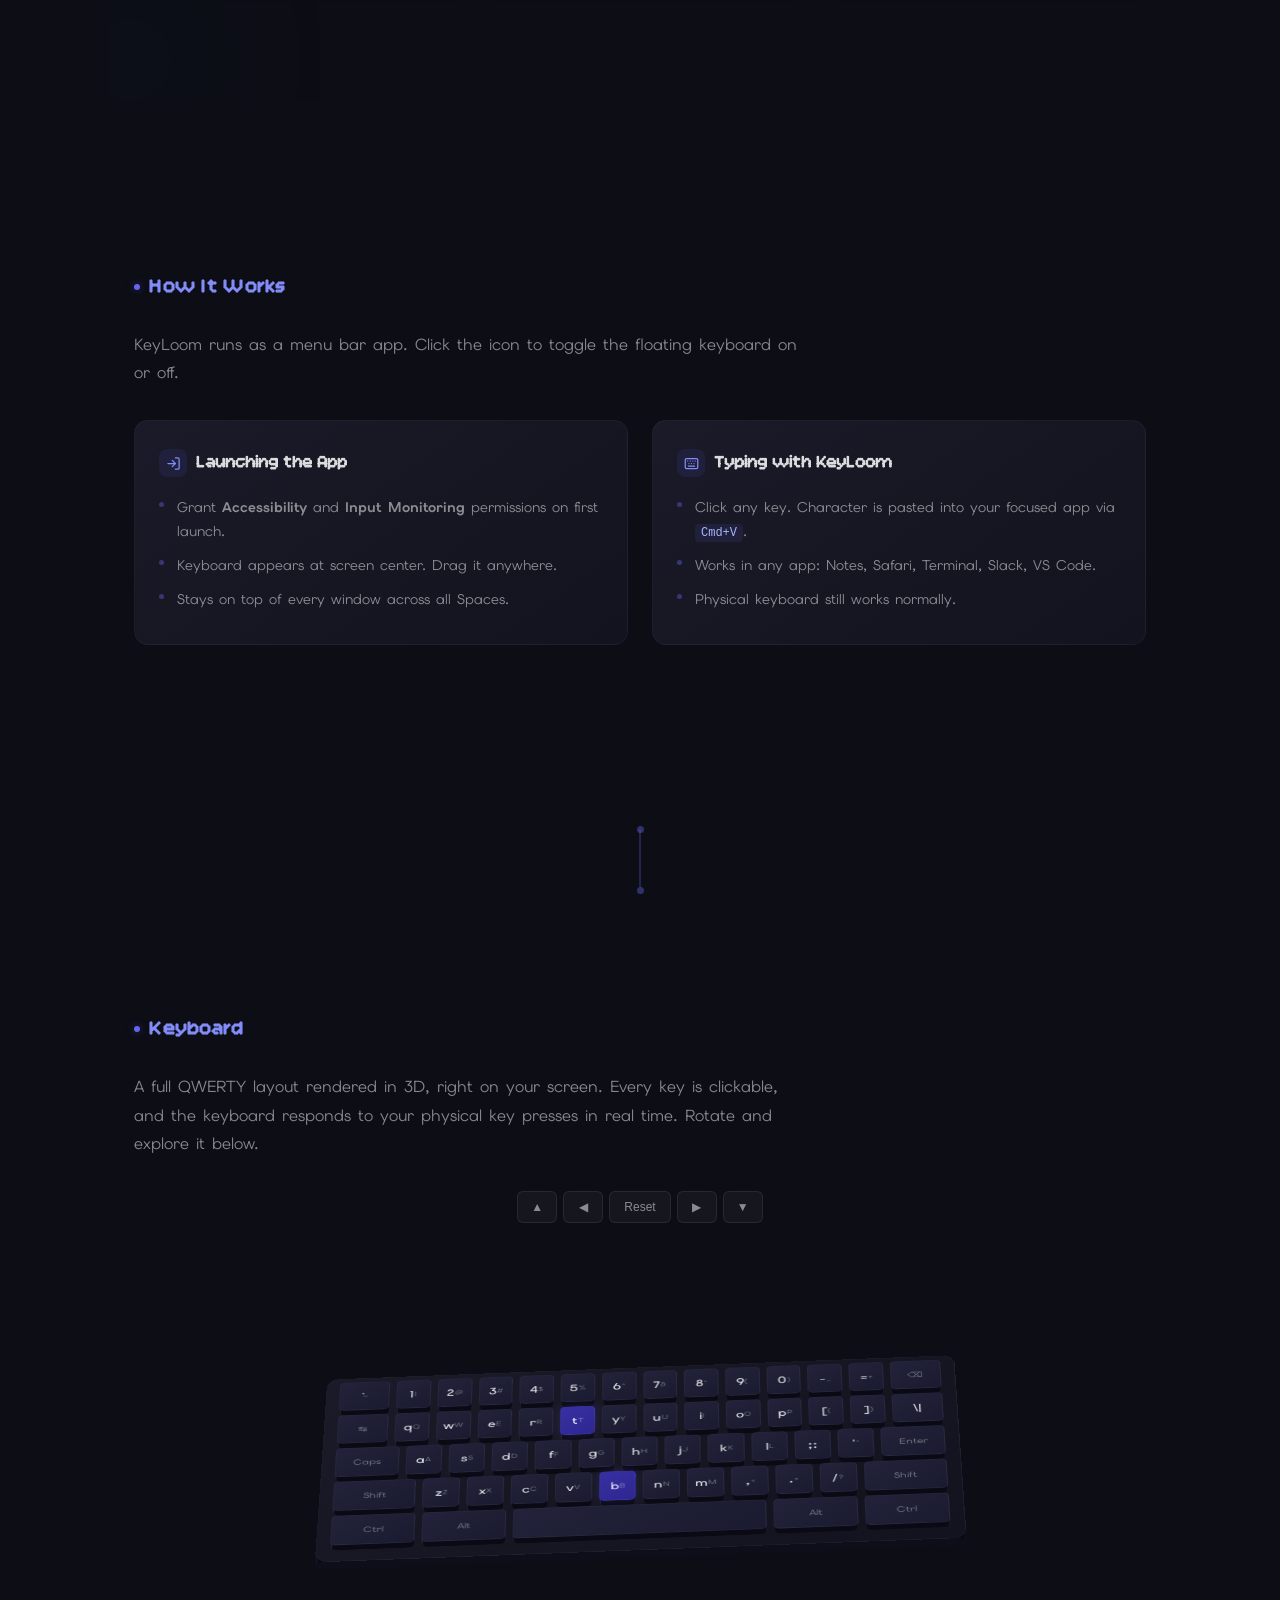
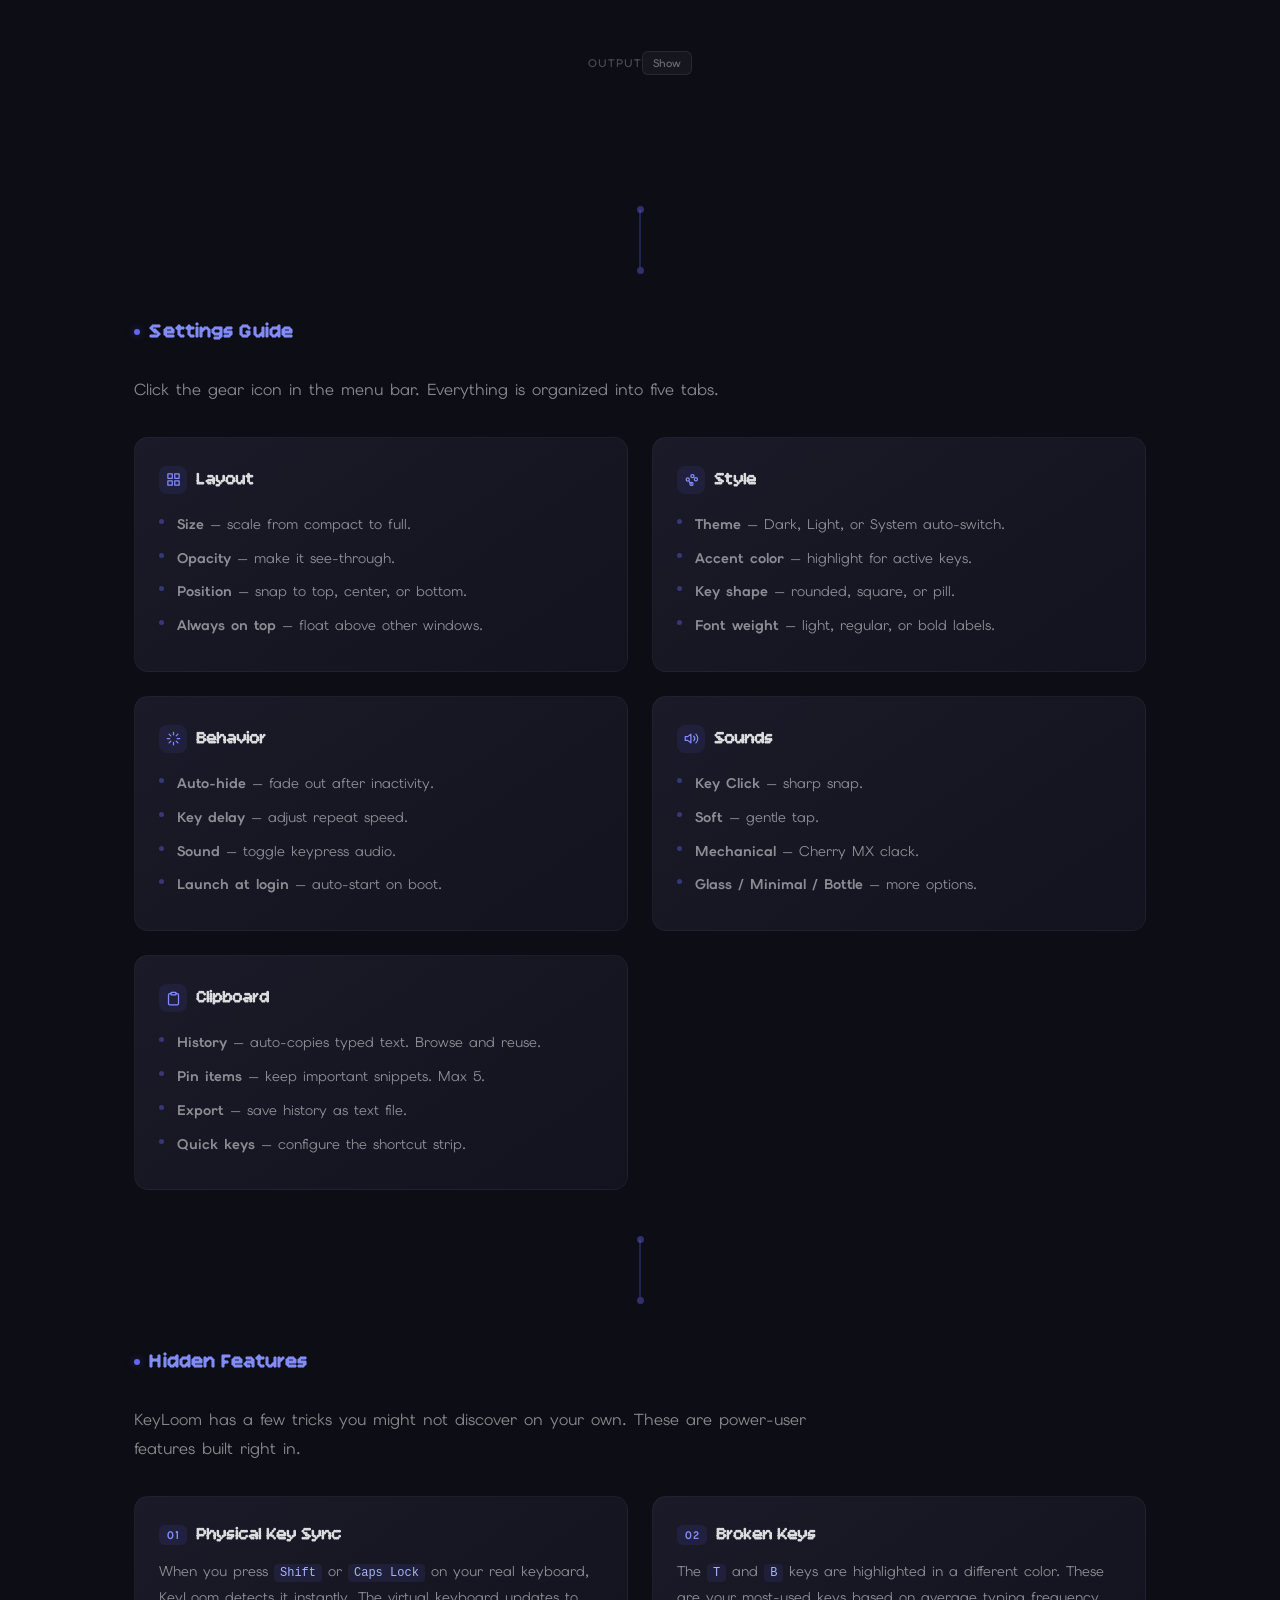
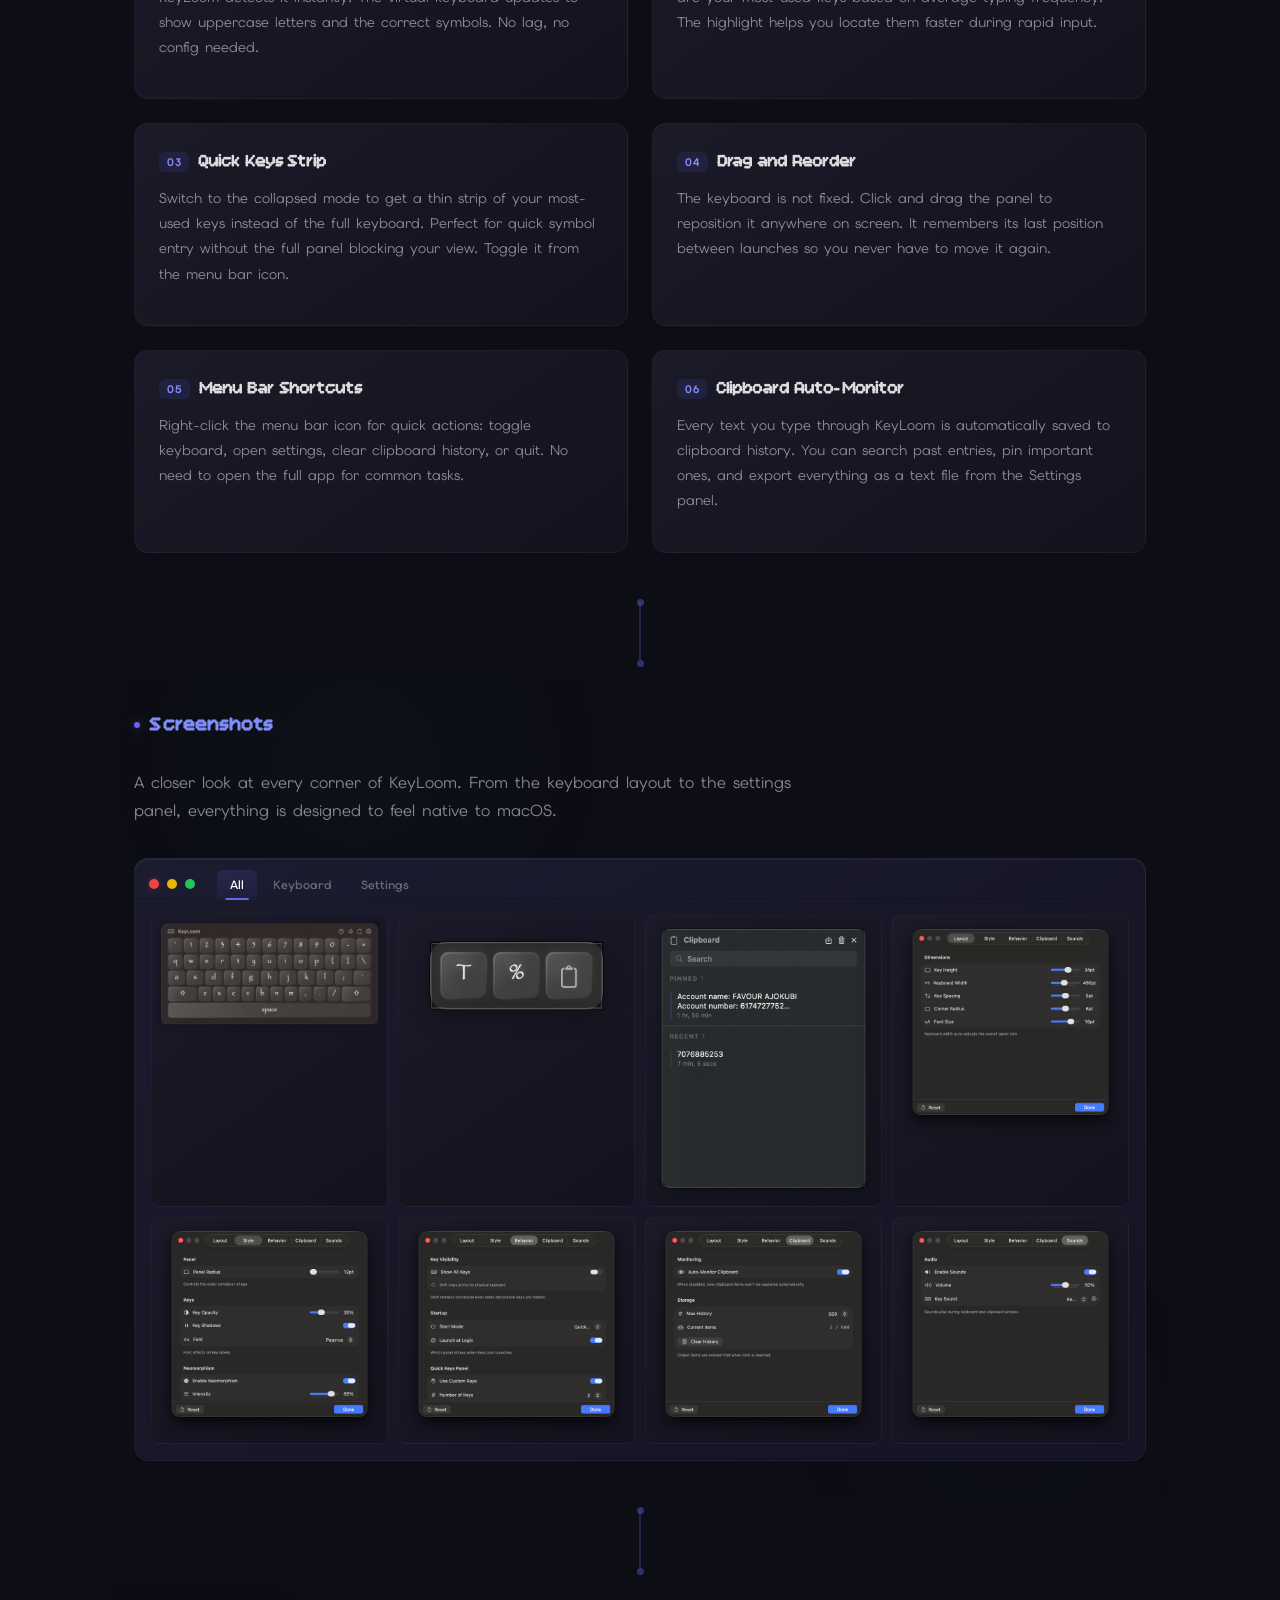
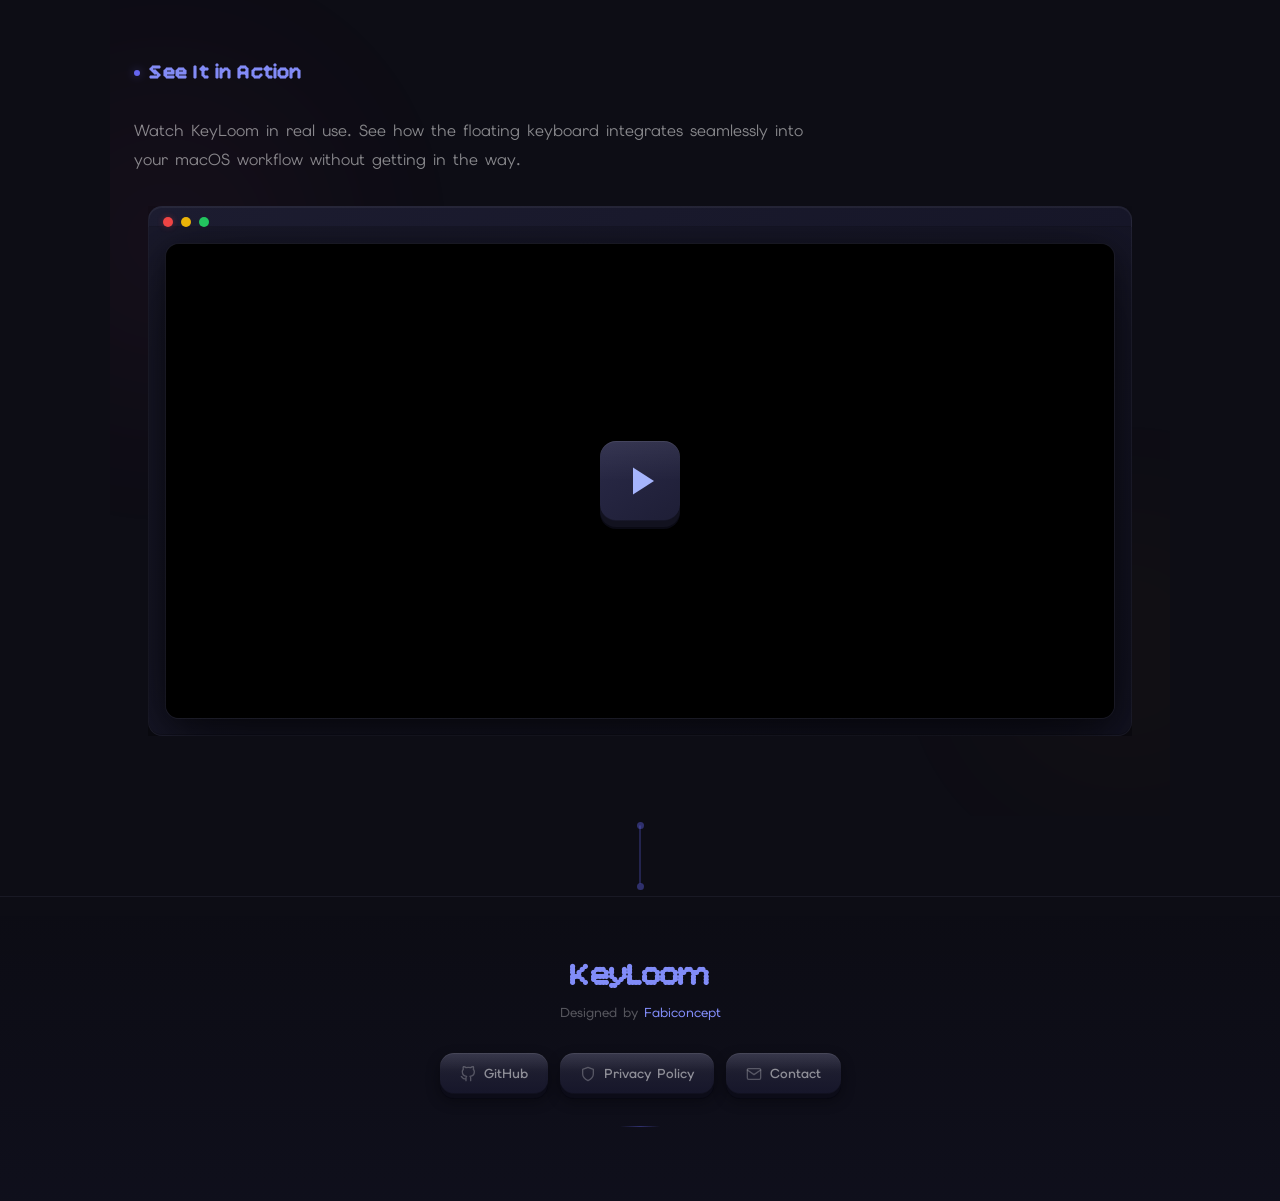
==== commit e79c5bc7: "feat: capslock visual state + getModifierState detection, remove debug logs" ====
--- a/screenshots/index.html
+++ b/screenshots/index.html
@@ -142,6 +142,7 @@
     border-radius: 14px;
     padding: 0;
     cursor: pointer;
+    text-decoration: none;
     box-shadow:
       0 6px 0 0 #0c0c18,
       0 8px 0 0 #080812,
@@ -2015,6 +2016,8 @@
     border-radius: 40px;
     padding: 8px 18px;
     cursor: pointer;
+    text-decoration: none;
+    display: inline-block;
     transition: all 0.2s ease;
     box-shadow: 0 2px 0 0 #3730a3, inset 0 1px 0 rgba(255,255,255,0.1);
     white-space: nowrap;
@@ -2223,7 +2226,7 @@
     <li><a href="#screenshots">Screenshots</a></li>
   </ul>
   <div class="nav-sep"></div>
-  <button class="nav-cta" onclick="window.open('https://github.com/fabiconcept/keyloom','_blank')">Get App</button>
+  <a class="nav-cta" href="https://github.com/fabiconcept/keyloom" target="_blank" rel="noopener">Get App</a>
   <button class="nav-hamburger" id="nav-hamburger" aria-label="Menu">
     <span></span><span></span><span></span>
   </button>
@@ -2253,12 +2256,12 @@
   <h1 class="hero-title" id="hero-title">KeyLoom</h1>
   <p class="hero-sub reveal stagger-2">A floating virtual keyboard for macOS. Type into any app with automatic Cmd+V paste.</p>
   <div class="hero-cta reveal stagger-3">
-    <button class="pushable" onclick="window.open('https://github.com/fabiconcept/keyloom','_blank')">
+    <a class="pushable" href="https://github.com/fabiconcept/keyloom" target="_blank" rel="noopener">
       <span class="front">
         <svg viewBox="0 0 24 24" fill="none" stroke="currentColor" stroke-width="2" stroke-linecap="round" stroke-linejoin="round"><rect x="2" y="4" width="20" height="16" rx="3"/><line x1="6" y1="8" x2="6.01" y2="8"/><line x1="10" y1="8" x2="10.01" y2="8"/><line x1="14" y1="8" x2="14.01" y2="8"/><line x1="18" y1="8" x2="18.01" y2="8"/><line x1="6" y1="12" x2="6.01" y2="12"/><line x1="10" y1="12" x2="10.01" y2="12"/><line x1="14" y1="12" x2="14.01" y2="12"/><line x1="18" y1="12" x2="18.01" y2="12"/><line x1="8" y1="16" x2="16" y2="16"/></svg>
         Get Application
       </span>
-    </button>
+    </a>
   </div>
   <div class="kb-wrap" id="kb-wrap">
     <svg class="kb-rope" id="kb-rope">
@@ -2461,7 +2464,6 @@
 document.addEventListener('DOMContentLoaded', () => {
   const kbBase = document.getElementById('kb-base');
   const kb3d = document.getElementById('kb3d');
-  console.log('[KB-DEBUG] INIT kbBase:', !!kbBase, 'kb3d:', !!kb3d);
   if (!kbBase && !kb3d) return;
   let heroShift = false;
   let heroCaps = false;
@@ -2475,10 +2477,7 @@
       if (!sh) return;
       const isLetter = ch.length === 1 && /[a-z]/i.test(ch);
       const showShift = isLetter ? (heroCaps ? !heroShift : heroShift) : heroShift;
-      const oldText = k.textContent;
-      const newText = showShift ? sh : ch;
-      if (oldText !== newText) console.log(`[KB-DEBUG] hero '${ch}': caps=${heroCaps} shift=${heroShift} letter=${isLetter} → showShift=${showShift} '${oldText}'→'${newText}'`);
-      k.textContent = newText;
+      k.textContent = showShift ? sh : ch;
     });
     if (heroCaps) { kbBase.classList.add('caps-on'); } else { kbBase.classList.remove('caps-on'); }
   }
@@ -2493,29 +2492,35 @@
       const span = k.querySelector('span');
       const isLetter = ch.length === 1 && /[a-z]/i.test(ch);
       const showShift = isLetter ? (heroCaps ? !heroShift : heroShift) : heroShift;
-      let mainText = '';
-      for (const node of k.childNodes) { if (node.nodeType === 3) { mainText = node.textContent; break; } }
       const newMain = showShift ? sh : ch;
       const newSpan = showShift ? ch : sh;
-      if (mainText !== newMain) console.log(`[KB-DEBUG] 3d '${ch}': caps=${heroCaps} shift=${heroShift} letter=${isLetter} → showShift=${showShift} main='${mainText}'→'${newMain}'`);
       for (const node of k.childNodes) { if (node.nodeType === 3) { node.textContent = newMain; break; } }
       if (span) span.textContent = newSpan;
     });
   }
 
   function updateAllKeys() {
-    console.log(`[KB-DEBUG] updateAllKeys → shift:${heroShift} caps:${heroCaps}`);
     updateHeroKeys();
     update3DKeys();
   }
 
+  // ── CapsLock detection (derives from real modifier state) ────
+  const capsKey3d = kb3d ? kb3d.querySelector('[data-key="CapsLock"]') : null;
+  function updateCapsVisual() {
+    if (capsKey3d) capsKey3d.classList.toggle('kb3d-active', heroCaps);
+  }
+
+  // ── Keyboard event handlers ──────────────────────────────────
   document.addEventListener('keydown', e => {
     if (e.code === 'ShiftLeft' || e.code === 'ShiftRight') {
       if (!heroShift) { heroShift = true; updateAllKeys(); }
     }
-    if (e.code === 'CapsLock') {
-      heroCaps = !heroCaps;
+    // Read real capslock from hardware — no toggle needed
+    const realCaps = !!(e.getModifierState && e.getModifierState('CapsLock'));
+    if (realCaps !== heroCaps) {
+      heroCaps = realCaps;
       updateAllKeys();
+      updateCapsVisual();
     }
   });
   document.addEventListener('keyup', e => {
@@ -2523,24 +2528,39 @@
       heroShift = false;
       updateAllKeys();
     }
+    // Re-check on keyup in case capslock toggled
+    const realCaps = !!(e.getModifierState && e.getModifierState('CapsLock'));
+    if (realCaps !== heroCaps) {
+      heroCaps = realCaps;
+      updateAllKeys();
+      updateCapsVisual();
+    }
   });
 
+  // ── On-screen button clicks (simulated — no hardware event) ─
   if (kbBase) {
     kbBase.querySelectorAll('.hero-shift-btn').forEach(btn => {
       btn.addEventListener('click', () => { heroShift = !heroShift; updateAllKeys(); });
     });
     kbBase.querySelectorAll('.hero-caps-btn').forEach(btn => {
-      btn.addEventListener('click', () => { heroCaps = !heroCaps; updateAllKeys(); });
+      btn.addEventListener('click', () => {
+        heroCaps = !heroCaps;
+        updateAllKeys();
+        updateCapsVisual();
+      });
     });
   }
   if (kb3d) {
-    const capsKey = kb3d.querySelector('[data-key="CapsLock"]');
-    if (capsKey) capsKey.addEventListener('click', () => { heroCaps = !heroCaps; updateAllKeys(); });
+    if (capsKey3d) capsKey3d.addEventListener('click', () => {
+      heroCaps = !heroCaps;
+      updateAllKeys();
+      updateCapsVisual();
+    });
     kb3d.querySelectorAll('[data-key="ShiftLeft"],[data-key="ShiftRight"]').forEach(btn => {
       btn.addEventListener('click', () => { heroShift = !heroShift; updateAllKeys(); });
     });
   }
-  console.log('[KB-DEBUG] READY');
+  updateCapsVisual();
 });
 </script>
 
@@ -3885,6 +3905,7 @@
         p.oy = p.y;
         p.x += vx + (Math.random() - 0.5) * 0.06;
         p.y += vy + GRAVITY;
+        if (!isFinite(p.x) || !isFinite(p.y)) { p.x = CENTER_X; p.y = (HEIGHT / SEGMENTS) * i; p.ox = p.x; p.oy = p.y; }
       }
       points[0].x = CENTER_X; points[0].y = 0;
       points[SEGMENTS].x = CENTER_X; points[SEGMENTS].y = HEIGHT;
@@ -3892,7 +3913,7 @@
         for (let i = 0; i < SEGMENTS; i++) {
           const a = points[i], b = points[i + 1];
           const dx = b.x - a.x, dy = b.y - a.y;
-          const dist = Math.sqrt(dx * dx + dy * dy);
+          const dist = Math.sqrt(dx * dx + dy * dy) || 0.001;
           const diff = (1 - dist) * SPREAD * 0.5;
           const ox = dx * diff, oy = dy * diff;
           if (!(dragging && i === 0)) { a.x -= ox; a.y -= oy; }
@@ -3908,9 +3929,13 @@
       for (let i = 1; i <= SEGMENTS; i++) {
         const prev = points[i - 1];
         const curr = points[i];
-        const mx = (prev.x + curr.x) / 2;
-        const my = (prev.y + curr.y) / 2;
-        d += ` Q${prev.x.toFixed(1)},${prev.y.toFixed(1)} ${mx.toFixed(1)},${my.toFixed(1)}`;
+        const px = isFinite(prev.x) ? prev.x : CENTER_X;
+        const py = isFinite(prev.y) ? prev.y : (HEIGHT / SEGMENTS) * (i - 1);
+        const cx = isFinite(curr.x) ? curr.x : CENTER_X;
+        const cy = isFinite(curr.y) ? curr.y : (HEIGHT / SEGMENTS) * i;
+        const mx = (px + cx) / 2;
+        const my = (py + cy) / 2;
+        d += ` Q${px.toFixed(1)},${py.toFixed(1)} ${mx.toFixed(1)},${my.toFixed(1)}`;
       }
       return d;
     }
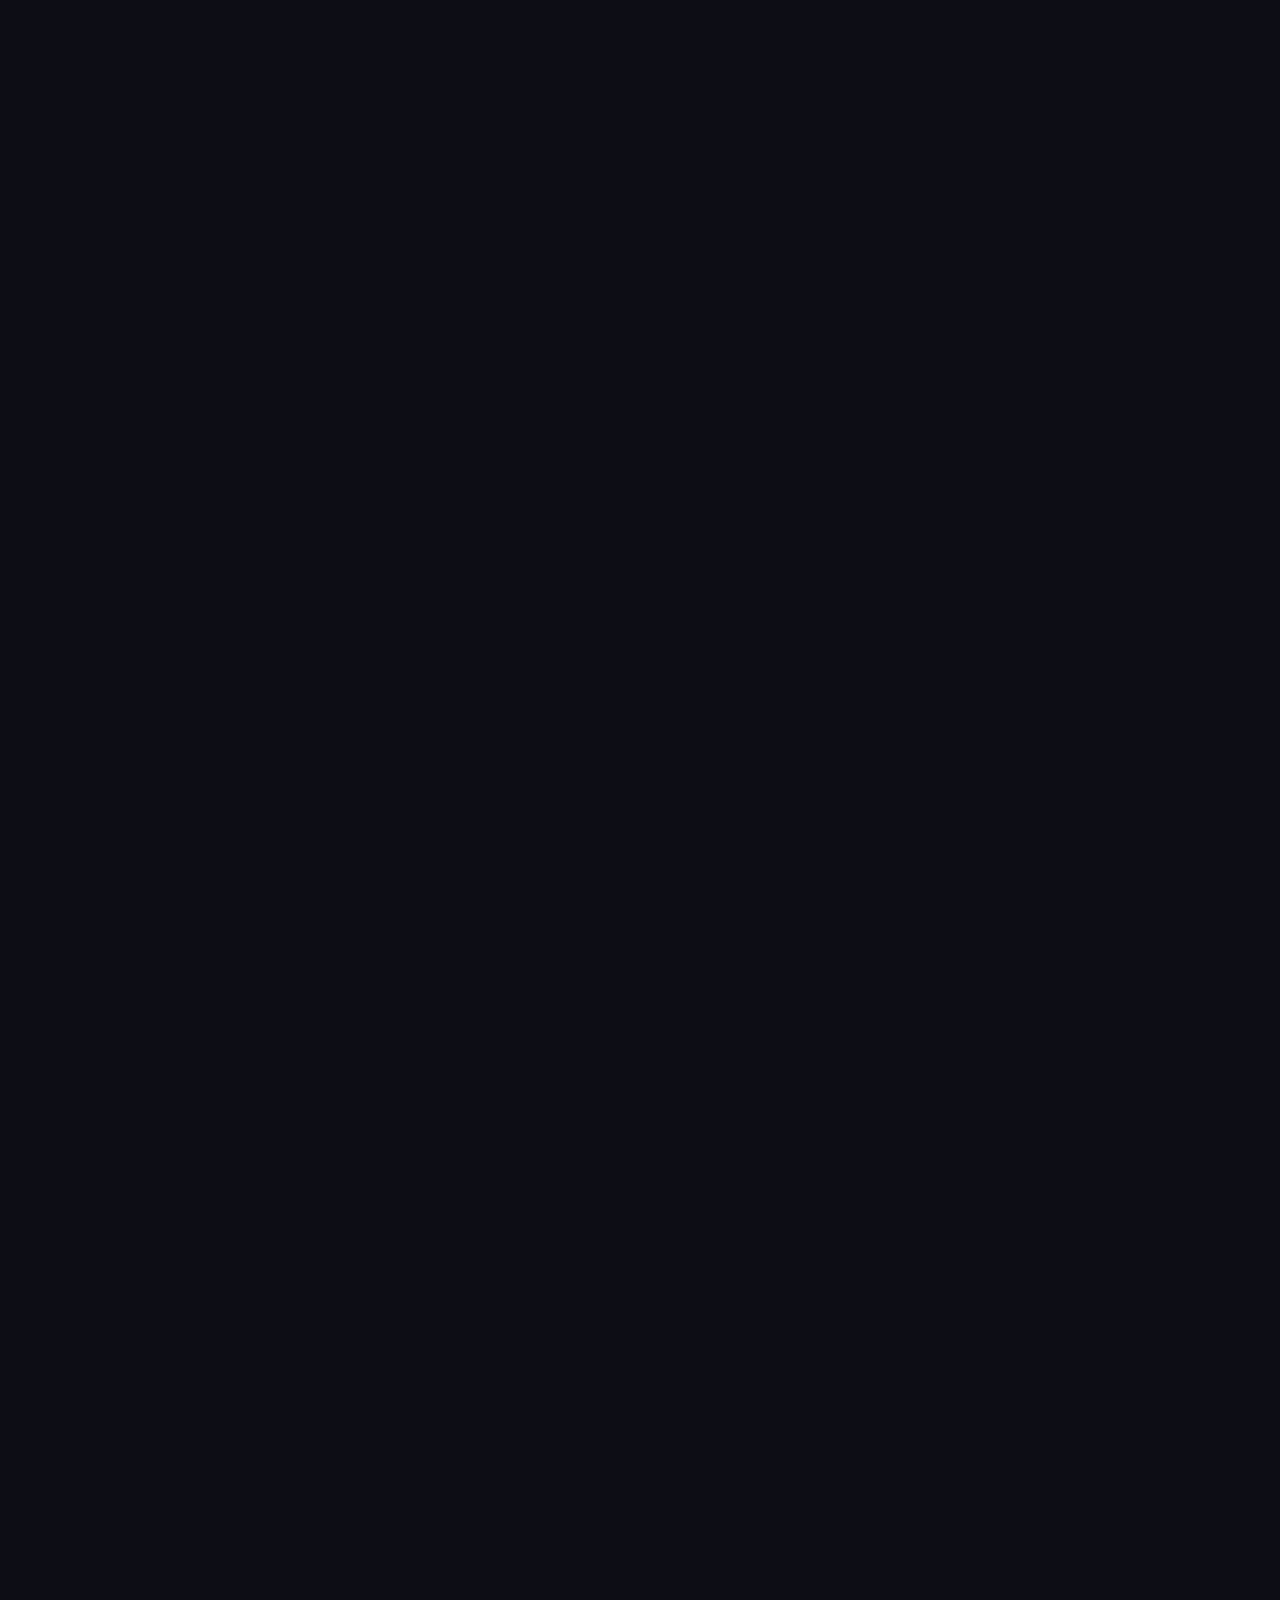
==== commit 4796a224: "fix: SEO improvements for GitHub Pages - Fix canonical link pointing to wrong domain (keyloom.app → " ====
--- a/screenshots/index.html
+++ b/screenshots/index.html
@@ -4,2213 +4,59 @@
 <meta charset="UTF-8">
 <meta name="viewport" content="width=device-width, initial-scale=1.0">
 <title>KeyLoom - Floating Virtual Keyboard for macOS</title>
-<meta name="description" content="KeyLoom is a floating virtual keyboard for macOS. Type with a customizable on-screen keyboard that stays on top of every window. Features clipboard history, broken keys, quick keys, and 6 sound styles.">
+<meta name="description" content="KeyLoom is a floating virtual keyboard for macOS. Type into any app with customizable on-screen keys, clipboard history, and 6 sound styles.">
 <meta name="keywords" content="macOS, virtual keyboard, floating keyboard, on-screen keyboard, accessibility, clipboard history, KeyLoom">
 <meta name="author" content="Fabiconcept">
 <meta name="robots" content="index, follow">
-<link rel="canonical" href="https://keyloom.app/">
+<link rel="canonical" href="https://fabiconcept.github.io/keyloom/">
 <meta property="og:type" content="website">
 <meta property="og:title" content="KeyLoom - Floating Virtual Keyboard for macOS">
 <meta property="og:description" content="A floating virtual keyboard for macOS. Customizable, always on top, with clipboard history, quick keys, and 6 sound styles.">
 <meta property="og:image" content="https://keyloom.app/screenshots/final/hero.png">
-<meta property="og:url" content="https://keyloom.app/">
+<meta property="og:url" content="https://fabiconcept.github.io/keyloom/">
 <meta property="og:site_name" content="KeyLoom">
+<meta property="og:locale" content="en_US">
 <meta name="twitter:card" content="summary_large_image">
 <meta name="twitter:title" content="KeyLoom - Floating Virtual Keyboard for macOS">
 <meta name="twitter:description" content="A floating virtual keyboard for macOS. Customizable, always on top, with clipboard history, quick keys, and 6 sound styles.">
 <meta name="twitter:image" content="https://keyloom.app/screenshots/final/hero.png">
 <meta name="twitter:creator" content="@fabiconcept">
+<meta name="twitter:site" content="@fabiconcept">
 <meta name="theme-color" content="#0d0d15">
 <meta name="apple-mobile-web-app-capable" content="yes">
 <meta name="apple-mobile-web-app-status-bar-style" content="black-translucent">
+<script type="application/ld+json">
+{
+  "@context": "https://schema.org",
+  "@type": "SoftwareApplication",
+  "name": "KeyLoom",
+  "operatingSystem": "macOS",
+  "applicationCategory": "UtilitiesApplication",
+  "description": "A floating virtual keyboard for macOS. Type into any app with automatic Cmd+V paste. Features clipboard history, broken keys, quick keys, and 6 sound styles.",
+  "url": "https://fabiconcept.github.io/keyloom/",
+  "downloadUrl": "https://github.com/fabiconcept/keyloom",
+  "offers": {
+    "@type": "Offer",
+    "price": "0",
+    "priceCurrency": "USD"
+  },
+  "author": {
+    "@type": "Person",
+    "name": "Fabiconcept",
+    "url": "https://github.com/fabiconcept"
+  }
+}
+</script>
 <link rel="icon" type="image/png" href="final/icon_256x256.png">
-<style>
-  @import url('https://fonts.googleapis.com/css2?family=Elms+Sans:wght@400;500;600;700&family=Bitcount+Prop+Single:wght@400;700&display=swap');
-  * { margin: 0; padding: 0; box-sizing: border-box; }
-  body {
-    font-family: 'Elms Sans', sans-serif;
-    background: #0d0d15;
-    color: #fff;
-    min-height: 100vh;
-    overflow-x: hidden;
-  }
-
-  /* === FLOATING KEYS === */
-  .bg-keys {
-    position: fixed;
-    inset: 0;
-    pointer-events: none;
-    z-index: 0;
-    overflow: hidden;
-  }
-  .bg-key {
-    position: absolute;
-    font-family: 'Elms Sans', sans-serif;
-    font-size: 14px;
-    font-weight: 600;
-    color: rgba(99,102,241,0.06);
-    border: 1px solid rgba(99,102,241,0.04);
-    border-radius: 6px;
-    padding: 6px 10px;
-    background: rgba(255,255,255,0.01);
-    animation: drift linear infinite;
-    will-change: transform;
-  }
-  @keyframes drift {
-    0% { transform: translateY(110vh) rotate(0deg); opacity: 0; }
-    10% { opacity: 1; }
-    90% { opacity: 1; }
-    100% { transform: translateY(-10vh) rotate(var(--rot)); opacity: 0; }
-  }
-
-  /* === HERO === */
-  .hero {
-    position: relative;
-    min-height: 100vh;
-    padding: 140px 20px 100px;
-    text-align: center;
-    overflow: hidden;
-    display: flex;
-    flex-direction: column;
-    align-items: center;
-    justify-content: center;
-  }
-  .hero::before {
-    content: '';
-    position: absolute;
-    top: 0;
-    left: 50%;
-    transform: translate(-50%, -68%);
-    width: 100%;
-    height: 100%;
-    background: url('final/hero.png') center top / 480px repeat;
-    opacity: 0.05;
-    pointer-events: none;
-  }
-  .hero::after {
-    content: '';
-    position: absolute;
-    inset: 0;
-    background: radial-gradient(circle at 50% 30%, rgba(99,102,241,0.1) 0%, transparent 60%);
-    pointer-events: none;
-  }
-  .hero h1, .hero-title {
-    font-family: 'Bitcount Prop Single', sans-serif;
-    font-size: 56px; font-weight: 700; letter-spacing: -1px; margin-bottom: 28px;
-    position: relative; z-index: 2;
-  }
-  .hero-title {
-    display: inline-flex;
-  }
-  .hero-title .letter {
-    display: inline-block;
-    color: #818cf8;
-    transition: letter-spacing 0.25s ease-out, opacity 0.25s ease-out;
-  }
-  .hero-title .letter.shrink {
-    letter-spacing: -3px;
-    opacity: 0.6;
-  }
-  .hero-title .letter.mild {
-    letter-spacing: -1.5px;
-    opacity: 0.8;
-  }
-  .hero-sub {
-    font-size: 16px; font-weight: 500; color: rgba(255,255,255,0.45);
-    max-width: 480px; margin: 0 auto 10px; line-height: 1.7;
-    position: relative; z-index: 2;
-  }
-  .hero-desc {
-    font-family: 'Elms Sans', sans-serif;
-    font-size: 14px; color: rgba(255,255,255,0.3);
-    max-width: 520px; margin: 0 auto 20px; line-height: 1.8;
-    position: relative; z-index: 2;
-  }
-  .hero-cta {
-    display: flex;
-    gap: 12px;
-    justify-content: center;
-    margin-top: 24px;
-    margin-bottom: 20px;
-    position: relative;
-    z-index: 2;
-  }
-  .pushable {
-    position: relative;
-    background: linear-gradient(180deg, #2e2e42 0%, #1e1e30 40%, #16162a 100%);
-    border: none;
-    border-radius: 14px;
-    padding: 0;
-    cursor: pointer;
-    text-decoration: none;
-    box-shadow:
-      0 6px 0 0 #0c0c18,
-      0 8px 0 0 #080812,
-      0 10px 20px rgba(0,0,0,0.5),
-      inset 0 1px 0 rgba(255,255,255,0.08),
-      inset 0 -1px 0 rgba(0,0,0,0.3);
-    transition: all 0.12s ease;
-    overflow: hidden;
-  }
-  .pushable::before {
-    content: '';
-    position: absolute;
-    top: 0; left: 0; right: 0;
-    height: 50%;
-    background: linear-gradient(180deg, rgba(255,255,255,0.06) 0%, transparent 100%);
-    border-radius: 14px 14px 0 0;
-    pointer-events: none;
-  }
-  .pushable::after {
-    content: '';
-    position: absolute;
-    top: -50%; left: -50%;
-    width: 200%; height: 200%;
-    background: radial-gradient(circle at 30% 30%, rgba(99,102,241,0.15) 0%, transparent 50%);
-    opacity: 0;
-    transition: opacity 0.3s;
-    pointer-events: none;
-  }
-  .pushable:hover {
-    box-shadow:
-      0 7px 0 0 #0c0c18,
-      0 9px 0 0 #080812,
-      0 12px 32px rgba(99,102,241,0.4),
-      0 12px 20px rgba(0,0,0,0.4),
-      inset 0 1px 0 rgba(255,255,255,0.1),
-      inset 0 -1px 0 rgba(0,0,0,0.3);
-    transform: translateY(-2px);
-  }
-  .pushable:hover::after {
-    opacity: 1;
-  }
-  .pushable:focus:not(:focus-visible) {
-    outline: none;
-  }
-  .front {
-    display: flex;
-    align-items: center;
-    gap: 10px;
-    padding: 16px 40px;
-    border-radius: 14px;
-    font-family: 'Elms Sans', sans-serif;
-    font-size: 15px;
-    font-weight: 700;
-    letter-spacing: 0.5px;
-    background: transparent;
-    color: rgba(255,255,255,0.8);
-    position: relative;
-    z-index: 1;
-    transition: color 0.2s;
-  }
-  .front svg {
-    width: 18px; height: 18px;
-    opacity: 0.5;
-    transition: opacity 0.2s, transform 0.2s;
-  }
-  .pushable:hover .front {
-    color: #fff;
-  }
-  .pushable:hover .front svg {
-    opacity: 1;
-    transform: translateX(2px);
-  }
-  .pushable:active {
-    box-shadow:
-      0 2px 0 0 #0c0c18,
-      0 3px 0 0 #080812,
-      0 4px 10px rgba(0,0,0,0.4),
-      inset 0 1px 0 rgba(255,255,255,0.04),
-      inset 0 -1px 0 rgba(0,0,0,0.2);
-    transform: translateY(4px);
-  }
-  .pushable:active .front {
-    color: rgba(255,255,255,0.6);
-  }
-  .cta-secondary {
-    display: inline-flex;
-    align-items: center;
-    padding: 12px 28px;
-    border-radius: 12px;
-    font-family: 'Elms Sans', sans-serif;
-    font-size: 14px;
-    font-weight: 600;
-    text-decoration: none;
-    cursor: pointer;
-    background: transparent;
-    color: rgba(255,255,255,0.7);
-    border: 2px solid rgba(255,255,255,0.2);
-    transition: all 0.25s;
-  }
-  .cta-secondary:hover {
-    color: #fff;
-    border-color: #6366f1;
-    background: rgba(99,102,241,0.1);
-    transform: translateY(-2px);
-  }
-
-  /* === NEUMORPHIC KEYBOARD === */
-  .kb-wrap {
-    position: relative; z-index: 2;
-    width: 100%; max-width: 680px;
-    margin: 0 auto;
-    height: 260px;
-  }
-  .kb-rope {
-    position: absolute;
-    top: 0; left: 0;
-    width: 100%;
-    height: 100%;
-    pointer-events: none;
-    overflow: visible;
-  }
-  .kb-base {
-    position: absolute;
-    width: calc(100% - 40px);
-    left: 0;
-    background: linear-gradient(145deg, #1a1a28, #13131f);
-    border-radius: 18px;
-    padding: 16px 14px 20px;
-    box-shadow:
-      0 30px 80px rgba(0,0,0,0.6),
-      0 12px 40px rgba(0,0,0,0.4),
-      inset 0 1px 0 rgba(255,255,255,0.04),
-      inset 0 -1px 0 rgba(0,0,0,0.3);
-    border: 1px solid rgba(255,255,255,0.03);
-    cursor: grab;
-    user-select: none;
-  }
-  .kb-base:active { cursor: grabbing; }
-  .kb-base::before {
-    content: '';
-    position: absolute;
-    top: 8px; left: 16px;
-    width: 5px; height: 5px;
-    border-radius: 50%;
-    background: var(--caps-indicator, #4ade80);
-    box-shadow: 0 0 8px rgba(74,222,128,0.5), 0 0 20px rgba(74,222,128,0.2);
-    transition: background 0.2s, box-shadow 0.2s;
-  }
-  .kb-base.caps-on::before {
-    background: #f59e0b;
-    box-shadow: 0 0 8px rgba(245,158,11,0.5), 0 0 20px rgba(245,158,11,0.2);
-  }
-  .kb-row { display: flex; gap: 5px; margin-bottom: 5px; }
-  .kb-row:last-child { margin-bottom: 0; }
-  .k {
-    position: relative;
-    height: 42px;
-    border-radius: 7px;
-    display: flex;
-    align-items: center;
-    justify-content: center;
-    font-size: 14px;
-    font-weight: 600;
-    color: rgba(255,255,255,0.8);
-    cursor: pointer;
-    user-select: none;
-    transition: all 0.08s ease;
-    flex: 1;
-    background: linear-gradient(145deg, #22223a, #1a1a30);
-    box-shadow:
-      4px 4px 10px rgba(0,0,0,0.5),
-      -2px -2px 8px rgba(255,255,255,0.03),
-      inset 0 1px 0 rgba(255,255,255,0.08),
-      inset 0 -1px 2px rgba(0,0,0,0.2);
-    border: 1px solid rgba(255,255,255,0.04);
-  }
-  .k:active, .k.pressed {
-    transform: translateY(2px);
-    box-shadow:
-      1px 1px 4px rgba(0,0,0,0.5),
-      -1px -1px 3px rgba(255,255,255,0.02),
-      inset 0 2px 4px rgba(0,0,0,0.3),
-      inset 0 1px 1px rgba(0,0,0,0.2);
-    background: linear-gradient(145deg, #1c1c32, #18182c);
-  }
-  .k::before {
-    content: '';
-    position: absolute;
-    top: 1px; left: 4px; right: 4px;
-    height: 40%;
-    border-radius: 6px 6px 50% 50%;
-    background: linear-gradient(180deg, rgba(255,255,255,0.06), transparent);
-    pointer-events: none;
-  }
-  .k.w15 { flex: 1.5; }
-  .k.w18 { flex: 1.8; }
-  .k.w23 { flex: 2.3; }
-  .k.wsp { flex: 5.5; }
-  .k.fn {
-    color: rgba(255,255,255,0.35);
-    background: linear-gradient(145deg, #1e1e32, #18182a);
-    box-shadow:
-      3px 3px 8px rgba(0,0,0,0.5),
-      -1px -1px 6px rgba(255,255,255,0.02),
-      inset 0 1px 0 rgba(255,255,255,0.05);
-    font-size: 11px;
-    letter-spacing: 0.5px;
-  }
-  .k.broken {
-    background: linear-gradient(145deg, #3730a3, #2e2690);
-    color: #fff;
-    box-shadow:
-      4px 4px 12px rgba(0,0,0,0.5),
-      -2px -2px 8px rgba(99,102,241,0.08),
-      inset 0 1px 0 rgba(255,255,255,0.12),
-      0 0 20px rgba(99,102,241,0.15);
-  }
-
-  /* === WIRE DIVIDER === */
-  .wire-divider {
-    position: relative;
-    height: 80px;
-    display: flex;
-    align-items: center;
-    justify-content: center;
-    cursor: grab;
-    user-select: none;
-    -webkit-user-select: none;
-  }
-  .wire-divider:active { cursor: grabbing; }
-  .wire-divider svg {
-    width: 20px;
-    height: 60px;
-    overflow: visible;
-  }
-  .wire-divider .wire-rope {
-    fill: none;
-    stroke: rgba(99,102,241,0.35);
-    stroke-width: 1.5;
-    stroke-linecap: round;
-    transition: stroke 0.3s, stroke-width 0.3s;
-  }
-  .wire-divider:hover .wire-rope {
-    stroke: rgba(99,102,241,0.6);
-    stroke-width: 2;
-  }
-  .wire-divider .wire-dot {
-    position: absolute;
-    width: 7px; height: 7px;
-    border-radius: 50%;
-    background: rgba(99,102,241,0.4);
-    transition: transform 0.3s, box-shadow 0.3s, background 0.3s;
-    z-index: 2;
-  }
-  .wire-divider:hover .wire-dot,
-  .wire-divider:active .wire-dot {
-    transform: scale(1.4);
-    background: rgba(99,102,241,0.7);
-    box-shadow: 0 0 14px rgba(99,102,241,0.5), inset 0 1px 0 rgba(255,255,255,0.25);
-  }
-
-  /* === SECTIONS === */
-  .section {
-    max-width: 1060px;
-    margin: 0 auto;
-    padding: 40px 24px;
-    min-height: 80vh;
-    display: flex;
-    flex-direction: column;
-    justify-content: center;
-    position: relative;
-    overflow: hidden;
-  }
-  .section-tall {
-    min-height: 100vh;
-  }
-  .section-title {
-    font-family: 'Bitcount Prop Single', sans-serif;
-    font-size: 20px; font-weight: 700; margin-bottom: 32px;
-    color: rgba(255,255,255,0.7);
-    display: flex; align-items: center; gap: 10px;
-  }
-  .section-title .letter {
-    display: inline-block;
-    color: #818cf8;
-    transition: letter-spacing 0.25s ease-out, opacity 0.25s ease-out;
-  }
-  .section-title .letter.shrink {
-    letter-spacing: -3px;
-    opacity: 0.6;
-  }
-  .section-title .letter.mild {
-    letter-spacing: -1.5px;
-    opacity: 0.8;
-  }
-  .section-title .dot {
-    width: 6px; height: 6px;
-    border-radius: 50%;
-    background: #6366f1;
-    box-shadow: 0 0 8px rgba(99,102,241,0.4);
-  }
-
-  /* === GUIDE SECTIONS === */
-  .guide-grid {
-    display: grid;
-    grid-template-columns: 1fr 1fr;
-    gap: 24px;
-  }
-  .guide-card {
-    background: linear-gradient(145deg, #1a1a28, #13131f);
-    border: 1px solid rgba(255,255,255,0.04);
-    border-radius: 14px;
-    padding: 28px 24px;
-    transition: transform 0.3s cubic-bezier(0.22,1,0.36,1);
-  }
-  .guide-card:hover {
-    transform: translateY(-3px);
-  }
-  .guide-card h3 {
-    font-family: 'Bitcount Prop Single', sans-serif;
-    font-size: 17px;
-    font-weight: 700;
-    color: rgba(255,255,255,0.85);
-    margin-bottom: 14px;
-    display: flex;
-    align-items: center;
-    gap: 10px;
-  }
-  .guide-card h3 .guide-num {
-    font-family: 'Elms Sans', sans-serif;
-    font-size: 11px;
-    font-weight: 700;
-    color: #818cf8;
-    background: rgba(99,102,241,0.12);
-    padding: 3px 8px;
-    border-radius: 6px;
-    letter-spacing: 0.5px;
-  }
-  .guide-card h3 .guide-icon {
-    width: 28px;
-    height: 28px;
-    display: flex;
-    align-items: center;
-    justify-content: center;
-    background: rgba(99,102,241,0.1);
-    border-radius: 8px;
-    flex-shrink: 0;
-  }
-  .guide-card h3 .guide-icon svg {
-    width: 15px;
-    height: 15px;
-    color: #818cf8;
-  }
-  .guide-card p {
-    font-family: 'Elms Sans', sans-serif;
-    font-size: 14px;
-    line-height: 1.8;
-    color: rgba(255,255,255,0.5);
-    margin-bottom: 10px;
-  }
-  .guide-card ul {
-    list-style: none;
-    padding: 0;
-    margin: 0;
-  }
-  .guide-card ul li {
-    font-family: 'Elms Sans', sans-serif;
-    font-size: 14px;
-    line-height: 1.7;
-    color: rgba(255,255,255,0.5);
-    padding: 5px 0;
-    padding-left: 18px;
-    position: relative;
-  }
-  .guide-card ul li::before {
-    content: '';
-    position: absolute;
-    left: 0;
-    top: 11px;
-    width: 5px;
-    height: 5px;
-    border-radius: 50%;
-    background: rgba(99,102,241,0.4);
-  }
-  .guide-card code {
-    font-family: 'SF Mono', 'Menlo', monospace;
-    font-size: 12px;
-    background: rgba(99,102,241,0.1);
-    color: #a5b4fc;
-    padding: 2px 6px;
-    border-radius: 4px;
-  }
-  .guide-card .guide-tip {
-    margin-top: 12px;
-    padding: 10px 14px;
-    background: rgba(99,102,241,0.06);
-    border-left: 2px solid rgba(99,102,241,0.3);
-    border-radius: 0 8px 8px 0;
-    font-size: 13px;
-    color: rgba(255,255,255,0.45);
-    line-height: 1.7;
-  }
-  .guide-card-full {
-    grid-column: 1 / -1;
-  }
-  @media (max-width: 700px) {
-    .guide-grid { grid-template-columns: 1fr; }
-  }
-
-  /* === BLUR BLOBS === */
-  .blob {
-    position: absolute;
-    border-radius: 50%;
-    filter: blur(100px);
-    opacity: 0.04;
-    pointer-events: none;
-    z-index: 0;
-  }
-  .blob-purple { background: #6366f1; }
-  .blob-blue { background: #3b82f6; }
-  .blob-pink { background: #ec4899; }
-  .blob-cyan { background: #06b6d4; }
-  .blob-green { background: #10b981; }
-  .blob-amber { background: #f59e0b; }
-  @media (max-width: 600px) {
-    .blob { transform: scale(0.5); }
-  }
-
-  /* === 3D KEYBOARD === */
-  .kb3d-controls {
-    display: flex; justify-content: center; gap: 6px; margin-bottom: 40px;
-  }
-  .kb3d-btn {
-    width: 40px; height: 32px;
-    border: 1px solid rgba(255,255,255,0.08);
-    border-radius: 6px;
-    background: rgba(255,255,255,0.04);
-    color: rgba(255,255,255,0.5);
-    font-size: 12px; cursor: pointer;
-    transition: all 0.2s;
-  }
-  .kb3d-btn:hover { background: rgba(255,255,255,0.08); color: rgba(255,255,255,0.8); }
-  .kb3d-btn:active { transform: scale(0.95); }
-  #kb3d-reset { width: auto; padding: 0 14px; }
-  .kb3d-stage {
-    perspective: 5000px;
-    display: flex; justify-content: center;
-    padding: 60px 0;
-  }
-  .kb3d-keyboard {
-    width: 640px;
-    display: flex;
-    flex-direction: column;
-    gap: 7px;
-    padding: 14px;
-    background: linear-gradient(145deg, #1a1a28, #13131f);
-    border-radius: 14px;
-    border: 1px solid rgba(255,255,255,0.03);
-    transform-style: preserve-3d;
-    transform: rotateX(12deg) rotateY(0deg);
-    transition: transform 0.3s cubic-bezier(0.22,1,0.36,1);
-    position: relative;
-    --base-depth: 14px;
-  }
-  .kb3d-row {
-    display: flex;
-    gap: 7px;
-    transform-style: preserve-3d;
-  }
-  .kb3d-row:last-child { margin-bottom: 0; }
-  /* Keyboard base - 3D case */
-  .kb3d-keyboard::before {
-    content: '';
-    position: absolute;
-    top: 0; left: 0; right: 0;
-    height: 10px;
-    transform-origin: top center;
-    transform: rotateX(-90deg);
-    background: linear-gradient(180deg, #22223a, #1a1a28);
-    border-radius: 14px 14px 0 0;
-  }
-  .kb3d-keyboard::after {
-    content: '';
-    position: absolute;
-    bottom: 0; left: 0; right: 0;
-    height: 10px;
-    transform-origin: bottom center;
-    transform: rotateX(90deg);
-    background: #0e0e1a;
-    border-radius: 0 0 14px 14px;
-  }
-  /* Left side face */
-  .kb3d-side-left {
-    position: absolute;
-    top: 0; left: 0;
-    width: 10px; height: 100%;
-    transform-origin: center left;
-    transform: rotateY(90deg);
-    background: linear-gradient(90deg, #16162a, #13131f);
-    border-radius: 14px 0 0 14px;
-    pointer-events: none;
-  }
-  /* Right side face */
-  .kb3d-side-right {
-    position: absolute;
-    top: 0; right: 0;
-    width: 10px; height: 100%;
-    transform-origin: center right;
-    transform: rotateY(-90deg);
-    background: linear-gradient(270deg, #16162a, #13131f);
-    border-radius: 0 14px 14px 0;
-    pointer-events: none;
-  }
-  /* Back face */
-  .kb3d-side-back {
-    position: absolute;
-    top: 0; left: 0;
-    width: 100%; height: 100%;
-    transform: translateZ(-10px);
-    background: #0a0a16;
-    border-radius: 14px;
-    pointer-events: none;
-  }
-  .kb3d-key {
-    position: relative;
-    display: flex; align-items: center; justify-content: center;
-    height: 42px;
-    flex: 1;
-    font-size: 14px; font-weight: 600; color: rgba(255,255,255,0.8);
-    border-radius: 5px;
-    background: linear-gradient(145deg, #22223a, #1a1a30);
-    border: 1px solid rgba(255,255,255,0.04);
-    transform-style: preserve-3d;
-    --key-depth: 8px;
-    transform: translateZ(var(--key-depth));
-    transition: transform 0.1s ease, background 0.1s ease;
-    cursor: pointer;
-    user-select: none;
-  }
-  .kb3d-key:hover {
-    background: linear-gradient(145deg, #2a2a4a, #222240);
-  }
-  .kb3d-key:active {
-    transform: translateZ(calc(var(--key-depth) / 2));
-  }
-  .kb3d-key::before {
-    content: '';
-    position: absolute;
-    inset: 0;
-    border-radius: 5px;
-    pointer-events: auto;
-  }
-  .kb3d-key span { display: block; font-size: 9px; color: rgba(255,255,255,0.3); }
-  /* Key widths matching original */
-  .kb3d-key.kb3d-w15 { flex: 1.5; }
-  .kb3d-key.kb3d-w18 { flex: 1.8; }
-  .kb3d-key.kb3d-w23 { flex: 2.3; }
-  .kb3d-key.kb3d-wsp { flex: 5.5; }
-  /* 3D face base styles */
-  .kb3d-key .k-face {
-    position: absolute;
-    pointer-events: none;
-    backface-visibility: hidden;
-  }
-  /* Front = key itself (background already applied) */
-  /* Top face */
-  .kb3d-key .k-top {
-    width: 100%; height: var(--key-depth);
-    top: 0; left: 0;
-    transform-origin: top center;
-    transform: rotateX(-90deg);
-    background: linear-gradient(180deg, #3a3a5a, #2a2a44);
-    border-radius: 5px 5px 0 0;
-  }
-  /* Bottom face */
-  .kb3d-key .k-bottom {
-    width: 100%; height: var(--key-depth);
-    bottom: 0; left: 0;
-    transform-origin: bottom center;
-    transform: rotateX(90deg);
-    background: #0e0e1a;
-    border-radius: 0 0 5px 5px;
-  }
-  /* Left face */
-  .kb3d-key .k-left {
-    width: var(--key-depth); height: 100%;
-    top: 0; left: 0;
-    transform-origin: center left;
-    transform: rotateY(90deg);
-    background: linear-gradient(90deg, #2a2a4a, #1e1e38);
-  }
-  /* Right face */
-  .kb3d-key .k-right {
-    width: var(--key-depth); height: 100%;
-    top: 0; right: 0;
-    transform-origin: center right;
-    transform: rotateY(-90deg);
-    background: linear-gradient(270deg, #2a2a4a, #1e1e38);
-  }
-  /* Back face */
-  .kb3d-key .k-back {
-    width: 100%; height: 100%;
-    top: 0; left: 0;
-    transform: translateZ(calc(var(--key-depth) * -1));
-    background: #0a0a14;
-    border-radius: 5px;
-  }
-  .kb3d-key.kb3d-fn {
-    color: rgba(255,255,255,0.35);
-    font-size: 9px;
-  }
-  .kb3d-key.kb3d-broken {
-    background: linear-gradient(145deg, #3730a3, #2e2690);
-    box-shadow: 0 0 12px rgba(99,102,241,0.2);
-  }
-  .kb3d-key.kb3d-broken .k-top { background: linear-gradient(180deg, #4338ca, #3730a3); }
-  .kb3d-key.kb3d-broken .k-left { background: linear-gradient(90deg, #312e81, #2e2690); }
-  .kb3d-key.kb3d-broken .k-right { background: linear-gradient(270deg, #312e81, #2e2690); }
-  .kb3d-key.kb3d-fn {
-    color: rgba(255,255,255,0.35);
-    font-size: 11px;
-    font-weight: 500;
-  }
-  .kb3d-key.kb3d-broken {
-    background: linear-gradient(145deg, #3730a3, #2e2690);
-    box-shadow: 0 0 12px rgba(99,102,241,0.2);
-  }
-  .kb3d-key.kb3d-broken .k-top { background: linear-gradient(180deg, #4338ca, #3730a3); }
-  .kb3d-key.kb3d-broken .k-left { background: linear-gradient(90deg, #312e81, #2e2690); }
-  .kb3d-key.kb3d-broken .k-right { background: linear-gradient(270deg, #312e81, #2e2690); }
-  .kb3d-output {
-    max-width: 640px;
-    margin: 0 auto;
-    text-align: left;
-  }
-  .kb3d-output-header {
-    display: flex;
-    align-items: center;
-    justify-content: space-between;
-    margin-bottom: 8px;
-  }
-  .kb3d-output-label {
-    font-family: 'Elms Sans', sans-serif;
-    font-size: 11px;
-    font-weight: 600;
-    color: rgba(255,255,255,0.25);
-    text-transform: uppercase;
-    letter-spacing: 1px;
-  }
-  .kb3d-toggle {
-    font-family: 'Elms Sans', sans-serif;
-    font-size: 11px;
-    font-weight: 600;
-    color: rgba(255,255,255,0.35);
-    background: rgba(255,255,255,0.04);
-    border: 1px solid rgba(255,255,255,0.08);
-    border-radius: 6px;
-    padding: 4px 10px;
-    cursor: pointer;
-    transition: all 0.2s;
-  }
-  .kb3d-toggle:hover {
-    color: rgba(255,255,255,0.6);
-    border-color: rgba(99,102,241,0.3);
-  }
-  .kb3d-output-text {
-    width: 100%;
-    min-height: 48px;
-    padding: 12px 16px;
-    font-family: 'Elms Sans', sans-serif;
-    font-size: 14px;
-    color: rgba(255,255,255,0.7);
-    background: linear-gradient(145deg, #1a1a28, #13131f);
-    border: 1px solid rgba(255,255,255,0.06);
-    border-radius: 10px;
-    outline: none;
-    line-height: 1.6;
-    white-space: pre-wrap;
-    word-break: break-all;
-  }
-  .kb3d-output-text:focus {
-    border-color: rgba(99,102,241,0.3);
-  }
-  .kb3d-output-text:empty::before {
-    content: 'Type here or click the keys above...';
-    color: rgba(255,255,255,0.15);
-  }
-  .kb3d-active .k-top {
-    background: linear-gradient(180deg, #6366f1, #4f46e5) !important;
-  }
-  .kb3d-key.kb3d-active {
-    transform: translateY(2px);
-    box-shadow: 0 1px 2px rgba(0,0,0,0.3);
-  }
-  .kb3d-key.kb3d-active .k-top {
-    background: linear-gradient(180deg, #6366f1, #4f46e5) !important;
-    box-shadow: 0 0 12px rgba(99,102,241,0.4);
-  }
-  .kb3d-key.kb3d-active .k-left {
-    background: linear-gradient(90deg, #312e81, #3730a3) !important;
-  }
-  .kb3d-key.kb3d-active .k-right {
-    background: linear-gradient(270deg, #312e81, #3730a3) !important;
-  }
-  .grid { display: grid; gap: 16px; }
-  .grid-2 { grid-template-columns: 1fr 1fr; }
-
-  .card {
-    background: linear-gradient(145deg, #1a1a28, #13131f);
-    border: 1px solid rgba(255,255,255,0.04);
-    border-radius: 14px;
-    overflow: hidden;
-    transition: transform 0.3s cubic-bezier(0.22,1,0.36,1), box-shadow 0.3s;
-    box-shadow:
-      6px 6px 16px rgba(0,0,0,0.4),
-      -2px -2px 10px rgba(255,255,255,0.02),
-      inset 0 1px 0 rgba(255,255,255,0.04);
-    cursor: pointer;
-  }
-  .card:hover {
-    transform: translateY(-5px);
-    box-shadow:
-      10px 10px 30px rgba(0,0,0,0.5),
-      0 0 30px rgba(99,102,241,0.08);
-  }
-  .card img { width: 100%; display: block; object-fit: cover; }
-  .card-body { padding: 14px 16px; }
-  .card-label { font-size: 13px; font-weight: 600; color: rgba(255,255,255,0.75); }
-  .card-sub { font-size: 11px; font-weight: 500; color: rgba(255,255,255,0.3); margin-top: 3px; }
-
-  /* Video section */
-  .video-container { padding: 16px; }
-  .kb-video-player {
-    position: relative;
-    width: 100%;
-    min-width: 950px;
-    background: linear-gradient(145deg, #0f0f1a, #0a0a14);
-    border-radius: 14px;
-    overflow: hidden;
-    border: 1px solid rgba(255,255,255,0.05);
-    box-shadow:
-      0 24px 80px rgba(0,0,0,0.6),
-      0 8px 32px rgba(0,0,0,0.4),
-      inset 0 1px 0 rgba(255,255,255,0.03);
-    font-family: 'Elms Sans', sans-serif;
-  }
-  .kb-video {
-    width: 100%;
-    display: block;
-    cursor: pointer;
-    background: #000;
-  }
-
-  /* Center overlay */
-  .kb-video-overlay {
-    position: absolute;
-    inset: 0;
-    display: flex;
-    align-items: center;
-    justify-content: center;
-    background: radial-gradient(circle at 50% 50%, rgba(0,0,0,0.2) 0%, rgba(0,0,0,0.5) 100%);
-    transition: opacity 0.35s ease;
-    cursor: pointer;
-    z-index: 2;
-  }
-  .kb-video-overlay.hidden { opacity: 0; pointer-events: none; }
-
-  /* Big play key */
-  .kb-video-play {
-    width: 80px; height: 80px;
-    border-radius: 16px;
-    border: none;
-    background: linear-gradient(145deg, #2a2a48, #1e1e36);
-    color: #a5b4fc;
-    display: flex;
-    align-items: center;
-    justify-content: center;
-    cursor: pointer;
-    transition: all 0.25s cubic-bezier(0.22,1,0.36,1);
-    box-shadow:
-      0 6px 0 0 #12121f,
-      0 8px 0 0 #0a0a14,
-      0 12px 40px rgba(0,0,0,0.5),
-      inset 0 1px 0 rgba(255,255,255,0.08),
-      inset 0 -1px 0 rgba(0,0,0,0.3);
-    position: relative;
-  }
-  .kb-video-play::before {
-    content: '';
-    position: absolute;
-    top: 0; left: 0; right: 0;
-    height: 50%;
-    background: linear-gradient(180deg, rgba(255,255,255,0.06) 0%, transparent 100%);
-    border-radius: 16px 16px 0 0;
-    pointer-events: none;
-  }
-  .kb-video-play svg { margin-left: 4px; transition: transform 0.2s; }
-  .kb-video-play:hover {
-    transform: translateY(-3px);
-    background: linear-gradient(145deg, #32325a, #262648);
-    color: #c7d2fe;
-    box-shadow:
-      0 8px 0 0 #12121f,
-      0 10px 0 0 #0a0a14,
-      0 16px 50px rgba(99,102,241,0.25),
-      inset 0 1px 0 rgba(255,255,255,0.1),
-      inset 0 -1px 0 rgba(0,0,0,0.3);
-  }
-  .kb-video-play:hover svg { transform: scale(1.1); }
-  .kb-video-play:active {
-    transform: translateY(3px);
-    box-shadow:
-      0 2px 0 0 #12121f,
-      0 3px 0 0 #0a0a14,
-      0 4px 16px rgba(0,0,0,0.4),
-      inset 0 2px 4px rgba(0,0,0,0.3);
-  }
-
-  /* Bottom bar - keyboard tray */
-  .kb-video-controls {
-    position: absolute;
-    bottom: 0; left: 0; right: 0;
-    display: flex;
-    align-items: center;
-    gap: 6px;
-    padding: 8px 12px;
-    background: linear-gradient(180deg, rgba(15,15,26,0.0) 0%, rgba(15,15,26,0.95) 30%);
-    opacity: 0;
-    transition: opacity 0.3s ease;
-    z-index: 3;
-  }
-  .kb-video-player:hover .kb-video-controls { opacity: 1; }
-
-  /* Key-style buttons */
-  .kb-video-btn {
-    width: 34px; height: 30px;
-    border-radius: 6px;
-    border: none;
-    background: linear-gradient(145deg, #22223a, #1a1a30);
-    color: rgba(255,255,255,0.6);
-    display: flex;
-    align-items: center;
-    justify-content: center;
-    cursor: pointer;
-    transition: all 0.12s ease;
-    flex-shrink: 0;
-    box-shadow:
-      3px 3px 8px rgba(0,0,0,0.5),
-      -1px -1px 6px rgba(255,255,255,0.02),
-      inset 0 1px 0 rgba(255,255,255,0.06),
-      inset 0 -1px 2px rgba(0,0,0,0.2);
-    position: relative;
-  }
-  .kb-video-btn::before {
-    content: '';
-    position: absolute;
-    top: 1px; left: 3px; right: 3px;
-    height: 40%;
-    border-radius: 5px 5px 50% 50%;
-    background: linear-gradient(180deg, rgba(255,255,255,0.05), transparent);
-    pointer-events: none;
-  }
-  .kb-video-btn:hover {
-    background: linear-gradient(145deg, #2a2a4a, #222240);
-    color: #a5b4fc;
-  }
-  .kb-video-btn:active {
-    transform: translateY(2px);
-    box-shadow:
-      1px 1px 3px rgba(0,0,0,0.5),
-      inset 0 2px 4px rgba(0,0,0,0.3);
-  }
-  .kb-video-btn.active {
-    background: linear-gradient(145deg, #3730a3, #2e2690);
-    color: #fff;
-    box-shadow:
-      3px 3px 8px rgba(0,0,0,0.5),
-      inset 0 1px 0 rgba(255,255,255,0.1),
-      0 0 12px rgba(99,102,241,0.15);
-  }
-
-  /* Progress track - like a keyboard trackpad */
-  .kb-video-progress {
-    flex: 1;
-    height: 5px;
-    background: rgba(255,255,255,0.06);
-    border-radius: 3px;
-    cursor: pointer;
-    position: relative;
-    transition: height 0.15s ease;
-    border: 1px solid rgba(255,255,255,0.03);
-  }
-  .kb-video-progress:hover { height: 7px; }
-  .kb-video-progress-bar {
-    height: 100%;
-    background: linear-gradient(90deg, #6366f1, #818cf8);
-    border-radius: 3px;
-    width: 0%;
-    transition: width 0.1s linear;
-    position: relative;
-  }
-  .kb-video-progress-bar::after {
-    content: '';
-    position: absolute;
-    top: 0; left: 0; right: 0;
-    height: 50%;
-    background: linear-gradient(180deg, rgba(255,255,255,0.25), transparent);
-    border-radius: 3px 3px 0 0;
-  }
-  .kb-video-progress-thumb {
-    position: absolute;
-    top: 50%;
-    transform: translate(-50%, -50%) scale(0);
-    width: 13px; height: 13px;
-    border-radius: 50%;
-    background: linear-gradient(145deg, #e0e7ff, #c7d2fe);
-    box-shadow: 0 0 10px rgba(99,102,241,0.5), 0 2px 6px rgba(0,0,0,0.3);
-    left: 0%;
-    transition: transform 0.15s ease;
-    pointer-events: none;
-  }
-  .kb-video-progress:hover .kb-video-progress-thumb {
-    transform: translate(-50%, -50%) scale(1);
-  }
-
-  /* Time display */
-  .kb-video-time {
-    font-size: 11px;
-    font-weight: 600;
-    color: rgba(255,255,255,0.45);
-    white-space: nowrap;
-    min-width: 85px;
-    text-align: center;
-    font-variant-numeric: tabular-nums;
-  }
-
-  /* Volume slider */
-  .kb-video-volume {
-    display: flex;
-    align-items: center;
-    gap: 4px;
-  }
-  .kb-video-volume-slider {
-    width: 0;
-    opacity: 0;
-    overflow: hidden;
-    transition: width 0.25s ease, opacity 0.2s ease;
-    height: 4px;
-    background: rgba(255,255,255,0.08);
-    border-radius: 2px;
-    cursor: pointer;
-    position: relative;
-  }
-  .kb-video-volume:hover .kb-video-volume-slider,
-  .kb-video-volume.slider-active .kb-video-volume-slider {
-    width: 70px;
-    opacity: 1;
-  }
-  .kb-video-volume-fill {
-    height: 100%;
-    background: linear-gradient(90deg, #6366f1, #818cf8);
-    border-radius: 2px;
-    width: 80%;
-    position: relative;
-  }
-  .kb-video-volume-fill::after {
-    content: '';
-    position: absolute;
-    top: -3px; right: -5px;
-    width: 10px; height: 10px;
-    border-radius: 50%;
-    background: #fff;
-    box-shadow: 0 0 6px rgba(99,102,241,0.4);
-    opacity: 0;
-    transition: opacity 0.15s;
-  }
-  .kb-video-volume:hover .kb-video-volume-fill::after { opacity: 1; }
-
-  /* Speed selector */
-  .kb-video-speed {
-    position: relative;
-  }
-  .kb-video-speed-btn {
-    font-size: 10px;
-    font-weight: 700;
-    letter-spacing: 0.3px;
-    min-width: 38px;
-    padding: 0 6px;
-  }
-  .kb-video-speed-menu {
-    position: absolute;
-    bottom: calc(100% + 8px);
-    right: 0;
-    background: linear-gradient(145deg, #1e1e32, #161628);
-    border: 1px solid rgba(255,255,255,0.06);
-    border-radius: 10px;
-    padding: 6px;
-    opacity: 0;
-    pointer-events: none;
-    transform: translateY(6px);
-    transition: all 0.2s ease;
-    z-index: 10;
-    box-shadow: 0 12px 40px rgba(0,0,0,0.5);
-    min-width: 80px;
-  }
-  .kb-video-speed.open .kb-video-speed-menu {
-    opacity: 1;
-    pointer-events: auto;
-    transform: translateY(0);
-  }
-  .kb-video-speed-option {
-    display: block;
-    width: 100%;
-    padding: 6px 10px;
-    font-size: 11px;
-    font-weight: 600;
-    color: rgba(255,255,255,0.45);
-    background: transparent;
-    border: none;
-    border-radius: 6px;
-    cursor: pointer;
-    text-align: left;
-    transition: all 0.15s;
-    font-family: 'Elms Sans', sans-serif;
-  }
-  .kb-video-speed-option:hover {
-    background: rgba(99,102,241,0.1);
-    color: rgba(255,255,255,0.8);
-  }
-  .kb-video-speed-option.active {
-    color: #818cf8;
-    background: rgba(99,102,241,0.12);
-  }
-
-  /* Keyboard shortcut hints */
-  .kb-video-shortcuts {
-    position: absolute;
-    top: 12px; right: 12px;
-    display: flex;
-    gap: 4px;
-    opacity: 0;
-    transition: opacity 0.3s ease;
-    z-index: 4;
-  }
-  .kb-video-player:hover .kb-video-shortcuts { opacity: 1; }
-  .kb-video-shortcut {
-    display: flex;
-    align-items: center;
-    gap: 4px;
-    padding: 4px 8px;
-    background: rgba(0,0,0,0.6);
-    backdrop-filter: blur(8px);
-    -webkit-backdrop-filter: blur(8px);
-    border-radius: 6px;
-    border: 1px solid rgba(255,255,255,0.06);
-  }
-  .kb-video-shortcut kbd {
-    font-family: 'SF Mono', 'Menlo', monospace;
-    font-size: 10px;
-    font-weight: 600;
-    color: rgba(255,255,255,0.5);
-    background: rgba(255,255,255,0.06);
-    padding: 1px 5px;
-    border-radius: 3px;
-    border: 1px solid rgba(255,255,255,0.08);
-  }
-  .kb-video-shortcut span {
-    font-size: 9px;
-    color: rgba(255,255,255,0.3);
-    font-weight: 500;
-  }
-
-  /* Keyboard overlay on video */
-  .kb-video-kb-overlay {
-    position: absolute;
-    bottom: 60px; left: 50%;
-    transform: translateX(-50%);
-    display: flex;
-    gap: 3px;
-    padding: 8px 12px;
-    background: rgba(15,15,26,0.85);
-    backdrop-filter: blur(12px);
-    -webkit-backdrop-filter: blur(12px);
-    border-radius: 10px;
-    border: 1px solid rgba(255,255,255,0.05);
-    opacity: 0;
-    pointer-events: none;
-    transition: all 0.3s ease;
-    z-index: 5;
-  }
-  .kb-video-kb-overlay.show {
-    opacity: 1;
-    pointer-events: auto;
-  }
-  .kb-video-kb-key {
-    min-width: 28px; height: 28px;
-    border-radius: 5px;
-    display: flex;
-    align-items: center;
-    justify-content: center;
-    font-size: 11px;
-    font-weight: 600;
-    color: rgba(255,255,255,0.7);
-    background: linear-gradient(145deg, #22223a, #1a1a30);
-    border: 1px solid rgba(255,255,255,0.04);
-    box-shadow:
-      2px 2px 6px rgba(0,0,0,0.4),
-      inset 0 1px 0 rgba(255,255,255,0.06);
-    transition: all 0.15s ease;
-  }
-  .kb-video-kb-key.pressed {
-    transform: translateY(2px);
-    background: linear-gradient(145deg, #3730a3, #2e2690);
-    color: #fff;
-    box-shadow:
-      1px 1px 3px rgba(0,0,0,0.4),
-      inset 0 2px 4px rgba(0,0,0,0.3),
-      0 0 10px rgba(99,102,241,0.3);
-  }
-  .kb-video-kb-key.space {
-    min-width: 100px;
-  }
-
-  /* Tooltip */
-  .kb-video-tooltip {
-    position: absolute;
-    bottom: calc(100% + 8px);
-    left: 50%;
-    transform: translateX(-50%) translateY(4px);
-    padding: 5px 10px;
-    background: rgba(0,0,0,0.85);
-    backdrop-filter: blur(8px);
-    border-radius: 6px;
-    font-size: 11px;
-    font-weight: 600;
-    color: rgba(255,255,255,0.7);
-    white-space: nowrap;
-    pointer-events: none;
-    opacity: 0;
-    transition: all 0.2s ease;
-    z-index: 10;
-  }
-  .kb-video-btn:hover .kb-video-tooltip,
-  .kb-video-speed:hover .kb-video-tooltip {
-    opacity: 1;
-    transform: translateX(-50%) translateY(0);
-  }
-
-  .video-placeholder {
-    width: 100%;
-    min-width: 950px;
-    height: 480px;
-    background: linear-gradient(145deg, #12121f, #0e0e1a);
-    border-radius: 10px;
-    display: flex;
-    flex-direction: column;
-    align-items: center;
-    justify-content: center;
-    gap: 12px;
-    color: rgba(255,255,255,0.25);
-    border: 1px dashed rgba(255,255,255,0.08);
-  }
-  .video-placeholder p { font-size: 13px; font-weight: 500; }
-
-  /* Auto-hide controls */
-  .kb-video-player.controls-hidden .kb-video-controls { opacity: 0; pointer-events: none; }
-  .kb-video-player.controls-hidden .kb-video-shortcuts { opacity: 0; }
-
-  /* Screenshots gallery */
-  .ss-gallery {
-    display: grid;
-    grid-template-columns: repeat(auto-fill, minmax(200px, 1fr));
-    gap: 10px;
-    padding: 16px;
-  }
-  .ss-item {
-    border-radius: 8px;
-    overflow: hidden;
-    background: linear-gradient(145deg, #1a1a28, #13131f);
-    border: 1px solid rgba(255,255,255,0.04);
-    cursor: pointer;
-    transition: transform 0.2s, box-shadow 0.2s;
-    display: none;
-  }
-  .ss-item.active {
-    display: block;
-  }
-  .ss-item:hover {
-    transform: translateY(-3px);
-    box-shadow: 0 8px 24px rgba(0,0,0,0.3);
-  }
-  .ss-item img {
-    width: 100%;
-    display: block;
-    object-fit: cover;
-  }
-  .ss-tab {
-    padding: 7px 13px;
-    font-size: 12px;
-    font-weight: 600;
-    font-family: 'Elms Sans', sans-serif;
-    color: rgba(255,255,255,0.35);
-    background: transparent;
-    border: none;
-    border-radius: 6px 6px 0 0;
-    cursor: pointer;
-    transition: all 0.2s ease;
-    position: relative;
-    bottom: -1px;
-  }
-  .ss-tab:hover { color: rgba(255,255,255,0.6); }
-  .ss-tab.active {
-    color: #fff;
-    background: linear-gradient(180deg, rgba(99,102,241,0.15), rgba(99,102,241,0.05));
-  }
-  .ss-tab.active::after {
-    content: '';
-    position: absolute;
-    bottom: 0; left: 20%; right: 20%;
-    height: 2px;
-    background: #6366f1;
-    border-radius: 2px 2px 0 0;
-  }
-
-  /* Settings panel - tray-perspective */
-  .tray-perspective {
-    max-width: 1060px;
-    margin: 0 auto;
-    perspective: 900px;
-    overflow: hidden;
-  }
-  .tray-lid {
-    position: relative;
-    width: 100%;
-    background: linear-gradient(145deg, #1c1c30, #161628);
-    border-radius: 14px 14px 0 0;
-    padding: 10px 14px 0;
-    display: flex;
-    align-items: center;
-    gap: 8px;
-    border: 1px solid rgba(255,255,255,0.05);
-    border-bottom: none;
-    transform-origin: bottom center;
-    transform: rotateX(0deg);
-    transition: transform 0.5s cubic-bezier(0.22, 1, 0.36, 1);
-    z-index: 2;
-    box-shadow:
-      inset 0 1px 0 rgba(255,255,255,0.05),
-      inset 0 -1px 0 rgba(0,0,0,0.2);
-  }
-  .tray-lid.open {
-    transform: rotateX(-55deg);
-    box-shadow:
-      inset 0 1px 0 rgba(255,255,255,0.05),
-      0 -8px 30px rgba(0,0,0,0.3);
-  }
-  .tray-dot {
-    width: 10px; height: 10px;
-    border-radius: 50%;
-    background: rgba(255,255,255,0.07);
-    flex-shrink: 0;
-  }
-  .tray-dot.red { background: #ef4444; box-shadow: 0 0 6px rgba(239,68,68,0.3); }
-  .tray-dot.yellow { background: #eab308; }
-  .tray-dot.green { background: #22c55e; }
-  .tray-tabs {
-    display: flex;
-    margin-left: 14px;
-    gap: 3px;
-  }
-  .ttab {
-    padding: 7px 13px;
-    font-size: 12px;
-    font-weight: 600;
-    font-family: 'Elms Sans', sans-serif;
-    color: rgba(255,255,255,0.35);
-    background: transparent;
-    border: none;
-    border-radius: 6px 6px 0 0;
-    cursor: pointer;
-    transition: all 0.2s ease;
-    position: relative;
-    bottom: -1px;
-  }
-  .ttab:hover { color: rgba(255,255,255,0.6); }
-  .ttab.active {
-    color: #fff;
-    background: linear-gradient(180deg, rgba(99,102,241,0.15), rgba(99,102,241,0.05));
-  }
-  .ttab.active::after {
-    content: '';
-    position: absolute;
-    bottom: 0; left: 20%; right: 20%;
-    height: 2px;
-    background: #6366f1;
-    border-radius: 2px 2px 0 0;
-  }
-  .tray-open-btn {
-    margin-left: auto;
-    padding: 5px 12px;
-    font-size: 11px;
-    font-weight: 600;
-    font-family: 'Elms Sans', sans-serif;
-    color: rgba(255,255,255,0.5);
-    background: linear-gradient(145deg, #2a2a42, #222238);
-    border: 1px solid rgba(255,255,255,0.06);
-    border-radius: 6px;
-    cursor: pointer;
-    transition: all 0.2s;
-  }
-  .tray-open-btn:hover { color: rgba(255,255,255,0.8); background: linear-gradient(145deg, #303050, #282840); }
-
-  .tray-surface {
-    position: relative;
-    background: linear-gradient(145deg, #1a1a2c, #141424);
-    border: 1px solid rgba(255,255,255,0.04);
-    border-top: none;
-    border-radius: 0 0 14px 14px;
-    height: 0;
-    overflow: hidden;
-    transition: height 0.45s cubic-bezier(0.22, 1, 0.36, 1),
-                opacity 0.3s ease;
-    opacity: 0;
-    box-shadow:
-      0 20px 60px rgba(0,0,0,0.4),
-      inset 0 -1px 0 rgba(0,0,0,0.2);
-  }
-  .tray-surface.expanded {
-    opacity: 1;
-    height: 400px;
-  }
-  .tray-surface .tray-top {
-    position: absolute;
-    top: 0; left: 0; right: 0;
-    height: 12px;
-    background: linear-gradient(180deg, #1c1c2e, #1a1a2c);
-    border-radius: 0 0 4px 4px;
-    transform: rotateX(90deg);
-    transform-origin: bottom;
-    box-shadow: inset 0 1px 2px rgba(0,0,0,0.3);
-  }
-  .tray-surface .tray-bottom {
-    position: absolute;
-    left: 0; right: 0; bottom: -16px;
-    height: 16px;
-    background: linear-gradient(180deg, #161628, #10101e);
-    border-radius: 0 0 12px 12px;
-    transform: rotateX(-90deg);
-    transform-origin: top;
-    box-shadow: inset 0 2px 4px rgba(0,0,0,0.3);
-  }
-  .tray-surface .tray-left {
-    position: absolute;
-    left: -10px; top: 0; bottom: -16px;
-    width: 10px;
-    background: linear-gradient(90deg, #10101e, #161628);
-    transform: rotateY(90deg);
-    transform-origin: right;
-  }
-  .tray-surface .tray-right {
-    position: absolute;
-    right: -10px; top: 0; bottom: -16px;
-    width: 10px;
-    background: linear-gradient(270deg, #10101e, #161628);
-    transform: rotateY(-90deg);
-    transform-origin: left;
-  }
-
-  .tray-items {
-    position: absolute;
-    inset: 0;
-    display: flex;
-    align-items: center;
-    padding: 0 16px;
-    gap: 8px;
-    z-index: 2;
-  }
-  .tray-item {
-    flex: 1;
-    display: flex;
-    align-items: center;
-    gap: 8px;
-    padding: 10px 12px;
-    background: linear-gradient(145deg, rgba(255,255,255,0.04), rgba(255,255,255,0.01));
-    border-radius: 8px;
-    border: 1px solid rgba(255,255,255,0.04);
-    box-shadow:
-      inset 0 1px 0 rgba(255,255,255,0.05),
-      2px 2px 6px rgba(0,0,0,0.3);
-    cursor: pointer;
-    transition: all 0.2s;
-  }
-  .tray-item:hover {
-    background: linear-gradient(145deg, rgba(99,102,241,0.1), rgba(99,102,241,0.04));
-    border-color: rgba(99,102,241,0.15);
-  }
-  .tray-item-icon {
-    width: 30px; height: 30px;
-    border-radius: 6px;
-    background: linear-gradient(145deg, #22223a, #1a1a30);
-    display: flex; align-items: center; justify-content: center;
-    color: #818cf8;
-    box-shadow:
-      2px 2px 5px rgba(0,0,0,0.4),
-      inset 0 1px 0 rgba(255,255,255,0.06);
-    flex-shrink: 0;
-  }
-  .tray-item-icon svg { width: 15px; height: 15px; }
-  .tray-item-text { min-width: 0; }
-  .tray-item-name { font-size: 11px; font-weight: 600; color: rgba(255,255,255,0.7); }
-  .tray-item-desc { font-size: 9px; font-weight: 500; color: rgba(255,255,255,0.28); margin-top: 1px; white-space: nowrap; overflow: hidden; text-overflow: ellipsis; }
-
-  .tray-settings-img {
-    position: absolute;
-    inset: 0;
-    width: 100%;
-    height: 100%;
-    object-fit: cover;
-    border-radius: 0 0 14px 14px;
-    opacity: 0;
-    transition: opacity 0.3s ease;
-    z-index: 3;
-  }
-  .tray-settings-img.active {
-    opacity: 1;
-  }
-
-  /* === FEATURES === */
-  .section-desc {
-    font-family: 'Elms Sans', sans-serif;
-    font-size: 16px;
-    line-height: 1.8;
-    color: rgba(255,255,255,0.5);
-    max-width: 680px;
-    margin-bottom: 32px;
-  }
-  .features-grid { display: grid; grid-template-columns: repeat(3,1fr); gap: 14px; }
-  .feat {
-    background: linear-gradient(145deg, #1a1a28, #13131f);
-    border: 1px solid rgba(255,255,255,0.03);
-    border-radius: 14px;
-    padding: 26px 20px;
-    transition: transform 0.3s cubic-bezier(0.22,1,0.36,1);
-    box-shadow:
-      5px 5px 14px rgba(0,0,0,0.4),
-      -2px -2px 8px rgba(255,255,255,0.02),
-      inset 0 1px 0 rgba(255,255,255,0.04);
-  }
-  .feat:hover {
-    transform: translateY(-3px);
-    box-shadow:
-      8px 8px 24px rgba(0,0,0,0.5),
-      0 0 20px rgba(99,102,241,0.06);
-  }
-  .feat-icon {
-    width: 42px; height: 42px;
-    border-radius: 10px;
-    display: flex; align-items: center; justify-content: center;
-    margin-bottom: 14px;
-    background: linear-gradient(145deg, #22223a, #1a1a30);
-    color: #818cf8;
-    box-shadow:
-      3px 3px 8px rgba(0,0,0,0.4),
-      -1px -1px 6px rgba(255,255,255,0.03),
-      inset 0 1px 0 rgba(255,255,255,0.06);
-  }
-  .feat h3 { font-family: 'Bitcount Prop Single', sans-serif; font-size: 15px; font-weight: 700; margin-bottom: 5px; color: rgba(255,255,255,0.85); }
-  .feat p { font-size: 12px; font-weight: 500; color: rgba(255,255,255,0.35); line-height: 1.6; }
-
-  /* === FOOTER === */
-  .footer {
-    text-align: center;
-    padding: 60px 20px 40px;
-    border-top: 1px solid rgba(255,255,255,0.04);
-    background: linear-gradient(180deg, transparent, rgba(99,102,241,0.03));
-  }
-  .footer-logo {
-    font-family: 'Bitcount Prop Single', sans-serif;
-    font-size: 32px; font-weight: 700; letter-spacing: -1px;
-    color: #818cf8;
-    margin-bottom: 8px;
-    display: inline-flex;
-  }
-  .footer-logo .letter {
-    display: inline-block;
-    transition: letter-spacing 0.25s ease-out, opacity 0.25s ease-out;
-  }
-  .footer-logo .letter.shrink {
-    letter-spacing: -3px;
-    opacity: 0.6;
-  }
-  .footer-logo .letter.mild {
-    letter-spacing: -1.5px;
-    opacity: 0.8;
-  }
-  .footer-sub { font-size: 13px; font-weight: 500; color: rgba(255,255,255,0.3); margin-bottom: 32px; }
-  .footer-cards {
-    display: flex;
-    justify-content: center;
-    gap: 12px;
-    margin-bottom: 32px;
-    flex-wrap: wrap;
-  }
-  .footer-card {
-    position: relative;
-    background: linear-gradient(180deg, #2e2e42 0%, #1e1e30 40%, #16162a 100%);
-    border: none;
-    border-radius: 14px;
-    padding: 0;
-    cursor: pointer;
-    box-shadow:
-      0 4px 0 0 #0c0c18,
-      0 5px 0 0 #080812,
-      0 6px 14px rgba(0,0,0,0.4),
-      inset 0 1px 0 rgba(255,255,255,0.07),
-      inset 0 -1px 0 rgba(0,0,0,0.25);
-    transition: all 0.12s ease;
-    overflow: hidden;
-    text-decoration: none;
-  }
-  .footer-card::before {
-    content: '';
-    position: absolute;
-    top: 0; left: 0; right: 0;
-    height: 50%;
-    background: linear-gradient(180deg, rgba(255,255,255,0.05) 0%, transparent 100%);
-    border-radius: 14px 14px 0 0;
-    pointer-events: none;
-  }
-  .footer-card::after {
-    content: '';
-    position: absolute;
-    top: -50%; left: -50%;
-    width: 200%; height: 200%;
-    background: radial-gradient(circle at 30% 30%, rgba(99,102,241,0.12) 0%, transparent 50%);
-    opacity: 0;
-    transition: opacity 0.3s;
-    pointer-events: none;
-  }
-  .footer-card:hover {
-    box-shadow:
-      0 5px 0 0 #0c0c18,
-      0 6px 0 0 #080812,
-      0 8px 24px rgba(99,102,241,0.3),
-      0 8px 14px rgba(0,0,0,0.35),
-      inset 0 1px 0 rgba(255,255,255,0.09),
-      inset 0 -1px 0 rgba(0,0,0,0.25);
-    transform: translateY(-2px);
-  }
-  .footer-card:hover::after {
-    opacity: 1;
-  }
-  .footer-card:active {
-    box-shadow:
-      0 1px 0 0 #0c0c18,
-      0 2px 0 0 #080812,
-      0 2px 8px rgba(0,0,0,0.35),
-      inset 0 1px 0 rgba(255,255,255,0.03),
-      inset 0 -1px 0 rgba(0,0,0,0.15);
-    transform: translateY(3px);
-  }
-  .footer-card-inner {
-    display: flex;
-    align-items: center;
-    gap: 8px;
-    padding: 12px 20px;
-    position: relative;
-    z-index: 1;
-    font-family: 'Elms Sans', sans-serif;
-    font-size: 13px;
-    font-weight: 600;
-    color: rgba(255,255,255,0.5);
-    transition: color 0.2s;
-  }
-  .footer-card:hover .footer-card-inner {
-    color: #c4b5fd;
-  }
-  .footer-card-inner svg {
-    width: 16px;
-    height: 16px;
-    flex-shrink: 0;
-    opacity: 0.5;
-    transition: opacity 0.2s;
-  }
-  .footer-card:hover .footer-card-inner svg {
-    opacity: 1;
-  }
-  .footer-divider {
-    width: 40px; height: 1px;
-    background: linear-gradient(90deg, transparent, rgba(99,102,241,0.4), transparent);
-    margin: 0 auto 20px;
-  }
-  .footer-copy { font-size: 11px; font-weight: 500; color: rgba(255,255,255,0.15); }
-
-  /* === PHOTO VIEWER === */
-  .viewer-overlay {
-    position: fixed;
-    inset: 0;
-    z-index: 9999;
-    background: rgba(0,0,0,0.7);
-    backdrop-filter: blur(8px);
-    -webkit-backdrop-filter: blur(8px);
-    display: flex;
-    flex-direction: column;
-    align-items: center;
-    justify-content: center;
-    opacity: 0;
-    pointer-events: none;
-    transition: opacity 0.3s ease;
-  }
-  .viewer-overlay.open { opacity: 1; pointer-events: auto; }
-  .viewer-close {
-    position: absolute;
-    top: 20px; right: 24px;
-    width: 36px; height: 36px;
-    border-radius: 50%;
-    background: rgba(255,255,255,0.08);
-    border: 1px solid rgba(255,255,255,0.1);
-    color: rgba(255,255,255,0.7);
-    font-size: 18px;
-    cursor: pointer;
-    display: flex;
-    align-items: center;
-    justify-content: center;
-    transition: all 0.2s;
-    z-index: 10;
-  }
-  .viewer-close:hover { background: rgba(255,255,255,0.15); color: #fff; }
-  .viewer-counter {
-    position: absolute;
-    top: 24px; left: 24px;
-    font-size: 13px;
-    font-weight: 600;
-    color: rgba(255,255,255,0.4);
-    z-index: 10;
-  }
-  .viewer-title {
-    position: absolute;
-    top: 24px; left: 50%; transform: translateX(-50%);
-    font-size: 14px;
-    font-weight: 600;
-    color: rgba(255,255,255,0.6);
-    z-index: 10;
-    text-align: center;
-    max-width: 400px;
-  }
-  .viewer-stage {
-    display: flex;
-    align-items: center;
-    justify-content: center;
-    width: 100%;
-    height: calc(100vh - 120px);
-    padding: 0 60px;
-    position: relative;
-  }
-  .viewer-img {
-    max-width: 100%;
-    max-height: 100%;
-    border-radius: 12px;
-    box-shadow: 0 20px 80px rgba(0,0,0,0.6);
-    transition: transform 0.35s cubic-bezier(0.22,1,0.36,1), opacity 0.25s ease;
-    user-select: none;
-    cursor: pointer;
-  }
-  .viewer-img.slide-left { transform: translateX(-60px) scale(0.95); opacity: 0; }
-  .viewer-img.slide-right { transform: translateX(60px) scale(0.95); opacity: 0; }
-  .viewer-nav {
-    position: absolute;
-    top: 50%; transform: translateY(-50%);
-    width: 44px; height: 44px;
-    border-radius: 50%;
-    background: rgba(255,255,255,0.06);
-    border: 1px solid rgba(255,255,255,0.08);
-    color: rgba(255,255,255,0.6);
-    font-size: 20px;
-    cursor: pointer;
-    display: flex;
-    align-items: center;
-    justify-content: center;
-    transition: all 0.2s;
-    z-index: 10;
-  }
-  .viewer-nav:hover { background: rgba(255,255,255,0.12); color: #fff; }
-  .viewer-prev { left: 16px; }
-  .viewer-next { right: 16px; }
-  .viewer-thumbs {
-    position: absolute;
-    bottom: 20px;
-    display: flex;
-    gap: 6px;
-    max-width: 80vw;
-    overflow-x: auto;
-    padding: 4px;
-    scrollbar-width: none;
-  }
-  .viewer-thumbs::-webkit-scrollbar { display: none; }
-  .viewer-thumb {
-    width: 48px; height: 36px;
-    border-radius: 6px;
-    object-fit: cover;
-    border: 2px solid transparent;
-    cursor: pointer;
-    opacity: 0.4;
-    transition: all 0.2s;
-    flex-shrink: 0;
-  }
-  .viewer-thumb:hover { opacity: 0.7; }
-  .viewer-thumb.active { opacity: 1; border-color: #818cf8; }
-
-  /* === MOBILE RESPONSIVE === */
-  @media (max-width: 768px) {
-    .hero h1 { font-size: 36px; }
-    .hero-sub { font-size: 14px; }
-    .kb-base { width: calc(100% - 32px); padding: 10px 8px 14px; border-radius: 12px; }
-    .kb-row { gap: 3px; margin-bottom: 3px; }
-    .k { height: 32px; font-size: 11px; border-radius: 5px; }
-    .k.fn { font-size: 9px; }
-    .section { padding: 60px 16px; min-height: auto; }
-    .section-title { font-size: 16px; margin-bottom: 16px; }
-    .kb3d-keyboard { width: 100%; transform: rotateX(12deg) scale(0.85); }
-    .kb3d-key { font-size: 9px; padding: 3px 0 0 4px; }
-    .kb3d-key span { font-size: 7px; }
-    .kb3d-btn { width: 34px; height: 28px; font-size: 10px; }
-    .grid-2 { grid-template-columns: 1fr; }
-    .features-grid { grid-template-columns: 1fr; }
-    .tray-perspective { max-width: 100%; }
-    .tray-tabs { gap: 0; }
-    .ttab { padding: 6px 8px; font-size: 11px; }
-    .tray-items { flex-wrap: wrap; gap: 6px; padding: 8px; }
-    .tray-item { min-width: calc(50% - 6px); flex: none; }
-    .tray-item-desc { display: none; }
-    .viewer-nav { width: 36px; height: 36px; font-size: 16px; }
-    .viewer-prev { left: 8px; }
-    .viewer-next { right: 8px; }
-    .viewer-thumb { width: 40px; height: 30px; }
-    .viewer-stage { padding: 0 50px; }
-    .footer-cards { gap: 8px; }
-    .footer-card-inner { padding: 10px 16px; font-size: 12px; }
-    .video-placeholder { min-width: 0; height: 280px; }
-    .kb-video-player { min-width: 0; }
-    .video-container { padding: 0; }
-    .kb-video-volume { display: none; }
-    .kb-video-shortcuts { display: none; }
-  }
-  @media (max-width: 480px) {
-    .hero h1 { font-size: 26px; }
-    .hero-sub { font-size: 13px; max-width: 300px; }
-    .kb-wrap { max-width: 100%; }
-    .ttab { padding: 5px 6px; font-size: 10px; }
-    .tray-open-btn { font-size: 10px; padding: 4px 8px; }
-    .features-grid { gap: 10px; }
-    .feat { padding: 18px 14px; }
-    .feat h3 { font-size: 13px; }
-    .feat p { font-size: 11px; }
-    .video-placeholder { height: 200px; }
-    .kb-video-play { width: 56px; height: 56px; border-radius: 12px; }
-    .kb-video-play svg { width: 24px; height: 24px; }
-    .kb-video-controls { padding: 6px 8px; gap: 4px; }
-    .kb-video-btn { width: 28px; height: 26px; }
-    .kb-video-btn svg { width: 12px; height: 12px; }
-    .kb-video-time { font-size: 10px; min-width: 55px; }
-    .kb-video-shortcuts { display: none; }
-    .kb-video-speed-btn { font-size: 9px; min-width: 32px; }
-    .kb-video-kb-overlay { display: none; }
-    .kb-video-tooltip { display: none; }
-    .footer-cards { gap: 8px; }
-    .footer-card-inner { padding: 10px 14px; font-size: 12px; }
-  }
-
-  /* === CAPSULE NAVBAR === */
-  .navbar {
-    position: fixed;
-    top: 20px;
-    left: 50%;
-    transform: translateX(-50%);
-    z-index: 1000;
-    display: flex;
-    align-items: center;
-    gap: 4px;
-    background: linear-gradient(180deg, #1e1e30, #16162a);
-    border: 1px solid rgba(255,255,255,0.06);
-    border-radius: 50px;
-    padding: 5px 6px;
-    box-shadow:
-      0 4px 0 0 #0c0c18,
-      0 6px 0 0 #080812,
-      0 10px 30px rgba(0,0,0,0.5),
-      inset 0 1px 0 rgba(255,255,255,0.06);
-    backdrop-filter: blur(12px);
-    opacity: 0;
-    transform: translateX(-50%) translateY(-20px);
-    transition: opacity 0.4s ease, transform 0.4s ease;
-  }
-  .navbar.visible {
-    opacity: 1;
-    transform: translateX(-50%) translateY(0);
-  }
-  .navbar::before {
-    content: '';
-    position: absolute;
-    top: 0; left: 0; right: 0;
-    height: 50%;
-    background: linear-gradient(180deg, rgba(255,255,255,0.04) 0%, transparent 100%);
-    border-radius: 50px 50px 0 0;
-    pointer-events: none;
-  }
-  .nav-brand {
-    font-family: 'Bitcount Prop Single', sans-serif;
-    font-size: 14px;
-    font-weight: 700;
-    color: #818cf8;
-    padding: 8px 14px;
-    letter-spacing: -0.5px;
-    cursor: pointer;
-    transition: color 0.2s;
-    white-space: nowrap;
-  }
-  .nav-brand:hover { color: #a5b4fc; }
-  .nav-sep {
-    width: 1px;
-    height: 20px;
-    background: rgba(255,255,255,0.06);
-    flex-shrink: 0;
-  }
-  .nav-links {
-    display: flex;
-    gap: 2px;
-    list-style: none;
-    margin: 0;
-    padding: 0;
-  }
-  .nav-links li a {
-    font-family: 'Elms Sans', sans-serif;
-    font-size: 12px;
-    font-weight: 600;
-    color: rgba(255,255,255,0.35);
-    text-decoration: none;
-    padding: 7px 14px;
-    border-radius: 40px;
-    transition: all 0.2s ease;
-    white-space: nowrap;
-    position: relative;
-  }
-  .nav-links li a:hover {
-    color: rgba(255,255,255,0.7);
-    background: rgba(255,255,255,0.04);
-  }
-  .nav-links li a.active {
-    color: #fff;
-    background: rgba(99,102,241,0.15);
-    box-shadow: inset 0 1px 0 rgba(255,255,255,0.06);
-  }
-  .nav-links li a.active::after {
-    content: '';
-    position: absolute;
-    bottom: 2px;
-    left: 50%;
-    transform: translateX(-50%);
-    width: 12px;
-    height: 2px;
-    background: #818cf8;
-    border-radius: 2px;
-  }
-  .nav-cta {
-    font-family: 'Elms Sans', sans-serif;
-    font-size: 12px;
-    font-weight: 700;
-    color: #fff;
-    background: linear-gradient(180deg, #6366f1, #4f46e5);
-    border: none;
-    border-radius: 40px;
-    padding: 8px 18px;
-    cursor: pointer;
-    text-decoration: none;
-    display: inline-block;
-    transition: all 0.2s ease;
-    box-shadow: 0 2px 0 0 #3730a3, inset 0 1px 0 rgba(255,255,255,0.1);
-    white-space: nowrap;
-  }
-  .nav-cta:hover {
-    background: linear-gradient(180deg, #818cf8, #6366f1);
-    transform: translateY(-1px);
-    box-shadow: 0 3px 0 0 #3730a3, 0 4px 12px rgba(99,102,241,0.3), inset 0 1px 0 rgba(255,255,255,0.15);
-  }
-  .nav-cta:active {
-    transform: translateY(1px);
-    box-shadow: 0 1px 0 0 #3730a3, inset 0 1px 0 rgba(255,255,255,0.05);
-  }
-  .nav-hamburger {
-    display: none;
-    flex-direction: column;
-    gap: 4px;
-    padding: 8px 12px;
-    cursor: pointer;
-    background: none;
-    border: none;
-  }
-  .nav-hamburger span {
-    width: 18px;
-    height: 2px;
-    background: rgba(255,255,255,0.5);
-    border-radius: 2px;
-    transition: all 0.3s ease;
-  }
-  .nav-hamburger.open span:nth-child(1) {
-    transform: rotate(45deg) translate(4px, 4px);
-  }
-  .nav-hamburger.open span:nth-child(2) {
-    opacity: 0;
-  }
-  .nav-hamburger.open span:nth-child(3) {
-    transform: rotate(-45deg) translate(4px, -4px);
-  }
-  .nav-mobile {
-    display: none;
-    position: absolute;
-    top: calc(100% + 8px);
-    left: 0;
-    right: 0;
-    background: linear-gradient(180deg, #1e1e30, #16162a);
-    border: 1px solid rgba(255,255,255,0.06);
-    border-radius: 16px;
-    padding: 8px;
-    box-shadow: 0 10px 30px rgba(0,0,0,0.5);
-    opacity: 0;
-    transform: translateY(-8px);
-    pointer-events: none;
-    transition: opacity 0.25s ease, transform 0.25s ease;
-  }
-  .nav-mobile.open {
-    display: block;
-    opacity: 1;
-    transform: translateY(0);
-    pointer-events: auto;
-  }
-  .nav-mobile a {
-    display: block;
-    font-family: 'Elms Sans', sans-serif;
-    font-size: 13px;
-    font-weight: 600;
-    color: rgba(255,255,255,0.4);
-    text-decoration: none;
-    padding: 10px 16px;
-    border-radius: 10px;
-    transition: all 0.2s;
-  }
-  .nav-mobile a:hover,
-  .nav-mobile a.active {
-    color: #fff;
-    background: rgba(99,102,241,0.1);
-  }
-  @media (max-width: 860px) {
-    .nav-links, .nav-sep, .nav-cta { display: none; }
-    .nav-hamburger { display: flex; }
-  }
-
-  /* === ENTRANCE ANIMATIONS === */
-  .reveal {
-    opacity: 0;
-    transform: translateY(30px);
-    transition: opacity 0.6s ease-out, transform 0.6s ease-out;
-  }
-  .reveal.visible {
-    opacity: 1;
-    transform: translateY(0);
-  }
-  .reveal-left {
-    opacity: 0;
-    transform: translateX(-40px);
-    transition: opacity 0.6s ease-out, transform 0.6s ease-out;
-  }
-  .reveal-left.visible {
-    opacity: 1;
-    transform: translateX(0);
-  }
-  .reveal-right {
-    opacity: 0;
-    transform: translateX(40px);
-    transition: opacity 0.6s ease-out, transform 0.6s ease-out;
-  }
-  .reveal-right.visible {
-    opacity: 1;
-    transform: translateX(0);
-  }
-  .reveal-scale {
-    opacity: 0;
-    transform: scale(0.9);
-    transition: opacity 0.6s ease-out, transform 0.6s ease-out;
-  }
-  .reveal-scale.visible {
-    opacity: 1;
-    transform: scale(1);
-  }
-  .reveal-up {
-    opacity: 0;
-    transform: translateY(50px);
-    transition: opacity 0.7s ease-out, transform 0.7s ease-out;
-  }
-  .reveal-up.visible {
-    opacity: 1;
-    transform: translateY(0);
-  }
-  .stagger-1 { transition-delay: 0.05s; }
-  .stagger-2 { transition-delay: 0.1s; }
-  .stagger-3 { transition-delay: 0.15s; }
-  .stagger-4 { transition-delay: 0.2s; }
-  .stagger-5 { transition-delay: 0.25s; }
-  .stagger-6 { transition-delay: 0.3s; }
-  .stagger-7 { transition-delay: 0.35s; }
-  .stagger-8 { transition-delay: 0.4s; }
-
-  /* === FLOATING HANGING HERO === */
-  .floating-hang {
-    display: none;
-  }
-  @media (min-width: 768px) {
-    .floating-hang {
-      display: block;
-      position: fixed;
-      top: 0;
-      right: 60px;
-      z-index: 50;
-      opacity: 0;
-      transition: opacity 0.5s ease-out;
-      pointer-events: none;
-    }
-    .floating-hang.show {
-      opacity: 0.08;
-      pointer-events: auto;
-    }
-    .floating-hang-svg {
-      position: absolute;
-      top: 0;
-      left: 0;
-      width: 100%;
-      height: 200px;
-      pointer-events: none;
-    }
-    .floating-hang-anchor-outer {
-      fill: #333;
-      stroke: #555;
-      stroke-width: 2;
-    }
-    .floating-hang-anchor-inner {
-      fill: #B4B2A9;
-    }
-    .floating-hang-rope-path {
-      fill: none;
-      stroke: rgba(99,102,241,0.35);
-      stroke-width: 2.5;
-      stroke-linecap: round;
-    }
-    .floating-hang-img {
-      width: 280px;
-      position: absolute;
-      top: 0;
-      left: -140px;
-      cursor: grab;
-      pointer-events: auto;
-      transition: filter 0.2s;
-    }
-    .floating-hang-img:active {
-      cursor: grabbing;
-    }
-  }
-</style>
+<link rel="apple-touch-icon" href="final/icon_256x256.png">
+<link rel="manifest" href="manifest.json">
+<link rel="preconnect" href="https://fonts.googleapis.com">
+<link rel="preconnect" href="https://fonts.gstatic.com" crossorigin>
+<link href="https://fonts.googleapis.com/css2?family=Elms+Sans:wght@400;500;600;700&family=Bitcount+Prop+Single:wght@400;700&display=swap" rel="stylesheet">
+<link rel="stylesheet" href="styles.css">
 </head>
 <body>
+<a href="#main-content" class="skip-to-content">Skip to content</a>
 <div class="bg-keys" id="bg-keys"></div>
 
 <!-- NAVBAR -->
@@ -2226,7 +72,7 @@
     <li><a href="#screenshots">Screenshots</a></li>
   </ul>
   <div class="nav-sep"></div>
-  <a class="nav-cta" href="https://github.com/fabiconcept/keyloom" target="_blank" rel="noopener">Get App</a>
+    <a class="nav-cta" href="https://github.com/fabiconcept/keyloom" target="_blank" rel="noopener">Download KeyLoom</a>
   <button class="nav-hamburger" id="nav-hamburger" aria-label="Menu">
     <span></span><span></span><span></span>
   </button>
@@ -2237,7 +83,7 @@
     <a href="#settings">Settings</a>
     <a href="#hidden">Hidden</a>
     <a href="#screenshots">Screenshots</a>
-    <a href="https://github.com/fabiconcept/keyloom" target="_blank">Get App</a>
+    <a href="https://github.com/fabiconcept/keyloom" target="_blank" rel="noopener">Download KeyLoom</a>
   </div>
 </nav>
 
@@ -2248,18 +94,19 @@
     <circle id="hang-anchor-outer" class="floating-hang-anchor-outer" r="7" fill="#333" stroke="#555" stroke-width="2"/>
     <circle id="hang-anchor-inner" class="floating-hang-anchor-inner" r="3" fill="#B4B2A9"/>
   </svg>
-  <img src="final/hero.png" alt="" class="floating-hang-img" id="floating-hang-img">
+  <img src="final/hero.png" alt="KeyLoom floating virtual keyboard hanging from a rope on macOS" class="floating-hang-img" id="floating-hang-img" width="280" height="200" fetchpriority="high">
 </div>
 
 <!-- HERO -->
-<div class="hero reveal-up">
-  <h1 class="hero-title" id="hero-title">KeyLoom</h1>
+<header class="hero reveal-up" id="hero">
+  <h1 class="sr-only">KeyLoom - Floating Virtual Keyboard for macOS</h1>
+<p class="hero-title" id="hero-title">KeyLoom</p>
   <p class="hero-sub reveal stagger-2">A floating virtual keyboard for macOS. Type into any app with automatic Cmd+V paste.</p>
   <div class="hero-cta reveal stagger-3">
     <a class="pushable" href="https://github.com/fabiconcept/keyloom" target="_blank" rel="noopener">
       <span class="front">
         <svg viewBox="0 0 24 24" fill="none" stroke="currentColor" stroke-width="2" stroke-linecap="round" stroke-linejoin="round"><rect x="2" y="4" width="20" height="16" rx="3"/><line x1="6" y1="8" x2="6.01" y2="8"/><line x1="10" y1="8" x2="10.01" y2="8"/><line x1="14" y1="8" x2="14.01" y2="8"/><line x1="18" y1="8" x2="18.01" y2="8"/><line x1="6" y1="12" x2="6.01" y2="12"/><line x1="10" y1="12" x2="10.01" y2="12"/><line x1="14" y1="12" x2="14.01" y2="12"/><line x1="18" y1="12" x2="18.01" y2="12"/><line x1="8" y1="16" x2="16" y2="16"/></svg>
-        Get Application
+        Download KeyLoom
       </span>
     </a>
   </div>
@@ -2302,7 +149,7 @@
       </div>
     </div>
   </div>
-</div>
+</header>
 
 <div class="wire-divider reveal">
   <svg class="rope-svg" viewBox="0 0 20 60" preserveAspectRatio="none">
@@ -2313,10 +160,10 @@
 </div>
 
 <!-- FEATURES -->
-<div id="features" class="section reveal">
+<section id="features" class="section reveal">
   <div class="blob blob-purple" data-speed="0.4" style="width:300px;height:300px;top:-80px;right:-100px;"></div>
   <div class="blob blob-cyan" data-speed="-0.3" style="width:200px;height:200px;bottom:-60px;left:-80px;"></div>
-  <div class="section-title"><span class="dot"></span>Features</div>
+  <h2 class="section-title"><span class="dot"></span>Features</h2>
   <p class="section-desc reveal stagger-1">Everything you need for quick and efficient text input, built into one lightweight tool that stays out of your way until you need it.</p>
   <div class="features-grid">
     <div class="feat reveal stagger-1"><div class="feat-icon"><svg width="20" height="20" fill="none" stroke="currentColor" stroke-width="1.8" stroke-linecap="round" stroke-linejoin="round" viewBox="0 0 24 24"><rect x="2" y="4" width="20" height="16" rx="3"/><line x1="6" y1="8" x2="18" y2="8"/><line x1="6" y1="12" x2="18" y2="12"/><line x1="6" y1="16" x2="12" y2="16"/></svg></div><h3>Floating Panel</h3><p>Sits above all windows. Works in every space.</p></div>
@@ -2326,12 +173,12 @@
     <div class="feat reveal stagger-5"><div class="feat-icon"><svg width="20" height="20" fill="none" stroke="currentColor" stroke-width="1.8" stroke-linecap="round" stroke-linejoin="round" viewBox="0 0 24 24"><path d="M9 18V5l12-2v13"/><circle cx="6" cy="18" r="3"/><circle cx="18" cy="16" r="3"/></svg></div><h3>6 Sound Styles</h3><p>Key Click, Soft, Mechanical, Glass, Minimal, Bottle.</p></div>
     <div class="feat reveal stagger-6"><div class="feat-icon"><svg width="20" height="20" fill="none" stroke="currentColor" stroke-width="1.8" stroke-linecap="round" stroke-linejoin="round" viewBox="0 0 24 24"><path d="M17 3a2.85 2.85 0 0 1 4 4L7.5 20.5 2 22l1.5-5.5Z"/><line x1="15" y1="5" x2="19" y2="9"/></svg></div><h3>Physical Sync</h3><p>Shift and Caps Lock follow your real keyboard.</p></div>
   </div>
-</div>
+</section>
 
 <!-- HOW IT WORKS -->
-<div id="how-it-works" class="section reveal">
-  <div class="section-title"><span class="dot"></span>How It Works</div>
-  <p class="section-desc reveal stagger-1">KeyLoom runs as a menu bar app. Click the icon to toggle the floating keyboard on or off.</p>
+<section id="how-it-works" class="section reveal">
+  <h2 class="section-title"><span class="dot"></span>How It Works</h2>
+  <p class="section-desc reveal stagger-1">KeyLoom runs as a menu bar app. Click the icon to open the dropdown with quick actions.</p>
   <div class="guide-grid">
     <div class="guide-card reveal stagger-2">
       <h3><span class="guide-icon"><svg viewBox="0 0 24 24" fill="none" stroke="currentColor" stroke-width="2" stroke-linecap="round" stroke-linejoin="round"><path d="M15 3h4a2 2 0 0 1 2 2v14a2 2 0 0 1-2 2h-4"/><polyline points="10 17 15 12 10 7"/><line x1="15" y1="12" x2="3" y2="12"/></svg></span> Launching the App</h3>
@@ -2350,7 +197,7 @@
       </ul>
     </div>
   </div>
-</div>
+</section>
 
 <div class="wire-divider reveal">
   <svg class="rope-svg" viewBox="0 0 20 60" preserveAspectRatio="none">
@@ -2361,8 +208,8 @@
 </div>
 
 <!-- KEYBOARD -->
-<div id="keyboard" class="section section-tall reveal">
-  <div class="section-title"><span class="dot"></span>Keyboard</div>
+<section id="keyboard" class="section section-tall reveal">
+  <h2 class="section-title"><span class="dot"></span>Keyboard</h2>
   <p class="section-desc reveal stagger-1">A full QWERTY layout rendered in 3D, right on your screen. Every key is clickable, and the keyboard responds to your physical key presses in real time. Rotate and explore it below.</p>
   <div class="kb3d-controls reveal stagger-2">
     <button class="kb3d-btn" id="kb3d-up" title="Rotate up">&#9650;</button>
@@ -2458,111 +305,8 @@
     </div>
     <div class="kb3d-output-text" id="kb3d-output" contenteditable="true" spellcheck="false" style="display:none;"></div>
   </div>
-</div>
-
-<script>
-document.addEventListener('DOMContentLoaded', () => {
-  const kbBase = document.getElementById('kb-base');
-  const kb3d = document.getElementById('kb3d');
-  if (!kbBase && !kb3d) return;
-  let heroShift = false;
-  let heroCaps = false;
-
-  function updateHeroKeys() {
-    if (!kbBase) return;
-    const keys = kbBase.querySelectorAll('.k[data-char]');
-    keys.forEach(k => {
-      const ch = k.getAttribute('data-char');
-      const sh = k.getAttribute('data-shift');
-      if (!sh) return;
-      const isLetter = ch.length === 1 && /[a-z]/i.test(ch);
-      const showShift = isLetter ? (heroCaps ? !heroShift : heroShift) : heroShift;
-      k.textContent = showShift ? sh : ch;
-    });
-    if (heroCaps) { kbBase.classList.add('caps-on'); } else { kbBase.classList.remove('caps-on'); }
-  }
-
-  function update3DKeys() {
-    if (!kb3d) return;
-    const keys = kb3d.querySelectorAll('.kb3d-key[data-char]');
-    keys.forEach(k => {
-      const ch = k.getAttribute('data-char');
-      const sh = k.getAttribute('data-shift');
-      if (!sh) return;
-      const span = k.querySelector('span');
-      const isLetter = ch.length === 1 && /[a-z]/i.test(ch);
-      const showShift = isLetter ? (heroCaps ? !heroShift : heroShift) : heroShift;
-      const newMain = showShift ? sh : ch;
-      const newSpan = showShift ? ch : sh;
-      for (const node of k.childNodes) { if (node.nodeType === 3) { node.textContent = newMain; break; } }
-      if (span) span.textContent = newSpan;
-    });
-  }
-
-  function updateAllKeys() {
-    updateHeroKeys();
-    update3DKeys();
-  }
-
-  // ── CapsLock detection (derives from real modifier state) ────
-  const capsKey3d = kb3d ? kb3d.querySelector('[data-key="CapsLock"]') : null;
-  function updateCapsVisual() {
-    if (capsKey3d) capsKey3d.classList.toggle('kb3d-active', heroCaps);
-  }
-
-  // ── Keyboard event handlers ──────────────────────────────────
-  document.addEventListener('keydown', e => {
-    if (e.code === 'ShiftLeft' || e.code === 'ShiftRight') {
-      if (!heroShift) { heroShift = true; updateAllKeys(); }
-    }
-    // Read real capslock from hardware — no toggle needed
-    const realCaps = !!(e.getModifierState && e.getModifierState('CapsLock'));
-    if (realCaps !== heroCaps) {
-      heroCaps = realCaps;
-      updateAllKeys();
-      updateCapsVisual();
-    }
-  });
-  document.addEventListener('keyup', e => {
-    if (e.code === 'ShiftLeft' || e.code === 'ShiftRight') {
-      heroShift = false;
-      updateAllKeys();
-    }
-    // Re-check on keyup in case capslock toggled
-    const realCaps = !!(e.getModifierState && e.getModifierState('CapsLock'));
-    if (realCaps !== heroCaps) {
-      heroCaps = realCaps;
-      updateAllKeys();
-      updateCapsVisual();
-    }
-  });
-
-  // ── On-screen button clicks (simulated — no hardware event) ─
-  if (kbBase) {
-    kbBase.querySelectorAll('.hero-shift-btn').forEach(btn => {
-      btn.addEventListener('click', () => { heroShift = !heroShift; updateAllKeys(); });
-    });
-    kbBase.querySelectorAll('.hero-caps-btn').forEach(btn => {
-      btn.addEventListener('click', () => {
-        heroCaps = !heroCaps;
-        updateAllKeys();
-        updateCapsVisual();
-      });
-    });
-  }
-  if (kb3d) {
-    if (capsKey3d) capsKey3d.addEventListener('click', () => {
-      heroCaps = !heroCaps;
-      updateAllKeys();
-      updateCapsVisual();
-    });
-    kb3d.querySelectorAll('[data-key="ShiftLeft"],[data-key="ShiftRight"]').forEach(btn => {
-      btn.addEventListener('click', () => { heroShift = !heroShift; updateAllKeys(); });
-    });
-  }
-  updateCapsVisual();
-});
-</script>
+</section>
+
 
 <div class="wire-divider reveal">
   <svg class="rope-svg" viewBox="0 0 20 60" preserveAspectRatio="none">
@@ -2574,14 +318,15 @@
 
 <!-- SETTINGS GUIDE -->
 <div id="settings" class="section reveal">
-  <div class="section-title"><span class="dot"></span>Settings Guide</div>
-  <p class="section-desc reveal stagger-1">Click the gear icon in the menu bar. Everything is organized into five tabs.</p>
+  <h2 class="section-title"><span class="dot"></span>Settings Guide</h2>
+  <p class="section-desc reveal stagger-1">Click Settings in the menu bar dropdown. Everything is organized into five tabs.</p>
   <div class="guide-grid">
     <div class="guide-card reveal stagger-2">
       <h3><span class="guide-icon"><svg viewBox="0 0 24 24" fill="none" stroke="currentColor" stroke-width="2" stroke-linecap="round" stroke-linejoin="round"><rect x="3" y="3" width="7" height="7"/><rect x="14" y="3" width="7" height="7"/><rect x="14" y="14" width="7" height="7"/><rect x="3" y="14" width="7" height="7"/></svg></span> Layout</h3>
       <ul>
         <li><strong>Size</strong> — scale from compact to full.</li>
         <li><strong>Opacity</strong> — make it see-through.</li>
+        <li><strong>Padding</strong> — horizontal and vertical inner spacing.</li>
         <li><strong>Position</strong> — snap to top, center, or bottom.</li>
         <li><strong>Always on top</strong> — float above other windows.</li>
       </ul>
@@ -2623,7 +368,7 @@
       </ul>
     </div>
   </div>
-</div>
+</section>
 
 <div class="wire-divider reveal">
   <svg class="rope-svg" viewBox="0 0 20 60" preserveAspectRatio="none">
@@ -2634,8 +379,8 @@
 </div>
 
 <!-- HIDDEN FEATURES -->
-<div id="hidden" class="section reveal">
-  <div class="section-title"><span class="dot"></span>Hidden Features</div>
+<section id="hidden" class="section reveal">
+  <h2 class="section-title"><span class="dot"></span>Hidden Features</h2>
   <p class="section-desc reveal stagger-1">KeyLoom has a few tricks you might not discover on your own. These are power-user features built right in.</p>
   <div class="guide-grid">
     <div class="guide-card reveal stagger-2">
@@ -2656,14 +401,14 @@
     </div>
     <div class="guide-card reveal stagger-6">
       <h3><span class="guide-num">05</span> Menu Bar Shortcuts</h3>
-      <p>Right-click the menu bar icon for quick actions: toggle keyboard, open settings, clear clipboard history, or quit. No need to open the full app for common tasks.</p>
+      <p>Click the menu bar icon for a quick dropdown: open keyboard, access settings, view the guide, or quit. No need to open the full app for common tasks.</p>
     </div>
     <div class="guide-card reveal stagger-7">
       <h3><span class="guide-num">06</span> Clipboard Auto-Monitor</h3>
       <p>Every text you type through KeyLoom is automatically saved to clipboard history. You can search past entries, pin important ones, and export everything as a text file from the Settings panel.</p>
     </div>
   </div>
-</div>
+</section>
 
 <div class="wire-divider reveal">
   <svg class="rope-svg" viewBox="0 0 20 60" preserveAspectRatio="none">
@@ -2674,10 +419,10 @@
 </div>
 
 <!-- SCREENSHOTS -->
-<div id="screenshots" class="section reveal">
+<section id="screenshots" class="reveal">
   <div class="blob blob-green" data-speed="0.45" style="width:280px;height:280px;top:-50px;left:10%;"></div>
   <div class="blob blob-blue" data-speed="-0.4" style="width:220px;height:220px;bottom:-40px;right:5%;"></div>
-  <div class="section-title"><span class="dot"></span>Screenshots</div>
+  <h2 class="section-title"><span class="dot"></span>Screenshots</h2>
   <p class="section-desc reveal stagger-1">A closer look at every corner of KeyLoom. From the keyboard layout to the settings panel, everything is designed to feel native to macOS.</p>
   <div class="tray-perspective reveal-scale stagger-2">
     <div class="tray-lid">
@@ -2693,19 +438,19 @@
     <div class="tray-surface" style="height:auto;opacity:1;overflow:visible;">
       <div class="ss-gallery">
         <!-- Keyboard items -->
-        <div class="ss-item active" data-ss="1"><img src="final/keyboard.png" alt="Keyboard"></div>
-        <div class="ss-item active" data-ss="1"><img src="final/quick-keys.png" alt="Quick Keys"></div>
-        <div class="ss-item active" data-ss="1"><img src="final/clipboard.png" alt="Clipboard"></div>
+        <div class="ss-item active" data-ss="1"><img src="final/keyboard.png" alt="KeyLoom full QWERTY keyboard layout on macOS" width="400" height="300"></div>
+        <div class="ss-item active" data-ss="1"><img src="final/quick-keys.png" alt="KeyLoom quick keys shortcut strip" width="400" height="300"></div>
+        <div class="ss-item active" data-ss="1"><img src="final/clipboard.png" alt="KeyLoom clipboard history panel" width="400" height="300"></div>
         <!-- Settings items -->
-        <div class="ss-item active" data-ss="2"><img src="final/settings-layout.png" alt="Settings Layout"></div>
-        <div class="ss-item active" data-ss="2"><img src="final/settings-style.png" alt="Settings Style"></div>
-        <div class="ss-item active" data-ss="2"><img src="final/settings-behavior.png" alt="Settings Behavior"></div>
-        <div class="ss-item active" data-ss="2"><img src="final/settings-clipboard.png" alt="Settings Clipboard"></div>
-        <div class="ss-item active" data-ss="2"><img src="final/settings-sounds.png" alt="Settings Sounds"></div>
-      </div>
-    </div>
-  </div>
-</div>
+        <div class="ss-item active" data-ss="2"><img src="final/settings-layout.png" alt="KeyLoom settings layout tab" width="400" height="300"></div>
+        <div class="ss-item active" data-ss="2"><img src="final/settings-style.png" alt="KeyLoom settings style tab" width="400" height="300"></div>
+        <div class="ss-item active" data-ss="2"><img src="final/settings-behavior.png" alt="KeyLoom settings behavior tab" width="400" height="300"></div>
+        <div class="ss-item active" data-ss="2"><img src="final/settings-clipboard.png" alt="KeyLoom settings clipboard tab" width="400" height="300"></div>
+        <div class="ss-item active" data-ss="2"><img src="final/settings-sounds.png" alt="KeyLoom settings sounds tab" width="400" height="300"></div>
+      </div>
+    </div>
+  </div>
+</section>
 
 <div class="wire-divider reveal">
   <svg class="rope-svg" viewBox="0 0 20 60" preserveAspectRatio="none">
@@ -2716,10 +461,10 @@
 </div>
 
 <!-- VIDEO -->
-<div class="section reveal-up" style="padding-top:80px; padding-bottom:80px; overflow:hidden;">
+<section class="section reveal-up" style="padding-top:80px; padding-bottom:80px; overflow:hidden;">
   <div class="blob blob-pink" data-speed="-0.5" style="width:350px;height:350px;top:10%;left:-120px;"></div>
   <div class="blob blob-amber" data-speed="0.35" style="width:250px;height:250px;bottom:5%;right:-80px;"></div>
-  <div class="section-title"><span class="dot"></span>See It in Action</div>
+  <h2 class="section-title"><span class="dot"></span>See It in Action</h2>
   <p class="section-desc reveal stagger-1">Watch KeyLoom in real use. See how the floating keyboard integrates seamlessly into your macOS workflow without getting in the way.</p>
   <div class="tray-perspective reveal-scale stagger-2">
     <div class="tray-lid">
@@ -2732,6 +477,7 @@
         <div class="kb-video-player" id="kb-video-player" tabindex="0">
           <video class="kb-video" id="kb-video" preload="metadata" playsinline loop>
             <source src="short-clip.MOV" type="video/mp4">
+            <track kind="captions" label="English" srclang="en" src="captions.vtt" default>
           </video>
 
           <!-- Center overlay -->
@@ -2816,7 +562,7 @@
       </div>
     </div>
   </div>
-</div>
+</section>
 
 <div class="wire-divider reveal">
   <svg class="rope-svg" viewBox="0 0 20 60" preserveAspectRatio="none">
@@ -2827,11 +573,11 @@
 </div>
 
 <!-- FOOTER -->
-<div class="footer reveal">
+<footer class="footer reveal">
   <div class="footer-logo" id="footer-logo">KeyLoom</div>
-  <div class="footer-sub reveal stagger-1">Designed by <a href="https://github.com/fabiconcept/keyloom" target="_blank" style="color:#818cf8;text-decoration:none;">Fabiconcept</a></div>
+  <div class="footer-sub reveal stagger-1">Designed by <a href="https://github.com/fabiconcept/keyloom" target="_blank" rel="noopener" style="color:#818cf8;text-decoration:none;">Fabiconcept</a></div>
   <div class="footer-cards reveal stagger-2">
-    <a href="https://github.com/fabiconcept/keyloom" target="_blank" class="footer-card">
+    <a href="https://github.com/fabiconcept/keyloom" target="_blank" rel="noopener" class="footer-card">
       <span class="footer-card-inner">
         <svg viewBox="0 0 24 24" fill="none" stroke="currentColor" stroke-width="2" stroke-linecap="round" stroke-linejoin="round"><path d="M9 19c-5 1.5-5-2.5-7-3m14 6v-3.87a3.37 3.37 0 0 0-.94-2.61c3.14-.35 6.44-1.54 6.44-7A5.44 5.44 0 0 0 20 4.77 5.07 5.07 0 0 0 19.91 1S18.73.65 16 2.48a13.38 13.38 0 0 0-7 0C6.27.65 5.09 1 5.09 1A5.07 5.07 0 0 0 5 4.77a5.44 5.44 0 0 0-1.5 3.78c0 5.42 3.3 6.61 6.44 7A3.37 3.37 0 0 0 9 18.13V22"/></svg>
         GitHub
@@ -2852,7 +598,7 @@
   </div>
   <div class="footer-divider reveal stagger-3"></div>
   <div class="footer-copy reveal stagger-4">&copy; 2026 KeyLoom. All rights reserved.</div>
-</div>
+</footer>
 
 <!-- PHOTO VIEWER -->
 <div class="viewer-overlay" id="viewer">
@@ -2867,1406 +613,7 @@
   <div class="viewer-thumbs" id="viewer-thumbs"></div>
 </div>
 
-<script>
-(() => {
-  // Floating background keys
-  const KEYS = ['Q','W','E','R','T','Y','U','I','O','P','A','S','D','F','G','H','J','K','L','Z','X','C','V','B','N','M','⌘','⌥','⇧','⇪','⏎','⌫','tab','ctrl','esc','spc'];
-  const bg = document.getElementById('bg-keys');
-  if (bg) {
-    for (let i = 0; i < 20; i++) {
-      const el = document.createElement('div');
-      el.className = 'bg-key';
-      el.textContent = KEYS[Math.floor(Math.random() * KEYS.length)];
-      el.style.left = Math.random() * 100 + '%';
-      el.style.setProperty('--rot', (Math.random() * 60 - 30) + 'deg');
-      el.style.animationDuration = (14 + Math.random() * 20) + 's';
-      el.style.animationDelay = (-Math.random() * 25) + 's';
-      el.style.fontSize = (11 + Math.random() * 6) + 'px';
-      bg.appendChild(el);
-    }
-  }
-
-  // Letter effect for hero title and section titles
-  function initLetterEffect(el) {
-    const text = el.textContent;
-    el.innerHTML = '';
-    const letters = [];
-    text.split('').forEach(ch => {
-      if (ch === ' ') {
-        const space = document.createTextNode(' ');
-        el.appendChild(space);
-        return;
-      }
-      const span = document.createElement('span');
-      span.className = 'letter';
-      span.textContent = ch;
-      el.appendChild(span);
-      letters.push(span);
-    });
-    letters.forEach((span, i) => {
-      span.addEventListener('mouseenter', () => {
-        span.classList.add('shrink');
-        if (i > 0) letters[i - 1].classList.add('mild');
-        if (i < letters.length - 1) letters[i + 1].classList.add('mild');
-      });
-      span.addEventListener('mouseleave', () => {
-        span.classList.remove('shrink');
-        if (i > 0) letters[i - 1].classList.remove('mild');
-        if (i < letters.length - 1) letters[i + 1].classList.remove('mild');
-      });
-    });
-  }
-
-  // Hero title
-  const heroTitle = document.getElementById('hero-title');
-  if (heroTitle) initLetterEffect(heroTitle);
-
-  // Footer logo
-  const footerLogo = document.getElementById('footer-logo');
-  if (footerLogo) initLetterEffect(footerLogo);
-
-  // Section titles - get text node after the dot
-  document.querySelectorAll('.section-title').forEach(title => {
-    // Clone node to get just the text content (excluding the dot span)
-    const clone = title.cloneNode(true);
-    const dot = clone.querySelector('.dot');
-    if (dot) dot.remove();
-    const text = clone.textContent.trim();
-    if (!text) return;
-    // Remove existing text nodes
-    title.childNodes.forEach(node => {
-      if (node.nodeType === 3) node.remove();
-    });
-    // Create a wrapper span for the text
-    const wrapper = document.createElement('span');
-    wrapper.textContent = text;
-    title.appendChild(wrapper);
-    initLetterEffect(wrapper);
-  });
-
-  // ═══════════════════════════════════════════════════════════════
-  // 3D KEYBOARD — interactive rotation + key press detection
-  // ═══════════════════════════════════════════════════════════════
-  (() => {
-    const kb3d = document.getElementById('kb3d');
-    const kbStage = document.querySelector('.kb3d-stage');
-    if (!kb3d || !kbStage) return;
-
-    // ── State ───────────────────────────────────────────────────
-    let targetX = 47.019;   // target rotateX
-    let targetY = -3.011;   // target rotateY
-    let currentX = 47.019;  // current (animated) rotateX
-    let currentY = -3.011;  // current (animated) rotateY
-    const MIN_ANGLE = -20;  // deg — pan limit
-    const MAX_ANGLE = 90;   // deg — pan limit
-    const MIN_ANGLE_Y = -25;
-    const MAX_ANGLE_Y = 25;
-    const LERP = 0.08;      // easing factor (0–1, lower = smoother)
-    let hovering = false;
-    let rafId = null;
-
-    function clamp(v, min, max) { return Math.max(min, Math.min(max, v)); }
-
-    // ── Mouse tracking ──────────────────────────────────────────
-    let baseX = 12;  // position when mouse entered
-    let baseY = 0;
-    kbStage.addEventListener('mouseenter', () => { 
-      hovering = true;
-      baseX = currentX;
-      baseY = currentY;
-    });
-    kbStage.addEventListener('mouseleave', () => {
-      hovering = false;
-    });
-    kbStage.addEventListener('mousemove', e => {
-      if (!hovering) return;
-      const rect = kbStage.getBoundingClientRect();
-      // Normalized position: -1 to 1
-      const nx = ((e.clientX - rect.left) / rect.width) * 2 - 1;
-      const ny = ((e.clientY - rect.top) / rect.height) * 2 - 1;
-      // Map to angle range with offset (dead zone in center)
-      const offset = 0.15; // dead zone — mouse must move past 15% to start panning
-      const sx = clamp((Math.abs(nx) - offset) / (1 - offset) * Math.sign(nx), -1, 1);
-      const sy = clamp((Math.abs(ny) - offset) / (1 - offset) * Math.sign(ny), -1, 1);
-      targetY = clamp(baseY + sx * MAX_ANGLE_Y, MIN_ANGLE, MAX_ANGLE);
-      targetX = clamp(baseX + sy * 5, MIN_ANGLE, MAX_ANGLE);
-    });
-
-    // ── Animation loop (ease start + ease end via lerp) ─────────
-    function animate() {
-      // Lerp: current += (target - current) * factor
-      // Ease-in: starts slow (small diff), accelerates
-      // Ease-out: ends slow (small diff), decelerates
-      currentX += (targetX - currentX) * LERP;
-      currentY += (targetY - currentY) * LERP;
-
-      // Snap when very close to avoid infinite tiny updates
-      if (Math.abs(targetX - currentX) < 0.01) currentX = targetX;
-      if (Math.abs(targetY - currentY) < 0.01) currentY = targetY;
-
-      kb3d.style.transform = `rotateX(${currentX.toFixed(3)}deg) rotateY(${currentY.toFixed(3)}deg)`;
-      rafId = requestAnimationFrame(animate);
-    }
-    rafId = requestAnimationFrame(animate);
-
-    // ── Button controls (also use easing) ────────────────────────
-    const step = 10;
-    document.getElementById('kb3d-up')?.addEventListener('click', () => { targetX = clamp(targetX + step, MIN_ANGLE, MAX_ANGLE); });
-    document.getElementById('kb3d-down')?.addEventListener('click', () => { targetX = clamp(targetX - step, MIN_ANGLE, MAX_ANGLE); });
-    document.getElementById('kb3d-left')?.addEventListener('click', () => { targetY = clamp(targetY - step, MIN_ANGLE, MAX_ANGLE); });
-    document.getElementById('kb3d-right')?.addEventListener('click', () => { targetY = clamp(targetY + step, MIN_ANGLE, MAX_ANGLE); });
-    document.getElementById('kb3d-reset')?.addEventListener('click', () => { targetX = 47.019; targetY = -3.011; });
-
-    // ── Arrow key rotation ──────────────────────────────────────
-    window.addEventListener('keydown', e => {
-      if (e.target.closest('.viewer-overlay') || e.target.closest('.kb3d-output')) return;
-      switch (e.code) {
-        case 'ArrowUp': e.preventDefault(); targetX = clamp(targetX + step, MIN_ANGLE, MAX_ANGLE); break;
-        case 'ArrowDown': e.preventDefault(); targetX = clamp(targetX - step, MIN_ANGLE, MAX_ANGLE); break;
-        case 'ArrowLeft': e.preventDefault(); targetY = clamp(targetY - step, MIN_ANGLE, MAX_ANGLE); break;
-        case 'ArrowRight': e.preventDefault(); targetY = clamp(targetY + step, MIN_ANGLE, MAX_ANGLE); break;
-      }
-    });
-
-    // ── Click keys to simulate press ────────────────────────────
-    const kbOutput = document.getElementById('kb3d-output');
-    const kbToggle = document.getElementById('kb3d-toggle');
-    if (kbToggle && kbOutput) {
-      kbToggle.addEventListener('click', () => {
-        const visible = kbOutput.style.display !== 'none';
-        kbOutput.style.display = visible ? 'none' : 'block';
-        kbToggle.textContent = visible ? 'Show' : 'Hide';
-      });
-    }
-    const keyMap = {
-      'Backquote': '`', 'Digit1': '1', 'Digit2': '2', 'Digit3': '3', 'Digit4': '4',
-      'Digit5': '5', 'Digit6': '6', 'Digit7': '7', 'Digit8': '8', 'Digit9': '9',
-      'Digit0': '0', 'Minus': '-', 'Equal': '=', 'Backspace': 'Backspace',
-      'Tab': '\t', 'KeyQ': 'q', 'KeyW': 'w', 'KeyE': 'e', 'KeyR': 'r',
-      'KeyT': 't', 'KeyY': 'y', 'KeyU': 'u', 'KeyI': 'i', 'KeyO': 'o',
-      'KeyP': 'p', 'BracketLeft': '[', 'BracketRight': ']', 'Backslash': '\\',
-      'CapsLock': 'CapsLock', 'KeyA': 'a', 'KeyS': 's', 'KeyD': 'd', 'KeyF': 'f',
-      'KeyG': 'g', 'KeyH': 'h', 'KeyJ': 'j', 'KeyK': 'k', 'KeyL': 'l',
-      'Semicolon': ';', 'Quote': "'", 'Enter': '\n',
-      'ShiftLeft': 'Shift', 'KeyZ': 'z', 'KeyX': 'x', 'KeyC': 'c', 'KeyV': 'v',
-      'KeyB': 'b', 'KeyN': 'n', 'KeyM': 'm', 'Comma': ',', 'Period': '.',
-      'Slash': '/', 'ShiftRight': 'Shift',
-      'ControlLeft': 'Control', 'AltLeft': 'Alt', 'Space': ' ',
-      'AltRight': 'Alt', 'ControlRight': 'Control'
-    };
-
-    function typeKey(code) {
-      if (!kbOutput) return;
-      const val = keyMap[code] || '';
-      if (code === 'Backspace') {
-        const text = kbOutput.textContent;
-        kbOutput.textContent = text.slice(0, -1);
-      } else if (code === 'Enter') {
-        kbOutput.textContent += '\n';
-      } else if (val && !['Shift', 'Control', 'Alt', 'CapsLock', 'Tab'].includes(val)) {
-        kbOutput.textContent += val;
-      }
-      kbOutput.scrollTop = kbOutput.scrollHeight;
-    }
-
-    kb3d.querySelectorAll('.kb3d-key').forEach(keyEl => {
-      const code = keyEl.dataset.key;
-      keyEl.addEventListener('mousedown', () => {
-        keyEl.classList.add('kb3d-active');
-        typeKey(code);
-        const ch = keyEl.getAttribute('data-char') || keyEl.textContent.trim().toLowerCase();
-        playKeySound(ch);
-      });
-      keyEl.addEventListener('mouseup', () => {
-        keyEl.classList.remove('kb3d-active');
-      });
-      keyEl.addEventListener('mouseleave', () => {
-        keyEl.classList.remove('kb3d-active');
-      });
-    });
-  })();
-
-  // ── Physical key press → highlight matching 3D key ──────────
-  (() => {
-    const kb3d = document.getElementById('kb3d');
-    if (!kb3d) return;
-
-    window.addEventListener('keydown', e => {
-      if (e.target.closest('.viewer-overlay') || e.target.closest('.kb3d-output')) return;
-      const key = kb3d.querySelector(`[data-key="${e.code}"]`);
-      if (key) {
-        key.classList.add('kb3d-active');
-        const ch = key.getAttribute('data-char') || key.textContent.trim().toLowerCase();
-        playKeySound(ch);
-        // Also type into output if visible
-        const out = document.getElementById('kb3d-output');
-        if (out && out.style.display !== 'none') {
-          const keyMap = {
-            'Backquote': '`', 'Digit1': '1', 'Digit2': '2', 'Digit3': '3', 'Digit4': '4',
-            'Digit5': '5', 'Digit6': '6', 'Digit7': '7', 'Digit8': '8', 'Digit9': '9',
-            'Digit0': '0', 'Minus': '-', 'Equal': '=', 'Space': ' ',
-            'KeyQ': 'q', 'KeyW': 'w', 'KeyE': 'e', 'KeyR': 'r', 'KeyT': 't',
-            'KeyY': 'y', 'KeyU': 'u', 'KeyI': 'i', 'KeyO': 'o', 'KeyP': 'p',
-            'BracketLeft': '[', 'BracketRight': ']', 'Backslash': '\\',
-            'KeyA': 'a', 'KeyS': 's', 'KeyD': 'd', 'KeyF': 'f', 'KeyG': 'g',
-            'KeyH': 'h', 'KeyJ': 'j', 'KeyK': 'k', 'KeyL': 'l',
-            'Semicolon': ';', 'Quote': "'",
-            'KeyZ': 'z', 'KeyX': 'x', 'KeyC': 'c', 'KeyV': 'v',
-            'KeyB': 'b', 'KeyN': 'n', 'KeyM': 'm', 'Comma': ',', 'Period': '.', 'Slash': '/'
-          };
-          const v = keyMap[e.code];
-          if (v) out.textContent += v;
-          else if (e.code === 'Backspace') out.textContent = out.textContent.slice(0, -1);
-          else if (e.code === 'Enter') out.textContent += '\n';
-        }
-      }
-    });
-    window.addEventListener('keyup', e => {
-      const key = kb3d.querySelector(`[data-key="${e.code}"]`);
-      if (key) key.classList.remove('kb3d-active');
-    });
-  })();
-
-  // ═══════════════════════════════════════════════════════════════
-  // VERLET ROPE SIMULATION — position-based dynamics
-  // ═══════════════════════════════════════════════════════════════
-  //
-  // Verlet integration: x(t+Δt) = 2·x(t) − x(t−Δt) + a·Δt²
-  //   — no velocity storage needed (implicit in position delta)
-  //   — unconditionally stable for constraint solving
-  //
-  // Distance constraint (Jacobsen 2001):
-  //   ||p₁ − p₂|| = d  →  correct each point by ±Δ along normal
-  //   Δ = (||p₁ − p₂|| − d) / ||p₁ − p₂|| · 0.5
-  //
-  // Gravity: a = (0, g) — constant downward acceleration
-  // Damping: v *= μ each frame (μ ≈ 0.985 simulates air resistance)
-  //
-  (() => {
-    const svg = document.getElementById('kb-rope');
-    const ropePath = document.getElementById('rope-path');
-    const anchorOuter = document.getElementById('rope-anchor-outer');
-    const anchorInner = document.getElementById('rope-anchor-inner');
-    const kbBase = document.getElementById('kb-base');
-    const kbWrap = document.getElementById('kb-wrap');
-    if (!svg || !ropePath || !kbBase) return;
-
-    // ── Simulation parameters ───────────────────────────────────
-    const SEGMENTS = 16;              // number of rope segments
-    const GRAVITY = 0.6;              // px/frame² — gravitational acceleration
-    const DAMPING = 0.9;              // velocity decay per frame (air resistance)
-    const ITERATIONS = 20;            // constraint solver iterations per frame
-    const ROPE_TOP = 40;              // px from top of kb-wrap — anchor point
-
-    // ── Rope points ─────────────────────────────────────────────
-    let points = [];
-    let anchorX = 0;
-    let ropeRestLen = 0;
-
-    function initRope() {
-      const wrapRect = kbWrap.getBoundingClientRect();
-      anchorX = wrapRect.width / 2;
-      const ropeHeight = 45; // px — rope length
-      ropeRestLen = ropeHeight / SEGMENTS;
-
-      points = [];
-      for (let i = 0; i <= SEGMENTS; i++) {
-        points.push({
-          x: anchorX,
-          y: ROPE_TOP + i * ropeRestLen,
-          px: anchorX,
-          py: ROPE_TOP + i * ropeRestLen,
-          pinned: i === 0
-        });
-      }
-
-      // Anchor circles
-      anchorOuter.setAttribute('cx', anchorX);
-      anchorOuter.setAttribute('cy', ROPE_TOP);
-      anchorInner.setAttribute('cx', anchorX);
-      anchorInner.setAttribute('cy', ROPE_TOP);
-    }
-
-    // Recalculate anchor on resize
-    function onResize() {
-      const wrapRect = kbWrap.getBoundingClientRect();
-      anchorX = wrapRect.width / 2;
-      points[0].x = anchorX;
-      points[0].px = anchorX;
-      anchorOuter.setAttribute('cx', anchorX);
-      anchorInner.setAttribute('cx', anchorX);
-    }
-    window.addEventListener('resize', onResize);
-
-    // ── Verlet integration ──────────────────────────────────────
-    // x_new = x + (x − px) · damping + a · Δt²
-    // (Δt = 1 frame, so a · Δt² = a)
-    function integrate() {
-      const tip = points[points.length - 1];
-      for (const p of points) {
-        if (p.pinned) continue;
-        if (p === tip && dragging) continue;
-        const vx = (p.x - p.px) * DAMPING;
-        const vy = (p.y - p.py) * DAMPING;
-        p.px = p.x;
-        p.py = p.y;
-        p.x += vx;
-        p.y += vy + GRAVITY;
-      }
-    }
-
-    // ── Distance constraints ────────────────────────────────────
-    // For each segment pair, correct positions to maintain rest length
-    // Uses Jacobi-style parallel correction (half Δ to each point)
-    function constrain() {
-      for (let iter = 0; iter < ITERATIONS; iter++) {
-        for (let i = 0; i < points.length - 1; i++) {
-          const a = points[i];
-          const b = points[i + 1];
-          const dx = b.x - a.x;
-          const dy = b.y - a.y;
-          const dist = Math.sqrt(dx * dx + dy * dy) || 0.001;
-          const diff = (dist - ropeRestLen) / dist * 0.5;
-          const ox = dx * diff;
-          const oy = dy * diff;
-          if (!a.pinned && !(i === 0 && dragging)) { a.x += ox; a.y += oy; }
-          if (!(i + 1 === points.length - 1 && dragging)) { b.x -= ox; b.y -= oy; }
-        }
-        // Re-pin anchor
-        points[0].x = anchorX;
-        points[0].y = ROPE_TOP;
-      }
-    }
-
-    // ── Render ──────────────────────────────────────────────────
-    function render() {
-      // Build smooth SVG path through rope points
-      let d = `M ${points[0].x.toFixed(2)} ${points[0].y.toFixed(2)}`;
-      for (let i = 1; i < points.length; i++) {
-        d += ` L ${points[i].x.toFixed(2)} ${points[i].y.toFixed(2)}`;
-      }
-      ropePath.setAttribute('d', d);
-
-      // Position keyboard at rope tip
-      const tip = points[points.length - 1];
-      const kbWidth = kbBase.offsetWidth;
-      const left = tip.x - kbWidth / 2;
-      const top = tip.y;
-      kbBase.style.left = left.toFixed(2) + 'px';
-      kbBase.style.top = top.toFixed(2) + 'px';
-    }
-
-    // ── Drag interaction ────────────────────────────────────────
-    let dragging = false;
-    let dragOffX = 0;
-    let dragOffY = 0;
-
-    function tip() { return points[points.length - 1]; }
-
-    function isOnKeyboard(mx, my) {
-      const t = tip();
-      const kbRect = kbBase.getBoundingClientRect();
-      const w = kbRect.width || 540;
-      const h = kbRect.height || 160;
-      return mx >= t.x - w / 2 - 8 && mx <= t.x + w / 2 + 8 &&
-             my >= t.y - 8 && my <= t.y + h + 8;
-    }
-
-    function getCanvasPos(e) {
-      const wrapRect = kbWrap.getBoundingClientRect();
-      const scaleX = kbWrap.offsetWidth / wrapRect.width;
-      const scaleY = kbWrap.offsetHeight / wrapRect.height;
-      if (e.touches) {
-        return {
-          x: (e.touches[0].clientX - wrapRect.left) * scaleX,
-          y: (e.touches[0].clientY - wrapRect.top) * scaleY
-        };
-      }
-      return {
-        x: (e.clientX - wrapRect.left) * scaleX,
-        y: (e.clientY - wrapRect.top) * scaleY
-      };
-    }
-
-    function onDragStart(e) {
-      const p = getCanvasPos(e);
-      if (isOnKeyboard(p.x, p.y)) {
-        e.preventDefault();
-        dragging = true;
-        const t = tip();
-        dragOffX = t.x - p.x;
-        dragOffY = t.y - p.y;
-        kbBase.style.cursor = 'grabbing';
-      }
-    }
-
-    function onDragMove(e) {
-      if (!dragging) return;
-      e.preventDefault();
-      const p = getCanvasPos(e);
-      const t = tip();
-      t.x = p.x + dragOffX;
-      t.y = p.y + dragOffY;
-      t.px = t.x;
-      t.py = t.y;
-    }
-
-    function onDragEnd() {
-      dragging = false;
-      kbBase.style.cursor = 'grab';
-    }
-
-    // ── Bind events ─────────────────────────────────────────────
-    kbBase.addEventListener('mousedown', onDragStart);
-    kbBase.addEventListener('touchstart', onDragStart, { passive: false });
-    window.addEventListener('mousemove', onDragMove);
-    window.addEventListener('touchmove', onDragMove, { passive: false });
-    window.addEventListener('mouseup', onDragEnd);
-    window.addEventListener('touchend', onDragEnd);
-
-    // Hover cursor
-    kbBase.addEventListener('mousemove', e => {
-      if (dragging) return;
-      const p = getCanvasPos(e);
-      kbBase.style.cursor = isOnKeyboard(p.x, p.y) ? 'grab' : 'default';
-    });
-
-    // ── Animation loop ──────────────────────────────────────────
-    function loop() {
-      integrate();
-      constrain();
-      render();
-      requestAnimationFrame(loop);
-    }
-
-    // ── Init ────────────────────────────────────────────────────
-    initRope();
-    requestAnimationFrame(loop);
-  })();
-
-  // ── Keyboard Sound System (DRMFSLTD) ──────────────────────────
-  const NOTE_FREQS = {
-    do: 261.63, re: 293.66, mi: 329.63, fa: 349.23,
-    sol: 392.00, la: 440.00, ti: 493.88, do2: 523.25
-  };
-  const KEY_NOTE_MAP = {
-    'q':'do','w':'re','e':'mi','r':'fa','t':'sol','y':'la','u':'ti','i':'do2',
-    'a':'do','s':'re','d':'mi','f':'fa','g':'sol','h':'la','j':'ti','k':'do2',
-    'z':'do','x':'re','c':'mi','v':'fa','b':'sol','n':'la','m':'ti',
-    '1':'do','2':'re','3':'mi','4':'fa','5':'sol','6':'la','7':'ti','8':'do2',
-    '9':'do','0':'re','-':'mi','=':'fa',
-    '[':'sol',']':'la','\\':'ti',
-    ';':'do2',',':'re','.':'mi','/':'fa',
-    '`':'do'
-  };
-
-  let _audioCtx;
-  function getAudioCtx() {
-    if (!_audioCtx) _audioCtx = new (window.AudioContext || window.webkitAudioContext)();
-    return _audioCtx;
-  }
-  function playKeySound(keyChar) {
-    try {
-      const note = KEY_NOTE_MAP[keyChar] || 'do';
-      const freq = NOTE_FREQS[note] || 261.63;
-      const ctx = getAudioCtx();
-      const osc = ctx.createOscillator();
-      const gain = ctx.createGain();
-      osc.type = 'sine';
-      osc.frequency.value = freq;
-      gain.gain.setValueAtTime(0.06, ctx.currentTime);
-      gain.gain.exponentialRampToValueAtTime(0.001, ctx.currentTime + 0.12);
-      osc.connect(gain);
-      gain.connect(ctx.destination);
-      osc.start();
-      osc.stop(ctx.currentTime + 0.12);
-    } catch(e) {}
-  }
-
-  document.querySelectorAll('.k').forEach(key => {
-    key.addEventListener('mousedown', () => {
-      key.classList.add('pressed');
-      const ch = key.getAttribute('data-char') || key.textContent.trim().toLowerCase();
-      playKeySound(ch);
-    });
-    key.addEventListener('mouseup', () => key.classList.remove('pressed'));
-    key.addEventListener('mouseleave', () => key.classList.remove('pressed'));
-    key.addEventListener('touchstart', e => { e.preventDefault(); key.classList.add('pressed'); }, {passive:false});
-    key.addEventListener('touchend', () => key.classList.remove('pressed'));
-  });
-
-  // Settings tabs
-  // Settings tray tabs
-  document.querySelectorAll('.ttab').forEach(tab => {
-    tab.addEventListener('click', () => {
-      document.querySelectorAll('.ttab').forEach(t => t.classList.remove('active'));
-      tab.classList.add('active');
-      document.querySelectorAll('.tray-settings-img').forEach(p => p.classList.remove('active'));
-      document.querySelector(`.tray-settings-img[data-ttab="${tab.dataset.ttab}"]`)?.classList.add('active');
-    });
-  });
-
-  // Tray toggle
-  const trayLid = document.getElementById('tray-lid');
-  const traySurface = document.getElementById('tray-surface');
-  const trayBtn = document.getElementById('tray-toggle');
-  trayBtn?.addEventListener('click', () => {
-    trayLid.classList.toggle('open');
-    traySurface.classList.toggle('expanded');
-    trayBtn.textContent = traySurface.classList.contains('expanded') ? '\u25B2 Close' : '\u25BC Open';
-  });
-
-  // Screenshots tabs
-  document.querySelectorAll('.ss-tab').forEach(tab => {
-    tab.addEventListener('click', () => {
-      document.querySelectorAll('.ss-tab').forEach(t => t.classList.remove('active'));
-      tab.classList.add('active');
-      const ssVal = tab.dataset.ss;
-      document.querySelectorAll('.ss-item').forEach(item => {
-        if (ssVal === '0' || item.dataset.ss === ssVal) {
-          item.classList.add('active');
-        } else {
-          item.classList.remove('active');
-        }
-      });
-    });
-  });
-
-  // Photo viewer
-  const allImages = [];
-  let currentIndex = 0;
-  let lastViewedIndex = -1;
-
-  document.querySelectorAll('img[src]').forEach((img, i) => {
-    if (img.closest('.viewer-overlay')) return;
-    if (!img.src || img.src.includes('data:')) return;
-    const idx = allImages.length;
-    allImages.push({ src: img.src, alt: img.alt || img.src.split('/').pop() });
-    img.style.cursor = 'pointer';
-    img.addEventListener('click', (e) => {
-      e.stopPropagation();
-      openViewer(idx);
-    });
-  });
-
-  const viewer = document.getElementById('viewer');
-  const viewerImg = document.getElementById('viewer-img');
-  const viewerCounter = document.getElementById('viewer-counter');
-  const viewerTitle = document.getElementById('viewer-title');
-  const viewerThumbs = document.getElementById('viewer-thumbs');
-
-  allImages.forEach((item, i) => {
-    const thumb = document.createElement('img');
-    thumb.className = 'viewer-thumb';
-    thumb.src = item.src;
-    thumb.alt = item.alt;
-    thumb.addEventListener('click', () => goTo(i));
-    viewerThumbs.appendChild(thumb);
-  });
-
-  function openViewer(index) {
-    if (!allImages[index]) return;
-    currentIndex = index;
-    lastViewedIndex = index;
-    viewer.classList.add('open');
-    document.body.style.overflow = 'hidden';
-    requestAnimationFrame(() => updateViewer());
-  }
-  function closeViewer() {
-    lastViewedIndex = currentIndex;
-    viewer.classList.remove('open');
-    document.body.style.overflow = '';
-  }
-  function goTo(index) {
-    if (index < 0) index = allImages.length - 1;
-    if (index >= allImages.length) index = 0;
-    const dir = index > currentIndex ? 'left' : 'right';
-    currentIndex = index;
-    lastViewedIndex = index;
-    viewerImg.classList.add(dir === 'left' ? 'slide-left' : 'slide-right');
-    setTimeout(() => {
-      updateViewer();
-      viewerImg.classList.remove('slide-left', 'slide-right');
-    }, 150);
-  }
-  function updateViewer() {
-    if (!allImages[currentIndex]) return;
-    const item = allImages[currentIndex];
-    viewerImg.src = item.src;
-    viewerImg.alt = item.alt;
-    viewerCounter.textContent = `${currentIndex + 1} / ${allImages.length}`;
-    viewerTitle.textContent = item.alt;
-    viewerThumbs.querySelectorAll('.viewer-thumb').forEach((t, i) => t.classList.toggle('active', i === currentIndex));
-    const active = viewerThumbs.querySelector('.viewer-thumb.active');
-    if (active) active.scrollIntoView({ behavior: 'smooth', block: 'nearest', inline: 'center' });
-  }
-
-  document.getElementById('viewer-close').addEventListener('click', closeViewer);
-  document.getElementById('viewer-prev').addEventListener('click', () => goTo(currentIndex - 1));
-  document.getElementById('viewer-next').addEventListener('click', () => goTo(currentIndex + 1));
-  viewer.addEventListener('click', e => { if (e.target === viewer || e.target.classList.contains('viewer-stage')) closeViewer(); });
-  document.addEventListener('keydown', e => {
-    if (!viewer.classList.contains('open')) return;
-    if (e.key === 'Escape') closeViewer();
-    if (e.key === 'ArrowLeft') goTo(currentIndex - 1);
-    if (e.key === 'ArrowRight') goTo(currentIndex + 1);
-  });
-  let touchX = 0;
-  viewer.addEventListener('touchstart', e => { touchX = e.touches[0].clientX; }, {passive:true});
-  viewer.addEventListener('touchend', e => {
-    const dx = e.changedTouches[0].clientX - touchX;
-    if (Math.abs(dx) > 50) dx > 0 ? goTo(currentIndex - 1) : goTo(currentIndex + 1);
-  });
-})();
-</script>
-
-<script>
-document.addEventListener('DOMContentLoaded', () => {
-  const observer = new IntersectionObserver((entries) => {
-    entries.forEach(entry => {
-      if (entry.isIntersecting) {
-        entry.target.classList.add('visible');
-      }
-    });
-  }, { threshold: 0.1, rootMargin: '0px 0px -40px 0px' });
-
-  document.querySelectorAll('.reveal, .reveal-left, .reveal-right, .reveal-scale, .reveal-up').forEach(el => {
-    observer.observe(el);
-  });
-});
-
-// Floating hanging hero - show after scrolling past hero
-(() => {
-  const hang = document.getElementById('floating-hang');
-  const svg = document.getElementById('floating-hang-svg');
-  const ropePath = document.getElementById('hang-rope-path');
-  const anchorOuter = document.getElementById('hang-anchor-outer');
-  const anchorInner = document.getElementById('hang-anchor-inner');
-  const img = document.getElementById('floating-hang-img');
-  if (!hang || !svg || !ropePath || !img) return;
-  if (window.innerWidth < 768) return;
-
-  const hero = document.querySelector('.hero');
-  if (!hero) return;
-
-  // Show/hide based on scroll position
-  function checkScroll() {
-    const heroBottom = hero.getBoundingClientRect().bottom;
-    if (heroBottom < 0) {
-      hang.classList.add('show');
-    } else {
-      hang.classList.remove('show');
-    }
-  }
-  window.addEventListener('scroll', checkScroll, { passive: true });
-  checkScroll();
-
-  // Verlet rope simulation
-  const SEGMENTS = 12;
-  const GRAVITY = 0.5;
-  const DAMPING = 0.92;
-  const ITERATIONS = 15;
-  const ROPE_TOP = 10;
-  const ANCHOR_X = 0;
-
-  let points = [];
-  let ropeRestLen = 0;
-  let dragging = false;
-  let wasDragged = false;
-  let dragStartX = 0;
-  let dragStartY = 0;
-  let dragOffX = 0;
-  let dragOffY = 0;
-
-  function init() {
-    const ropeHeight = 100;
-    ropeRestLen = ropeHeight / SEGMENTS;
-    points = [];
-    for (let i = 0; i <= SEGMENTS; i++) {
-      points.push({
-        x: ANCHOR_X,
-        y: ROPE_TOP + i * ropeRestLen,
-        px: ANCHOR_X,
-        py: ROPE_TOP + i * ropeRestLen,
-        pinned: i === 0
-      });
-    }
-    anchorOuter.setAttribute('cx', ANCHOR_X);
-    anchorOuter.setAttribute('cy', ROPE_TOP);
-    anchorInner.setAttribute('cx', ANCHOR_X);
-    anchorInner.setAttribute('cy', ROPE_TOP);
-  }
-
-  function integrate() {
-    const tip = points[points.length - 1];
-    for (const p of points) {
-      if (p.pinned) continue;
-      if (p === tip && dragging) continue;
-      const vx = (p.x - p.px) * DAMPING;
-      const vy = (p.y - p.py) * DAMPING;
-      p.px = p.x;
-      p.py = p.y;
-      p.x += vx;
-      p.y += vy + GRAVITY;
-    }
-  }
-
-  function constrain() {
-    for (let iter = 0; iter < ITERATIONS; iter++) {
-      for (let i = 0; i < points.length - 1; i++) {
-        const a = points[i];
-        const b = points[i + 1];
-        const dx = b.x - a.x;
-        const dy = b.y - a.y;
-        const dist = Math.sqrt(dx * dx + dy * dy) || 0.001;
-        const diff = (dist - ropeRestLen) / dist * 0.5;
-        const ox = dx * diff;
-        const oy = dy * diff;
-        if (!a.pinned && !(i === 0 && dragging)) { a.x += ox; a.y += oy; }
-        if (!(i + 1 === points.length - 1 && dragging)) { b.x -= ox; b.y -= oy; }
-      }
-      points[0].x = ANCHOR_X;
-      points[0].y = ROPE_TOP;
-    }
-  }
-
-  function render() {
-    let d = `M ${points[0].x.toFixed(2)} ${points[0].y.toFixed(2)}`;
-    for (let i = 1; i < points.length; i++) {
-      d += ` L ${points[i].x.toFixed(2)} ${points[i].y.toFixed(2)}`;
-    }
-    ropePath.setAttribute('d', d);
-
-    const tip = points[points.length - 1];
-    const imgW = img.offsetWidth || 280;
-    img.style.left = (tip.x - imgW / 2).toFixed(2) + 'px';
-    img.style.top = tip.y.toFixed(2) + 'px';
-  }
-
-  function tip() { return points[points.length - 1]; }
-
-  function isOnImage(mx, my) {
-    const t = tip();
-    const imgW = img.offsetWidth || 280;
-    const imgH = img.offsetHeight || 200;
-    return mx >= t.x - imgW / 2 - 8 && mx <= t.x + imgW / 2 + 8 &&
-           my >= t.y - 8 && my <= t.y + imgH + 8;
-  }
-
-  function getPos(e) {
-    const rect = hang.getBoundingClientRect();
-    if (e.touches) {
-      return { x: e.touches[0].clientX - rect.left, y: e.touches[0].clientY - rect.top };
-    }
-    return { x: e.clientX - rect.left, y: e.clientY - rect.top };
-  }
-
-  function onDragStart(e) {
-    const p = getPos(e);
-    if (isOnImage(p.x, p.y)) {
-      e.preventDefault();
-      dragging = true;
-      wasDragged = false;
-      dragStartX = p.x;
-      dragStartY = p.y;
-      const t = tip();
-      dragOffX = t.x - p.x;
-      dragOffY = t.y - p.y;
-      img.style.cursor = 'grabbing';
-    }
-  }
-
-  function onDragMove(e) {
-    if (!dragging) return;
-    e.preventDefault();
-    const p = getPos(e);
-    const dx = p.x - dragStartX;
-    const dy = p.y - dragStartY;
-    if (Math.abs(dx) > 3 || Math.abs(dy) > 3) wasDragged = true;
-    const t = tip();
-    t.x = p.x + dragOffX;
-    t.y = p.y + dragOffY;
-    t.px = t.x;
-    t.py = t.y;
-  }
-
-  function onDragEnd() {
-    dragging = false;
-    img.style.cursor = 'grab';
-  }
-
-  img.addEventListener('mousedown', onDragStart);
-  img.addEventListener('touchstart', onDragStart, { passive: false });
-  window.addEventListener('mousemove', onDragMove);
-  window.addEventListener('touchmove', onDragMove, { passive: false });
-  window.addEventListener('mouseup', onDragEnd);
-  window.addEventListener('touchend', onDragEnd);
-
-  // Prevent photo viewer on drag
-  img.addEventListener('click', (e) => {
-    if (wasDragged) {
-      e.stopPropagation();
-      e.preventDefault();
-    }
-  }, true);
-
-  img.addEventListener('mousemove', e => {
-    if (dragging) return;
-    const p = getPos(e);
-    img.style.cursor = isOnImage(p.x, p.y) ? 'grab' : 'default';
-  });
-
-  function loop() {
-    integrate();
-    constrain();
-    render();
-    requestAnimationFrame(loop);
-  }
-
-  init();
-  loop();
-})();
-
-// Blob parallax
-(() => {
-  const blobs = document.querySelectorAll('.blob');
-  if (!blobs.length) return;
-
-  let ticking = false;
-  function update() {
-    const scrollY = window.scrollY;
-    blobs.forEach(blob => {
-      const speed = parseFloat(blob.dataset.speed) || 0;
-      const rect = blob.parentElement.getBoundingClientRect();
-      const offset = (rect.top + scrollY) * speed;
-      blob.style.transform = `translateY(${(scrollY * speed * 0.6).toFixed(1)}px) translateX(${(scrollY * speed * 0.2).toFixed(1)}px)`;
-    });
-    ticking = false;
-  }
-
-  window.addEventListener('scroll', () => {
-    if (!ticking) {
-      requestAnimationFrame(update);
-      ticking = true;
-    }
-  }, { passive: true });
-
-  update();
-})();
-
-// ═══════════════════════════════════════════════════════════════
-// CAPSULE NAVBAR — show on scroll, scroll-spy, mobile menu
-// ═══════════════════════════════════════════════════════════════
-(() => {
-  const navbar = document.getElementById('navbar');
-  const hamburger = document.getElementById('nav-hamburger');
-  const mobileMenu = document.getElementById('nav-mobile');
-  if (!navbar) return;
-
-  const hero = document.querySelector('.hero');
-  const sections = document.querySelectorAll('[id]');
-  const navLinks = document.querySelectorAll('.nav-links a, .nav-mobile a');
-
-  // Show navbar after scrolling past hero
-  function checkNavbar() {
-    if (!hero) { navbar.classList.add('visible'); return; }
-    const heroBottom = hero.getBoundingClientRect().bottom;
-    if (heroBottom < 80) {
-      navbar.classList.add('visible');
-    } else {
-      navbar.classList.remove('visible');
-    }
-  }
-
-  // Scroll-spy: highlight active section link
-  function scrollSpy() {
-    let current = '';
-    sections.forEach(section => {
-      const top = section.offsetTop - 120;
-      if (window.scrollY >= top) {
-        current = section.getAttribute('id');
-      }
-    });
-    navLinks.forEach(link => {
-      link.classList.remove('active');
-      if (link.getAttribute('href') === '#' + current) {
-        link.classList.add('active');
-      }
-    });
-  }
-
-  // Smooth scroll for nav links
-  navLinks.forEach(link => {
-    link.addEventListener('click', e => {
-      const href = link.getAttribute('href');
-      if (href && href.startsWith('#')) {
-        e.preventDefault();
-        const target = document.querySelector(href);
-        if (target) {
-          target.scrollIntoView({ behavior: 'smooth', block: 'start' });
-        }
-        // Close mobile menu
-        if (mobileMenu) mobileMenu.classList.remove('open');
-        if (hamburger) hamburger.classList.remove('open');
-      }
-    });
-  });
-
-  // Hamburger toggle
-  if (hamburger && mobileMenu) {
-    hamburger.addEventListener('click', () => {
-      hamburger.classList.toggle('open');
-      mobileMenu.classList.toggle('open');
-    });
-    // Close on outside click
-    document.addEventListener('click', e => {
-      if (!navbar.contains(e.target)) {
-        hamburger.classList.remove('open');
-        mobileMenu.classList.remove('open');
-      }
-    });
-  }
-
-  window.addEventListener('scroll', () => {
-    checkNavbar();
-    scrollSpy();
-  }, { passive: true });
-
-  checkNavbar();
-  scrollSpy();
-})();
-</script>
-<script>
-(() => {
-  const SEGMENTS = 10;
-  const GRAVITY = 0.12;
-  const DAMPING = 0.93;
-  const ITERATIONS = 10;
-  const SPREAD = 0.25;
-  const CENTER_X = 10;
-  const HEIGHT = 60;
-
-  document.querySelectorAll('.wire-divider').forEach(divider => {
-    const svg = divider.querySelector('.rope-svg');
-    const path = divider.querySelector('.wire-rope');
-    if (!svg || !path) return;
-
-    const points = [];
-    for (let i = 0; i <= SEGMENTS; i++) {
-      const y = (HEIGHT / SEGMENTS) * i;
-      points.push({ x: CENTER_X, y, ox: CENTER_X, oy: y });
-    }
-
-    let dragging = false;
-    let dragIdx = -1;
-
-    function getMousePos(e) {
-      const rect = svg.getBoundingClientRect();
-      const clientY = e.touches ? e.touches[0].clientY : e.clientY;
-      return ((clientY - rect.top) / rect.height) * HEIGHT;
-    }
-
-    function onDragStart(e) {
-      e.preventDefault();
-      dragging = true;
-      const y = getMousePos(e);
-      let minDist = Infinity;
-      points.forEach((p, i) => {
-        if (i === 0 || i === SEGMENTS) return;
-        const d = Math.abs(p.y - y);
-        if (d < minDist) { minDist = d; dragIdx = i; }
-      });
-    }
-
-    divider.addEventListener('mousedown', onDragStart);
-    divider.addEventListener('touchstart', onDragStart, { passive: false });
-
-    function onDragMove(e) {
-      if (!dragging || dragIdx < 0) return;
-      e.preventDefault();
-      points[dragIdx].y = getMousePos(e);
-      points[dragIdx].x = CENTER_X + (Math.random() - 0.5) * 3;
-    }
-
-    window.addEventListener('mousemove', onDragMove);
-    window.addEventListener('touchmove', onDragMove, { passive: false });
-
-    function onDragEnd() { dragging = false; dragIdx = -1; }
-    window.addEventListener('mouseup', onDragEnd);
-    window.addEventListener('touchend', onDragEnd);
-
-    function verlet() {
-      for (let i = 1; i < SEGMENTS; i++) {
-        if (dragging && i === dragIdx) continue;
-        const p = points[i];
-        const vx = (p.x - p.ox) * DAMPING;
-        const vy = (p.y - p.oy) * DAMPING;
-        p.ox = p.x;
-        p.oy = p.y;
-        p.x += vx + (Math.random() - 0.5) * 0.06;
-        p.y += vy + GRAVITY;
-        if (!isFinite(p.x) || !isFinite(p.y)) { p.x = CENTER_X; p.y = (HEIGHT / SEGMENTS) * i; p.ox = p.x; p.oy = p.y; }
-      }
-      points[0].x = CENTER_X; points[0].y = 0;
-      points[SEGMENTS].x = CENTER_X; points[SEGMENTS].y = HEIGHT;
-      for (let iter = 0; iter < ITERATIONS; iter++) {
-        for (let i = 0; i < SEGMENTS; i++) {
-          const a = points[i], b = points[i + 1];
-          const dx = b.x - a.x, dy = b.y - a.y;
-          const dist = Math.sqrt(dx * dx + dy * dy) || 0.001;
-          const diff = (1 - dist) * SPREAD * 0.5;
-          const ox = dx * diff, oy = dy * diff;
-          if (!(dragging && i === 0)) { a.x -= ox; a.y -= oy; }
-          if (!(dragging && i + 1 === SEGMENTS)) { b.x += ox; b.y += oy; }
-        }
-        points[0].x = CENTER_X; points[0].y = 0;
-        points[SEGMENTS].x = CENTER_X; points[SEGMENTS].y = HEIGHT;
-      }
-    }
-
-    function buildPath() {
-      let d = `M${points[0].x.toFixed(1)},${points[0].y.toFixed(1)}`;
-      for (let i = 1; i <= SEGMENTS; i++) {
-        const prev = points[i - 1];
-        const curr = points[i];
-        const px = isFinite(prev.x) ? prev.x : CENTER_X;
-        const py = isFinite(prev.y) ? prev.y : (HEIGHT / SEGMENTS) * (i - 1);
-        const cx = isFinite(curr.x) ? curr.x : CENTER_X;
-        const cy = isFinite(curr.y) ? curr.y : (HEIGHT / SEGMENTS) * i;
-        const mx = (px + cx) / 2;
-        const my = (py + cy) / 2;
-        d += ` Q${px.toFixed(1)},${py.toFixed(1)} ${mx.toFixed(1)},${my.toFixed(1)}`;
-      }
-      return d;
-    }
-
-    // Init with sag
-    for (let i = 1; i < SEGMENTS; i++) {
-      const t = i / SEGMENTS;
-      points[i].x = CENTER_X + Math.sin(t * Math.PI) * 2;
-      points[i].ox = points[i].x;
-    }
-
-    (function loop() {
-      verlet();
-      path.setAttribute('d', buildPath());
-      requestAnimationFrame(loop);
-    })();
-  });
-
-  // ═══════════════════════════════════════════════════════════════
-  // KEYBOARD-THEMED VIDEO PLAYER
-  // ═══════════════════════════════════════════════════════════════
-  (() => {
-    const video = document.getElementById('kb-video');
-    const overlay = document.getElementById('kb-video-overlay');
-    const playBtn = document.getElementById('kb-video-play');
-    const toggleBtn = document.getElementById('kb-video-toggle');
-    const iconPlay = toggleBtn?.querySelector('.kb-icon-play');
-    const iconPause = toggleBtn?.querySelector('.kb-icon-pause');
-    const progress = document.getElementById('kb-video-progress');
-    const progressBar = document.getElementById('kb-video-progress-bar');
-    const progressThumb = document.getElementById('kb-video-progress-thumb');
-    const timeDisplay = document.getElementById('kb-video-time');
-    const fullscreenBtn = document.getElementById('kb-video-fullscreen');
-    const iconExpand = fullscreenBtn?.querySelector('.kb-icon-expand');
-    const iconShrink = fullscreenBtn?.querySelector('.kb-icon-shrink');
-    const muteBtn = document.getElementById('kb-video-mute');
-    const iconVolume = muteBtn?.querySelector('.kb-icon-volume');
-    const iconMuted = muteBtn?.querySelector('.kb-icon-muted');
-    const volumeSlider = document.getElementById('kb-video-volume-slider');
-    const volumeFill = document.getElementById('kb-video-volume-fill');
-    const speedBtn = document.getElementById('kb-video-speed-btn');
-    const speedMenu = document.getElementById('kb-video-speed-menu');
-    const speedContainer = document.getElementById('kb-video-speed');
-    const kbOverlay = document.getElementById('kb-video-kb-overlay');
-    const kbToggleBtn = document.getElementById('kb-video-kb-toggle');
-    const player = document.getElementById('kb-video-player');
-    if (!video || !player) return;
-
-    let isSeeking = false;
-    let hideControlsTimer = null;
-    let lastVolume = 0.8;
-    let isInView = true;
-    let wasPlayingBeforeHide = false;
-
-    // ── Helpers ──────────────────────────────────────────────
-    function formatTime(s) {
-      if (isNaN(s)) return '0:00';
-      const m = Math.floor(s / 60);
-      const sec = Math.floor(s % 60);
-      return m + ':' + (sec < 10 ? '0' : '') + sec;
-    }
-
-    function clamp(v, min, max) { return Math.max(min, Math.min(max, v)); }
-
-    // ── Play / Pause ─────────────────────────────────────────
-    function togglePlay() {
-      video.paused ? video.play() : video.pause();
-    }
-
-    function updatePlayIcon() {
-      if (video.paused) {
-        iconPlay.style.display = '';
-        iconPause.style.display = 'none';
-        overlay.classList.remove('hidden');
-      } else {
-        iconPlay.style.display = 'none';
-        iconPause.style.display = '';
-        overlay.classList.add('hidden');
-      }
-    }
-
-    video.addEventListener('play', updatePlayIcon);
-    video.addEventListener('pause', updatePlayIcon);
-
-    playBtn?.addEventListener('click', (e) => { e.stopPropagation(); togglePlay(); });
-    overlay?.addEventListener('click', togglePlay);
-    video.addEventListener('click', togglePlay);
-    toggleBtn?.addEventListener('click', togglePlay);
-
-    // ── Progress bar ─────────────────────────────────────────
-    function updateUI() {
-      if (!isSeeking && video.duration) {
-        const pct = (video.currentTime / video.duration) * 100;
-        progressBar.style.width = pct + '%';
-        progressThumb.style.left = pct + '%';
-        timeDisplay.textContent = formatTime(video.currentTime) + ' / ' + formatTime(video.duration);
-      }
-    }
-
-    function seekTo(e) {
-      const rect = progress.getBoundingClientRect();
-      const pct = clamp((e.clientX - rect.left) / rect.width, 0, 1);
-      video.currentTime = pct * video.duration;
-      progressBar.style.width = (pct * 100) + '%';
-      progressThumb.style.left = (pct * 100) + '%';
-    }
-
-    progress?.addEventListener('mousedown', (e) => {
-      isSeeking = true;
-      seekTo(e);
-      const onMove = (ev) => seekTo(ev);
-      const onUp = () => { isSeeking = false; window.removeEventListener('mousemove', onMove); window.removeEventListener('mouseup', onUp); };
-      window.addEventListener('mousemove', onMove);
-      window.addEventListener('mouseup', onUp);
-    });
-
-    video.addEventListener('timeupdate', updateUI);
-    video.addEventListener('loadedmetadata', updateUI);
-
-    // ── Volume ───────────────────────────────────────────────
-    function updateVolumeIcon() {
-      if (video.muted || video.volume === 0) {
-        iconVolume.style.display = 'none';
-        iconMuted.style.display = '';
-      } else {
-        iconVolume.style.display = '';
-        iconMuted.style.display = 'none';
-      }
-      volumeFill.style.width = (video.muted ? 0 : video.volume * 100) + '%';
-    }
-
-    muteBtn?.addEventListener('click', () => {
-      if (video.muted) {
-        video.muted = false;
-        video.volume = lastVolume || 0.8;
-      } else {
-        lastVolume = video.volume;
-        video.muted = true;
-      }
-      updateVolumeIcon();
-    });
-
-    volumeSlider?.addEventListener('mousedown', (e) => {
-      const rect = volumeSlider.getBoundingClientRect();
-      const setVol = (ev) => {
-        const pct = clamp((ev.clientX - rect.left) / rect.width, 0, 1);
-        video.volume = pct;
-        video.muted = pct === 0;
-        lastVolume = pct || lastVolume;
-        updateVolumeIcon();
-      };
-      setVol(e);
-      const onMove = (ev) => setVol(ev);
-      const onUp = () => { window.removeEventListener('mousemove', onMove); window.removeEventListener('mouseup', onUp); };
-      window.addEventListener('mousemove', onMove);
-      window.addEventListener('mouseup', onUp);
-    });
-
-    video.addEventListener('volumechange', updateVolumeIcon);
-    video.volume = 0.8;
-    updateVolumeIcon();
-
-    // ── Playback speed ───────────────────────────────────────
-    let speedOpen = false;
-    function toggleSpeed() {
-      speedOpen = !speedOpen;
-      speedContainer.classList.toggle('open', speedOpen);
-    }
-    function closeSpeed() {
-      speedOpen = false;
-      speedContainer.classList.remove('open');
-    }
-
-    speedBtn?.addEventListener('click', (e) => { e.stopPropagation(); toggleSpeed(); });
-
-    speedMenu?.querySelectorAll('.kb-video-speed-option').forEach(opt => {
-      opt.addEventListener('click', (e) => {
-        e.stopPropagation();
-        const spd = parseFloat(opt.dataset.speed);
-        video.playbackRate = spd;
-        speedBtn.textContent = spd === 1 ? '1x' : spd + 'x';
-        speedMenu.querySelectorAll('.kb-video-speed-option').forEach(o => o.classList.remove('active'));
-        opt.classList.add('active');
-        closeSpeed();
-      });
-    });
-
-    document.addEventListener('click', (e) => {
-      if (!speedContainer?.contains(e.target)) closeSpeed();
-    });
-
-    // ── Keyboard overlay toggle ──────────────────────────────
-    let kbOverlayVisible = false;
-    kbToggleBtn?.addEventListener('click', () => {
-      kbOverlayVisible = !kbOverlayVisible;
-      kbOverlay.classList.toggle('show', kbOverlayVisible);
-      kbToggleBtn.classList.toggle('active', kbOverlayVisible);
-    });
-
-    // Animate keyboard keys when video plays
-    const kbKeys = kbOverlay?.querySelectorAll('.kb-video-kb-key');
-    let kbAnimInterval = null;
-    function startKbAnim() {
-      if (kbAnimInterval) return;
-      kbAnimInterval = setInterval(() => {
-        if (!kbKeys || video.paused) return;
-        const idx = Math.floor(Math.random() * kbKeys.length);
-        const key = kbKeys[idx];
-        key.classList.add('pressed');
-        setTimeout(() => key.classList.remove('pressed'), 180);
-      }, 120);
-    }
-    function stopKbAnim() {
-      clearInterval(kbAnimInterval);
-      kbAnimInterval = null;
-      kbKeys?.forEach(k => k.classList.remove('pressed'));
-    }
-    video.addEventListener('play', startKbAnim);
-    video.addEventListener('pause', stopKbAnim);
-
-    // ── Fullscreen ───────────────────────────────────────────
-    function updateFullscreenIcon() {
-      const isFs = !!document.fullscreenElement;
-      iconExpand.style.display = isFs ? 'none' : '';
-      iconShrink.style.display = isFs ? '' : 'none';
-    }
-
-    fullscreenBtn?.addEventListener('click', () => {
-      if (document.fullscreenElement) document.exitFullscreen();
-      else player.requestFullscreen();
-    });
-    document.addEventListener('fullscreenchange', updateFullscreenIcon);
-
-    // ── Auto-hide controls ───────────────────────────────────
-    function showControls() {
-      player.classList.remove('controls-hidden');
-      clearTimeout(hideControlsTimer);
-      if (!video.paused) {
-        hideControlsTimer = setTimeout(() => {
-          if (!video.paused) player.classList.add('controls-hidden');
-        }, 3000);
-      }
-    }
-
-    player.addEventListener('mousemove', showControls);
-    player.addEventListener('mouseleave', () => {
-      if (!video.paused) {
-        hideControlsTimer = setTimeout(() => player.classList.add('controls-hidden'), 1000);
-      }
-    });
-    video.addEventListener('play', showControls);
-    video.addEventListener('pause', () => {
-      clearTimeout(hideControlsTimer);
-      player.classList.remove('controls-hidden');
-    });
-
-    // ── Keyboard shortcuts (only when in view) ──────────────
-    player.addEventListener('keydown', (e) => {
-      if (!isInView) return;
-      if (e.target.closest('.kb-video-speed-menu')) return;
-      switch (e.code) {
-        case 'Space':
-          e.preventDefault(); togglePlay(); break;
-        case 'ArrowLeft':
-          e.preventDefault(); video.currentTime = Math.max(0, video.currentTime - 5); break;
-        case 'ArrowRight':
-          e.preventDefault(); video.currentTime = Math.min(video.duration || 0, video.currentTime + 5); break;
-        case 'ArrowUp':
-          e.preventDefault(); video.volume = clamp(video.volume + 0.1, 0, 1); video.muted = false; updateVolumeIcon(); break;
-        case 'ArrowDown':
-          e.preventDefault(); video.volume = clamp(video.volume - 0.1, 0, 1); updateVolumeIcon(); break;
-        case 'KeyF':
-          fullscreenBtn?.click(); break;
-        case 'KeyM':
-          muteBtn?.click(); break;
-        case 'KeyK':
-          kbToggleBtn?.click(); break;
-        case 'Comma':
-          if (e.shiftKey) { const opts = speedMenu?.querySelectorAll('.kb-video-speed-option'); const cur = video.playbackRate; const speeds = [0.25,0.5,0.75,1,1.5,2]; const i = speeds.indexOf(cur); if (i > 0) opts?.[i-1]?.click(); }
-          break;
-        case 'Period':
-          if (e.shiftKey) { const opts = speedMenu?.querySelectorAll('.kb-video-speed-option'); const cur = video.playbackRate; const speeds = [0.25,0.5,0.75,1,1.5,2]; const i = speeds.indexOf(cur); if (i < speeds.length-1) opts?.[i+1]?.click(); }
-          break;
-      }
-      showControls();
-    });
-
-    // ── Double-click for fullscreen ──────────────────────────
-    let lastClick = 0;
-    video.addEventListener('click', (e) => {
-      const now = Date.now();
-      if (now - lastClick < 300) {
-        fullscreenBtn?.click();
-        e.stopPropagation();
-      }
-      lastClick = now;
-    });
-
-    // ── Visibility: pause when out of view, disable shortcuts ──
-    const visibilityObserver = new IntersectionObserver((entries) => {
-      entries.forEach(entry => {
-        isInView = entry.isIntersecting;
-        if (!isInView) {
-          // Out of view: pause video, stop keyboard anim
-          if (!video.paused) {
-            wasPlayingBeforeHide = true;
-            video.pause();
-          }
-          stopKbAnim();
-          // Hide controls
-          player.classList.add('controls-hidden');
-          clearTimeout(hideControlsTimer);
-        } else {
-          // Back in view: resume if was playing
-          if (wasPlayingBeforeHide) {
-            wasPlayingBeforeHide = false;
-            video.play().catch(() => {});
-          }
-        }
-      });
-    }, { threshold: 0.3 });
-
-    visibilityObserver.observe(player);
-
-    // Clean up on page unload
-    window.addEventListener('beforeunload', () => {
-      visibilityObserver.disconnect();
-      video.pause();
-    });
-  })();
-})();
-</script>
+
+<script src="script.js"></script>
 </body>
 </html>
--- a/screenshots/styles.css
+++ b/screenshots/styles.css
@@ -0,0 +1,2226 @@
+  * { margin: 0; padding: 0; box-sizing: border-box; }
+  .skip-to-content {
+    position: absolute;
+    top: -100%;
+    left: 16px;
+    z-index: 9999;
+    padding: 8px 16px;
+    background: #6366f1;
+    color: #fff;
+    border-radius: 0 0 8px 8px;
+    font-size: 14px;
+    font-weight: 600;
+    text-decoration: none;
+    transition: top 0.2s;
+  }
+  .skip-to-content:focus {
+    top: 0;
+  }
+  .sr-only {
+    position: absolute;
+    width: 1px;
+    height: 1px;
+    padding: 0;
+    margin: -1px;
+    overflow: hidden;
+    clip: rect(0, 0, 0, 0);
+    white-space: nowrap;
+    border: 0;
+  }
+  body {
+    font-family: 'Elms Sans', sans-serif;
+    background: #0d0d15;
+    color: #fff;
+    min-height: 100vh;
+    overflow-x: hidden;
+  }
+
+  /* === FLOATING KEYS === */
+  .bg-keys {
+    position: fixed;
+    inset: 0;
+    pointer-events: none;
+    z-index: 0;
+    overflow: hidden;
+  }
+  .bg-key {
+    position: absolute;
+    font-family: 'Elms Sans', sans-serif;
+    font-size: 14px;
+    font-weight: 600;
+    color: rgba(99,102,241,0.06);
+    border: 1px solid rgba(99,102,241,0.04);
+    border-radius: 6px;
+    padding: 6px 10px;
+    background: rgba(255,255,255,0.01);
+    animation: drift linear infinite;
+    will-change: transform;
+  }
+  @keyframes drift {
+    0% { transform: translateY(110vh) rotate(0deg); opacity: 0; }
+    10% { opacity: 1; }
+    90% { opacity: 1; }
+    100% { transform: translateY(-10vh) rotate(var(--rot)); opacity: 0; }
+  }
+
+  /* === HERO === */
+  .hero {
+    position: relative;
+    min-height: 100vh;
+    padding: 140px 20px 100px;
+    text-align: center;
+    overflow: hidden;
+    display: flex;
+    flex-direction: column;
+    align-items: center;
+    justify-content: center;
+  }
+  .hero::before {
+    content: '';
+    position: absolute;
+    top: 0;
+    left: 50%;
+    transform: translate(-50%, -68%);
+    width: 100%;
+    height: 100%;
+    background: url('final/hero.png') center top / 480px repeat;
+    opacity: 0.05;
+    pointer-events: none;
+  }
+  .hero::after {
+    content: '';
+    position: absolute;
+    inset: 0;
+    background: radial-gradient(circle at 50% 30%, rgba(99,102,241,0.1) 0%, transparent 60%);
+    pointer-events: none;
+  }
+  .hero h1, .hero-title {
+    font-family: 'Bitcount Prop Single', sans-serif;
+    font-size: 56px; font-weight: 700; letter-spacing: -1px; margin-bottom: 28px;
+    position: relative; z-index: 2;
+  }
+  .hero-title {
+    display: inline-flex;
+  }
+  .hero-title .letter {
+    display: inline-block;
+    color: #818cf8;
+    transition: letter-spacing 0.25s ease-out, opacity 0.25s ease-out;
+  }
+  .hero-title .letter.shrink {
+    letter-spacing: -3px;
+    opacity: 0.6;
+  }
+  .hero-title .letter.mild {
+    letter-spacing: -1.5px;
+    opacity: 0.8;
+  }
+  .hero-sub {
+    font-size: 16px; font-weight: 500; color: rgba(255,255,255,0.45);
+    max-width: 480px; margin: 0 auto 10px; line-height: 1.7;
+    position: relative; z-index: 2;
+  }
+  .hero-desc {
+    font-family: 'Elms Sans', sans-serif;
+    font-size: 14px; color: rgba(255,255,255,0.3);
+    max-width: 520px; margin: 0 auto 20px; line-height: 1.8;
+    position: relative; z-index: 2;
+  }
+  .hero-cta {
+    display: flex;
+    gap: 12px;
+    justify-content: center;
+    margin-top: 24px;
+    margin-bottom: 20px;
+    position: relative;
+    z-index: 2;
+  }
+  .pushable {
+    position: relative;
+    background: linear-gradient(180deg, #2e2e42 0%, #1e1e30 40%, #16162a 100%);
+    border: none;
+    border-radius: 14px;
+    padding: 0;
+    cursor: pointer;
+    text-decoration: none;
+    box-shadow:
+      0 6px 0 0 #0c0c18,
+      0 8px 0 0 #080812,
+      0 10px 20px rgba(0,0,0,0.5),
+      inset 0 1px 0 rgba(255,255,255,0.08),
+      inset 0 -1px 0 rgba(0,0,0,0.3);
+    transition: all 0.12s ease;
+    overflow: hidden;
+  }
+  .pushable::before {
+    content: '';
+    position: absolute;
+    top: 0; left: 0; right: 0;
+    height: 50%;
+    background: linear-gradient(180deg, rgba(255,255,255,0.06) 0%, transparent 100%);
+    border-radius: 14px 14px 0 0;
+    pointer-events: none;
+  }
+  .pushable::after {
+    content: '';
+    position: absolute;
+    top: -50%; left: -50%;
+    width: 200%; height: 200%;
+    background: radial-gradient(circle at 30% 30%, rgba(99,102,241,0.15) 0%, transparent 50%);
+    opacity: 0;
+    transition: opacity 0.3s;
+    pointer-events: none;
+  }
+  .pushable:hover {
+    box-shadow:
+      0 7px 0 0 #0c0c18,
+      0 9px 0 0 #080812,
+      0 12px 32px rgba(99,102,241,0.4),
+      0 12px 20px rgba(0,0,0,0.4),
+      inset 0 1px 0 rgba(255,255,255,0.1),
+      inset 0 -1px 0 rgba(0,0,0,0.3);
+    transform: translateY(-2px);
+  }
+  .pushable:hover::after {
+    opacity: 1;
+  }
+  .pushable:focus:not(:focus-visible) {
+    outline: none;
+  }
+  .front {
+    display: flex;
+    align-items: center;
+    gap: 10px;
+    padding: 16px 40px;
+    border-radius: 14px;
+    font-family: 'Elms Sans', sans-serif;
+    font-size: 15px;
+    font-weight: 700;
+    letter-spacing: 0.5px;
+    background: transparent;
+    color: rgba(255,255,255,0.8);
+    position: relative;
+    z-index: 1;
+    transition: color 0.2s;
+  }
+  .front svg {
+    width: 18px; height: 18px;
+    opacity: 0.5;
+    transition: opacity 0.2s, transform 0.2s;
+  }
+  .pushable:hover .front {
+    color: #fff;
+  }
+  .pushable:hover .front svg {
+    opacity: 1;
+    transform: translateX(2px);
+  }
+  .pushable:active {
+    box-shadow:
+      0 2px 0 0 #0c0c18,
+      0 3px 0 0 #080812,
+      0 4px 10px rgba(0,0,0,0.4),
+      inset 0 1px 0 rgba(255,255,255,0.04),
+      inset 0 -1px 0 rgba(0,0,0,0.2);
+    transform: translateY(4px);
+  }
+  .pushable:active .front {
+    color: rgba(255,255,255,0.6);
+  }
+  .cta-secondary {
+    display: inline-flex;
+    align-items: center;
+    padding: 12px 28px;
+    border-radius: 12px;
+    font-family: 'Elms Sans', sans-serif;
+    font-size: 14px;
+    font-weight: 600;
+    text-decoration: none;
+    cursor: pointer;
+    background: transparent;
+    color: rgba(255,255,255,0.7);
+    border: 2px solid rgba(255,255,255,0.2);
+    transition: all 0.25s;
+  }
+  .cta-secondary:hover {
+    color: #fff;
+    border-color: #6366f1;
+    background: rgba(99,102,241,0.1);
+    transform: translateY(-2px);
+  }
+
+  /* === NEUMORPHIC KEYBOARD === */
+  .kb-wrap {
+    position: relative; z-index: 2;
+    width: 100%; max-width: 680px;
+    margin: 0 auto;
+    height: 260px;
+  }
+  .kb-rope {
+    position: absolute;
+    top: 0; left: 0;
+    width: 100%;
+    height: 100%;
+    pointer-events: none;
+    overflow: visible;
+  }
+  .kb-base {
+    position: absolute;
+    width: calc(100% - 40px);
+    left: 0;
+    background: linear-gradient(145deg, #1a1a28, #13131f);
+    border-radius: 18px;
+    padding: 16px 14px 20px;
+    box-shadow:
+      0 30px 80px rgba(0,0,0,0.6),
+      0 12px 40px rgba(0,0,0,0.4),
+      inset 0 1px 0 rgba(255,255,255,0.04),
+      inset 0 -1px 0 rgba(0,0,0,0.3);
+    border: 1px solid rgba(255,255,255,0.03);
+    cursor: grab;
+    user-select: none;
+  }
+  .kb-base:active { cursor: grabbing; }
+  .kb-base::before {
+    content: '';
+    position: absolute;
+    top: 8px; left: 16px;
+    width: 5px; height: 5px;
+    border-radius: 50%;
+    background: var(--caps-indicator, #4ade80);
+    box-shadow: 0 0 8px rgba(74,222,128,0.5), 0 0 20px rgba(74,222,128,0.2);
+    transition: background 0.2s, box-shadow 0.2s;
+  }
+  .kb-base.caps-on::before {
+    background: #f59e0b;
+    box-shadow: 0 0 8px rgba(245,158,11,0.5), 0 0 20px rgba(245,158,11,0.2);
+  }
+  .kb-row { display: flex; gap: 5px; margin-bottom: 5px; }
+  .kb-row:last-child { margin-bottom: 0; }
+  .k {
+    position: relative;
+    height: 42px;
+    border-radius: 7px;
+    display: flex;
+    align-items: center;
+    justify-content: center;
+    font-size: 14px;
+    font-weight: 600;
+    color: rgba(255,255,255,0.8);
+    cursor: pointer;
+    user-select: none;
+    transition: all 0.08s ease;
+    flex: 1;
+    background: linear-gradient(145deg, #22223a, #1a1a30);
+    box-shadow:
+      4px 4px 10px rgba(0,0,0,0.5),
+      -2px -2px 8px rgba(255,255,255,0.03),
+      inset 0 1px 0 rgba(255,255,255,0.08),
+      inset 0 -1px 2px rgba(0,0,0,0.2);
+    border: 1px solid rgba(255,255,255,0.04);
+  }
+  .k:active, .k.pressed {
+    transform: translateY(2px);
+    box-shadow:
+      1px 1px 4px rgba(0,0,0,0.5),
+      -1px -1px 3px rgba(255,255,255,0.02),
+      inset 0 2px 4px rgba(0,0,0,0.3),
+      inset 0 1px 1px rgba(0,0,0,0.2);
+    background: linear-gradient(145deg, #1c1c32, #18182c);
+  }
+  .k::before {
+    content: '';
+    position: absolute;
+    top: 1px; left: 4px; right: 4px;
+    height: 40%;
+    border-radius: 6px 6px 50% 50%;
+    background: linear-gradient(180deg, rgba(255,255,255,0.06), transparent);
+    pointer-events: none;
+  }
+  .k.w15 { flex: 1.5; }
+  .k.w18 { flex: 1.8; }
+  .k.w23 { flex: 2.3; }
+  .k.wsp { flex: 5.5; }
+  .k.fn {
+    color: rgba(255,255,255,0.35);
+    background: linear-gradient(145deg, #1e1e32, #18182a);
+    box-shadow:
+      3px 3px 8px rgba(0,0,0,0.5),
+      -1px -1px 6px rgba(255,255,255,0.02),
+      inset 0 1px 0 rgba(255,255,255,0.05);
+    font-size: 11px;
+    letter-spacing: 0.5px;
+  }
+  .k.broken {
+    background: linear-gradient(145deg, #3730a3, #2e2690);
+    color: #fff;
+    box-shadow:
+      4px 4px 12px rgba(0,0,0,0.5),
+      -2px -2px 8px rgba(99,102,241,0.08),
+      inset 0 1px 0 rgba(255,255,255,0.12),
+      0 0 20px rgba(99,102,241,0.15);
+  }
+
+  /* === WIRE DIVIDER === */
+  .wire-divider {
+    position: relative;
+    height: 80px;
+    display: flex;
+    align-items: center;
+    justify-content: center;
+    cursor: grab;
+    user-select: none;
+    -webkit-user-select: none;
+  }
+  .wire-divider:active { cursor: grabbing; }
+  .wire-divider svg {
+    width: 20px;
+    height: 60px;
+    overflow: visible;
+  }
+  .wire-divider .wire-rope {
+    fill: none;
+    stroke: rgba(99,102,241,0.35);
+    stroke-width: 1.5;
+    stroke-linecap: round;
+    transition: stroke 0.3s, stroke-width 0.3s;
+  }
+  .wire-divider:hover .wire-rope {
+    stroke: rgba(99,102,241,0.6);
+    stroke-width: 2;
+  }
+  .wire-divider .wire-dot {
+    position: absolute;
+    width: 7px; height: 7px;
+    border-radius: 50%;
+    background: rgba(99,102,241,0.4);
+    transition: transform 0.3s, box-shadow 0.3s, background 0.3s;
+    z-index: 2;
+  }
+  .wire-divider:hover .wire-dot,
+  .wire-divider:active .wire-dot {
+    transform: scale(1.4);
+    background: rgba(99,102,241,0.7);
+    box-shadow: 0 0 14px rgba(99,102,241,0.5), inset 0 1px 0 rgba(255,255,255,0.25);
+  }
+
+  /* === SECTIONS === */
+  .section {
+    max-width: 1060px;
+    margin: 0 auto;
+    padding: 40px 24px;
+    min-height: 80vh;
+    display: flex;
+    flex-direction: column;
+    justify-content: center;
+    position: relative;
+  }
+  .section-tall {
+    min-height: 100vh;
+  }
+  .section-title {
+    font-family: 'Bitcount Prop Single', sans-serif;
+    font-size: 20px; font-weight: 700; margin-bottom: 32px;
+    color: rgba(255,255,255,0.7);
+    display: flex; align-items: center; gap: 10px;
+  }
+  .section-title .letter {
+    display: inline-block;
+    color: #818cf8;
+    transition: letter-spacing 0.25s ease-out, opacity 0.25s ease-out;
+  }
+  .section-title .letter.shrink {
+    letter-spacing: -3px;
+    opacity: 0.6;
+  }
+  .section-title .letter.mild {
+    letter-spacing: -1.5px;
+    opacity: 0.8;
+  }
+  .section-title .dot {
+    width: 6px; height: 6px;
+    border-radius: 50%;
+    background: #6366f1;
+    box-shadow: 0 0 8px rgba(99,102,241,0.4);
+  }
+
+  /* === GUIDE SECTIONS === */
+  .guide-grid {
+    display: grid;
+    grid-template-columns: 1fr 1fr;
+    gap: 24px;
+  }
+  .guide-card {
+    background: linear-gradient(145deg, #1a1a28, #13131f);
+    border: 1px solid rgba(255,255,255,0.04);
+    border-radius: 14px;
+    padding: 28px 24px;
+    transition: transform 0.3s cubic-bezier(0.22,1,0.36,1);
+  }
+  .guide-card:hover {
+    transform: translateY(-3px);
+  }
+  .guide-card h3 {
+    font-family: 'Bitcount Prop Single', sans-serif;
+    font-size: 17px;
+    font-weight: 700;
+    color: rgba(255,255,255,0.85);
+    margin-bottom: 14px;
+    display: flex;
+    align-items: center;
+    gap: 10px;
+  }
+  .guide-card h3 .guide-num {
+    font-family: 'Elms Sans', sans-serif;
+    font-size: 11px;
+    font-weight: 700;
+    color: #818cf8;
+    background: rgba(99,102,241,0.12);
+    padding: 3px 8px;
+    border-radius: 6px;
+    letter-spacing: 0.5px;
+  }
+  .guide-card h3 .guide-icon {
+    width: 28px;
+    height: 28px;
+    display: flex;
+    align-items: center;
+    justify-content: center;
+    background: rgba(99,102,241,0.1);
+    border-radius: 8px;
+    flex-shrink: 0;
+  }
+  .guide-card h3 .guide-icon svg {
+    width: 15px;
+    height: 15px;
+    color: #818cf8;
+  }
+  .guide-card p {
+    font-family: 'Elms Sans', sans-serif;
+    font-size: 14px;
+    line-height: 1.8;
+    color: rgba(255,255,255,0.5);
+    margin-bottom: 10px;
+  }
+  .guide-card ul {
+    list-style: none;
+    padding: 0;
+    margin: 0;
+  }
+  .guide-card ul li {
+    font-family: 'Elms Sans', sans-serif;
+    font-size: 14px;
+    line-height: 1.7;
+    color: rgba(255,255,255,0.5);
+    padding: 5px 0;
+    padding-left: 18px;
+    position: relative;
+  }
+  .guide-card ul li::before {
+    content: '';
+    position: absolute;
+    left: 0;
+    top: 11px;
+    width: 5px;
+    height: 5px;
+    border-radius: 50%;
+    background: rgba(99,102,241,0.4);
+  }
+  .guide-card code {
+    font-family: 'SF Mono', 'Menlo', monospace;
+    font-size: 12px;
+    background: rgba(99,102,241,0.1);
+    color: #a5b4fc;
+    padding: 2px 6px;
+    border-radius: 4px;
+  }
+  .guide-card .guide-tip {
+    margin-top: 12px;
+    padding: 10px 14px;
+    background: rgba(99,102,241,0.06);
+    border-left: 2px solid rgba(99,102,241,0.3);
+    border-radius: 0 8px 8px 0;
+    font-size: 13px;
+    color: rgba(255,255,255,0.45);
+    line-height: 1.7;
+  }
+  .guide-card-full {
+    grid-column: 1 / -1;
+  }
+  @media (max-width: 700px) {
+    .guide-grid { grid-template-columns: 1fr; }
+  }
+
+  /* === BLUR BLOBS === */
+  .blob {
+    position: absolute;
+    border-radius: 50%;
+    filter: blur(100px);
+    opacity: 0.04;
+    pointer-events: none;
+    z-index: 0;
+  }
+  .blob-purple { background: #6366f1; }
+  .blob-blue { background: #3b82f6; }
+  .blob-pink { background: #ec4899; }
+  .blob-cyan { background: #06b6d4; }
+  .blob-green { background: #10b981; }
+  .blob-amber { background: #f59e0b; }
+  @media (max-width: 600px) {
+    .blob { transform: scale(0.5); }
+  }
+
+  /* === 3D KEYBOARD === */
+  .kb3d-controls {
+    display: flex; justify-content: center; gap: 6px; margin-bottom: 40px;
+  }
+  .kb3d-btn {
+    width: 40px; height: 32px;
+    border: 1px solid rgba(255,255,255,0.08);
+    border-radius: 6px;
+    background: rgba(255,255,255,0.04);
+    color: rgba(255,255,255,0.5);
+    font-size: 12px; cursor: pointer;
+    transition: all 0.2s;
+  }
+  .kb3d-btn:hover { background: rgba(255,255,255,0.08); color: rgba(255,255,255,0.8); }
+  .kb3d-btn:active { transform: scale(0.95); }
+  #kb3d-reset { width: auto; padding: 0 14px; }
+  .kb3d-stage {
+    perspective: 5000px;
+    display: flex; justify-content: center;
+    padding: 60px 0;
+  }
+  .kb3d-keyboard {
+    width: 640px;
+    display: flex;
+    flex-direction: column;
+    gap: 7px;
+    padding: 14px;
+    background: linear-gradient(145deg, #1a1a28, #13131f);
+    border-radius: 14px;
+    border: 1px solid rgba(255,255,255,0.03);
+    transform-style: preserve-3d;
+    transform: rotateX(12deg) rotateY(0deg);
+    transition: transform 0.3s cubic-bezier(0.22,1,0.36,1);
+    position: relative;
+    --base-depth: 14px;
+  }
+  .kb3d-row {
+    display: flex;
+    gap: 7px;
+    transform-style: preserve-3d;
+  }
+  .kb3d-row:last-child { margin-bottom: 0; }
+  /* Keyboard base - 3D case */
+  .kb3d-keyboard::before {
+    content: '';
+    position: absolute;
+    top: 0; left: 0; right: 0;
+    height: 10px;
+    transform-origin: top center;
+    transform: rotateX(-90deg);
+    background: linear-gradient(180deg, #22223a, #1a1a28);
+    border-radius: 14px 14px 0 0;
+  }
+  .kb3d-keyboard::after {
+    content: '';
+    position: absolute;
+    bottom: 0; left: 0; right: 0;
+    height: 10px;
+    transform-origin: bottom center;
+    transform: rotateX(90deg);
+    background: #0e0e1a;
+    border-radius: 0 0 14px 14px;
+  }
+  /* Left side face */
+  .kb3d-side-left {
+    position: absolute;
+    top: 0; left: 0;
+    width: 10px; height: 100%;
+    transform-origin: center left;
+    transform: rotateY(90deg);
+    background: linear-gradient(90deg, #16162a, #13131f);
+    border-radius: 14px 0 0 14px;
+    pointer-events: none;
+  }
+  /* Right side face */
+  .kb3d-side-right {
+    position: absolute;
+    top: 0; right: 0;
+    width: 10px; height: 100%;
+    transform-origin: center right;
+    transform: rotateY(-90deg);
+    background: linear-gradient(270deg, #16162a, #13131f);
+    border-radius: 0 14px 14px 0;
+    pointer-events: none;
+  }
+  /* Back face */
+  .kb3d-side-back {
+    position: absolute;
+    top: 0; left: 0;
+    width: 100%; height: 100%;
+    transform: translateZ(-10px);
+    background: #0a0a16;
+    border-radius: 14px;
+    pointer-events: none;
+  }
+  .kb3d-key {
+    position: relative;
+    display: flex; align-items: center; justify-content: center;
+    height: 42px;
+    flex: 1;
+    font-size: 14px; font-weight: 600; color: rgba(255,255,255,0.8);
+    border-radius: 5px;
+    background: linear-gradient(145deg, #22223a, #1a1a30);
+    border: 1px solid rgba(255,255,255,0.04);
+    transform-style: preserve-3d;
+    --key-depth: 8px;
+    transform: translateZ(var(--key-depth));
+    transition: transform 0.1s ease, background 0.1s ease;
+    cursor: pointer;
+    user-select: none;
+  }
+  .kb3d-key:hover {
+    background: linear-gradient(145deg, #2a2a4a, #222240);
+  }
+  .kb3d-key:active {
+    transform: translateZ(calc(var(--key-depth) / 2));
+  }
+  .kb3d-key::before {
+    content: '';
+    position: absolute;
+    inset: 0;
+    border-radius: 5px;
+    pointer-events: auto;
+  }
+  .kb3d-key span { display: block; font-size: 9px; color: rgba(255,255,255,0.3); }
+  /* Key widths matching original */
+  .kb3d-key.kb3d-w15 { flex: 1.5; }
+  .kb3d-key.kb3d-w18 { flex: 1.8; }
+  .kb3d-key.kb3d-w23 { flex: 2.3; }
+  .kb3d-key.kb3d-wsp { flex: 5.5; }
+  /* 3D face base styles */
+  .kb3d-key .k-face {
+    position: absolute;
+    pointer-events: none;
+    backface-visibility: hidden;
+  }
+  /* Front = key itself (background already applied) */
+  /* Top face */
+  .kb3d-key .k-top {
+    width: 100%; height: var(--key-depth);
+    top: 0; left: 0;
+    transform-origin: top center;
+    transform: rotateX(-90deg);
+    background: linear-gradient(180deg, #3a3a5a, #2a2a44);
+    border-radius: 5px 5px 0 0;
+  }
+  /* Bottom face */
+  .kb3d-key .k-bottom {
+    width: 100%; height: var(--key-depth);
+    bottom: 0; left: 0;
+    transform-origin: bottom center;
+    transform: rotateX(90deg);
+    background: #0e0e1a;
+    border-radius: 0 0 5px 5px;
+  }
+  /* Left face */
+  .kb3d-key .k-left {
+    width: var(--key-depth); height: 100%;
+    top: 0; left: 0;
+    transform-origin: center left;
+    transform: rotateY(90deg);
+    background: linear-gradient(90deg, #2a2a4a, #1e1e38);
+  }
+  /* Right face */
+  .kb3d-key .k-right {
+    width: var(--key-depth); height: 100%;
+    top: 0; right: 0;
+    transform-origin: center right;
+    transform: rotateY(-90deg);
+    background: linear-gradient(270deg, #2a2a4a, #1e1e38);
+  }
+  /* Back face */
+  .kb3d-key .k-back {
+    width: 100%; height: 100%;
+    top: 0; left: 0;
+    transform: translateZ(calc(var(--key-depth) * -1));
+    background: #0a0a14;
+    border-radius: 5px;
+  }
+  .kb3d-key.kb3d-fn {
+    color: rgba(255,255,255,0.35);
+    font-size: 9px;
+  }
+  .kb3d-key.kb3d-broken {
+    background: linear-gradient(145deg, #3730a3, #2e2690);
+    box-shadow: 0 0 12px rgba(99,102,241,0.2);
+  }
+  .kb3d-key.kb3d-broken .k-top { background: linear-gradient(180deg, #4338ca, #3730a3); }
+  .kb3d-key.kb3d-broken .k-left { background: linear-gradient(90deg, #312e81, #2e2690); }
+  .kb3d-key.kb3d-broken .k-right { background: linear-gradient(270deg, #312e81, #2e2690); }
+  .kb3d-key.kb3d-fn {
+    color: rgba(255,255,255,0.35);
+    font-size: 11px;
+    font-weight: 500;
+  }
+  .kb3d-key.kb3d-broken {
+    background: linear-gradient(145deg, #3730a3, #2e2690);
+    box-shadow: 0 0 12px rgba(99,102,241,0.2);
+  }
+  .kb3d-key.kb3d-broken .k-top { background: linear-gradient(180deg, #4338ca, #3730a3); }
+  .kb3d-key.kb3d-broken .k-left { background: linear-gradient(90deg, #312e81, #2e2690); }
+  .kb3d-key.kb3d-broken .k-right { background: linear-gradient(270deg, #312e81, #2e2690); }
+  .kb3d-output {
+    max-width: 640px;
+    margin: 0 auto;
+    text-align: left;
+  }
+  .kb3d-output-header {
+    display: flex;
+    align-items: center;
+    justify-content: space-between;
+    margin-bottom: 8px;
+  }
+  .kb3d-output-label {
+    font-family: 'Elms Sans', sans-serif;
+    font-size: 11px;
+    font-weight: 600;
+    color: rgba(255,255,255,0.25);
+    text-transform: uppercase;
+    letter-spacing: 1px;
+  }
+  .kb3d-toggle {
+    font-family: 'Elms Sans', sans-serif;
+    font-size: 11px;
+    font-weight: 600;
+    color: rgba(255,255,255,0.35);
+    background: rgba(255,255,255,0.04);
+    border: 1px solid rgba(255,255,255,0.08);
+    border-radius: 6px;
+    padding: 4px 10px;
+    cursor: pointer;
+    transition: all 0.2s;
+  }
+  .kb3d-toggle:hover {
+    color: rgba(255,255,255,0.6);
+    border-color: rgba(99,102,241,0.3);
+  }
+  .kb3d-output-text {
+    width: 100%;
+    min-height: 48px;
+    padding: 12px 16px;
+    font-family: 'Elms Sans', sans-serif;
+    font-size: 14px;
+    color: rgba(255,255,255,0.7);
+    background: linear-gradient(145deg, #1a1a28, #13131f);
+    border: 1px solid rgba(255,255,255,0.06);
+    border-radius: 10px;
+    outline: none;
+    line-height: 1.6;
+    white-space: pre-wrap;
+    word-break: break-all;
+  }
+  .kb3d-output-text:focus {
+    border-color: rgba(99,102,241,0.3);
+  }
+  .kb3d-output-text:empty::before {
+    content: 'Type here or click the keys above...';
+    color: rgba(255,255,255,0.15);
+  }
+  .kb3d-active .k-top {
+    background: linear-gradient(180deg, #6366f1, #4f46e5) !important;
+  }
+  .kb3d-key.kb3d-active {
+    transform: translateY(2px);
+    box-shadow: 0 1px 2px rgba(0,0,0,0.3);
+  }
+  .kb3d-key.kb3d-active .k-top {
+    background: linear-gradient(180deg, #6366f1, #4f46e5) !important;
+    box-shadow: 0 0 12px rgba(99,102,241,0.4);
+  }
+  .kb3d-key.kb3d-active .k-left {
+    background: linear-gradient(90deg, #312e81, #3730a3) !important;
+  }
+  .kb3d-key.kb3d-active .k-right {
+    background: linear-gradient(270deg, #312e81, #3730a3) !important;
+  }
+  .grid { display: grid; gap: 16px; }
+  .grid-2 { grid-template-columns: 1fr 1fr; }
+
+  .card {
+    background: linear-gradient(145deg, #1a1a28, #13131f);
+    border: 1px solid rgba(255,255,255,0.04);
+    border-radius: 14px;
+    overflow: hidden;
+    transition: transform 0.3s cubic-bezier(0.22,1,0.36,1), box-shadow 0.3s;
+    box-shadow:
+      6px 6px 16px rgba(0,0,0,0.4),
+      -2px -2px 10px rgba(255,255,255,0.02),
+      inset 0 1px 0 rgba(255,255,255,0.04);
+    cursor: pointer;
+  }
+  .card:hover {
+    transform: translateY(-5px);
+    box-shadow:
+      10px 10px 30px rgba(0,0,0,0.5),
+      0 0 30px rgba(99,102,241,0.08);
+  }
+  .card img { width: 100%; display: block; object-fit: cover; }
+  .card-body { padding: 14px 16px; }
+  .card-label { font-size: 13px; font-weight: 600; color: rgba(255,255,255,0.75); }
+  .card-sub { font-size: 11px; font-weight: 500; color: rgba(255,255,255,0.3); margin-top: 3px; }
+
+  /* Video section */
+  .video-container { padding: 16px; }
+  .kb-video-player {
+    position: relative;
+    width: 100%;
+    min-width: 950px;
+    background: linear-gradient(145deg, #0f0f1a, #0a0a14);
+    border-radius: 14px;
+    overflow: hidden;
+    border: 1px solid rgba(255,255,255,0.05);
+    box-shadow:
+      0 24px 80px rgba(0,0,0,0.6),
+      0 8px 32px rgba(0,0,0,0.4),
+      inset 0 1px 0 rgba(255,255,255,0.03);
+    font-family: 'Elms Sans', sans-serif;
+  }
+  .kb-video {
+    width: 100%;
+    display: block;
+    cursor: pointer;
+    background: #000;
+  }
+
+  /* Center overlay */
+  .kb-video-overlay {
+    position: absolute;
+    inset: 0;
+    display: flex;
+    align-items: center;
+    justify-content: center;
+    background: radial-gradient(circle at 50% 50%, rgba(0,0,0,0.2) 0%, rgba(0,0,0,0.5) 100%);
+    transition: opacity 0.35s ease;
+    cursor: pointer;
+    z-index: 2;
+  }
+  .kb-video-overlay.hidden { opacity: 0; pointer-events: none; }
+
+  /* Big play key */
+  .kb-video-play {
+    width: 80px; height: 80px;
+    border-radius: 16px;
+    border: none;
+    background: linear-gradient(145deg, #2a2a48, #1e1e36);
+    color: #a5b4fc;
+    display: flex;
+    align-items: center;
+    justify-content: center;
+    cursor: pointer;
+    transition: all 0.25s cubic-bezier(0.22,1,0.36,1);
+    box-shadow:
+      0 6px 0 0 #12121f,
+      0 8px 0 0 #0a0a14,
+      0 12px 40px rgba(0,0,0,0.5),
+      inset 0 1px 0 rgba(255,255,255,0.08),
+      inset 0 -1px 0 rgba(0,0,0,0.3);
+    position: relative;
+  }
+  .kb-video-play::before {
+    content: '';
+    position: absolute;
+    top: 0; left: 0; right: 0;
+    height: 50%;
+    background: linear-gradient(180deg, rgba(255,255,255,0.06) 0%, transparent 100%);
+    border-radius: 16px 16px 0 0;
+    pointer-events: none;
+  }
+  .kb-video-play svg { margin-left: 4px; transition: transform 0.2s; }
+  .kb-video-play:hover {
+    transform: translateY(-3px);
+    background: linear-gradient(145deg, #32325a, #262648);
+    color: #c7d2fe;
+    box-shadow:
+      0 8px 0 0 #12121f,
+      0 10px 0 0 #0a0a14,
+      0 16px 50px rgba(99,102,241,0.25),
+      inset 0 1px 0 rgba(255,255,255,0.1),
+      inset 0 -1px 0 rgba(0,0,0,0.3);
+  }
+  .kb-video-play:hover svg { transform: scale(1.1); }
+  .kb-video-play:active {
+    transform: translateY(3px);
+    box-shadow:
+      0 2px 0 0 #12121f,
+      0 3px 0 0 #0a0a14,
+      0 4px 16px rgba(0,0,0,0.4),
+      inset 0 2px 4px rgba(0,0,0,0.3);
+  }
+
+  /* Bottom bar - keyboard tray */
+  .kb-video-controls {
+    position: absolute;
+    bottom: 0; left: 0; right: 0;
+    display: flex;
+    align-items: center;
+    gap: 6px;
+    padding: 8px 12px;
+    background: linear-gradient(180deg, rgba(15,15,26,0.0) 0%, rgba(15,15,26,0.95) 30%);
+    opacity: 0;
+    transition: opacity 0.3s ease;
+    z-index: 3;
+  }
+  .kb-video-player:hover .kb-video-controls { opacity: 1; }
+
+  /* Key-style buttons */
+  .kb-video-btn {
+    width: 34px; height: 30px;
+    border-radius: 6px;
+    border: none;
+    background: linear-gradient(145deg, #22223a, #1a1a30);
+    color: rgba(255,255,255,0.6);
+    display: flex;
+    align-items: center;
+    justify-content: center;
+    cursor: pointer;
+    transition: all 0.12s ease;
+    flex-shrink: 0;
+    box-shadow:
+      3px 3px 8px rgba(0,0,0,0.5),
+      -1px -1px 6px rgba(255,255,255,0.02),
+      inset 0 1px 0 rgba(255,255,255,0.06),
+      inset 0 -1px 2px rgba(0,0,0,0.2);
+    position: relative;
+  }
+  .kb-video-btn::before {
+    content: '';
+    position: absolute;
+    top: 1px; left: 3px; right: 3px;
+    height: 40%;
+    border-radius: 5px 5px 50% 50%;
+    background: linear-gradient(180deg, rgba(255,255,255,0.05), transparent);
+    pointer-events: none;
+  }
+  .kb-video-btn:hover {
+    background: linear-gradient(145deg, #2a2a4a, #222240);
+    color: #a5b4fc;
+  }
+  .kb-video-btn:active {
+    transform: translateY(2px);
+    box-shadow:
+      1px 1px 3px rgba(0,0,0,0.5),
+      inset 0 2px 4px rgba(0,0,0,0.3);
+  }
+  .kb-video-btn.active {
+    background: linear-gradient(145deg, #3730a3, #2e2690);
+    color: #fff;
+    box-shadow:
+      3px 3px 8px rgba(0,0,0,0.5),
+      inset 0 1px 0 rgba(255,255,255,0.1),
+      0 0 12px rgba(99,102,241,0.15);
+  }
+
+  /* Progress track - like a keyboard trackpad */
+  .kb-video-progress {
+    flex: 1;
+    height: 5px;
+    background: rgba(255,255,255,0.06);
+    border-radius: 3px;
+    cursor: pointer;
+    position: relative;
+    transition: height 0.15s ease;
+    border: 1px solid rgba(255,255,255,0.03);
+  }
+  .kb-video-progress:hover { height: 7px; }
+  .kb-video-progress-bar {
+    height: 100%;
+    background: linear-gradient(90deg, #6366f1, #818cf8);
+    border-radius: 3px;
+    width: 0%;
+    transition: width 0.1s linear;
+    position: relative;
+  }
+  .kb-video-progress-bar::after {
+    content: '';
+    position: absolute;
+    top: 0; left: 0; right: 0;
+    height: 50%;
+    background: linear-gradient(180deg, rgba(255,255,255,0.25), transparent);
+    border-radius: 3px 3px 0 0;
+  }
+  .kb-video-progress-thumb {
+    position: absolute;
+    top: 50%;
+    transform: translate(-50%, -50%) scale(0);
+    width: 13px; height: 13px;
+    border-radius: 50%;
+    background: linear-gradient(145deg, #e0e7ff, #c7d2fe);
+    box-shadow: 0 0 10px rgba(99,102,241,0.5), 0 2px 6px rgba(0,0,0,0.3);
+    left: 0%;
+    transition: transform 0.15s ease;
+    pointer-events: none;
+  }
+  .kb-video-progress:hover .kb-video-progress-thumb {
+    transform: translate(-50%, -50%) scale(1);
+  }
+
+  /* Time display */
+  .kb-video-time {
+    font-size: 11px;
+    font-weight: 600;
+    color: rgba(255,255,255,0.45);
+    white-space: nowrap;
+    min-width: 85px;
+    text-align: center;
+    font-variant-numeric: tabular-nums;
+  }
+
+  /* Volume slider */
+  .kb-video-volume {
+    display: flex;
+    align-items: center;
+    gap: 4px;
+  }
+  .kb-video-volume-slider {
+    width: 0;
+    opacity: 0;
+    overflow: hidden;
+    transition: width 0.25s ease, opacity 0.2s ease;
+    height: 4px;
+    background: rgba(255,255,255,0.08);
+    border-radius: 2px;
+    cursor: pointer;
+    position: relative;
+  }
+  .kb-video-volume:hover .kb-video-volume-slider,
+  .kb-video-volume.slider-active .kb-video-volume-slider {
+    width: 70px;
+    opacity: 1;
+  }
+  .kb-video-volume-fill {
+    height: 100%;
+    background: linear-gradient(90deg, #6366f1, #818cf8);
+    border-radius: 2px;
+    width: 80%;
+    position: relative;
+  }
+  .kb-video-volume-fill::after {
+    content: '';
+    position: absolute;
+    top: -3px; right: -5px;
+    width: 10px; height: 10px;
+    border-radius: 50%;
+    background: #fff;
+    box-shadow: 0 0 6px rgba(99,102,241,0.4);
+    opacity: 0;
+    transition: opacity 0.15s;
+  }
+  .kb-video-volume:hover .kb-video-volume-fill::after { opacity: 1; }
+
+  /* Speed selector */
+  .kb-video-speed {
+    position: relative;
+  }
+  .kb-video-speed-btn {
+    font-size: 10px;
+    font-weight: 700;
+    letter-spacing: 0.3px;
+    min-width: 38px;
+    padding: 0 6px;
+  }
+  .kb-video-speed-menu {
+    position: absolute;
+    bottom: calc(100% + 8px);
+    right: 0;
+    background: linear-gradient(145deg, #1e1e32, #161628);
+    border: 1px solid rgba(255,255,255,0.06);
+    border-radius: 10px;
+    padding: 6px;
+    opacity: 0;
+    pointer-events: none;
+    transform: translateY(6px);
+    transition: all 0.2s ease;
+    z-index: 10;
+    box-shadow: 0 12px 40px rgba(0,0,0,0.5);
+    min-width: 80px;
+  }
+  .kb-video-speed.open .kb-video-speed-menu {
+    opacity: 1;
+    pointer-events: auto;
+    transform: translateY(0);
+  }
+  .kb-video-speed-option {
+    display: block;
+    width: 100%;
+    padding: 6px 10px;
+    font-size: 11px;
+    font-weight: 600;
+    color: rgba(255,255,255,0.45);
+    background: transparent;
+    border: none;
+    border-radius: 6px;
+    cursor: pointer;
+    text-align: left;
+    transition: all 0.15s;
+    font-family: 'Elms Sans', sans-serif;
+  }
+  .kb-video-speed-option:hover {
+    background: rgba(99,102,241,0.1);
+    color: rgba(255,255,255,0.8);
+  }
+  .kb-video-speed-option.active {
+    color: #818cf8;
+    background: rgba(99,102,241,0.12);
+  }
+
+  /* Keyboard shortcut hints */
+  .kb-video-shortcuts {
+    position: absolute;
+    top: 12px; right: 12px;
+    display: flex;
+    gap: 4px;
+    opacity: 0;
+    transition: opacity 0.3s ease;
+    z-index: 4;
+  }
+  .kb-video-player:hover .kb-video-shortcuts { opacity: 1; }
+  .kb-video-shortcut {
+    display: flex;
+    align-items: center;
+    gap: 4px;
+    padding: 4px 8px;
+    background: rgba(0,0,0,0.6);
+    backdrop-filter: blur(8px);
+    -webkit-backdrop-filter: blur(8px);
+    border-radius: 6px;
+    border: 1px solid rgba(255,255,255,0.06);
+  }
+  .kb-video-shortcut kbd {
+    font-family: 'SF Mono', 'Menlo', monospace;
+    font-size: 10px;
+    font-weight: 600;
+    color: rgba(255,255,255,0.5);
+    background: rgba(255,255,255,0.06);
+    padding: 1px 5px;
+    border-radius: 3px;
+    border: 1px solid rgba(255,255,255,0.08);
+  }
+  .kb-video-shortcut span {
+    font-size: 9px;
+    color: rgba(255,255,255,0.3);
+    font-weight: 500;
+  }
+
+  /* Keyboard overlay on video */
+  .kb-video-kb-overlay {
+    position: absolute;
+    bottom: 60px; left: 50%;
+    transform: translateX(-50%);
+    display: flex;
+    gap: 3px;
+    padding: 8px 12px;
+    background: rgba(15,15,26,0.85);
+    backdrop-filter: blur(12px);
+    -webkit-backdrop-filter: blur(12px);
+    border-radius: 10px;
+    border: 1px solid rgba(255,255,255,0.05);
+    opacity: 0;
+    pointer-events: none;
+    transition: all 0.3s ease;
+    z-index: 5;
+  }
+  .kb-video-kb-overlay.show {
+    opacity: 1;
+    pointer-events: auto;
+  }
+  .kb-video-kb-key {
+    min-width: 28px; height: 28px;
+    border-radius: 5px;
+    display: flex;
+    align-items: center;
+    justify-content: center;
+    font-size: 11px;
+    font-weight: 600;
+    color: rgba(255,255,255,0.7);
+    background: linear-gradient(145deg, #22223a, #1a1a30);
+    border: 1px solid rgba(255,255,255,0.04);
+    box-shadow:
+      2px 2px 6px rgba(0,0,0,0.4),
+      inset 0 1px 0 rgba(255,255,255,0.06);
+    transition: all 0.15s ease;
+  }
+  .kb-video-kb-key.pressed {
+    transform: translateY(2px);
+    background: linear-gradient(145deg, #3730a3, #2e2690);
+    color: #fff;
+    box-shadow:
+      1px 1px 3px rgba(0,0,0,0.4),
+      inset 0 2px 4px rgba(0,0,0,0.3),
+      0 0 10px rgba(99,102,241,0.3);
+  }
+  .kb-video-kb-key.space {
+    min-width: 100px;
+  }
+
+  /* Tooltip */
+  .kb-video-tooltip {
+    position: absolute;
+    bottom: calc(100% + 8px);
+    left: 50%;
+    transform: translateX(-50%) translateY(4px);
+    padding: 5px 10px;
+    background: rgba(0,0,0,0.85);
+    backdrop-filter: blur(8px);
+    border-radius: 6px;
+    font-size: 11px;
+    font-weight: 600;
+    color: rgba(255,255,255,0.7);
+    white-space: nowrap;
+    pointer-events: none;
+    opacity: 0;
+    transition: all 0.2s ease;
+    z-index: 10;
+  }
+  .kb-video-btn:hover .kb-video-tooltip,
+  .kb-video-speed:hover .kb-video-tooltip {
+    opacity: 1;
+    transform: translateX(-50%) translateY(0);
+  }
+
+  .video-placeholder {
+    width: 100%;
+    min-width: 950px;
+    height: 480px;
+    background: linear-gradient(145deg, #12121f, #0e0e1a);
+    border-radius: 10px;
+    display: flex;
+    flex-direction: column;
+    align-items: center;
+    justify-content: center;
+    gap: 12px;
+    color: rgba(255,255,255,0.25);
+    border: 1px dashed rgba(255,255,255,0.08);
+  }
+  .video-placeholder p { font-size: 13px; font-weight: 500; }
+
+  /* Auto-hide controls */
+  .kb-video-player.controls-hidden .kb-video-controls { opacity: 0; pointer-events: none; }
+  .kb-video-player.controls-hidden .kb-video-shortcuts { opacity: 0; }
+
+  /* Screenshots gallery */
+  .ss-gallery {
+    display: grid;
+    grid-template-columns: repeat(auto-fill, minmax(200px, 1fr));
+    gap: 10px;
+    padding: 16px;
+  }
+  #screenshots.section {
+    max-width: 1200px;
+    padding-left: 0;
+    padding-right: 0;
+  }
+  .ss-item {
+    border-radius: 8px;
+    overflow: hidden;
+    background: linear-gradient(145deg, #1a1a28, #13131f);
+    border: 1px solid rgba(255,255,255,0.04);
+    cursor: pointer;
+    transition: transform 0.2s, box-shadow 0.2s;
+    display: none;
+  }
+  .ss-item.active {
+    display: block;
+  }
+  .ss-item:hover {
+    transform: translateY(-3px);
+    box-shadow: 0 8px 24px rgba(0,0,0,0.3);
+  }
+  .ss-item img {
+    width: 100%;
+    display: block;
+    object-fit: cover;
+  }
+  .ss-tab {
+    padding: 7px 13px;
+    font-size: 12px;
+    font-weight: 600;
+    font-family: 'Elms Sans', sans-serif;
+    color: rgba(255,255,255,0.35);
+    background: transparent;
+    border: none;
+    border-radius: 6px 6px 0 0;
+    cursor: pointer;
+    transition: all 0.2s ease;
+    position: relative;
+    bottom: -1px;
+  }
+  .ss-tab:hover { color: rgba(255,255,255,0.6); }
+  .ss-tab.active {
+    color: #fff;
+    background: linear-gradient(180deg, rgba(99,102,241,0.15), rgba(99,102,241,0.05));
+  }
+  .ss-tab.active::after {
+    content: '';
+    position: absolute;
+    bottom: 0; left: 20%; right: 20%;
+    height: 2px;
+    background: #6366f1;
+    border-radius: 2px 2px 0 0;
+  }
+
+  /* Settings panel - tray-perspective */
+  .tray-perspective {
+    max-width: 1200px;
+    margin: 0 auto;
+    perspective: 900px;
+    overflow: hidden;
+  }
+  .tray-lid {
+    position: relative;
+    width: 100%;
+    background: linear-gradient(145deg, #1c1c30, #161628);
+    border-radius: 14px 14px 0 0;
+    padding: 10px 14px 0;
+    display: flex;
+    align-items: center;
+    gap: 8px;
+    border: 1px solid rgba(255,255,255,0.05);
+    border-bottom: none;
+    transform-origin: bottom center;
+    transform: rotateX(0deg);
+    transition: transform 0.5s cubic-bezier(0.22, 1, 0.36, 1);
+    z-index: 2;
+    box-shadow:
+      inset 0 1px 0 rgba(255,255,255,0.05),
+      inset 0 -1px 0 rgba(0,0,0,0.2);
+  }
+  .tray-lid.open {
+    transform: rotateX(-55deg);
+    box-shadow:
+      inset 0 1px 0 rgba(255,255,255,0.05),
+      0 -8px 30px rgba(0,0,0,0.3);
+  }
+  .tray-dot {
+    width: 10px; height: 10px;
+    border-radius: 50%;
+    background: rgba(255,255,255,0.07);
+    flex-shrink: 0;
+  }
+  .tray-dot.red { background: #ef4444; box-shadow: 0 0 6px rgba(239,68,68,0.3); }
+  .tray-dot.yellow { background: #eab308; }
+  .tray-dot.green { background: #22c55e; }
+  .tray-tabs {
+    display: flex;
+    margin-left: 14px;
+    gap: 3px;
+  }
+  .ttab {
+    padding: 7px 13px;
+    font-size: 12px;
+    font-weight: 600;
+    font-family: 'Elms Sans', sans-serif;
+    color: rgba(255,255,255,0.35);
+    background: transparent;
+    border: none;
+    border-radius: 6px 6px 0 0;
+    cursor: pointer;
+    transition: all 0.2s ease;
+    position: relative;
+    bottom: -1px;
+  }
+  .ttab:hover { color: rgba(255,255,255,0.6); }
+  .ttab.active {
+    color: #fff;
+    background: linear-gradient(180deg, rgba(99,102,241,0.15), rgba(99,102,241,0.05));
+  }
+  .ttab.active::after {
+    content: '';
+    position: absolute;
+    bottom: 0; left: 20%; right: 20%;
+    height: 2px;
+    background: #6366f1;
+    border-radius: 2px 2px 0 0;
+  }
+  .tray-open-btn {
+    margin-left: auto;
+    padding: 5px 12px;
+    font-size: 11px;
+    font-weight: 600;
+    font-family: 'Elms Sans', sans-serif;
+    color: rgba(255,255,255,0.5);
+    background: linear-gradient(145deg, #2a2a42, #222238);
+    border: 1px solid rgba(255,255,255,0.06);
+    border-radius: 6px;
+    cursor: pointer;
+    transition: all 0.2s;
+  }
+  .tray-open-btn:hover { color: rgba(255,255,255,0.8); background: linear-gradient(145deg, #303050, #282840); }
+
+  .tray-surface {
+    position: relative;
+    background: linear-gradient(145deg, #1a1a2c, #141424);
+    border: 1px solid rgba(255,255,255,0.04);
+    border-top: none;
+    border-radius: 0 0 14px 14px;
+    height: 0;
+    overflow: hidden;
+    transition: height 0.45s cubic-bezier(0.22, 1, 0.36, 1),
+                opacity 0.3s ease;
+    opacity: 0;
+    box-shadow:
+      0 20px 60px rgba(0,0,0,0.4),
+      inset 0 -1px 0 rgba(0,0,0,0.2);
+  }
+  .tray-surface.expanded {
+    opacity: 1;
+    height: 400px;
+  }
+  .tray-surface .tray-top {
+    position: absolute;
+    top: 0; left: 0; right: 0;
+    height: 12px;
+    background: linear-gradient(180deg, #1c1c2e, #1a1a2c);
+    border-radius: 0 0 4px 4px;
+    transform: rotateX(90deg);
+    transform-origin: bottom;
+    box-shadow: inset 0 1px 2px rgba(0,0,0,0.3);
+  }
+  .tray-surface .tray-bottom {
+    position: absolute;
+    left: 0; right: 0; bottom: -16px;
+    height: 16px;
+    background: linear-gradient(180deg, #161628, #10101e);
+    border-radius: 0 0 12px 12px;
+    transform: rotateX(-90deg);
+    transform-origin: top;
+    box-shadow: inset 0 2px 4px rgba(0,0,0,0.3);
+  }
+  .tray-surface .tray-left {
+    position: absolute;
+    left: -10px; top: 0; bottom: -16px;
+    width: 10px;
+    background: linear-gradient(90deg, #10101e, #161628);
+    transform: rotateY(90deg);
+    transform-origin: right;
+  }
+  .tray-surface .tray-right {
+    position: absolute;
+    right: -10px; top: 0; bottom: -16px;
+    width: 10px;
+    background: linear-gradient(270deg, #10101e, #161628);
+    transform: rotateY(-90deg);
+    transform-origin: left;
+  }
+
+  .tray-items {
+    position: absolute;
+    inset: 0;
+    display: flex;
+    align-items: center;
+    padding: 0 16px;
+    gap: 8px;
+    z-index: 2;
+  }
+  .tray-item {
+    flex: 1;
+    display: flex;
+    align-items: center;
+    gap: 8px;
+    padding: 10px 12px;
+    background: linear-gradient(145deg, rgba(255,255,255,0.04), rgba(255,255,255,0.01));
+    border-radius: 8px;
+    border: 1px solid rgba(255,255,255,0.04);
+    box-shadow:
+      inset 0 1px 0 rgba(255,255,255,0.05),
+      2px 2px 6px rgba(0,0,0,0.3);
+    cursor: pointer;
+    transition: all 0.2s;
+  }
+  .tray-item:hover {
+    background: linear-gradient(145deg, rgba(99,102,241,0.1), rgba(99,102,241,0.04));
+    border-color: rgba(99,102,241,0.15);
+  }
+  .tray-item-icon {
+    width: 30px; height: 30px;
+    border-radius: 6px;
+    background: linear-gradient(145deg, #22223a, #1a1a30);
+    display: flex; align-items: center; justify-content: center;
+    color: #818cf8;
+    box-shadow:
+      2px 2px 5px rgba(0,0,0,0.4),
+      inset 0 1px 0 rgba(255,255,255,0.06);
+    flex-shrink: 0;
+  }
+  .tray-item-icon svg { width: 15px; height: 15px; }
+  .tray-item-text { min-width: 0; }
+  .tray-item-name { font-size: 11px; font-weight: 600; color: rgba(255,255,255,0.7); }
+  .tray-item-desc { font-size: 9px; font-weight: 500; color: rgba(255,255,255,0.28); margin-top: 1px; white-space: nowrap; overflow: hidden; text-overflow: ellipsis; }
+
+  .tray-settings-img {
+    position: absolute;
+    inset: 0;
+    width: 100%;
+    height: 100%;
+    object-fit: cover;
+    border-radius: 0 0 14px 14px;
+    opacity: 0;
+    transition: opacity 0.3s ease;
+    z-index: 3;
+  }
+  .tray-settings-img.active {
+    opacity: 1;
+  }
+
+  /* === FEATURES === */
+  .section-desc {
+    font-family: 'Elms Sans', sans-serif;
+    font-size: 16px;
+    line-height: 1.8;
+    color: rgba(255,255,255,0.5);
+    max-width: 680px;
+    margin-bottom: 32px;
+  }
+  .features-grid { display: grid; grid-template-columns: repeat(3,1fr); gap: 14px; }
+  .feat {
+    background: linear-gradient(145deg, #1a1a28, #13131f);
+    border: 1px solid rgba(255,255,255,0.03);
+    border-radius: 14px;
+    padding: 26px 20px;
+    transition: transform 0.3s cubic-bezier(0.22,1,0.36,1);
+    box-shadow:
+      5px 5px 14px rgba(0,0,0,0.4),
+      -2px -2px 8px rgba(255,255,255,0.02),
+      inset 0 1px 0 rgba(255,255,255,0.04);
+  }
+  .feat:hover {
+    transform: translateY(-3px);
+    box-shadow:
+      8px 8px 24px rgba(0,0,0,0.5),
+      0 0 20px rgba(99,102,241,0.06);
+  }
+  .feat-icon {
+    width: 42px; height: 42px;
+    border-radius: 10px;
+    display: flex; align-items: center; justify-content: center;
+    margin-bottom: 14px;
+    background: linear-gradient(145deg, #22223a, #1a1a30);
+    color: #818cf8;
+    box-shadow:
+      3px 3px 8px rgba(0,0,0,0.4),
+      -1px -1px 6px rgba(255,255,255,0.03),
+      inset 0 1px 0 rgba(255,255,255,0.06);
+  }
+  .feat h3 { font-family: 'Bitcount Prop Single', sans-serif; font-size: 15px; font-weight: 700; margin-bottom: 5px; color: rgba(255,255,255,0.85); }
+  .feat p { font-size: 12px; font-weight: 500; color: rgba(255,255,255,0.35); line-height: 1.6; }
+
+  /* === FOOTER === */
+  .footer {
+    text-align: center;
+    padding: 60px 20px 40px;
+    border-top: 1px solid rgba(255,255,255,0.04);
+    background: linear-gradient(180deg, transparent, rgba(99,102,241,0.03));
+  }
+  .footer-logo {
+    font-family: 'Bitcount Prop Single', sans-serif;
+    font-size: 32px; font-weight: 700; letter-spacing: -1px;
+    color: #818cf8;
+    margin-bottom: 8px;
+    display: inline-flex;
+  }
+  .footer-logo .letter {
+    display: inline-block;
+    transition: letter-spacing 0.25s ease-out, opacity 0.25s ease-out;
+  }
+  .footer-logo .letter.shrink {
+    letter-spacing: -3px;
+    opacity: 0.6;
+  }
+  .footer-logo .letter.mild {
+    letter-spacing: -1.5px;
+    opacity: 0.8;
+  }
+  .footer-sub { font-size: 13px; font-weight: 500; color: rgba(255,255,255,0.3); margin-bottom: 32px; }
+  .footer-cards {
+    display: flex;
+    justify-content: center;
+    gap: 12px;
+    margin-bottom: 32px;
+    flex-wrap: wrap;
+  }
+  .footer-card {
+    position: relative;
+    background: linear-gradient(180deg, #2e2e42 0%, #1e1e30 40%, #16162a 100%);
+    border: none;
+    border-radius: 14px;
+    padding: 0;
+    cursor: pointer;
+    box-shadow:
+      0 4px 0 0 #0c0c18,
+      0 5px 0 0 #080812,
+      0 6px 14px rgba(0,0,0,0.4),
+      inset 0 1px 0 rgba(255,255,255,0.07),
+      inset 0 -1px 0 rgba(0,0,0,0.25);
+    transition: all 0.12s ease;
+    overflow: hidden;
+    text-decoration: none;
+  }
+  .footer-card::before {
+    content: '';
+    position: absolute;
+    top: 0; left: 0; right: 0;
+    height: 50%;
+    background: linear-gradient(180deg, rgba(255,255,255,0.05) 0%, transparent 100%);
+    border-radius: 14px 14px 0 0;
+    pointer-events: none;
+  }
+  .footer-card::after {
+    content: '';
+    position: absolute;
+    top: -50%; left: -50%;
+    width: 200%; height: 200%;
+    background: radial-gradient(circle at 30% 30%, rgba(99,102,241,0.12) 0%, transparent 50%);
+    opacity: 0;
+    transition: opacity 0.3s;
+    pointer-events: none;
+  }
+  .footer-card:hover {
+    box-shadow:
+      0 5px 0 0 #0c0c18,
+      0 6px 0 0 #080812,
+      0 8px 24px rgba(99,102,241,0.3),
+      0 8px 14px rgba(0,0,0,0.35),
+      inset 0 1px 0 rgba(255,255,255,0.09),
+      inset 0 -1px 0 rgba(0,0,0,0.25);
+    transform: translateY(-2px);
+  }
+  .footer-card:hover::after {
+    opacity: 1;
+  }
+  .footer-card:active {
+    box-shadow:
+      0 1px 0 0 #0c0c18,
+      0 2px 0 0 #080812,
+      0 2px 8px rgba(0,0,0,0.35),
+      inset 0 1px 0 rgba(255,255,255,0.03),
+      inset 0 -1px 0 rgba(0,0,0,0.15);
+    transform: translateY(3px);
+  }
+  .footer-card-inner {
+    display: flex;
+    align-items: center;
+    gap: 8px;
+    padding: 12px 20px;
+    position: relative;
+    z-index: 1;
+    font-family: 'Elms Sans', sans-serif;
+    font-size: 13px;
+    font-weight: 600;
+    color: rgba(255,255,255,0.5);
+    transition: color 0.2s;
+  }
+  .footer-card:hover .footer-card-inner {
+    color: #c4b5fd;
+  }
+  .footer-card-inner svg {
+    width: 16px;
+    height: 16px;
+    flex-shrink: 0;
+    opacity: 0.5;
+    transition: opacity 0.2s;
+  }
+  .footer-card:hover .footer-card-inner svg {
+    opacity: 1;
+  }
+  .footer-divider {
+    width: 40px; height: 1px;
+    background: linear-gradient(90deg, transparent, rgba(99,102,241,0.4), transparent);
+    margin: 0 auto 20px;
+  }
+  .footer-copy { font-size: 11px; font-weight: 500; color: rgba(255,255,255,0.15); }
+
+  /* === PHOTO VIEWER === */
+  .viewer-overlay {
+    position: fixed;
+    inset: 0;
+    z-index: 9999;
+    background: rgba(0,0,0,0.7);
+    backdrop-filter: blur(8px);
+    -webkit-backdrop-filter: blur(8px);
+    display: flex;
+    flex-direction: column;
+    align-items: center;
+    justify-content: center;
+    opacity: 0;
+    pointer-events: none;
+    transition: opacity 0.3s ease;
+  }
+  .viewer-overlay.open { opacity: 1; pointer-events: auto; }
+  .viewer-close {
+    position: absolute;
+    top: 20px; right: 24px;
+    width: 36px; height: 36px;
+    border-radius: 50%;
+    background: rgba(255,255,255,0.08);
+    border: 1px solid rgba(255,255,255,0.1);
+    color: rgba(255,255,255,0.7);
+    font-size: 18px;
+    cursor: pointer;
+    display: flex;
+    align-items: center;
+    justify-content: center;
+    transition: all 0.2s;
+    z-index: 10;
+  }
+  .viewer-close:hover { background: rgba(255,255,255,0.15); color: #fff; }
+  .viewer-counter {
+    position: absolute;
+    top: 24px; left: 24px;
+    font-size: 13px;
+    font-weight: 600;
+    color: rgba(255,255,255,0.4);
+    z-index: 10;
+  }
+  .viewer-title {
+    position: absolute;
+    top: 24px; left: 50%; transform: translateX(-50%);
+    font-size: 14px;
+    font-weight: 600;
+    color: rgba(255,255,255,0.6);
+    z-index: 10;
+    text-align: center;
+    max-width: 400px;
+  }
+  .viewer-stage {
+    display: flex;
+    align-items: center;
+    justify-content: center;
+    width: 100%;
+    height: calc(100vh - 120px);
+    padding: 0 60px;
+    position: relative;
+  }
+  .viewer-img {
+    max-width: 100%;
+    max-height: 100%;
+    border-radius: 12px;
+    box-shadow: 0 20px 80px rgba(0,0,0,0.6);
+    transition: transform 0.35s cubic-bezier(0.22,1,0.36,1), opacity 0.25s ease;
+    user-select: none;
+    cursor: pointer;
+  }
+  .viewer-img.slide-left { transform: translateX(-60px) scale(0.95); opacity: 0; }
+  .viewer-img.slide-right { transform: translateX(60px) scale(0.95); opacity: 0; }
+  .viewer-nav {
+    position: absolute;
+    top: 50%; transform: translateY(-50%);
+    width: 44px; height: 44px;
+    border-radius: 50%;
+    background: rgba(255,255,255,0.06);
+    border: 1px solid rgba(255,255,255,0.08);
+    color: rgba(255,255,255,0.6);
+    font-size: 20px;
+    cursor: pointer;
+    display: flex;
+    align-items: center;
+    justify-content: center;
+    transition: all 0.2s;
+    z-index: 10;
+  }
+  .viewer-nav:hover { background: rgba(255,255,255,0.12); color: #fff; }
+  .viewer-prev { left: 16px; }
+  .viewer-next { right: 16px; }
+  .viewer-thumbs {
+    position: absolute;
+    bottom: 20px;
+    display: flex;
+    gap: 6px;
+    max-width: 80vw;
+    overflow-x: auto;
+    padding: 4px;
+    scrollbar-width: none;
+  }
+  .viewer-thumbs::-webkit-scrollbar { display: none; }
+  .viewer-thumb {
+    width: 48px; height: 36px;
+    border-radius: 6px;
+    object-fit: cover;
+    border: 2px solid transparent;
+    cursor: pointer;
+    opacity: 0.4;
+    transition: all 0.2s;
+    flex-shrink: 0;
+  }
+  .viewer-thumb:hover { opacity: 0.7; }
+  .viewer-thumb.active { opacity: 1; border-color: #818cf8; }
+
+  /* === MOBILE RESPONSIVE === */
+  @media (max-width: 768px) {
+    .hero h1 { font-size: 36px; }
+    .hero-sub { font-size: 14px; }
+    .kb-base { width: calc(100% - 32px); padding: 10px 8px 14px; border-radius: 12px; }
+    .kb-row { gap: 3px; margin-bottom: 3px; }
+    .k { height: 32px; font-size: 11px; border-radius: 5px; }
+    .k.fn { font-size: 9px; }
+    .section { padding: 60px 16px; min-height: auto; overflow: hidden; }
+    .section-title { font-size: 16px; margin-bottom: 16px; }
+    .kb3d-keyboard { width: 100%; transform: rotateX(12deg) scale(0.85); }
+    .kb3d-key { font-size: 9px; padding: 3px 0 0 4px; }
+    .kb3d-key span { font-size: 7px; }
+    .kb3d-btn { width: 34px; height: 28px; font-size: 10px; }
+    .grid-2 { grid-template-columns: 1fr; }
+    .features-grid { grid-template-columns: 1fr; }
+    .tray-perspective { max-width: 100%; }
+    .tray-tabs { gap: 0; }
+    .ttab { padding: 6px 8px; font-size: 11px; }
+    .tray-items { flex-wrap: wrap; gap: 6px; padding: 8px; }
+    .tray-item { min-width: calc(50% - 6px); flex: none; }
+    .tray-item-desc { display: none; }
+    .viewer-nav { width: 36px; height: 36px; font-size: 16px; }
+    .viewer-prev { left: 8px; }
+    .viewer-next { right: 8px; }
+    .viewer-thumb { width: 40px; height: 30px; }
+    .viewer-stage { padding: 0 50px; }
+    .footer-cards { gap: 8px; }
+    .footer-card-inner { padding: 10px 16px; font-size: 12px; }
+    .video-placeholder { min-width: 0; height: 280px; }
+    .kb-video-player { min-width: 0; }
+    .video-container { padding: 0; }
+    .kb-video-volume { display: none; }
+    .kb-video-shortcuts { display: none; }
+  }
+  @media (max-width: 480px) {
+    .hero h1 { font-size: 26px; }
+    .hero-sub { font-size: 13px; max-width: 300px; }
+    .kb-wrap { max-width: 100%; }
+    .ttab { padding: 5px 6px; font-size: 10px; }
+    .tray-open-btn { font-size: 10px; padding: 4px 8px; }
+    .features-grid { gap: 10px; }
+    .feat { padding: 18px 14px; }
+    .feat h3 { font-size: 13px; }
+    .feat p { font-size: 11px; }
+    .video-placeholder { height: 200px; }
+    .kb-video-play { width: 56px; height: 56px; border-radius: 12px; }
+    .kb-video-play svg { width: 24px; height: 24px; }
+    .kb-video-controls { padding: 6px 8px; gap: 4px; }
+    .kb-video-btn { width: 28px; height: 26px; }
+    .kb-video-btn svg { width: 12px; height: 12px; }
+    .kb-video-time { font-size: 10px; min-width: 55px; }
+    .kb-video-shortcuts { display: none; }
+    .kb-video-speed-btn { font-size: 9px; min-width: 32px; }
+    .kb-video-kb-overlay { display: none; }
+    .kb-video-tooltip { display: none; }
+    .footer-cards { gap: 8px; }
+    .footer-card-inner { padding: 10px 14px; font-size: 12px; }
+  }
+
+  /* === CAPSULE NAVBAR === */
+  .navbar {
+    position: fixed;
+    top: 20px;
+    left: 50%;
+    transform: translateX(-50%);
+    z-index: 1000;
+    display: flex;
+    align-items: center;
+    gap: 4px;
+    background: linear-gradient(180deg, #1e1e30, #16162a);
+    border: 1px solid rgba(255,255,255,0.06);
+    border-radius: 50px;
+    padding: 5px 6px;
+    box-shadow:
+      0 4px 0 0 #0c0c18,
+      0 6px 0 0 #080812,
+      0 10px 30px rgba(0,0,0,0.5),
+      inset 0 1px 0 rgba(255,255,255,0.06);
+    backdrop-filter: blur(12px);
+    opacity: 0;
+    transform: translateX(-50%) translateY(-20px);
+    transition: opacity 0.4s ease, transform 0.4s ease;
+  }
+  .navbar.visible {
+    opacity: 1;
+    transform: translateX(-50%) translateY(0);
+  }
+  .navbar::before {
+    content: '';
+    position: absolute;
+    top: 0; left: 0; right: 0;
+    height: 50%;
+    background: linear-gradient(180deg, rgba(255,255,255,0.04) 0%, transparent 100%);
+    border-radius: 50px 50px 0 0;
+    pointer-events: none;
+  }
+  .nav-brand {
+    font-family: 'Bitcount Prop Single', sans-serif;
+    font-size: 14px;
+    font-weight: 700;
+    color: #818cf8;
+    padding: 8px 14px;
+    letter-spacing: -0.5px;
+    cursor: pointer;
+    transition: color 0.2s;
+    white-space: nowrap;
+  }
+  .nav-brand:hover { color: #a5b4fc; }
+  .nav-sep {
+    width: 1px;
+    height: 20px;
+    background: rgba(255,255,255,0.06);
+    flex-shrink: 0;
+  }
+  .nav-links {
+    display: flex;
+    gap: 2px;
+    list-style: none;
+    margin: 0;
+    padding: 0;
+  }
+  .nav-links li a {
+    font-family: 'Elms Sans', sans-serif;
+    font-size: 12px;
+    font-weight: 600;
+    color: rgba(255,255,255,0.35);
+    text-decoration: none;
+    padding: 7px 14px;
+    border-radius: 40px;
+    transition: all 0.2s ease;
+    white-space: nowrap;
+    position: relative;
+  }
+  .nav-links li a:hover {
+    color: rgba(255,255,255,0.7);
+    background: rgba(255,255,255,0.04);
+  }
+  .nav-links li a.active {
+    color: #fff;
+    background: rgba(99,102,241,0.15);
+    box-shadow: inset 0 1px 0 rgba(255,255,255,0.06);
+  }
+  .nav-links li a.active::after {
+    content: '';
+    position: absolute;
+    bottom: 2px;
+    left: 50%;
+    transform: translateX(-50%);
+    width: 12px;
+    height: 2px;
+    background: #818cf8;
+    border-radius: 2px;
+  }
+  .nav-cta {
+    font-family: 'Elms Sans', sans-serif;
+    font-size: 12px;
+    font-weight: 700;
+    color: #fff;
+    background: linear-gradient(180deg, #6366f1, #4f46e5);
+    border: none;
+    border-radius: 40px;
+    padding: 8px 18px;
+    cursor: pointer;
+    text-decoration: none;
+    display: inline-block;
+    transition: all 0.2s ease;
+    box-shadow: 0 2px 0 0 #3730a3, inset 0 1px 0 rgba(255,255,255,0.1);
+    white-space: nowrap;
+  }
+  .nav-cta:hover {
+    background: linear-gradient(180deg, #818cf8, #6366f1);
+    transform: translateY(-1px);
+    box-shadow: 0 3px 0 0 #3730a3, 0 4px 12px rgba(99,102,241,0.3), inset 0 1px 0 rgba(255,255,255,0.15);
+  }
+  .nav-cta:active {
+    transform: translateY(1px);
+    box-shadow: 0 1px 0 0 #3730a3, inset 0 1px 0 rgba(255,255,255,0.05);
+  }
+  .nav-hamburger {
+    display: none;
+    flex-direction: column;
+    gap: 4px;
+    padding: 8px 12px;
+    cursor: pointer;
+    background: none;
+    border: none;
+  }
+  .nav-hamburger span {
+    width: 18px;
+    height: 2px;
+    background: rgba(255,255,255,0.5);
+    border-radius: 2px;
+    transition: all 0.3s ease;
+  }
+  .nav-hamburger.open span:nth-child(1) {
+    transform: rotate(45deg) translate(4px, 4px);
+  }
+  .nav-hamburger.open span:nth-child(2) {
+    opacity: 0;
+  }
+  .nav-hamburger.open span:nth-child(3) {
+    transform: rotate(-45deg) translate(4px, -4px);
+  }
+  .nav-mobile {
+    display: none;
+    position: absolute;
+    top: calc(100% + 8px);
+    left: 0;
+    right: 0;
+    background: linear-gradient(180deg, #1e1e30, #16162a);
+    border: 1px solid rgba(255,255,255,0.06);
+    border-radius: 16px;
+    padding: 8px;
+    box-shadow: 0 10px 30px rgba(0,0,0,0.5);
+    opacity: 0;
+    transform: translateY(-8px);
+    pointer-events: none;
+    transition: opacity 0.25s ease, transform 0.25s ease;
+  }
+  .nav-mobile.open {
+    display: block;
+    opacity: 1;
+    transform: translateY(0);
+    pointer-events: auto;
+  }
+  .nav-mobile a {
+    display: block;
+    font-family: 'Elms Sans', sans-serif;
+    font-size: 13px;
+    font-weight: 600;
+    color: rgba(255,255,255,0.4);
+    text-decoration: none;
+    padding: 10px 16px;
+    border-radius: 10px;
+    transition: all 0.2s;
+  }
+  .nav-mobile a:hover,
+  .nav-mobile a.active {
+    color: #fff;
+    background: rgba(99,102,241,0.1);
+  }
+  @media (max-width: 860px) {
+    .nav-links, .nav-sep, .nav-cta { display: none; }
+    .nav-hamburger { display: flex; }
+  }
+
+  /* === ENTRANCE ANIMATIONS === */
+  .reveal {
+    opacity: 0;
+    transform: translateY(30px);
+    transition: opacity 0.6s ease-out, transform 0.6s ease-out;
+  }
+  .reveal.visible {
+    opacity: 1;
+    transform: translateY(0);
+  }
+  .reveal-left {
+    opacity: 0;
+    transform: translateX(-40px);
+    transition: opacity 0.6s ease-out, transform 0.6s ease-out;
+  }
+  .reveal-left.visible {
+    opacity: 1;
+    transform: translateX(0);
+  }
+  .reveal-right {
+    opacity: 0;
+    transform: translateX(40px);
+    transition: opacity 0.6s ease-out, transform 0.6s ease-out;
+  }
+  .reveal-right.visible {
+    opacity: 1;
+    transform: translateX(0);
+  }
+  .reveal-scale {
+    opacity: 0;
+    transform: scale(0.9);
+    transition: opacity 0.6s ease-out, transform 0.6s ease-out;
+  }
+  .reveal-scale.visible {
+    opacity: 1;
+    transform: scale(1);
+  }
+  .reveal-up {
+    opacity: 0;
+    transform: translateY(50px);
+    transition: opacity 0.7s ease-out, transform 0.7s ease-out;
+  }
+  .reveal-up.visible {
+    opacity: 1;
+    transform: translateY(0);
+  }
+  .stagger-1 { transition-delay: 0.05s; }
+  .stagger-2 { transition-delay: 0.1s; }
+  .stagger-3 { transition-delay: 0.15s; }
+  .stagger-4 { transition-delay: 0.2s; }
+  .stagger-5 { transition-delay: 0.25s; }
+  .stagger-6 { transition-delay: 0.3s; }
+  .stagger-7 { transition-delay: 0.35s; }
+  .stagger-8 { transition-delay: 0.4s; }
+
+  /* === FLOATING HANGING HERO === */
+  .floating-hang {
+    display: none;
+  }
+  @media (min-width: 768px) {
+    .floating-hang {
+      display: block;
+      position: fixed;
+      top: 0;
+      right: 60px;
+      z-index: 50;
+      opacity: 0;
+      transition: opacity 0.5s ease-out;
+      pointer-events: none;
+    }
+    .floating-hang.show {
+      opacity: 0.08;
+      pointer-events: auto;
+    }
+    .floating-hang-svg {
+      position: absolute;
+      top: 0;
+      left: 0;
+      width: 100%;
+      height: 200px;
+      pointer-events: none;
+    }
+    .floating-hang-anchor-outer {
+      fill: #333;
+      stroke: #555;
+      stroke-width: 2;
+    }
+    .floating-hang-anchor-inner {
+      fill: #B4B2A9;
+    }
+    .floating-hang-rope-path {
+      fill: none;
+      stroke: rgba(99,102,241,0.35);
+      stroke-width: 2.5;
+      stroke-linecap: round;
+    }
+    .floating-hang-img {
+      width: 280px;
+      position: absolute;
+      top: 0;
+      left: -140px;
+      cursor: grab;
+      pointer-events: auto;
+      transition: filter 0.2s;
+    }
+    .floating-hang-img:active {
+      cursor: grabbing;
+    }
+  }
+
+  @media (prefers-reduced-motion: reduce) {
+    *, *::before, *::after {
+      animation-duration: 0.01ms !important;
+      animation-iteration-count: 1 !important;
+      transition-duration: 0.01ms !important;
+    }
+    .reveal, .reveal-up, .reveal-scale {
+      opacity: 1 !important;
+      transform: none !important;
+    }
+  }
